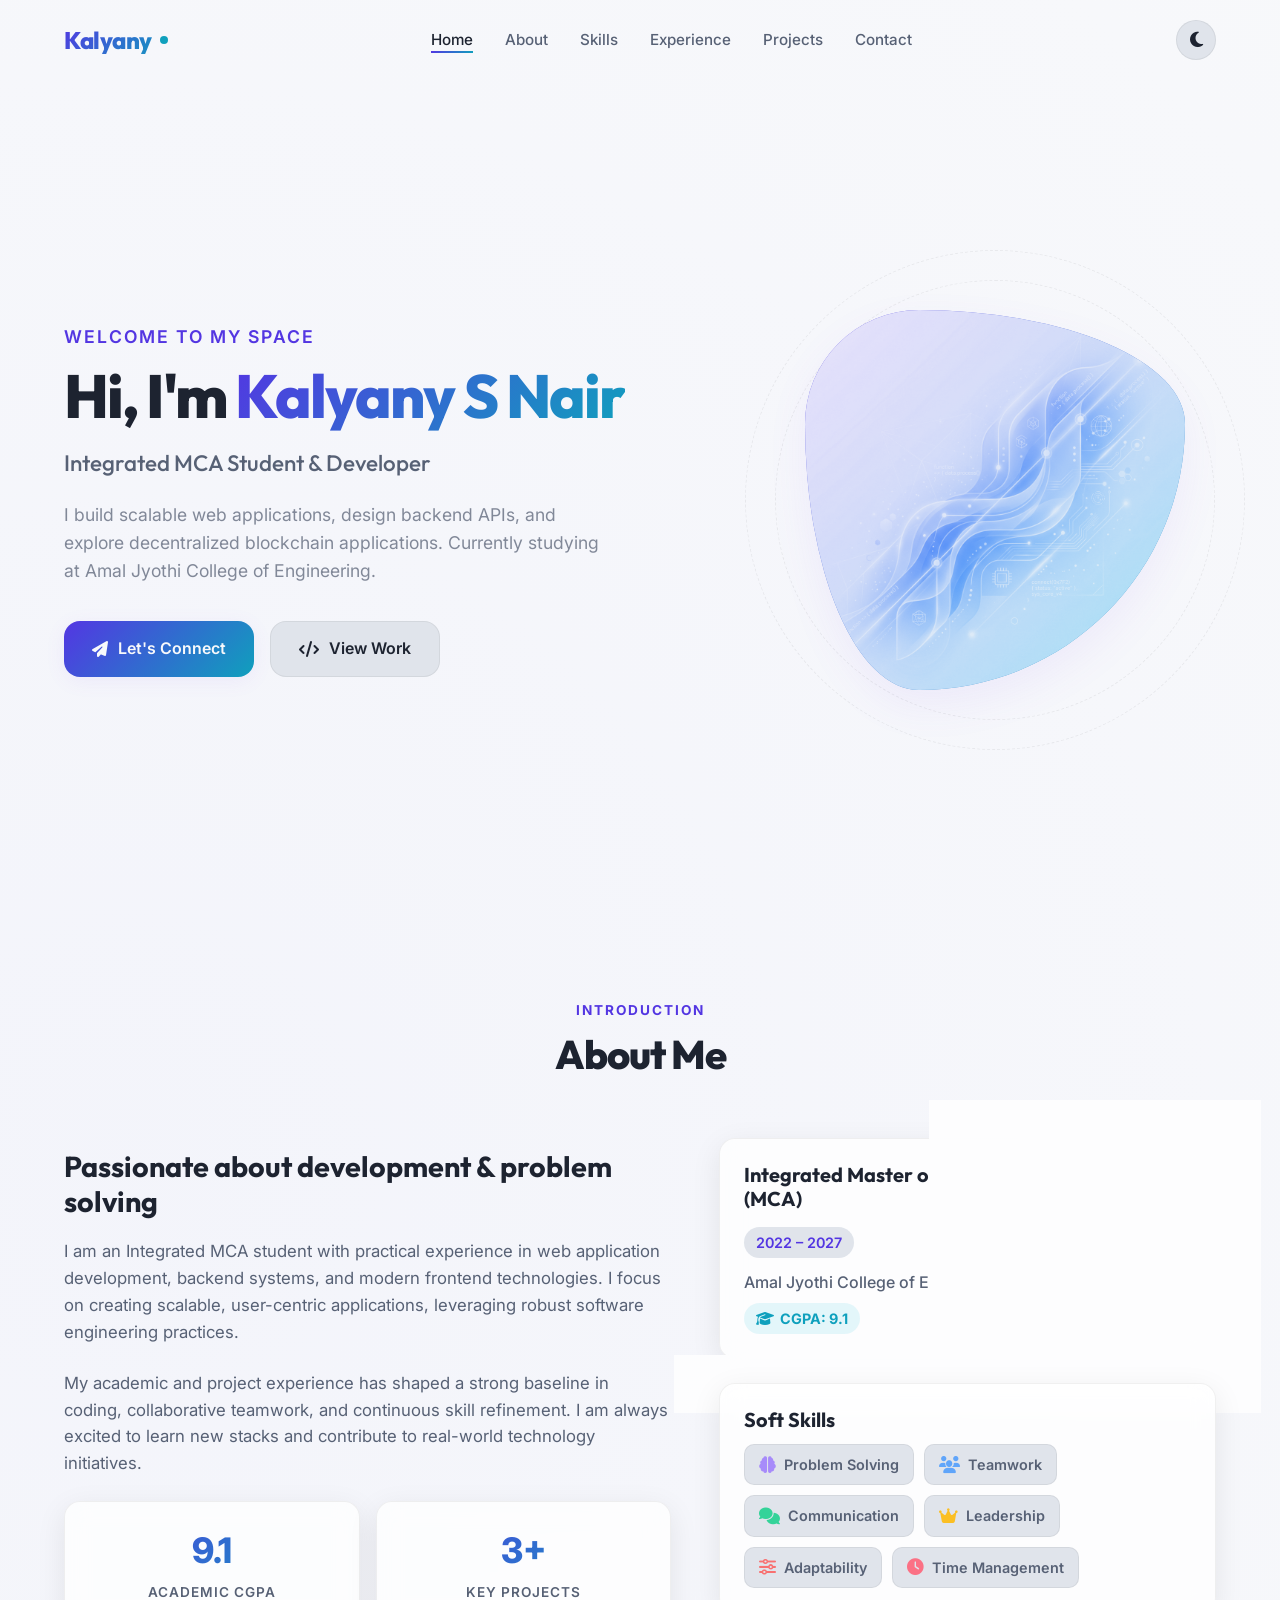
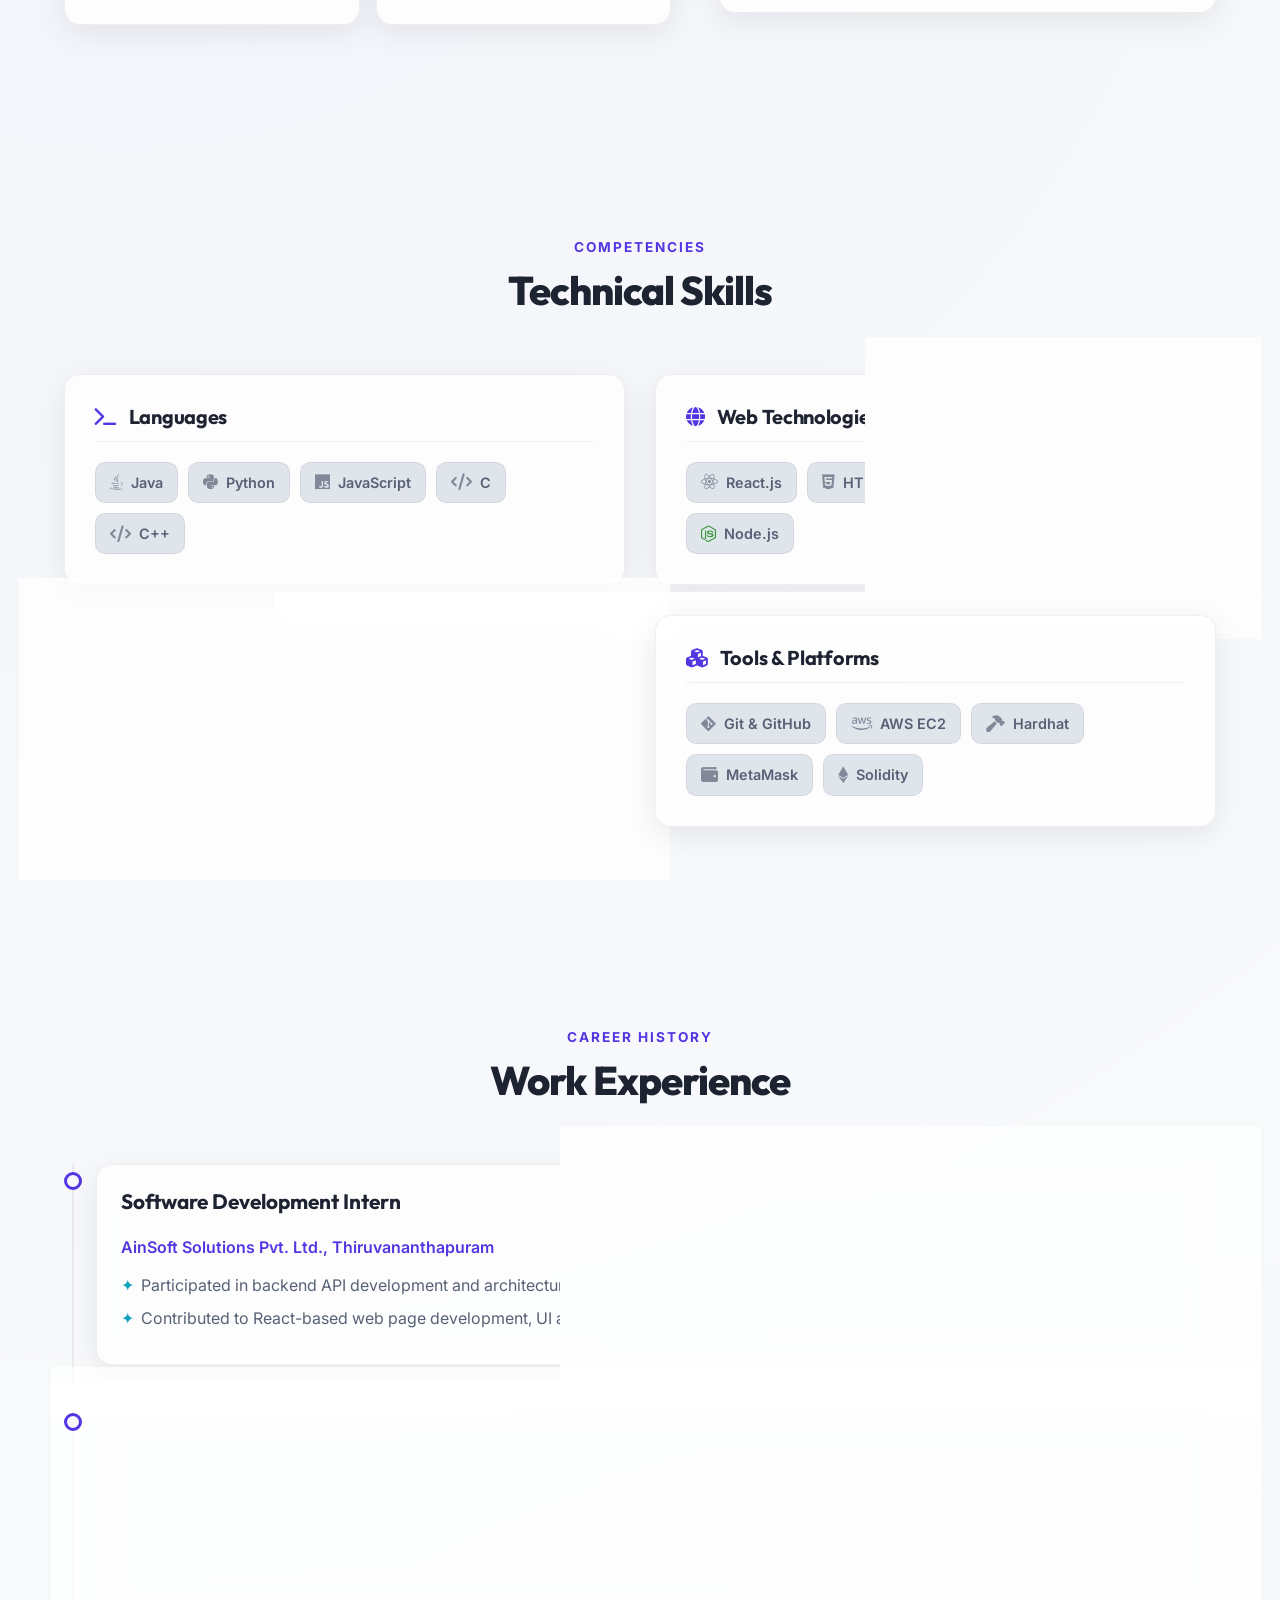
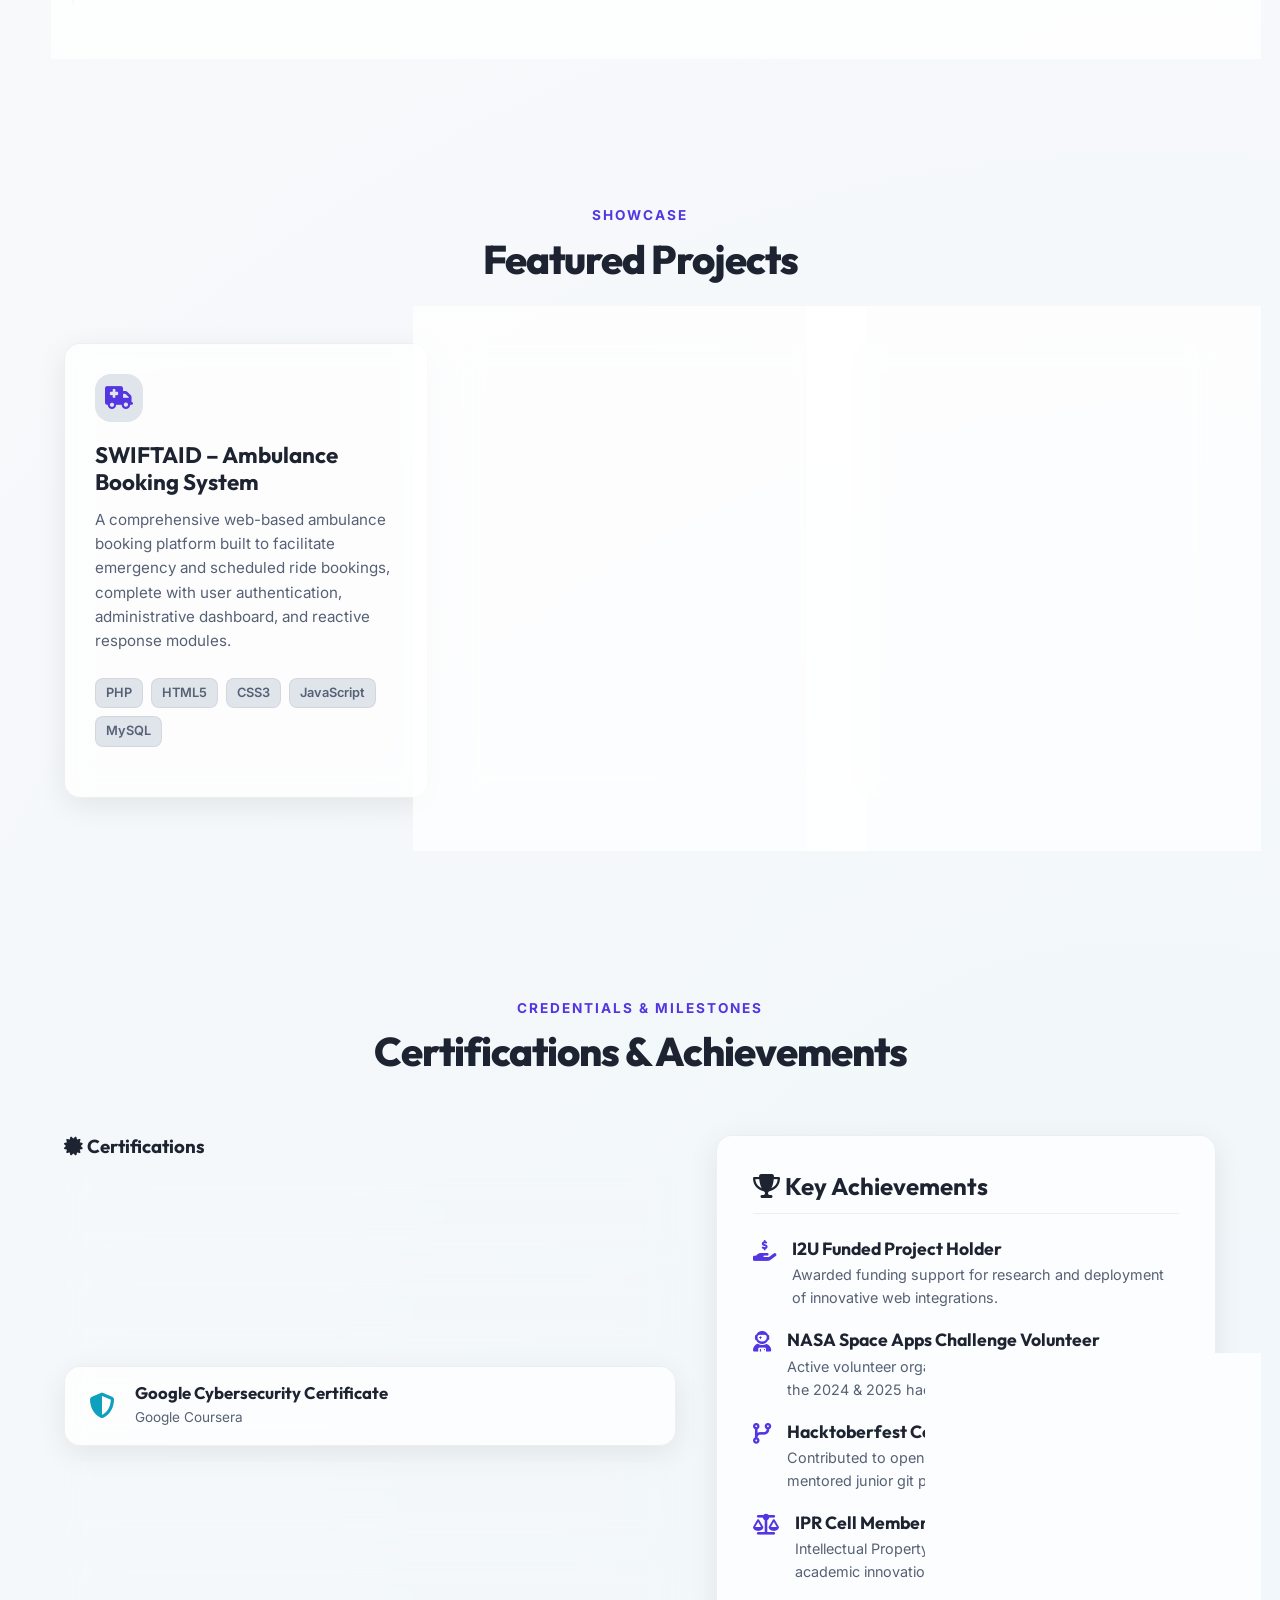
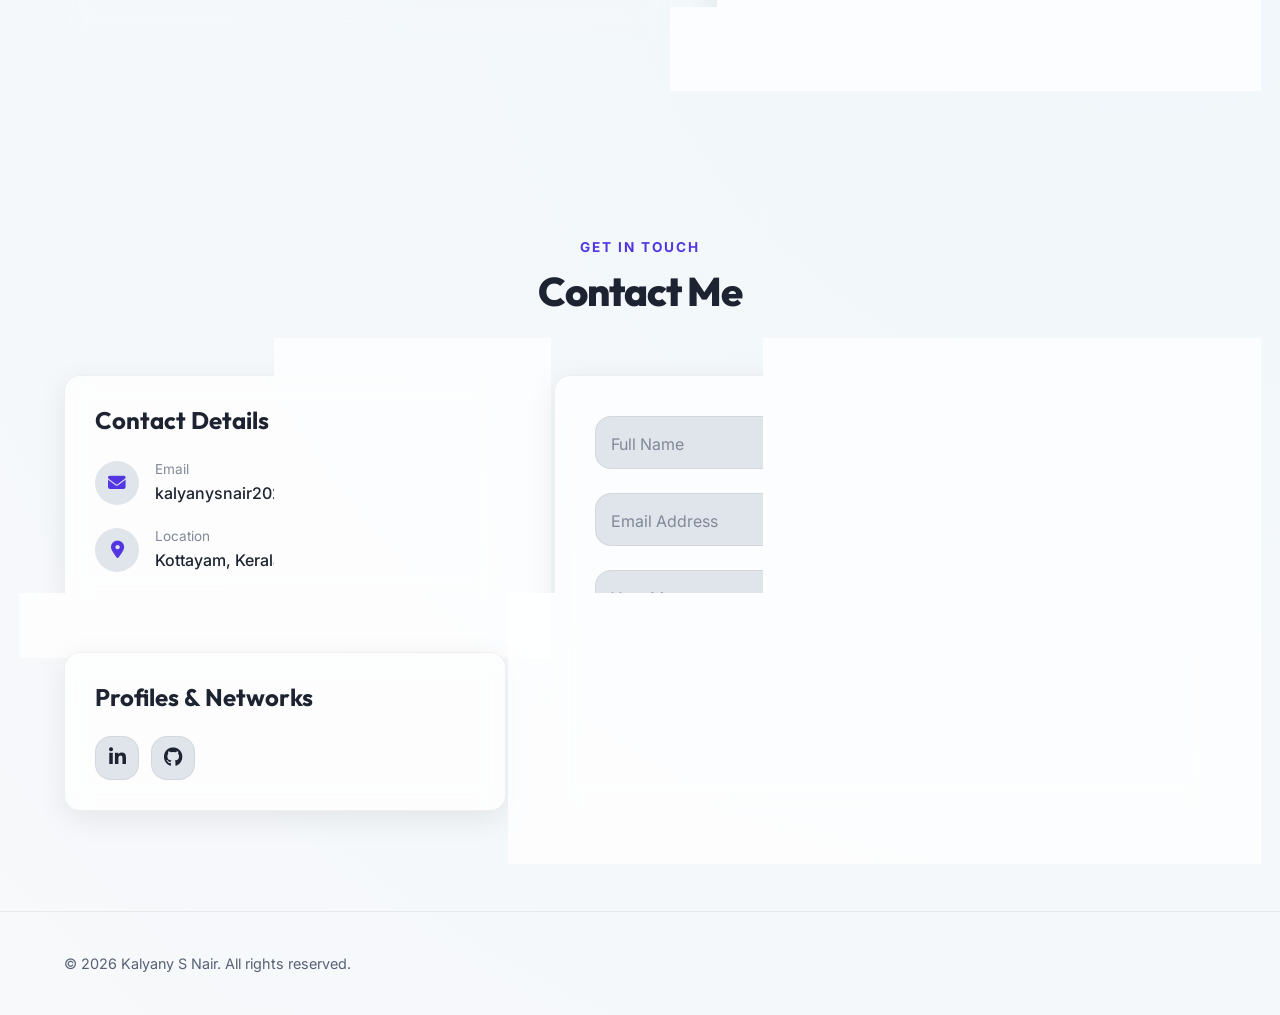
==== index.html @ a87de0ae "Remove Source Code github links from projects section" ====
<!DOCTYPE html>
<html lang="en" data-theme="light">
<head>
  <meta charset="UTF-8">
  <meta name="viewport" content="width=device-width, initial-scale=1.0">
  <title>Kalyany S Nair | Portfolio</title>
  <meta name="description" content="Professional portfolio of Kalyany S Nair, an Integrated MCA student specializing in full-stack web development and blockchain. Check out my projects, experience, and skills.">
  
  <!-- FontAwesome Icons -->
  <link rel="stylesheet" href="https://cdnjs.cloudflare.com/ajax/libs/font-awesome/6.4.0/css/all.min.css">
  
  <!-- Core Stylesheet -->
  <link rel="stylesheet" href="index.css">
</head>
<body>

  <!-- --- HEADER / NAVIGATION --- -->
  <header class="header" id="header">
    <div class="container nav-container">
      <a href="#home" class="logo">
        Kalyany<span class="logo-dot"></span>
      </a>
      
      <nav>
        <ul class="nav-links" id="nav-links">
          <li><a href="#home" class="active">Home</a></li>
          <li><a href="#about">About</a></li>
          <li><a href="#skills">Skills</a></li>
          <li><a href="#experience">Experience</a></li>
          <li><a href="#projects">Projects</a></li>
          <li><a href="#contact">Contact</a></li>
        </ul>
      </nav>
      
      <div class="nav-actions">
        <button class="theme-btn" id="theme-btn" aria-label="Toggle Theme">
          <i class="fa-solid fa-moon" id="theme-icon"></i>
        </button>
        <div class="menu-toggle" id="menu-toggle" aria-label="Toggle Menu">
          <i class="fa-solid fa-bars"></i>
        </div>
      </div>
    </div>
  </header>

  <!-- --- HERO SECTION --- -->
  <section class="hero" id="home">
    <div class="container hero-grid">
      <div class="hero-content">
        <span class="hero-greeting">Welcome to my space</span>
        <h1 class="hero-title">Hi, I'm <span>Kalyany S Nair</span></h1>
        <h2 class="hero-subtitle">Integrated MCA Student &amp; Developer</h2>
        <p class="hero-description">
          I build scalable web applications, design backend APIs, and explore decentralized blockchain applications. Currently studying at Amal Jyothi College of Engineering.
        </p>
        <div class="hero-buttons">
          <a href="#contact" class="btn btn-primary"><i class="fa-solid fa-paper-plane"></i> Let's Connect</a>
          <a href="#projects" class="btn btn-secondary"><i class="fa-solid fa-code"></i> View Work</a>
        </div>
      </div>
      
      <div class="hero-visual">
        <div class="visual-orbit orbit-1"></div>
        <div class="visual-orbit orbit-2"></div>
        <div class="visual-box">
          <img src="assets/hero-bg.png" alt="Futuristic Tech Background Design">
        </div>
      </div>
    </div>
  </section>

  <!-- --- ABOUT SECTION --- -->
  <section class="section" id="about">
    <div class="container">
      <div class="section-header">
        <span class="section-tag">Introduction</span>
        <h2 class="section-title">About Me</h2>
      </div>
      
      <div class="about-grid">
        <div class="about-info">
          <h3>Passionate about development &amp; problem solving</h3>
          <p>
            I am an Integrated MCA student with practical experience in web application development, backend systems, and modern frontend technologies. I focus on creating scalable, user-centric applications, leveraging robust software engineering practices.
          </p>
          <p>
            My academic and project experience has shaped a strong baseline in coding, collaborative teamwork, and continuous skill refinement. I am always excited to learn new stacks and contribute to real-world technology initiatives.
          </p>
          
          <div class="metrics-grid">
            <div class="metric-card glass-panel">
              <div class="metric-num">9.1</div>
              <div class="metric-label">Academic CGPA</div>
            </div>
            <div class="metric-card glass-panel">
              <div class="metric-num">3+</div>
              <div class="metric-label">Key Projects</div>
            </div>
          </div>
        </div>
        
        <div class="about-education">
          <div class="education-card glass-panel">
            <div class="edu-header">
              <h4 class="edu-title">Integrated Master of Computer Applications (MCA)</h4>
              <span class="edu-year">2022 – 2027</span>
            </div>
            <p class="edu-institution">Amal Jyothi College of Engineering (Autonomous)</p>
            <div class="edu-cgpa">
              <i class="fa-solid fa-graduation-cap"></i> CGPA: 9.1
            </div>
          </div>
          
          <div class="education-card glass-panel">
            <div class="edu-header">
              <h4 class="edu-title">Soft Skills</h4>
            </div>
            <div class="skills-list" style="margin-top: 10px;">
              <span class="skill-tag"><i class="fa-solid fa-brain" style="color: #a78bfa;"></i> Problem Solving</span>
              <span class="skill-tag"><i class="fa-solid fa-users" style="color: #60a5fa;"></i> Teamwork</span>
              <span class="skill-tag"><i class="fa-solid fa-comments" style="color: #34d399;"></i> Communication</span>
              <span class="skill-tag"><i class="fa-solid fa-crown" style="color: #fbbf24;"></i> Leadership</span>
              <span class="skill-tag"><i class="fa-solid fa-sliders" style="color: #f87171;"></i> Adaptability</span>
              <span class="skill-tag"><i class="fa-solid fa-clock" style="color: #fb7185;"></i> Time Management</span>
            </div>
          </div>
        </div>
      </div>
    </div>
  </section>

  <!-- --- SKILLS SECTION --- -->
  <section class="section" id="skills">
    <div class="container">
      <div class="section-header">
        <span class="section-tag">Competencies</span>
        <h2 class="section-title">Technical Skills</h2>
      </div>
      
      <div class="skills-grid">
        <!-- Category 1: Languages -->
        <div class="skills-category glass-panel">
          <h3><i class="fa-solid fa-terminal"></i> Languages</h3>
          <div class="skills-list">
            <span class="skill-tag"><i class="fa-brands fa-java"></i> Java</span>
            <span class="skill-tag"><i class="fa-brands fa-python"></i> Python</span>
            <span class="skill-tag"><i class="fa-brands fa-js"></i> JavaScript</span>
            <span class="skill-tag"><i class="fa-solid fa-code"></i> C</span>
            <span class="skill-tag"><i class="fa-solid fa-code"></i> C++</span>
          </div>
        </div>
        
        <!-- Category 2: Web Technologies -->
        <div class="skills-category glass-panel">
          <h3><i class="fa-solid fa-globe"></i> Web Technologies</h3>
          <div class="skills-list">
            <span class="skill-tag"><i class="fa-brands fa-react"></i> React.js</span>
            <span class="skill-tag"><i class="fa-brands fa-html5"></i> HTML5</span>
            <span class="skill-tag"><i class="fa-brands fa-css3-alt"></i> CSS3</span>
            <span class="skill-tag"><i class="fa-brands fa-php"></i> PHP</span>
            <span class="skill-tag"><i class="fa-brands fa-node-js" style="color: #339933;"></i> Node.js</span>
          </div>
        </div>
        
        <!-- Category 3: Databases -->
        <div class="skills-category glass-panel">
          <h3><i class="fa-solid fa-database"></i> Databases</h3>
          <div class="skills-list">
            <span class="skill-tag"><i class="fa-solid fa-database"></i> MySQL</span>
            <span class="skill-tag"><i class="fa-solid fa-server"></i> Database Mgmt</span>
          </div>
        </div>
        
        <!-- Category 4: Tools & Platforms -->
        <div class="skills-category glass-panel">
          <h3><i class="fa-solid fa-cubes"></i> Tools &amp; Platforms</h3>
          <div class="skills-list">
            <span class="skill-tag"><i class="fa-brands fa-git-alt"></i> Git &amp; GitHub</span>
            <span class="skill-tag"><i class="fa-brands fa-aws"></i> AWS EC2</span>
            <span class="skill-tag"><i class="fa-solid fa-hammer"></i> Hardhat</span>
            <span class="skill-tag"><i class="fa-solid fa-wallet"></i> MetaMask</span>
            <span class="skill-tag"><i class="fa-brands fa-ethereum"></i> Solidity</span>
          </div>
        </div>
      </div>
    </div>
  </section>

  <!-- --- EXPERIENCE SECTION --- -->
  <section class="section" id="experience">
    <div class="container">
      <div class="section-header">
        <span class="section-tag">Career History</span>
        <h2 class="section-title">Work Experience</h2>
      </div>
      
      <div class="exp-proj-layout">
        <div class="timeline">
          <!-- Timeline Item 1 -->
          <div class="timeline-item">
            <div class="timeline-dot"></div>
            <div class="timeline-content glass-panel">
              <div class="timeline-header">
                <h3 class="timeline-role">Software Development Intern</h3>
                <span class="timeline-duration">June 2026 – July 2026</span>
              </div>
              <div class="timeline-company">AinSoft Solutions Pvt. Ltd., Thiruvananthapuram</div>
              <ul class="timeline-details">
                <li>Participated in backend API development and architecture definition during a hybrid internship program.</li>
                <li>Contributed to React-based web page development, UI adjustments, and application integration tasks.</li>
              </ul>
            </div>
          </div>
          
          <!-- Timeline Item 2 -->
          <div class="timeline-item">
            <div class="timeline-dot"></div>
            <div class="timeline-content glass-panel">
              <div class="timeline-header">
                <h3 class="timeline-role">Intern Hub – Program &amp; Academic Support</h3>
                <span class="timeline-duration">Dec 2024 – Mar 2025</span>
              </div>
              <div class="timeline-company">Amal Jyothi College of Engineering</div>
              <ul class="timeline-details">
                <li>Assisted in academic coordination, resource mapping, and documentation activities.</li>
                <li>Supported faculty and organization teams in coordinating institutional programs and engineering symposia.</li>
              </ul>
            </div>
          </div>
        </div>
      </div>
    </div>
  </section>

  <!-- --- PROJECTS SECTION --- -->
  <section class="section" id="projects">
    <div class="container">
      <div class="section-header">
        <span class="section-tag">Showcase</span>
        <h2 class="section-title">Featured Projects</h2>
      </div>
      
      <div class="projects-grid">
        <!-- Project 1: SwiftAid -->
        <div class="project-card glass-panel">
          <div class="project-icon">
            <i class="fa-solid fa-truck-medical"></i>
          </div>
          <h3 class="project-title">SWIFTAID – Ambulance Booking System</h3>
          <p class="project-description">
            A comprehensive web-based ambulance booking platform built to facilitate emergency and scheduled ride bookings, complete with user authentication, administrative dashboard, and reactive response modules.
          </p>
          <div class="project-tech">
            <span class="project-tech-tag">PHP</span>
            <span class="project-tech-tag">HTML5</span>
            <span class="project-tech-tag">CSS3</span>
            <span class="project-tech-tag">JavaScript</span>
            <span class="project-tech-tag">MySQL</span>
          </div>

        </div>
        
        <!-- Project 2: PlayTown -->
        <div class="project-card glass-panel">
          <div class="project-icon">
            <i class="fa-solid fa-gamepad"></i>
          </div>
          <h3 class="project-title">PlayTown – Toy Store E-Commerce</h3>
          <p class="project-description">
            A secure e-commerce application containing a comprehensive product catalog, active shopping cart, user profile management, checkout flows, and database order logging.
          </p>
          <div class="project-tech">
            <span class="project-tech-tag">PHP</span>
            <span class="project-tech-tag">HTML5</span>
            <span class="project-tech-tag">CSS3</span>
            <span class="project-tech-tag">MySQL</span>
            <span class="project-tech-tag">AWS EC2</span>
          </div>

        </div>
        
        <!-- Project 3: EduFund -->
        <div class="project-card glass-panel">
          <div class="project-icon">
            <i class="fa-solid fa-graduation-cap"></i>
          </div>
          <h3 class="project-title">EDUFUND – Decentralized Scholarship</h3>
          <p class="project-description">
            A secure blockchain-powered scholarship ecosystem utilizing smart contracts for transparent and decentralized funding flows, integrated into a React web interface.
          </p>
          <div class="project-tech">
            <span class="project-tech-tag">Solidity</span>
            <span class="project-tech-tag">React.js</span>
            <span class="project-tech-tag">Hardhat</span>
            <span class="project-tech-tag">Node.js</span>
            <span class="project-tech-tag">MetaMask</span>
          </div>

        </div>
      </div>
    </div>
  </section>

  <!-- --- CERTIFICATIONS & ACHIEVEMENTS --- -->
  <section class="section" id="credentials">
    <div class="container">
      <div class="section-header">
        <span class="section-tag">Credentials &amp; Milestones</span>
        <h2 class="section-title">Certifications &amp; Achievements</h2>
      </div>
      
      <div class="certs-achieve-grid">
        <!-- Certifications -->
        <div class="certs-layout">
          <h3><i class="fa-solid fa-certificate"></i> Certifications</h3>
          
          <div class="cert-card glass-panel">
            <i class="fa-solid fa-cloud cert-icon"></i>
            <div class="cert-info">
              <h4>Oracle Cloud Infrastructure 2025 Certified AI Foundations</h4>
              <p class="cert-provider">Oracle University</p>
            </div>
          </div>
          
          <div class="cert-card glass-panel">
            <i class="fa-solid fa-people-group cert-icon"></i>
            <div class="cert-info">
              <h4>Professional Scrum Fundamentals (Agile &amp; Scrum)</h4>
              <p class="cert-provider">Scrum.org</p>
            </div>
          </div>
          
          <div class="cert-card glass-panel">
            <i class="fa-solid fa-shield-halved cert-icon"></i>
            <div class="cert-info">
              <h4>Google Cybersecurity Certificate</h4>
              <p class="cert-provider">Google Coursera</p>
            </div>
          </div>
          
          <div class="cert-card glass-panel">
            <i class="fa-brands fa-python cert-icon"></i>
            <div class="cert-info">
              <h4>Automate Cybersecurity Tasks with Python</h4>
              <p class="cert-provider">Google Professional Certificate Series</p>
            </div>
          </div>
          
          <div class="cert-card glass-panel">
            <i class="fa-solid fa-network-wired cert-icon"></i>
            <div class="cert-info">
              <h4>Cloud Computing Basics &amp; Career Acceleration</h4>
              <p class="cert-provider">Course completion</p>
            </div>
          </div>
        </div>
        
        <!-- Achievements -->
        <div class="achievements-box glass-panel">
          <h3><i class="fa-solid fa-trophy"></i> Key Achievements</h3>
          
          <div class="achieve-list">
            <div class="achieve-item">
              <i class="fa-solid fa-hand-holding-dollar achieve-badge"></i>
              <div class="achieve-text">
                <h4>I2U Funded Project Holder</h4>
                <p>Awarded funding support for research and deployment of innovative web integrations.</p>
              </div>
            </div>
            
            <div class="achieve-item">
              <i class="fa-solid fa-user-astronaut achieve-badge"></i>
              <div class="achieve-text">
                <h4>NASA Space Apps Challenge Volunteer</h4>
                <p>Active volunteer organizer and technical support lead for the 2024 &amp; 2025 hackathons.</p>
              </div>
            </div>
            
            <div class="achieve-item">
              <i class="fa-solid fa-code-branch achieve-badge"></i>
              <div class="achieve-text">
                <h4>Hacktoberfest Contributor</h4>
                <p>Contributed to open source software repositories and mentored junior git participants.</p>
              </div>
            </div>
            
            <div class="achieve-item">
              <i class="fa-solid fa-scale-balanced achieve-badge"></i>
              <div class="achieve-text">
                <h4>IPR Cell Member</h4>
                <p>Intellectual Property Rights cell member focusing on academic innovation protection.</p>
              </div>
            </div>
          </div>
        </div>
      </div>
    </div>
  </section>

  <!-- --- CONTACT SECTION --- -->
  <section class="section" id="contact">
    <div class="container">
      <div class="section-header">
        <span class="section-tag">Get in Touch</span>
        <h2 class="section-title">Contact Me</h2>
      </div>
      
      <div class="contact-grid">
        <div class="contact-info">
          <div class="contact-card glass-panel">
            <h3>Contact Details</h3>
            <div class="contact-methods">
              <div class="contact-method">
                <div class="contact-icon"><i class="fa-solid fa-envelope"></i></div>
                <div class="contact-details">
                  <span>Email</span>
                  <a href="mailto:kalyanysnair2027@mca.ajce.in">kalyanysnair2027@mca.ajce.in</a>
                </div>
              </div>

              <div class="contact-method">
                <div class="contact-icon"><i class="fa-solid fa-location-dot"></i></div>
                <div class="contact-details">
                  <span>Location</span>
                  <p>Kottayam, Kerala, India</p>
                </div>
              </div>
            </div>
          </div>
          
          <div class="contact-card glass-panel">
            <h3>Profiles &amp; Networks</h3>
            <div class="social-links">
              <a href="https://linkedin.com/in/kalyanysnair" target="_blank" rel="noopener noreferrer" class="social-icon" aria-label="LinkedIn Profile">
                <i class="fa-brands fa-linkedin-in"></i>
              </a>
              <a href="https://github.com/Kalyanysnair" target="_blank" rel="noopener noreferrer" class="social-icon" aria-label="GitHub Profile">
                <i class="fa-brands fa-github"></i>
              </a>
            </div>
          </div>
        </div>
        
        <div class="contact-form-panel glass-panel">
          <form id="contact-form" novalidate>
            <div class="form-group">
              <input type="text" id="name" placeholder=" " required class="form-input">
              <label for="name" class="form-label">Full Name</label>
            </div>
            
            <div class="form-group">
              <input type="email" id="email" placeholder=" " required class="form-input">
              <label for="email" class="form-label">Email Address</label>
            </div>
            
            <div class="form-group">
              <textarea id="message" placeholder=" " required class="form-input"></textarea>
              <label for="message" class="form-label">Your Message</label>
            </div>
            
            <button type="submit" class="btn btn-primary" style="width: 100%;">
              <i class="fa-solid fa-paper-plane"></i> Send Message
            </button>
            <div id="form-status" class="form-status"></div>
          </form>
        </div>
      </div>
    </div>
  </section>

  <!-- --- FOOTER --- -->
  <footer class="footer">
    <div class="container footer-content">
      <p>&copy; 2026 Kalyany S Nair. All rights reserved.</p>
    </div>
  </footer>

  <!-- --- BACK TO TOP --- -->
  <div class="back-to-top" id="back-to-top" aria-label="Scroll to Top">
    <i class="fa-solid fa-chevron-up"></i>
  </div>

  <!-- Javascript Logic -->
  <script src="index.js"></script>
</body>
</html>
---- index.css ----
@import url('https://fonts.googleapis.com/css2?family=Inter:wght@300;400;500;600;700&family=Outfit:wght@400;500;600;700;800&display=swap');

/* --- DESIGN SYSTEM & CSS VARIABLES --- */
:root {
  /* Font Families */
  --font-heading: 'Outfit', -apple-system, BlinkMacSystemFont, "Segoe UI", Roboto, sans-serif;
  --font-body: 'Inter', -apple-system, BlinkMacSystemFont, "Segoe UI", Roboto, sans-serif;

  /* Animation Timings */
  --transition-fast: 0.2s cubic-bezier(0.4, 0, 0.2, 1);
  --transition-normal: 0.4s cubic-bezier(0.4, 0, 0.2, 1);
  --transition-slow: 0.6s cubic-bezier(0.4, 0, 0.2, 1);

  /* Border Radii */
  --radius-sm: 8px;
  --radius-md: 16px;
  --radius-lg: 24px;
  --radius-full: 9999px;

  /* Box Shadows */
  --shadow-sm: 0 2px 8px rgba(0, 0, 0, 0.05);
  --shadow-md: 0 8px 30px rgba(0, 0, 0, 0.08);
  --shadow-lg: 0 16px 40px rgba(0, 0, 0, 0.12);
}

/* Dark Theme Variables (Default) */
[data-theme="dark"] {
  --bg-primary: hsl(230, 25%, 6%);
  --bg-secondary: hsl(230, 20%, 10%);
  --bg-tertiary: hsl(230, 20%, 14%);
  --bg-glass: rgba(13, 15, 23, 0.75);
  --bg-glass-hover: rgba(22, 25, 38, 0.85);
  
  --text-primary: hsl(220, 15%, 90%);
  --text-secondary: hsl(220, 10%, 65%);
  --text-muted: hsl(220, 10%, 45%);
  --text-inverse: hsl(230, 25%, 6%);

  --primary-color: hsl(250, 85%, 65%);
  --primary-light: hsl(250, 85%, 75%);
  --secondary-color: hsl(190, 90%, 50%);
  --accent-glow: rgba(138, 92, 246, 0.15);
  
  --border-color: rgba(255, 255, 255, 0.08);
  --border-hover: rgba(255, 255, 255, 0.15);
  
  --gradient-accent: linear-gradient(135deg, hsl(250, 85%, 65%) 0%, hsl(190, 90%, 50%) 100%);
  --gradient-bg: radial-gradient(circle at 10% 20%, rgba(99, 102, 241, 0.05) 0%, transparent 40%),
                 radial-gradient(circle at 90% 80%, rgba(6, 182, 212, 0.05) 0%, transparent 40%);
}

/* Light Theme Variables */
[data-theme="light"] {
  --bg-primary: hsl(220, 30%, 98%);
  --bg-secondary: hsl(220, 20%, 95%);
  --bg-tertiary: hsl(220, 20%, 90%);
  --bg-glass: rgba(255, 255, 255, 0.75);
  --bg-glass-hover: rgba(255, 255, 255, 0.9);
  
  --text-primary: hsl(220, 25%, 15%);
  --text-secondary: hsl(220, 15%, 40%);
  --text-muted: hsl(220, 10%, 55%);
  --text-inverse: hsl(220, 30%, 98%);

  --primary-color: hsl(250, 75%, 55%);
  --primary-light: hsl(250, 75%, 65%);
  --secondary-color: hsl(190, 85%, 40%);
  --accent-glow: rgba(138, 92, 246, 0.08);
  
  --border-color: rgba(0, 0, 0, 0.06);
  --border-hover: rgba(0, 0, 0, 0.12);
  
  --gradient-accent: linear-gradient(135deg, hsl(250, 75%, 55%) 0%, hsl(190, 85%, 40%) 100%);
  --gradient-bg: radial-gradient(circle at 10% 20%, rgba(99, 102, 241, 0.03) 0%, transparent 40%),
                 radial-gradient(circle at 90% 80%, rgba(6, 182, 212, 0.03) 0%, transparent 40%);
}

/* --- RESET & BASIC STYLES --- */
* {
  margin: 0;
  padding: 0;
  box-sizing: border-box;
  scroll-behavior: smooth;
}

body {
  font-family: var(--font-body);
  background-color: var(--bg-primary);
  background-image: var(--gradient-bg);
  color: var(--text-primary);
  line-height: 1.6;
  overflow-x: hidden;
  transition: background-color var(--transition-normal), color var(--transition-normal);
}

h1, h2, h3, h4, h5, h6 {
  font-family: var(--font-heading);
  font-weight: 700;
  line-height: 1.2;
  color: var(--text-primary);
}

a {
  color: inherit;
  text-decoration: none;
  transition: color var(--transition-fast);
}

img {
  max-width: 100%;
  height: auto;
  display: block;
}

ul {
  list-style: none;
}

button, input, textarea {
  font-family: inherit;
  outline: none;
  border: none;
}

/* --- SCROLLBAR --- */
::-webkit-scrollbar {
  width: 10px;
}
::-webkit-scrollbar-track {
  background: var(--bg-primary);
}
::-webkit-scrollbar-thumb {
  background: var(--bg-tertiary);
  border-radius: var(--radius-full);
  border: 2px solid var(--bg-primary);
}
::-webkit-scrollbar-thumb:hover {
  background: var(--text-muted);
}

/* --- GLASS CONTAINER LAYOUTS --- */
.glass-panel {
  background: var(--bg-glass);
  backdrop-filter: blur(12px);
  -webkit-backdrop-filter: blur(12px);
  border: 1px solid var(--border-color);
  border-radius: var(--radius-md);
  box-shadow: var(--shadow-md);
  transition: border-color var(--transition-normal), background-color var(--transition-normal), transform var(--transition-normal), box-shadow var(--transition-normal);
}

.glass-panel:hover {
  border-color: var(--border-hover);
  background-color: var(--bg-glass-hover);
  box-shadow: var(--shadow-lg);
}

/* --- CONTAINER --- */
.container {
  width: 100%;
  max-width: 1200px;
  margin: 0 auto;
  padding: 0 24px;
}

/* --- HEADER / NAVIGATION --- */
.header {
  position: fixed;
  top: 0;
  left: 0;
  width: 100%;
  z-index: 1000;
  padding: 20px 0;
  transition: padding var(--transition-normal), background-color var(--transition-normal), box-shadow var(--transition-normal);
}

.header.scrolled {
  padding: 12px 0;
  background: var(--bg-glass);
  backdrop-filter: blur(16px);
  -webkit-backdrop-filter: blur(16px);
  border-bottom: 1px solid var(--border-color);
  box-shadow: var(--shadow-sm);
}

.nav-container {
  display: flex;
  justify-content: space-between;
  align-items: center;
}

.logo {
  font-family: var(--font-heading);
  font-size: 1.5rem;
  font-weight: 800;
  letter-spacing: -0.5px;
  background: var(--gradient-accent);
  -webkit-background-clip: text;
  -webkit-text-fill-color: transparent;
  display: flex;
  align-items: center;
  gap: 8px;
}

.logo-dot {
  width: 8px;
  height: 8px;
  background-color: var(--secondary-color);
  border-radius: var(--radius-full);
}

.nav-links {
  display: flex;
  align-items: center;
  gap: 32px;
}

.nav-links a {
  font-weight: 500;
  font-size: 0.95rem;
  color: var(--text-secondary);
  position: relative;
  padding: 4px 0;
}

.nav-links a:hover,
.nav-links a.active {
  color: var(--text-primary);
}

.nav-links a::after {
  content: '';
  position: absolute;
  bottom: 0;
  left: 0;
  width: 0;
  height: 2px;
  background: var(--gradient-accent);
  transition: width var(--transition-fast);
}

.nav-links a:hover::after,
.nav-links a.active::after {
  width: 100%;
}

.nav-actions {
  display: flex;
  align-items: center;
  gap: 16px;
}

/* Theme Toggle Button */
.theme-btn {
  background: var(--bg-tertiary);
  border: 1px solid var(--border-color);
  width: 40px;
  height: 40px;
  border-radius: var(--radius-full);
  display: flex;
  align-items: center;
  justify-content: center;
  cursor: pointer;
  color: var(--text-primary);
  transition: transform var(--transition-fast), background-color var(--transition-fast);
}

.theme-btn:hover {
  transform: scale(1.05);
  background: var(--border-hover);
}

.theme-btn i {
  font-size: 1.1rem;
}

/* Hamburger menu for mobile */
.menu-toggle {
  display: none;
  font-size: 1.5rem;
  cursor: pointer;
  color: var(--text-primary);
}

/* --- HERO SECTION --- */
.hero {
  min-height: 100vh;
  display: flex;
  align-items: center;
  padding-top: 100px;
  position: relative;
}

.hero-grid {
  display: grid;
  grid-template-columns: 1.2fr 0.8fr;
  gap: 48px;
  align-items: center;
}

.hero-content {
  display: flex;
  align-items: flex-start;
  flex-direction: column;
}

.hero-greeting {
  font-size: 1.1rem;
  font-weight: 600;
  color: var(--primary-color);
  letter-spacing: 2px;
  text-transform: uppercase;
  margin-bottom: 12px;
}

.hero-title {
  font-size: 3.8rem;
  font-weight: 800;
  letter-spacing: -2px;
  line-height: 1.1;
  margin-bottom: 20px;
}

.hero-title span {
  background: var(--gradient-accent);
  -webkit-background-clip: text;
  -webkit-text-fill-color: transparent;
}

.hero-subtitle {
  font-size: 1.4rem;
  font-weight: 500;
  color: var(--text-secondary);
  margin-bottom: 24px;
}

.hero-description {
  font-size: 1.1rem;
  color: var(--text-muted);
  max-width: 540px;
  margin-bottom: 36px;
}

.hero-buttons {
  display: flex;
  gap: 16px;
  flex-wrap: wrap;
}

.btn {
  display: inline-flex;
  align-items: center;
  justify-content: center;
  gap: 10px;
  padding: 14px 28px;
  font-size: 1rem;
  font-weight: 600;
  border-radius: var(--radius-md);
  transition: transform var(--transition-fast), box-shadow var(--transition-fast), background-color var(--transition-fast);
  cursor: pointer;
}

.btn-primary {
  background: var(--gradient-accent);
  color: var(--text-inverse);
  box-shadow: 0 4px 20px var(--accent-glow);
}

.btn-primary:hover {
  transform: translateY(-2px);
  box-shadow: 0 8px 30px var(--primary-color);
}

.btn-secondary {
  background: var(--bg-tertiary);
  color: var(--text-primary);
  border: 1px solid var(--border-color);
}

.btn-secondary:hover {
  transform: translateY(-2px);
  background: var(--border-hover);
}

/* Hero Visual Canvas / Graphics */
.hero-visual {
  position: relative;
  display: flex;
  justify-content: center;
  align-items: center;
}

.visual-box {
  width: 380px;
  height: 380px;
  border-radius: 30% 70% 70% 30% / 30% 30% 70% 70%;
  background: var(--gradient-accent);
  background-size: cover;
  background-position: center;
  position: relative;
  animation: liquid-morph 8s ease-in-out infinite alternate;
  box-shadow: 0 16px 40px var(--accent-glow);
  overflow: hidden;
}

.visual-box img {
  width: 100%;
  height: 100%;
  object-fit: cover;
  mix-blend-mode: luminosity;
  opacity: 0.85;
}

.visual-orbit {
  position: absolute;
  border: 1px dashed var(--border-color);
  border-radius: var(--radius-full);
  animation: rotation 20s linear infinite;
}

.orbit-1 {
  width: 440px;
  height: 440px;
}

.orbit-2 {
  width: 500px;
  height: 500px;
  animation-duration: 35s;
  animation-direction: reverse;
}

@keyframes liquid-morph {
  0% { border-radius: 30% 70% 70% 30% / 30% 30% 70% 70%; }
  100% { border-radius: 70% 30% 30% 70% / 70% 70% 30% 30%; }
}

@keyframes rotation {
  from { transform: rotate(0deg); }
  to { transform: rotate(360deg); }
}

/* --- SECTION STYLINGS --- */
.section {
  padding: 100px 0;
  position: relative;
}

.section-header {
  margin-bottom: 60px;
  text-align: center;
}

.section-tag {
  font-size: 0.85rem;
  font-weight: 700;
  text-transform: uppercase;
  color: var(--primary-color);
  letter-spacing: 2px;
  margin-bottom: 8px;
  display: block;
}

.section-title {
  font-size: 2.5rem;
  font-weight: 800;
  letter-spacing: -1px;
}

/* --- ABOUT SECTION --- */
.about-grid {
  display: grid;
  grid-template-columns: 1.1fr 0.9fr;
  gap: 48px;
  align-items: center;
}

.about-info h3 {
  font-size: 1.8rem;
  margin-bottom: 20px;
}

.about-info p {
  color: var(--text-secondary);
  font-size: 1.05rem;
  margin-bottom: 24px;
}

.education-card {
  padding: 24px;
  border-radius: var(--radius-md);
  margin-bottom: 24px;
}

.edu-header {
  display: flex;
  justify-content: space-between;
  align-items: flex-start;
  margin-bottom: 12px;
  gap: 16px;
  flex-wrap: wrap;
}

.edu-title {
  font-size: 1.25rem;
  font-weight: 700;
}

.edu-year {
  font-size: 0.9rem;
  font-weight: 600;
  padding: 4px 12px;
  background: var(--bg-tertiary);
  border-radius: var(--radius-full);
  color: var(--primary-color);
}

.edu-institution {
  font-weight: 500;
  color: var(--text-secondary);
  margin-bottom: 8px;
}

.edu-cgpa {
  display: inline-flex;
  align-items: center;
  gap: 6px;
  font-weight: 700;
  color: var(--secondary-color);
  background: rgba(6, 182, 212, 0.1);
  padding: 4px 12px;
  border-radius: var(--radius-full);
  font-size: 0.9rem;
}

/* Quick Metrics Grid */
.metrics-grid {
  display: grid;
  grid-template-columns: repeat(2, 1fr);
  gap: 16px;
}

.metric-card {
  padding: 20px;
  text-align: center;
}

.metric-num {
  font-size: 2.2rem;
  font-weight: 800;
  background: var(--gradient-accent);
  -webkit-background-clip: text;
  -webkit-text-fill-color: transparent;
  margin-bottom: 4px;
}

.metric-label {
  font-size: 0.85rem;
  font-weight: 600;
  color: var(--text-secondary);
  text-transform: uppercase;
  letter-spacing: 1px;
}

/* --- SKILLS SECTION --- */
.skills-grid {
  display: grid;
  grid-template-columns: repeat(auto-fit, minmax(400px, 1fr));
  gap: 30px;
}

@media (max-width: 992px) {
  .skills-grid {
    grid-template-columns: 1fr;
  }
}

.skills-category {
  padding: 30px;
  display: flex;
  flex-direction: column;
  transition: transform var(--transition-normal), box-shadow var(--transition-normal), border-color var(--transition-normal);
}

.skills-category:hover {
  transform: translateY(-4px);
  border-color: var(--primary-color);
  box-shadow: 0 12px 30px rgba(99, 102, 241, 0.05);
}

.skills-category h3 {
  font-size: 1.25rem;
  font-weight: 700;
  margin-bottom: 20px;
  display: flex;
  align-items: center;
  gap: 12px;
  border-bottom: 1px solid var(--border-color);
  padding-bottom: 12px;
  letter-spacing: -0.3px;
  color: var(--text-primary);
}

.skills-category h3 i {
  font-size: 1.2rem;
  color: var(--primary-color);
}

.skills-list {
  display: flex;
  flex-wrap: wrap;
  gap: 10px;
}

.skill-tag {
  display: flex;
  align-items: center;
  gap: 8px;
  padding: 8px 14px;
  background: var(--bg-tertiary);
  border: 1px solid var(--border-color);
  border-radius: 10px;
  font-size: 0.9rem;
  font-weight: 600;
  color: var(--text-secondary);
  transition: all var(--transition-fast);
  cursor: default;
}

.skill-tag i {
  font-size: 1.05rem;
  color: var(--text-muted);
  transition: transform var(--transition-fast), color var(--transition-fast);
}

.skill-tag:hover {
  transform: translateY(-2px);
  border-color: var(--primary-color);
  background: var(--bg-glass-hover);
  color: var(--text-primary);
}

.skill-tag:hover i {
  transform: scale(1.1);
  color: var(--primary-color);
}

/* --- EXPERIENCE & PROJECTS SECTION --- */
.exp-proj-layout {
  display: grid;
  grid-template-columns: 1fr;
  gap: 60px;
}

/* Experience Timeline */
.timeline {
  position: relative;
  padding-left: 32px;
}

.timeline::before {
  content: '';
  position: absolute;
  left: 8px;
  top: 0;
  height: 100%;
  width: 2px;
  background: var(--border-color);
}

.timeline-item {
  position: relative;
  margin-bottom: 40px;
}

.timeline-item:last-child {
  margin-bottom: 0;
}

.timeline-dot {
  position: absolute;
  left: -32px;
  top: 8px;
  width: 18px;
  height: 18px;
  border-radius: var(--radius-full);
  background: var(--bg-primary);
  border: 3px solid var(--primary-color);
  z-index: 2;
  transition: background-color var(--transition-fast);
}

.timeline-item:hover .timeline-dot {
  background-color: var(--secondary-color);
}

.timeline-content {
  padding: 24px;
}

.timeline-header {
  display: flex;
  justify-content: space-between;
  align-items: flex-start;
  margin-bottom: 16px;
  gap: 12px;
  flex-wrap: wrap;
}

.timeline-role {
  font-size: 1.3rem;
  font-weight: 700;
}

.timeline-duration {
  font-size: 0.85rem;
  font-weight: 600;
  padding: 4px 12px;
  background: var(--bg-tertiary);
  border-radius: var(--radius-full);
  color: var(--secondary-color);
}

.timeline-company {
  font-weight: 600;
  color: var(--primary-color);
  margin-bottom: 12px;
}

.timeline-details {
  list-style: none;
}

.timeline-details li {
  position: relative;
  padding-left: 20px;
  color: var(--text-secondary);
  margin-bottom: 8px;
}

.timeline-details li::before {
  content: '✦';
  position: absolute;
  left: 0;
  color: var(--secondary-color);
}

/* Projects Grid */
.projects-grid {
  display: grid;
  grid-template-columns: repeat(auto-fit, minmax(320px, 1fr));
  gap: 30px;
}

.project-card {
  padding: 30px;
  display: flex;
  flex-direction: column;
  height: 100%;
}

.project-icon {
  width: 48px;
  height: 48px;
  border-radius: var(--radius-md);
  background: var(--bg-tertiary);
  display: flex;
  align-items: center;
  justify-content: center;
  font-size: 1.4rem;
  color: var(--primary-color);
  margin-bottom: 20px;
}

.project-title {
  font-size: 1.4rem;
  margin-bottom: 12px;
}

.project-description {
  color: var(--text-secondary);
  font-size: 0.95rem;
  margin-bottom: 24px;
  flex-grow: 1;
}

.project-tech {
  display: flex;
  flex-wrap: wrap;
  gap: 8px;
  margin-bottom: 20px;
}

.project-tech-tag {
  font-size: 0.8rem;
  font-weight: 600;
  background: var(--bg-tertiary);
  color: var(--text-secondary);
  padding: 4px 10px;
  border-radius: var(--radius-sm);
  border: 1px solid var(--border-color);
}

.project-links {
  display: flex;
  gap: 16px;
}

.project-link {
  font-size: 0.9rem;
  font-weight: 600;
  display: inline-flex;
  align-items: center;
  gap: 6px;
  color: var(--primary-color);
}

.project-link:hover {
  color: var(--secondary-color);
}

/* --- CERTIFICATIONS & ACHIEVEMENTS --- */
.certs-achieve-grid {
  display: grid;
  grid-template-columns: 1.1fr 0.9fr;
  gap: 40px;
}

.certs-layout {
  display: flex;
  flex-direction: column;
  gap: 16px;
}

.cert-card {
  padding: 16px 24px;
  display: flex;
  align-items: center;
  gap: 20px;
}

.cert-icon {
  font-size: 1.6rem;
  color: var(--secondary-color);
}

.cert-info h4 {
  font-size: 1.05rem;
  margin-bottom: 4px;
}

.cert-provider {
  font-size: 0.85rem;
  color: var(--text-secondary);
}

/* Achievements Box */
.achievements-box {
  padding: 36px;
}

.achievements-box h3 {
  font-size: 1.5rem;
  margin-bottom: 24px;
  border-bottom: 1px solid var(--border-color);
  padding-bottom: 12px;
}

.achieve-list {
  display: flex;
  flex-direction: column;
  gap: 20px;
}

.achieve-item {
  display: flex;
  gap: 16px;
  align-items: flex-start;
}

.achieve-badge {
  font-size: 1.3rem;
  color: var(--primary-color);
  margin-top: 2px;
}

.achieve-text h4 {
  font-size: 1.1rem;
  margin-bottom: 4px;
}

.achieve-text p {
  font-size: 0.9rem;
  color: var(--text-secondary);
}

/* --- CONTACT SECTION --- */
.contact-grid {
  display: grid;
  grid-template-columns: 0.8fr 1.2fr;
  gap: 48px;
}

.contact-info {
  display: flex;
  flex-direction: column;
  justify-content: space-between;
  gap: 32px;
}

.contact-card {
  padding: 30px;
}

.contact-card h3 {
  font-size: 1.5rem;
  margin-bottom: 24px;
}

.contact-methods {
  display: flex;
  flex-direction: column;
  gap: 20px;
}

.contact-method {
  display: flex;
  align-items: center;
  gap: 16px;
}

.contact-icon {
  width: 44px;
  height: 44px;
  border-radius: var(--radius-full);
  background: var(--bg-tertiary);
  display: flex;
  align-items: center;
  justify-content: center;
  font-size: 1.1rem;
  color: var(--primary-color);
}

.contact-details span {
  display: block;
  font-size: 0.85rem;
  color: var(--text-muted);
}

.contact-details a, .contact-details p {
  font-size: 1rem;
  font-weight: 500;
}

.social-links {
  display: flex;
  gap: 12px;
}

.social-icon {
  width: 44px;
  height: 44px;
  border-radius: var(--radius-md);
  background: var(--bg-tertiary);
  border: 1px solid var(--border-color);
  display: flex;
  align-items: center;
  justify-content: center;
  font-size: 1.2rem;
  transition: transform var(--transition-fast), border-color var(--transition-fast), background-color var(--transition-fast);
}

.social-icon:hover {
  transform: translateY(-2px);
  border-color: var(--primary-color);
  background: var(--bg-glass-hover);
  color: var(--primary-color);
}

/* Contact Form */
.contact-form-panel {
  padding: 40px;
}

.form-group {
  position: relative;
  margin-bottom: 24px;
}

.form-input {
  width: 100%;
  padding: 16px;
  border-radius: var(--radius-md);
  background: var(--bg-tertiary);
  border: 1px solid var(--border-color);
  color: var(--text-primary);
  font-size: 0.95rem;
  transition: border-color var(--transition-fast), background-color var(--transition-fast);
}

.form-input:focus {
  border-color: var(--primary-color);
  background: var(--bg-glass-hover);
}

textarea.form-input {
  resize: vertical;
  min-height: 120px;
}

.form-label {
  position: absolute;
  left: 16px;
  top: 16px;
  color: var(--text-muted);
  pointer-events: none;
  transition: transform var(--transition-fast), font-size var(--transition-fast), color var(--transition-fast);
  transform-origin: left center;
}

.form-input:focus ~ .form-label,
.form-input:not(:placeholder-shown) ~ .form-label {
  transform: translateY(-26px) scale(0.8);
  color: var(--primary-color);
}

/* Form success message */
.form-status {
  margin-top: 16px;
  font-size: 0.95rem;
  font-weight: 500;
  display: none;
}

.form-status.success {
  color: #10b981;
  display: block;
}

/* --- FOOTER --- */
.footer {
  padding: 40px 0;
  border-top: 1px solid var(--border-color);
  text-align: center;
}

.footer-content {
  display: flex;
  justify-content: space-between;
  align-items: center;
  flex-wrap: wrap;
  gap: 20px;
}

.footer p {
  font-size: 0.9rem;
  color: var(--text-secondary);
}

/* --- BACK TO TOP --- */
.back-to-top {
  position: fixed;
  bottom: 30px;
  right: 30px;
  width: 44px;
  height: 44px;
  border-radius: var(--radius-full);
  background: var(--gradient-accent);
  color: var(--text-inverse);
  display: flex;
  align-items: center;
  justify-content: center;
  cursor: pointer;
  z-index: 99;
  opacity: 0;
  visibility: hidden;
  transition: opacity var(--transition-normal), visibility var(--transition-normal), transform var(--transition-fast);
  box-shadow: var(--shadow-md);
}

.back-to-top.show {
  opacity: 1;
  visibility: visible;
}

.back-to-top:hover {
  transform: translateY(-3px);
}

/* --- RESPONSIVE DESIGN --- */
@media (max-width: 992px) {
  .hero-grid {
    grid-template-columns: 1fr;
    text-align: center;
    gap: 36px;
  }
  
  .hero-content {
    align-items: center;
  }
  
  .hero-description {
    margin-left: auto;
    margin-right: auto;
  }
  
  .hero-visual {
    order: -1;
  }
  
  .about-grid {
    grid-template-columns: 1fr;
  }
  
  .certs-achieve-grid {
    grid-template-columns: 1fr;
  }
  
  .contact-grid {
    grid-template-columns: 1fr;
  }
}

@media (max-width: 768px) {
  .menu-toggle {
    display: block;
  }
  
  .nav-links {
    position: fixed;
    top: 0;
    right: -100%;
    width: 280px;
    height: 100vh;
    background: var(--bg-glass);
    backdrop-filter: blur(24px);
    -webkit-backdrop-filter: blur(24px);
    border-left: 1px solid var(--border-color);
    flex-direction: column;
    justify-content: center;
    gap: 40px;
    transition: right var(--transition-normal);
  }
  
  .nav-links.active {
    right: 0;
  }
  
  .hero-title {
    font-size: 2.8rem;
  }
  
  .section {
    padding: 70px 0;
  }
  
  .visual-box {
    width: 280px;
    height: 280px;
  }
  
  .orbit-1 {
    width: 320px;
    height: 320px;
  }
  
  .orbit-2 {
    width: 360px;
    height: 360px;
  }
  
  .footer-content {
    flex-direction: column;
  }
}

/* --- SCROLL REVEAL STYLES --- */
.reveal {
  opacity: 0;
  transform: translateY(30px);
  transition: opacity var(--transition-slow), transform var(--transition-slow);
}

.reveal.active {
  opacity: 1;
  transform: translateY(0);
}
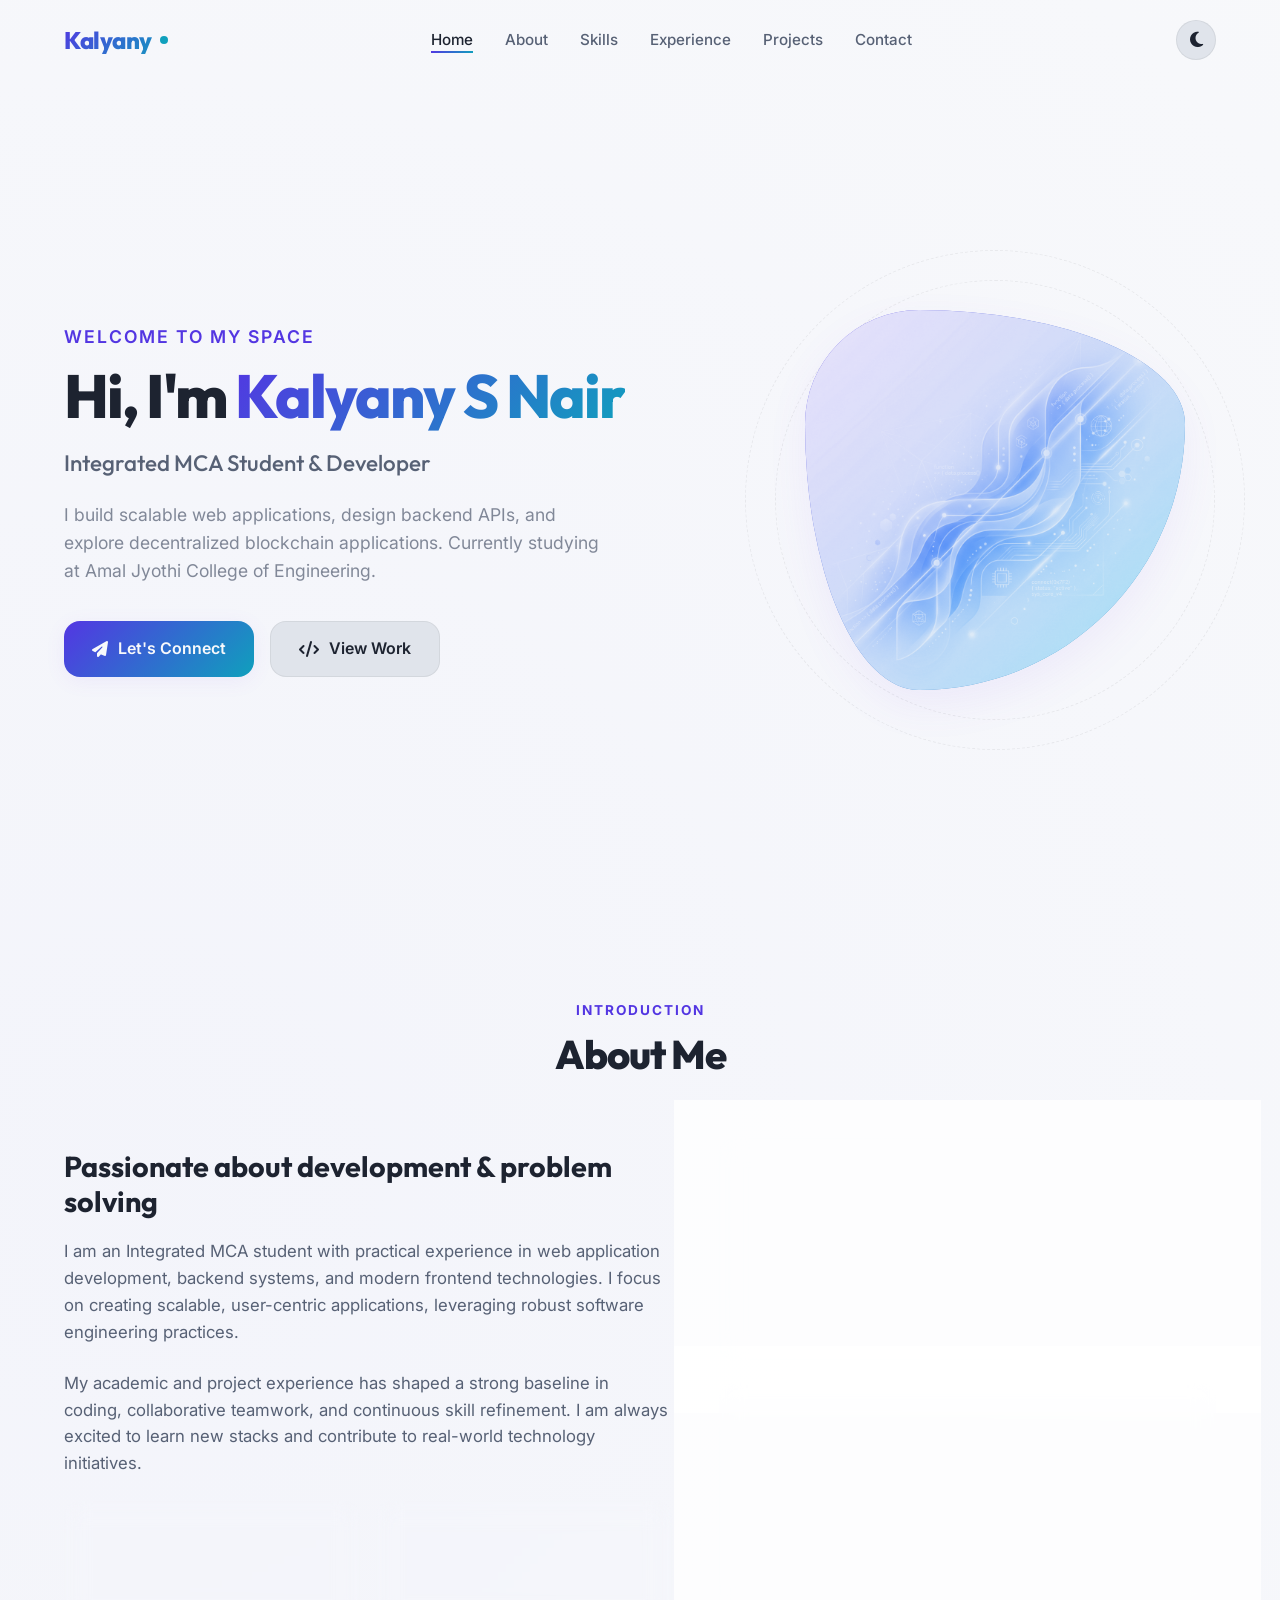
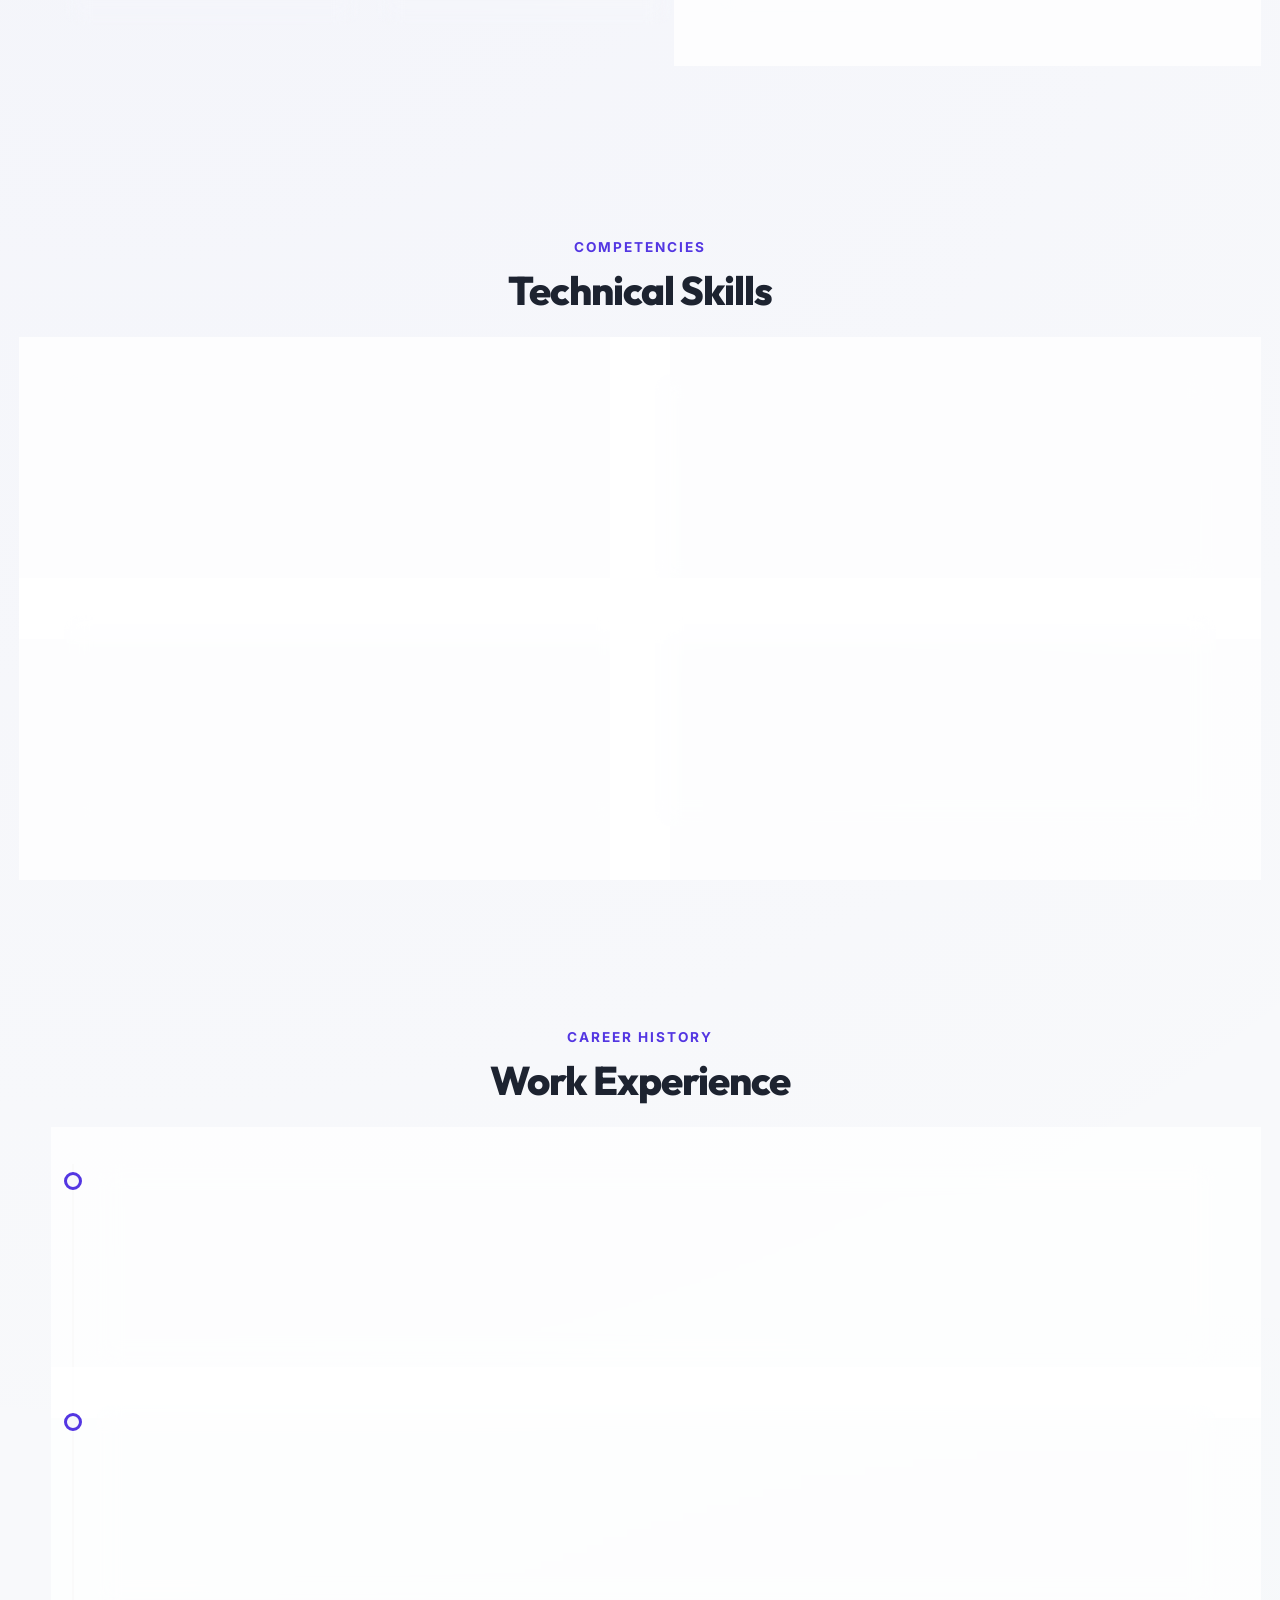
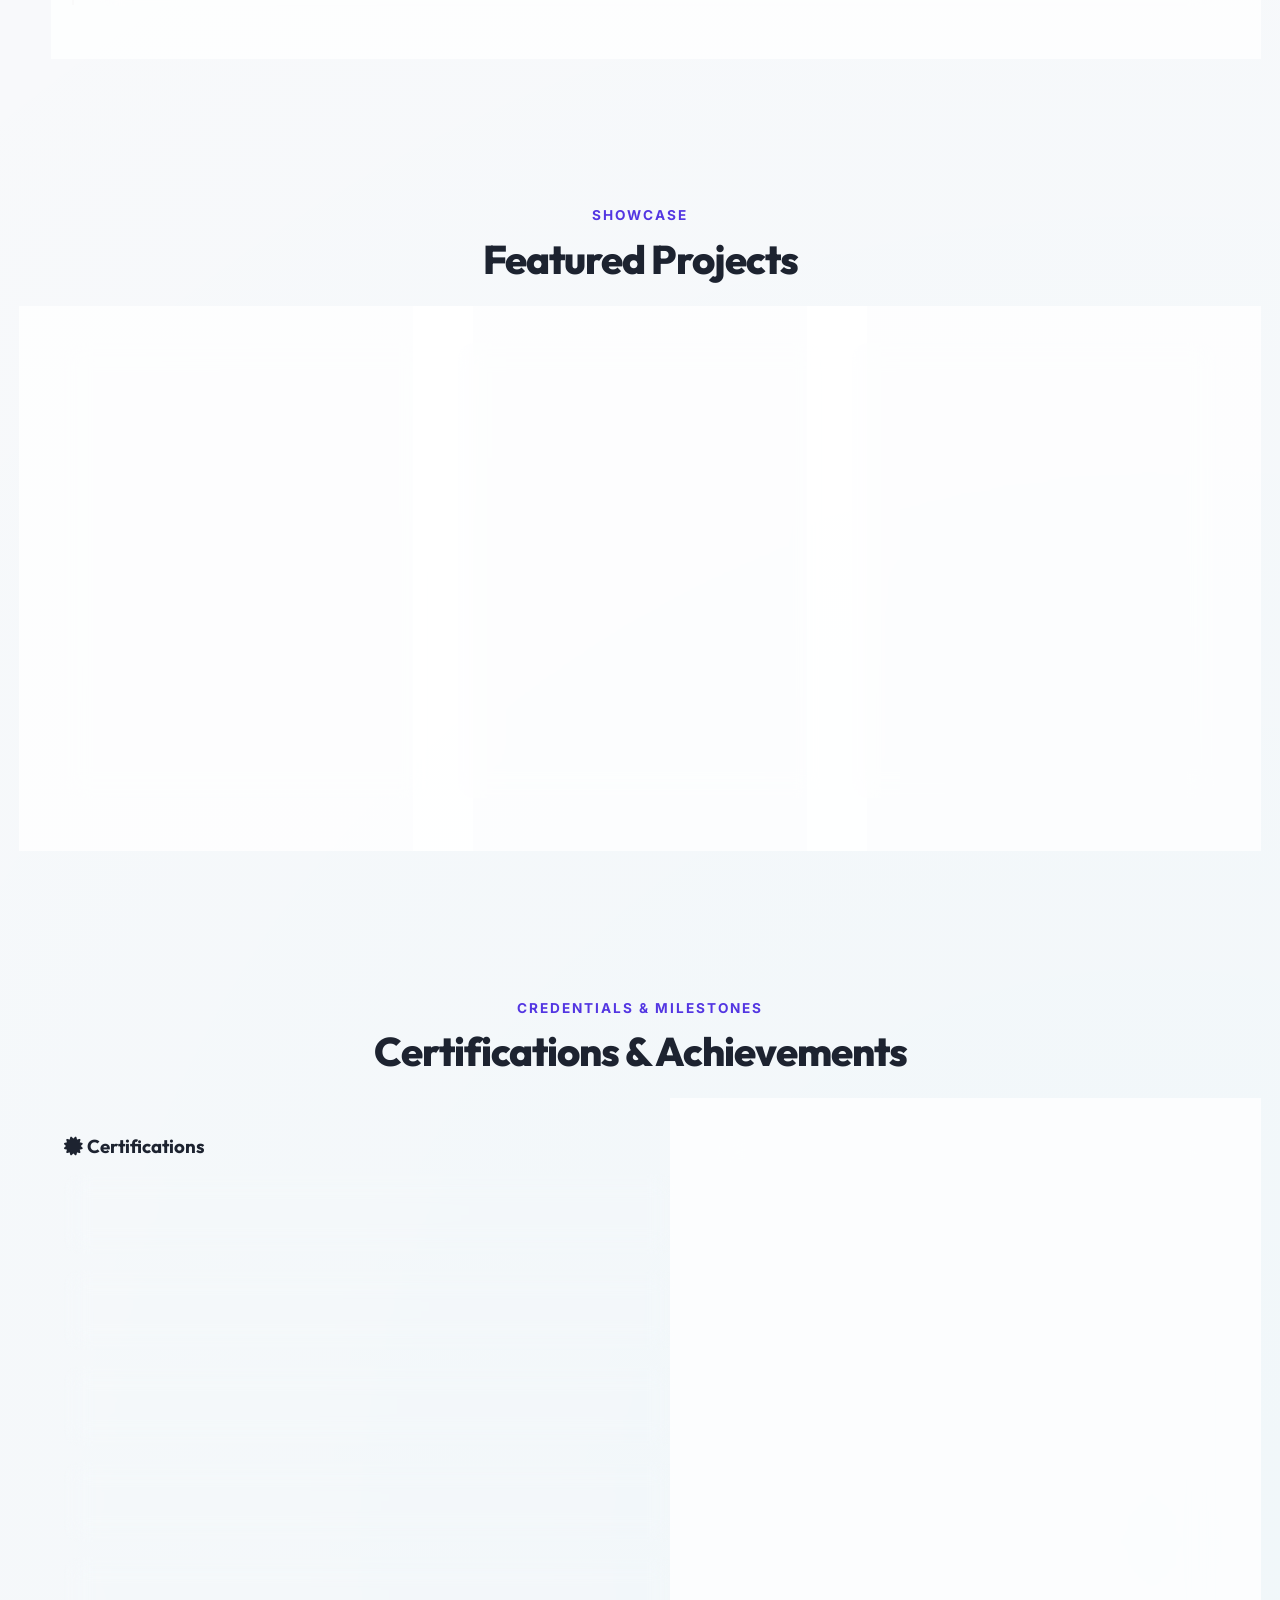
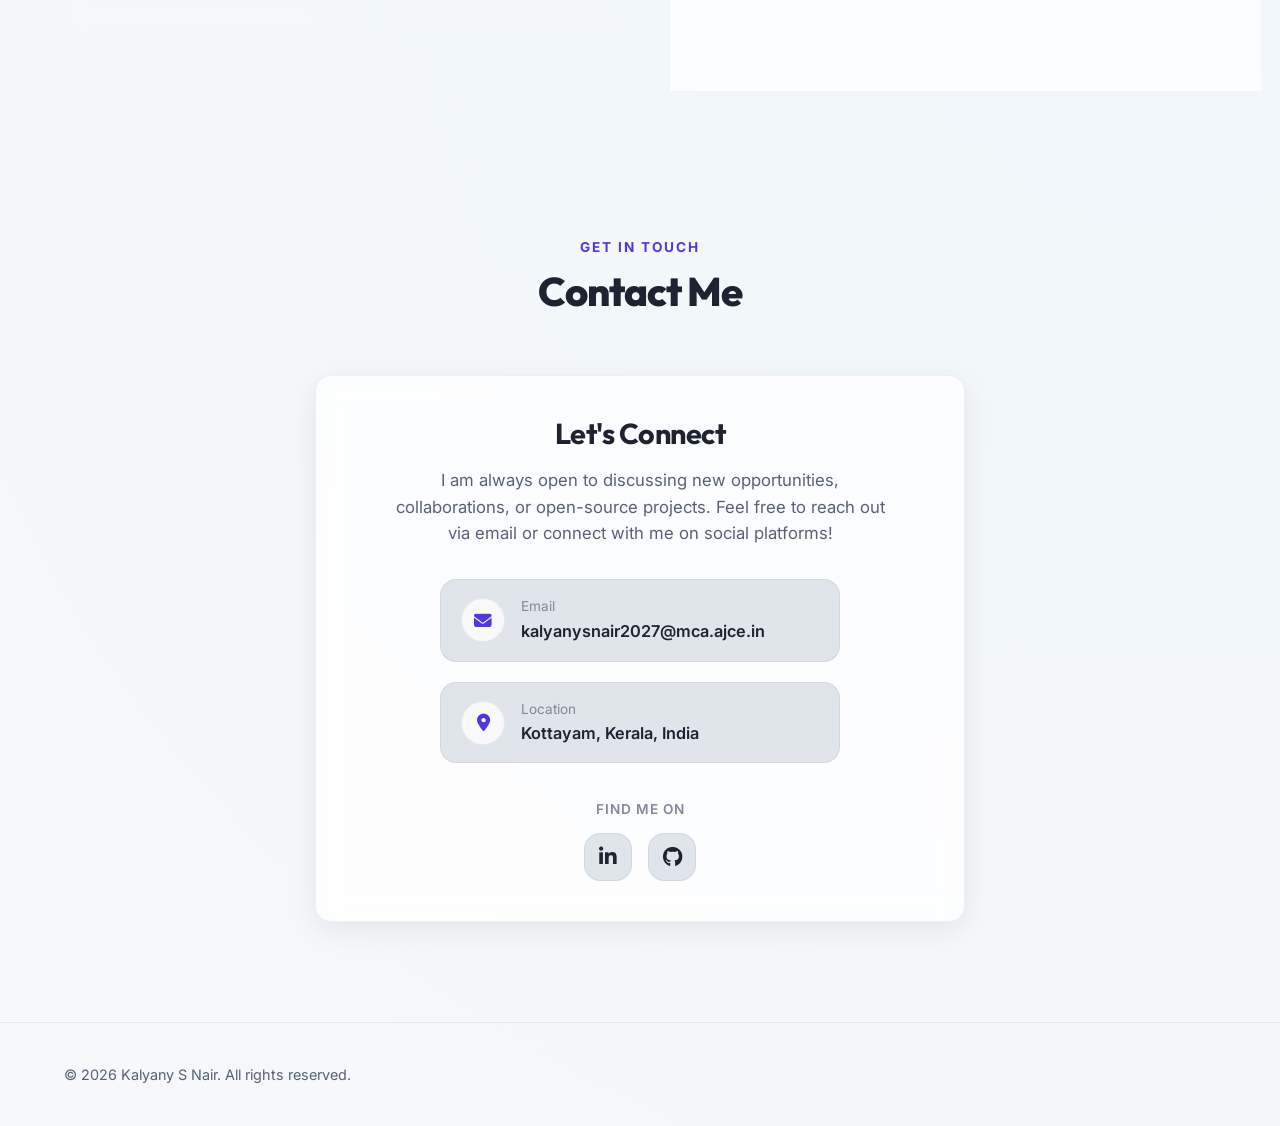
==== commit e07291a5: "Remove contact form and redesign contact section into a centered card" ====
--- a/index.html
+++ b/index.html
@@ -405,31 +405,33 @@
         <h2 class="section-title">Contact Me</h2>
       </div>
       
-      <div class="contact-grid">
-        <div class="contact-info">
-          <div class="contact-card glass-panel">
-            <h3>Contact Details</h3>
-            <div class="contact-methods">
-              <div class="contact-method">
-                <div class="contact-icon"><i class="fa-solid fa-envelope"></i></div>
-                <div class="contact-details">
-                  <span>Email</span>
-                  <a href="mailto:kalyanysnair2027@mca.ajce.in">kalyanysnair2027@mca.ajce.in</a>
-                </div>
-              </div>
-
-              <div class="contact-method">
-                <div class="contact-icon"><i class="fa-solid fa-location-dot"></i></div>
-                <div class="contact-details">
-                  <span>Location</span>
-                  <p>Kottayam, Kerala, India</p>
-                </div>
-              </div>
-            </div>
-          </div>
-          
-          <div class="contact-card glass-panel">
-            <h3>Profiles &amp; Networks</h3>
+      <div class="contact-container">
+        <div class="contact-card glass-panel">
+          <h3>Let's Connect</h3>
+          <p class="contact-intro">
+            I am always open to discussing new opportunities, collaborations, or open-source projects. Feel free to reach out via email or connect with me on social platforms!
+          </p>
+          
+          <div class="contact-methods">
+            <div class="contact-method">
+              <div class="contact-icon"><i class="fa-solid fa-envelope"></i></div>
+              <div class="contact-details">
+                <span>Email</span>
+                <a href="mailto:kalyanysnair2027@mca.ajce.in">kalyanysnair2027@mca.ajce.in</a>
+              </div>
+            </div>
+
+            <div class="contact-method">
+              <div class="contact-icon"><i class="fa-solid fa-location-dot"></i></div>
+              <div class="contact-details">
+                <span>Location</span>
+                <p>Kottayam, Kerala, India</p>
+              </div>
+            </div>
+          </div>
+          
+          <div class="contact-social">
+            <span>Find me on</span>
             <div class="social-links">
               <a href="https://linkedin.com/in/kalyanysnair" target="_blank" rel="noopener noreferrer" class="social-icon" aria-label="LinkedIn Profile">
                 <i class="fa-brands fa-linkedin-in"></i>
@@ -440,30 +442,6 @@
             </div>
           </div>
         </div>
-        
-        <div class="contact-form-panel glass-panel">
-          <form id="contact-form" novalidate>
-            <div class="form-group">
-              <input type="text" id="name" placeholder=" " required class="form-input">
-              <label for="name" class="form-label">Full Name</label>
-            </div>
-            
-            <div class="form-group">
-              <input type="email" id="email" placeholder=" " required class="form-input">
-              <label for="email" class="form-label">Email Address</label>
-            </div>
-            
-            <div class="form-group">
-              <textarea id="message" placeholder=" " required class="form-input"></textarea>
-              <label for="message" class="form-label">Your Message</label>
-            </div>
-            
-            <button type="submit" class="btn btn-primary" style="width: 100%;">
-              <i class="fa-solid fa-paper-plane"></i> Send Message
-            </button>
-            <div id="form-status" class="form-status"></div>
-          </form>
-        </div>
       </div>
     </div>
   </section>
--- a/index.css
+++ b/index.css
@@ -895,50 +895,72 @@
 }
 
 /* --- CONTACT SECTION --- */
-.contact-grid {
-  display: grid;
-  grid-template-columns: 0.8fr 1.2fr;
-  gap: 48px;
-}
-
-.contact-info {
+.contact-container {
+  max-width: 650px;
+  margin: 0 auto;
+}
+
+.contact-card {
+  padding: 40px;
+  text-align: center;
   display: flex;
   flex-direction: column;
-  justify-content: space-between;
-  gap: 32px;
-}
-
-.contact-card {
-  padding: 30px;
+  align-items: center;
 }
 
 .contact-card h3 {
-  font-size: 1.5rem;
-  margin-bottom: 24px;
+  font-size: 1.8rem;
+  font-weight: 700;
+  margin-bottom: 16px;
+  letter-spacing: -0.5px;
+}
+
+.contact-intro {
+  color: var(--text-secondary);
+  font-size: 1.05rem;
+  line-height: 1.6;
+  margin-bottom: 32px;
+  max-width: 500px;
 }
 
 .contact-methods {
   display: flex;
   flex-direction: column;
   gap: 20px;
+  width: 100%;
+  max-width: 400px;
+  margin-bottom: 36px;
 }
 
 .contact-method {
   display: flex;
   align-items: center;
   gap: 16px;
+  background: var(--bg-tertiary);
+  border: 1px solid var(--border-color);
+  padding: 16px 20px;
+  border-radius: var(--radius-md);
+  text-align: left;
+  transition: border-color var(--transition-fast), transform var(--transition-fast);
+}
+
+.contact-method:hover {
+  border-color: var(--primary-color);
+  transform: translateY(-2px);
 }
 
 .contact-icon {
   width: 44px;
   height: 44px;
   border-radius: var(--radius-full);
-  background: var(--bg-tertiary);
+  background: var(--bg-primary);
+  border: 1px solid var(--border-color);
   display: flex;
   align-items: center;
   justify-content: center;
   font-size: 1.1rem;
   color: var(--primary-color);
+  flex-shrink: 0;
 }
 
 .contact-details span {
@@ -948,93 +970,49 @@
 }
 
 .contact-details a, .contact-details p {
-  font-size: 1rem;
-  font-weight: 500;
+  font-size: 1.02rem;
+  font-weight: 600;
+  color: var(--text-primary);
+}
+
+.contact-social {
+  display: flex;
+  flex-direction: column;
+  align-items: center;
+  gap: 12px;
+}
+
+.contact-social > span {
+  font-size: 0.85rem;
+  font-weight: 600;
+  color: var(--text-muted);
+  text-transform: uppercase;
+  letter-spacing: 1px;
 }
 
 .social-links {
   display: flex;
-  gap: 12px;
+  gap: 16px;
 }
 
 .social-icon {
-  width: 44px;
-  height: 44px;
+  width: 48px;
+  height: 48px;
   border-radius: var(--radius-md);
   background: var(--bg-tertiary);
   border: 1px solid var(--border-color);
   display: flex;
   align-items: center;
   justify-content: center;
-  font-size: 1.2rem;
-  transition: transform var(--transition-fast), border-color var(--transition-fast), background-color var(--transition-fast);
+  font-size: 1.25rem;
+  transition: transform var(--transition-fast), border-color var(--transition-fast), background-color var(--transition-fast), color var(--transition-fast);
 }
 
 .social-icon:hover {
-  transform: translateY(-2px);
+  transform: translateY(-3px);
   border-color: var(--primary-color);
   background: var(--bg-glass-hover);
   color: var(--primary-color);
-}
-
-/* Contact Form */
-.contact-form-panel {
-  padding: 40px;
-}
-
-.form-group {
-  position: relative;
-  margin-bottom: 24px;
-}
-
-.form-input {
-  width: 100%;
-  padding: 16px;
-  border-radius: var(--radius-md);
-  background: var(--bg-tertiary);
-  border: 1px solid var(--border-color);
-  color: var(--text-primary);
-  font-size: 0.95rem;
-  transition: border-color var(--transition-fast), background-color var(--transition-fast);
-}
-
-.form-input:focus {
-  border-color: var(--primary-color);
-  background: var(--bg-glass-hover);
-}
-
-textarea.form-input {
-  resize: vertical;
-  min-height: 120px;
-}
-
-.form-label {
-  position: absolute;
-  left: 16px;
-  top: 16px;
-  color: var(--text-muted);
-  pointer-events: none;
-  transition: transform var(--transition-fast), font-size var(--transition-fast), color var(--transition-fast);
-  transform-origin: left center;
-}
-
-.form-input:focus ~ .form-label,
-.form-input:not(:placeholder-shown) ~ .form-label {
-  transform: translateY(-26px) scale(0.8);
-  color: var(--primary-color);
-}
-
-/* Form success message */
-.form-status {
-  margin-top: 16px;
-  font-size: 0.95rem;
-  font-weight: 500;
-  display: none;
-}
-
-.form-status.success {
-  color: #10b981;
-  display: block;
 }
 
 /* --- FOOTER --- */
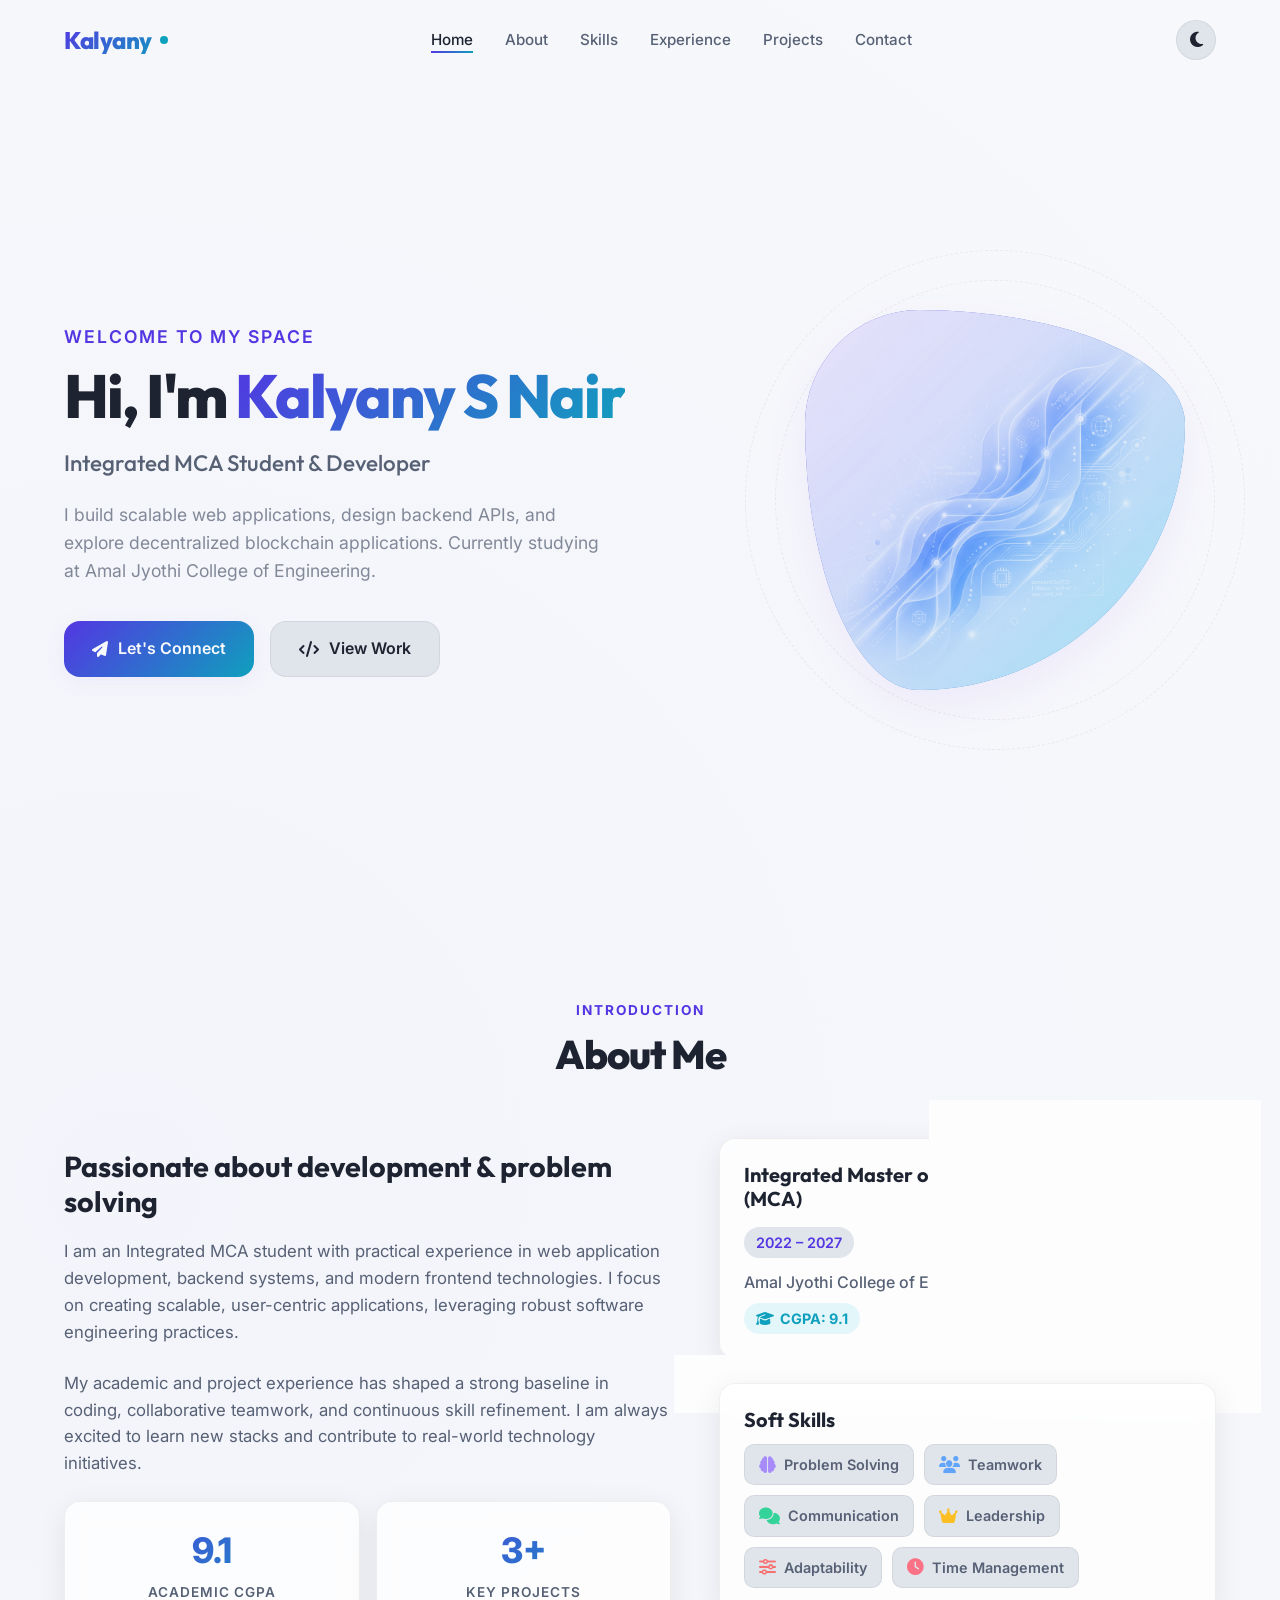
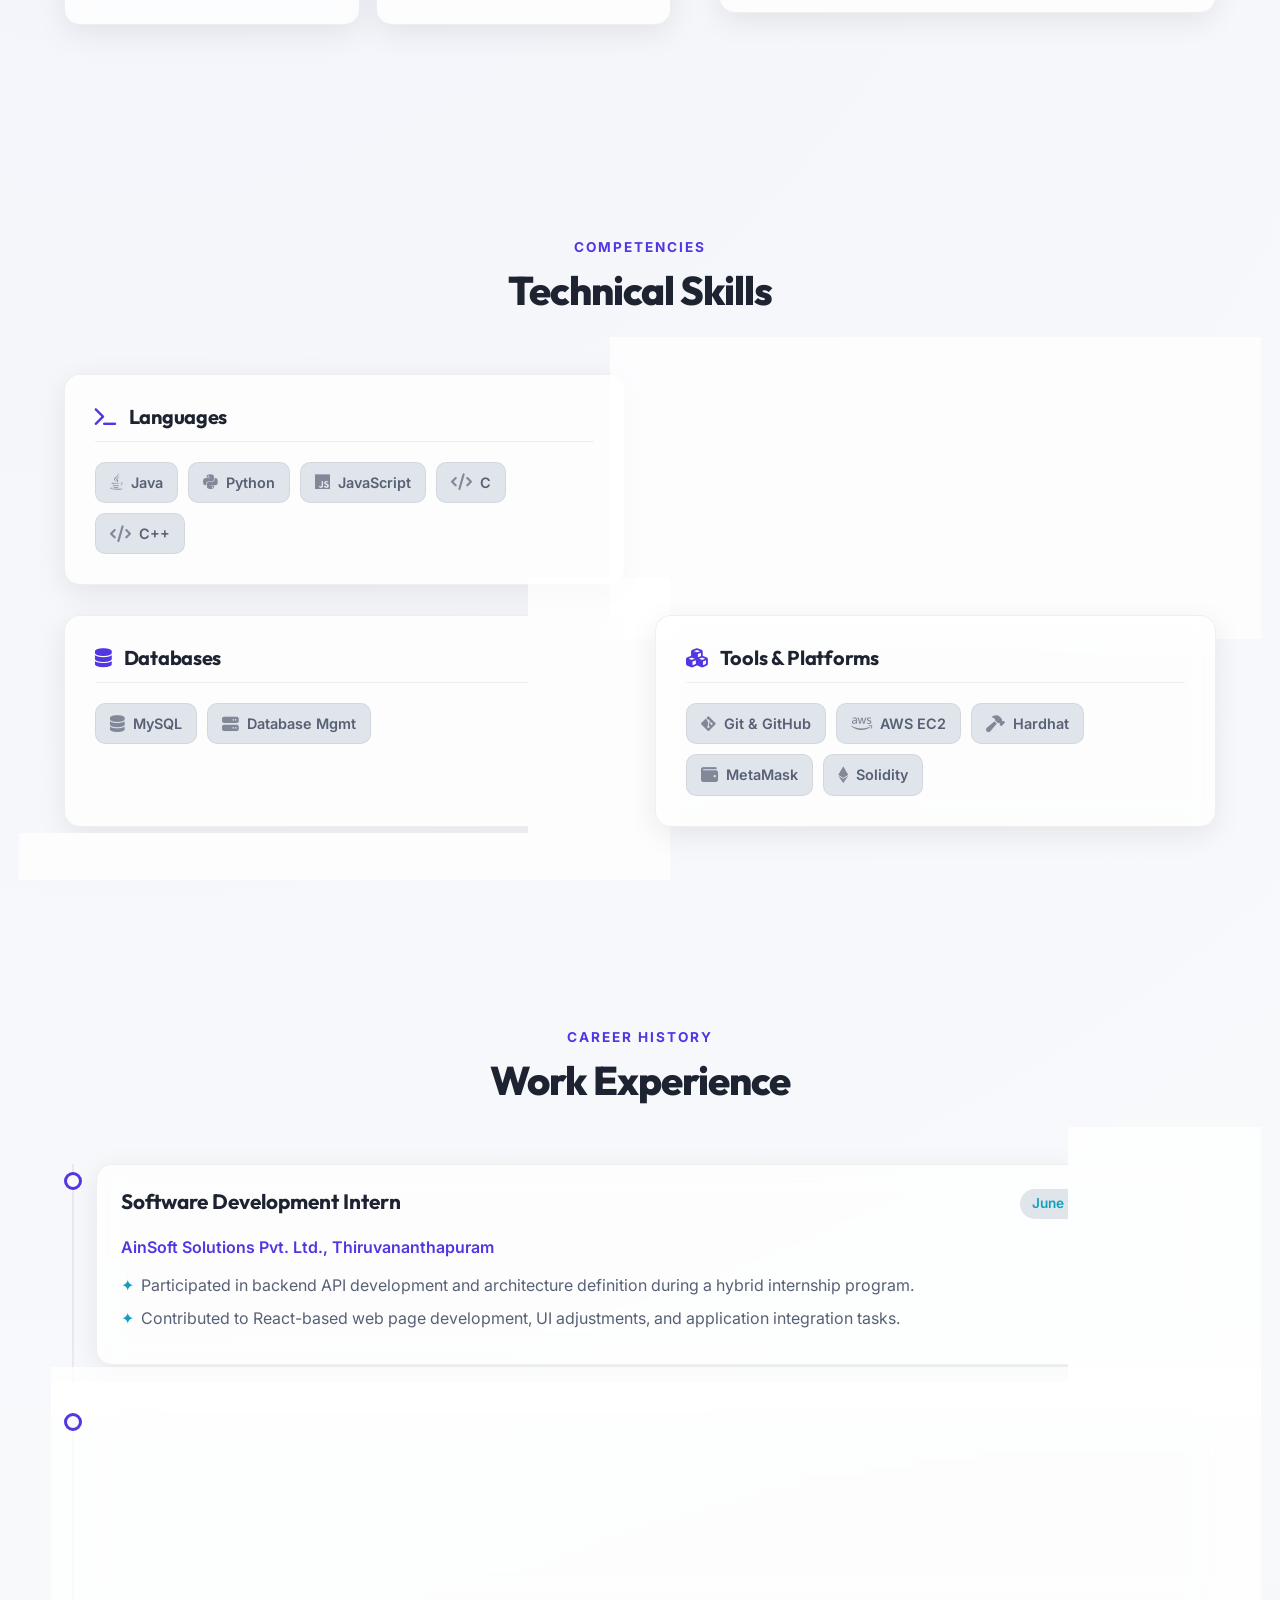
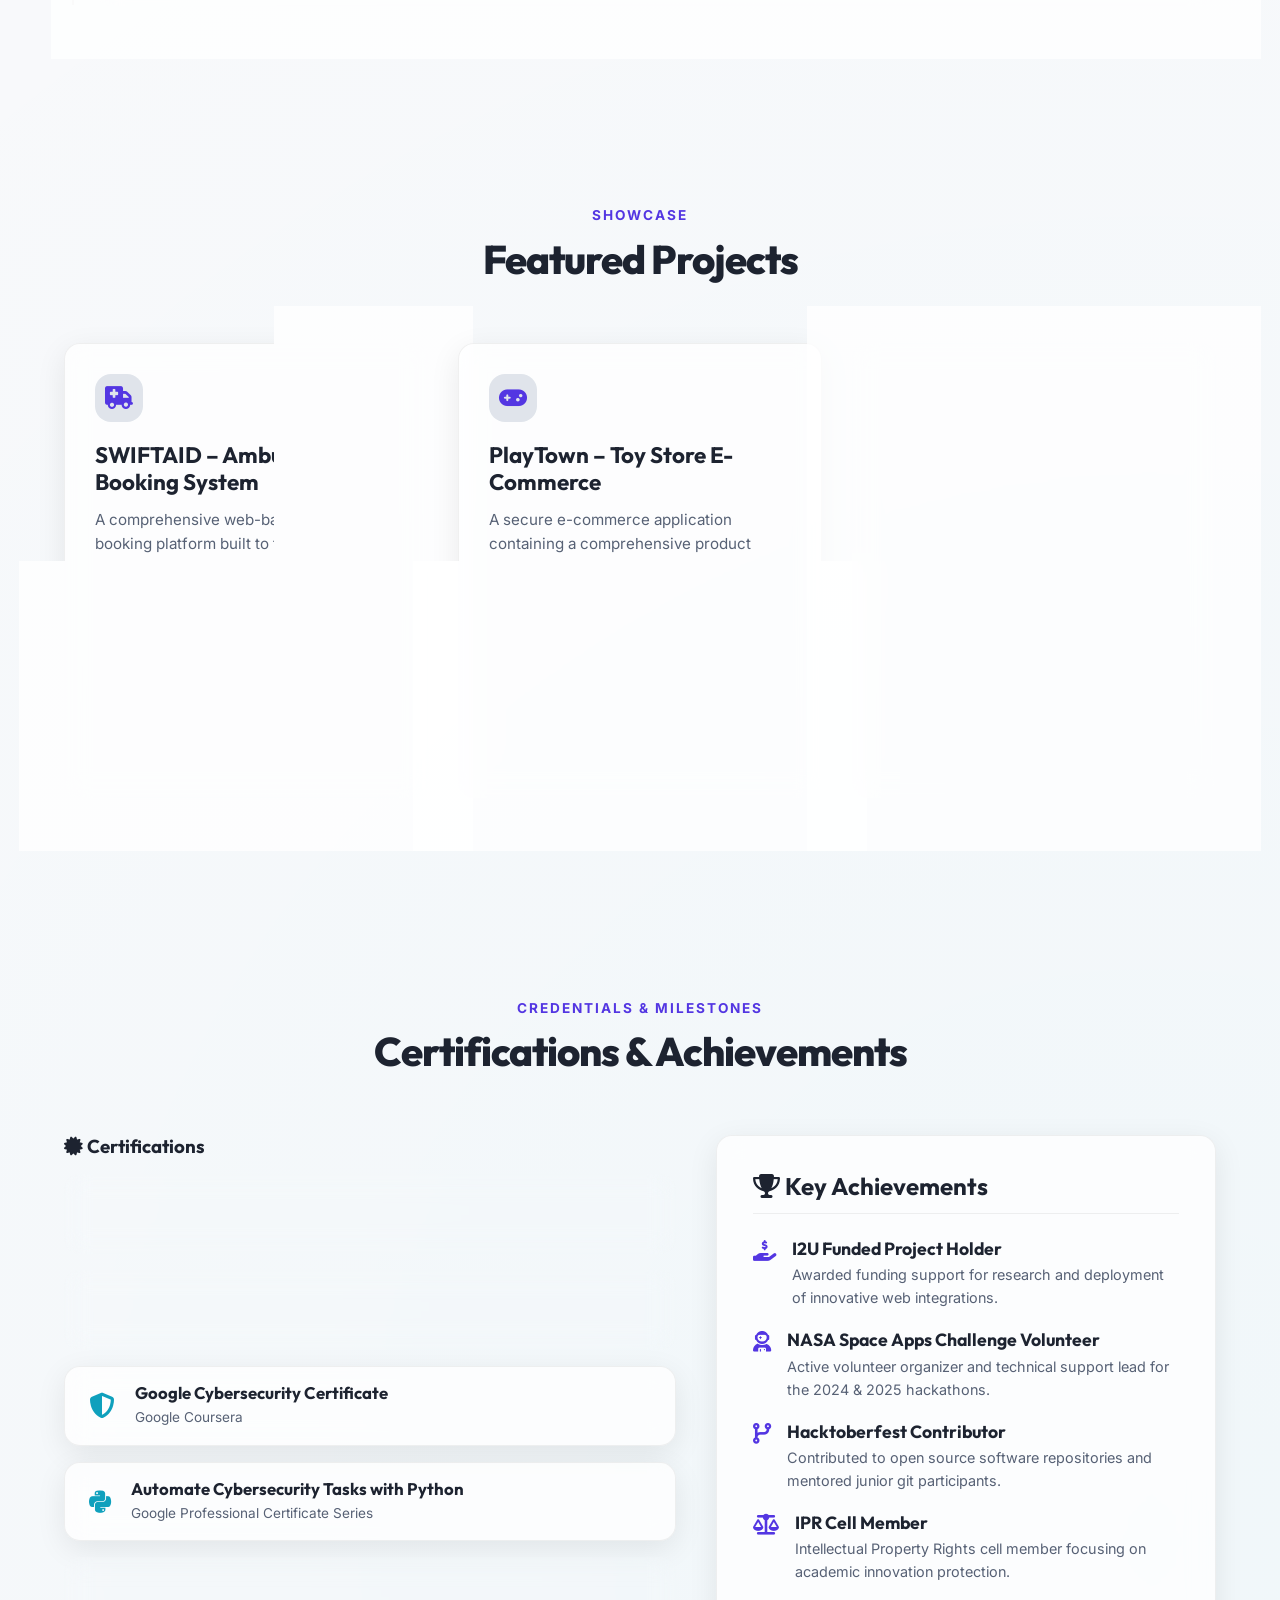
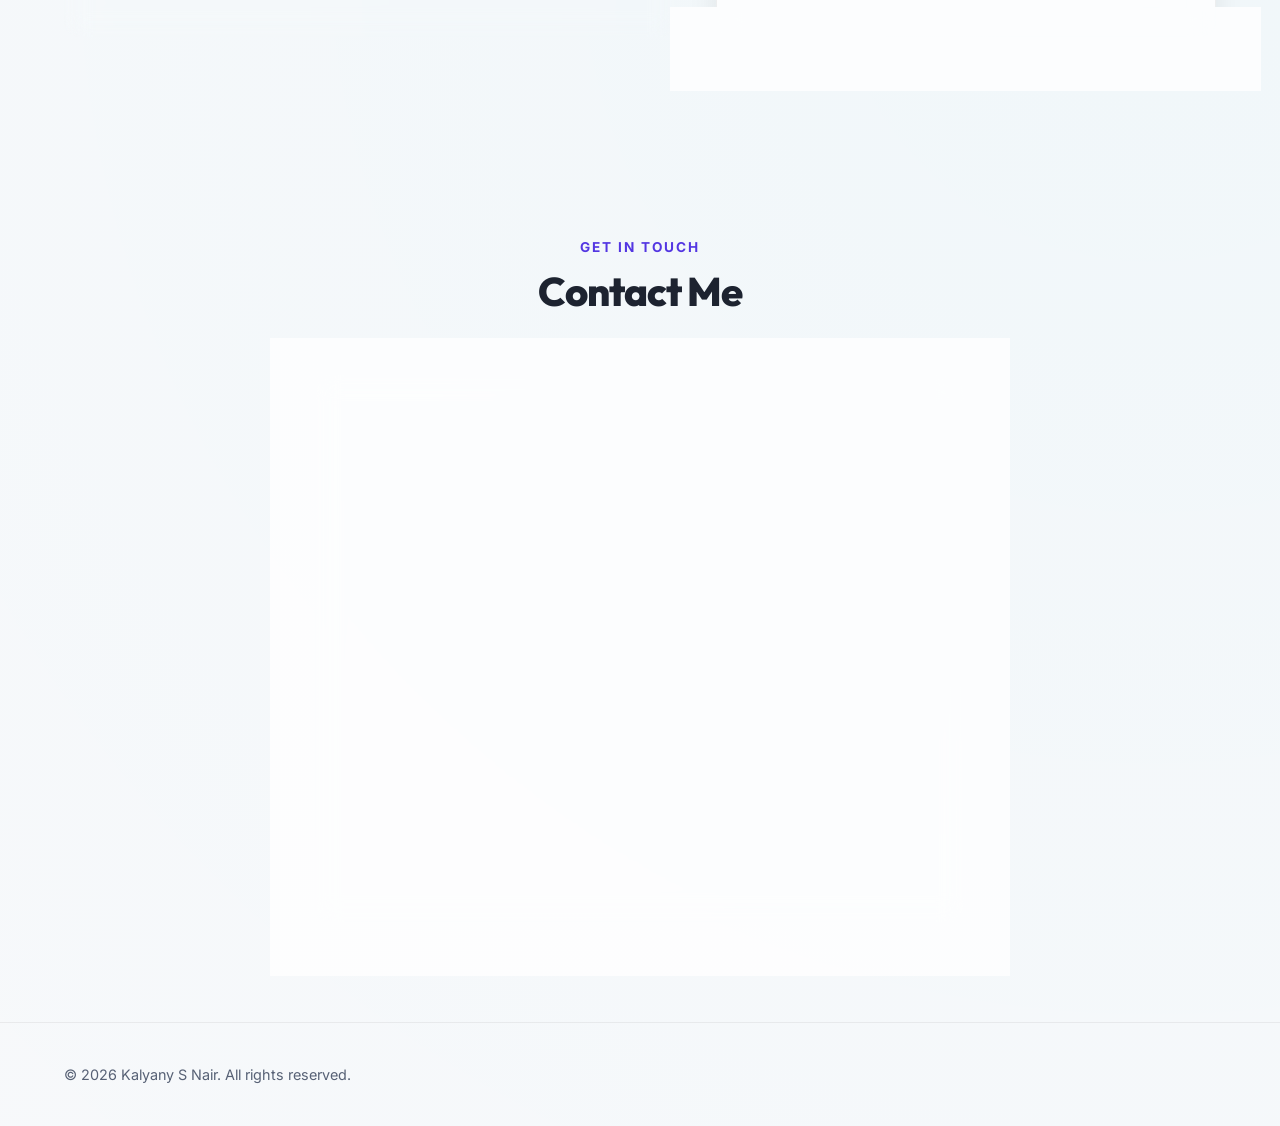
==== commit 36850157: "Fix contact section styles and JavaScript listener issues with cache busting version" ====
--- a/index.html
+++ b/index.html
@@ -10,7 +10,7 @@
   <link rel="stylesheet" href="https://cdnjs.cloudflare.com/ajax/libs/font-awesome/6.4.0/css/all.min.css">
   
   <!-- Core Stylesheet -->
-  <link rel="stylesheet" href="index.css">
+  <link rel="stylesheet" href="index.css?v=1.3">
 </head>
 <body>
 
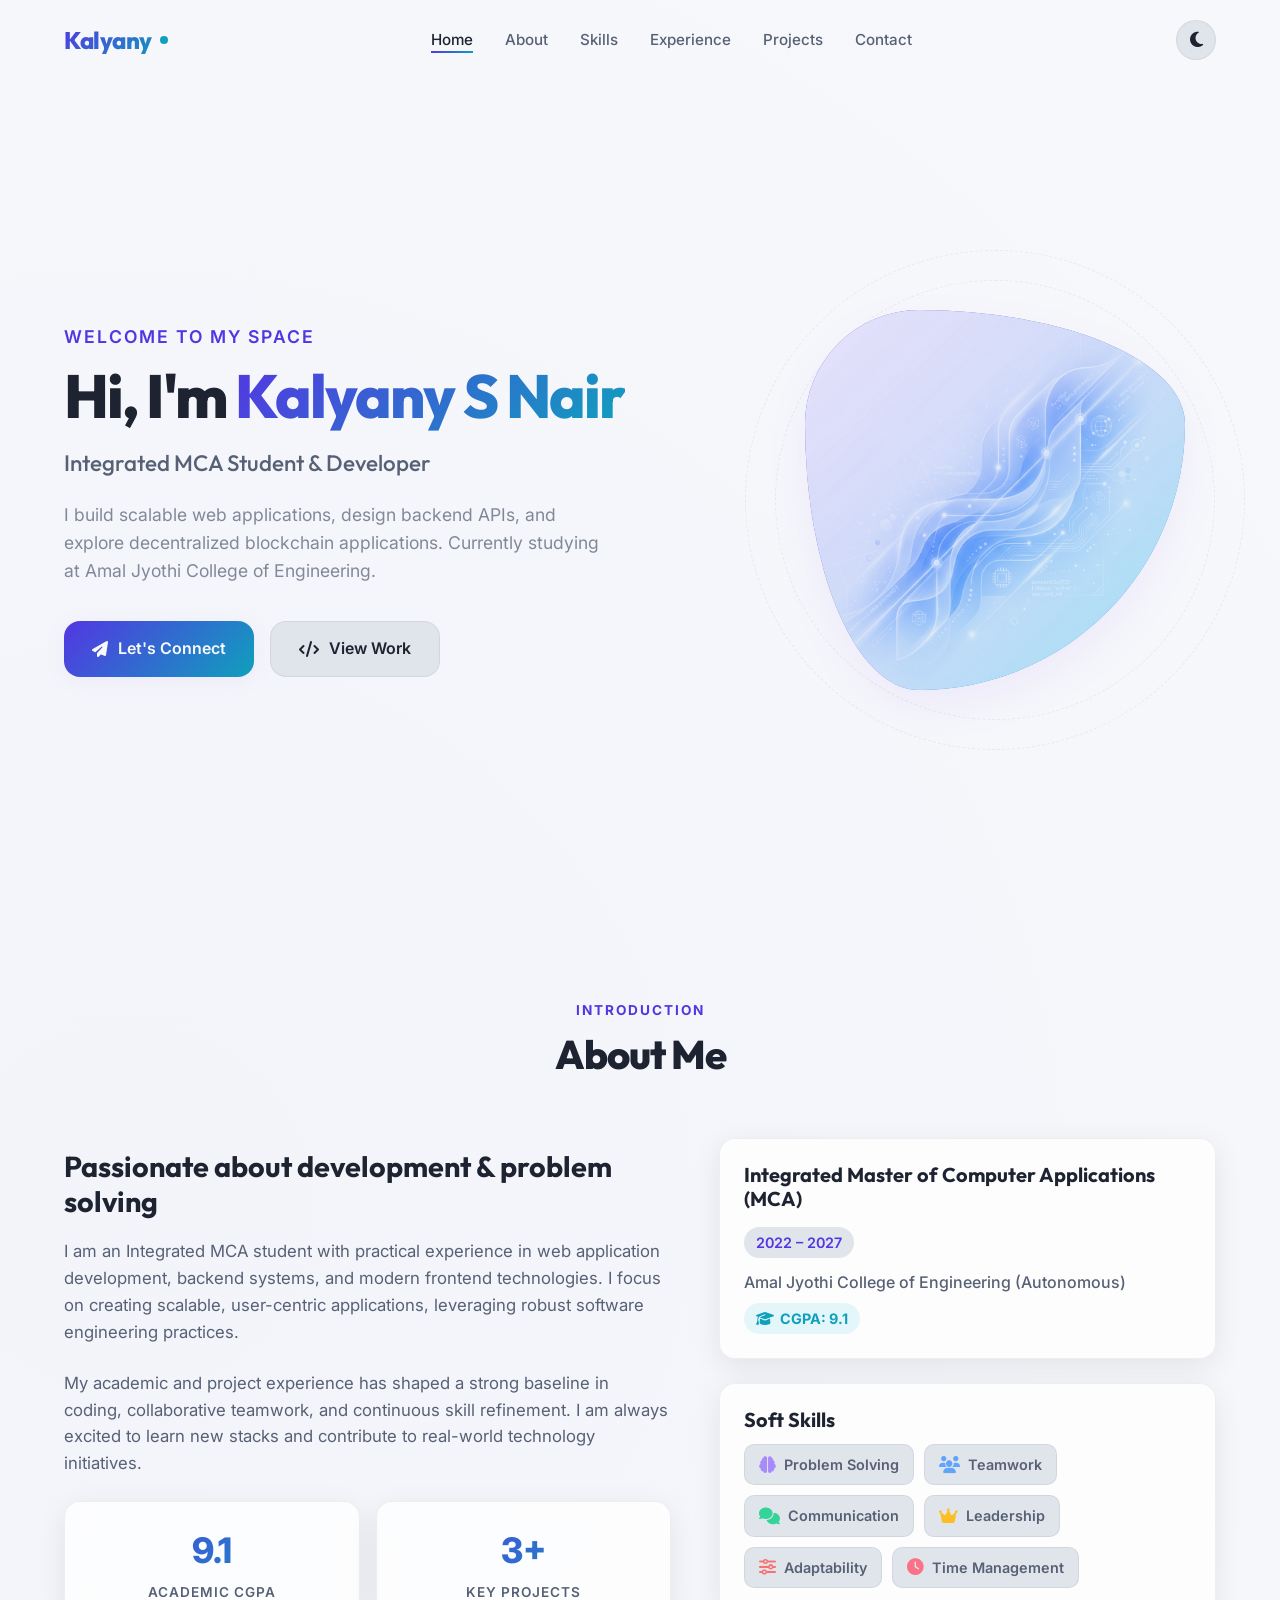
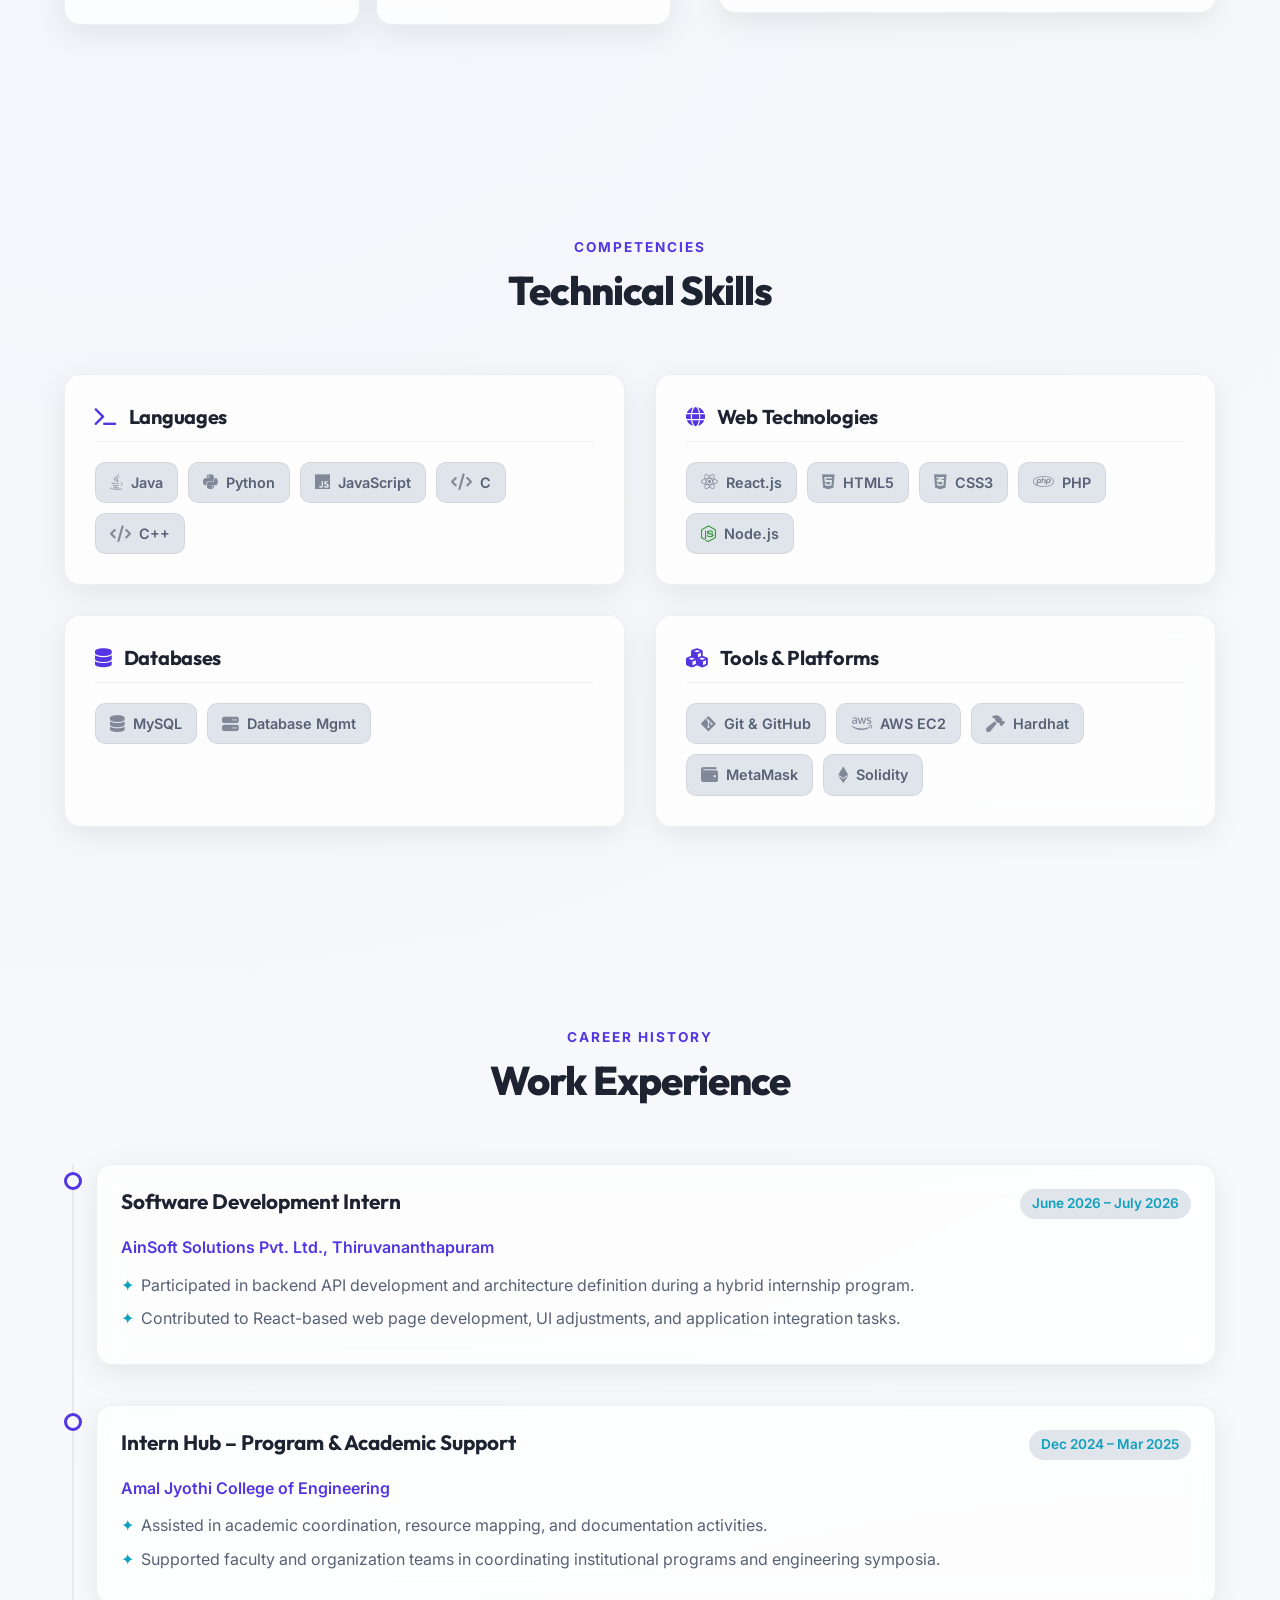
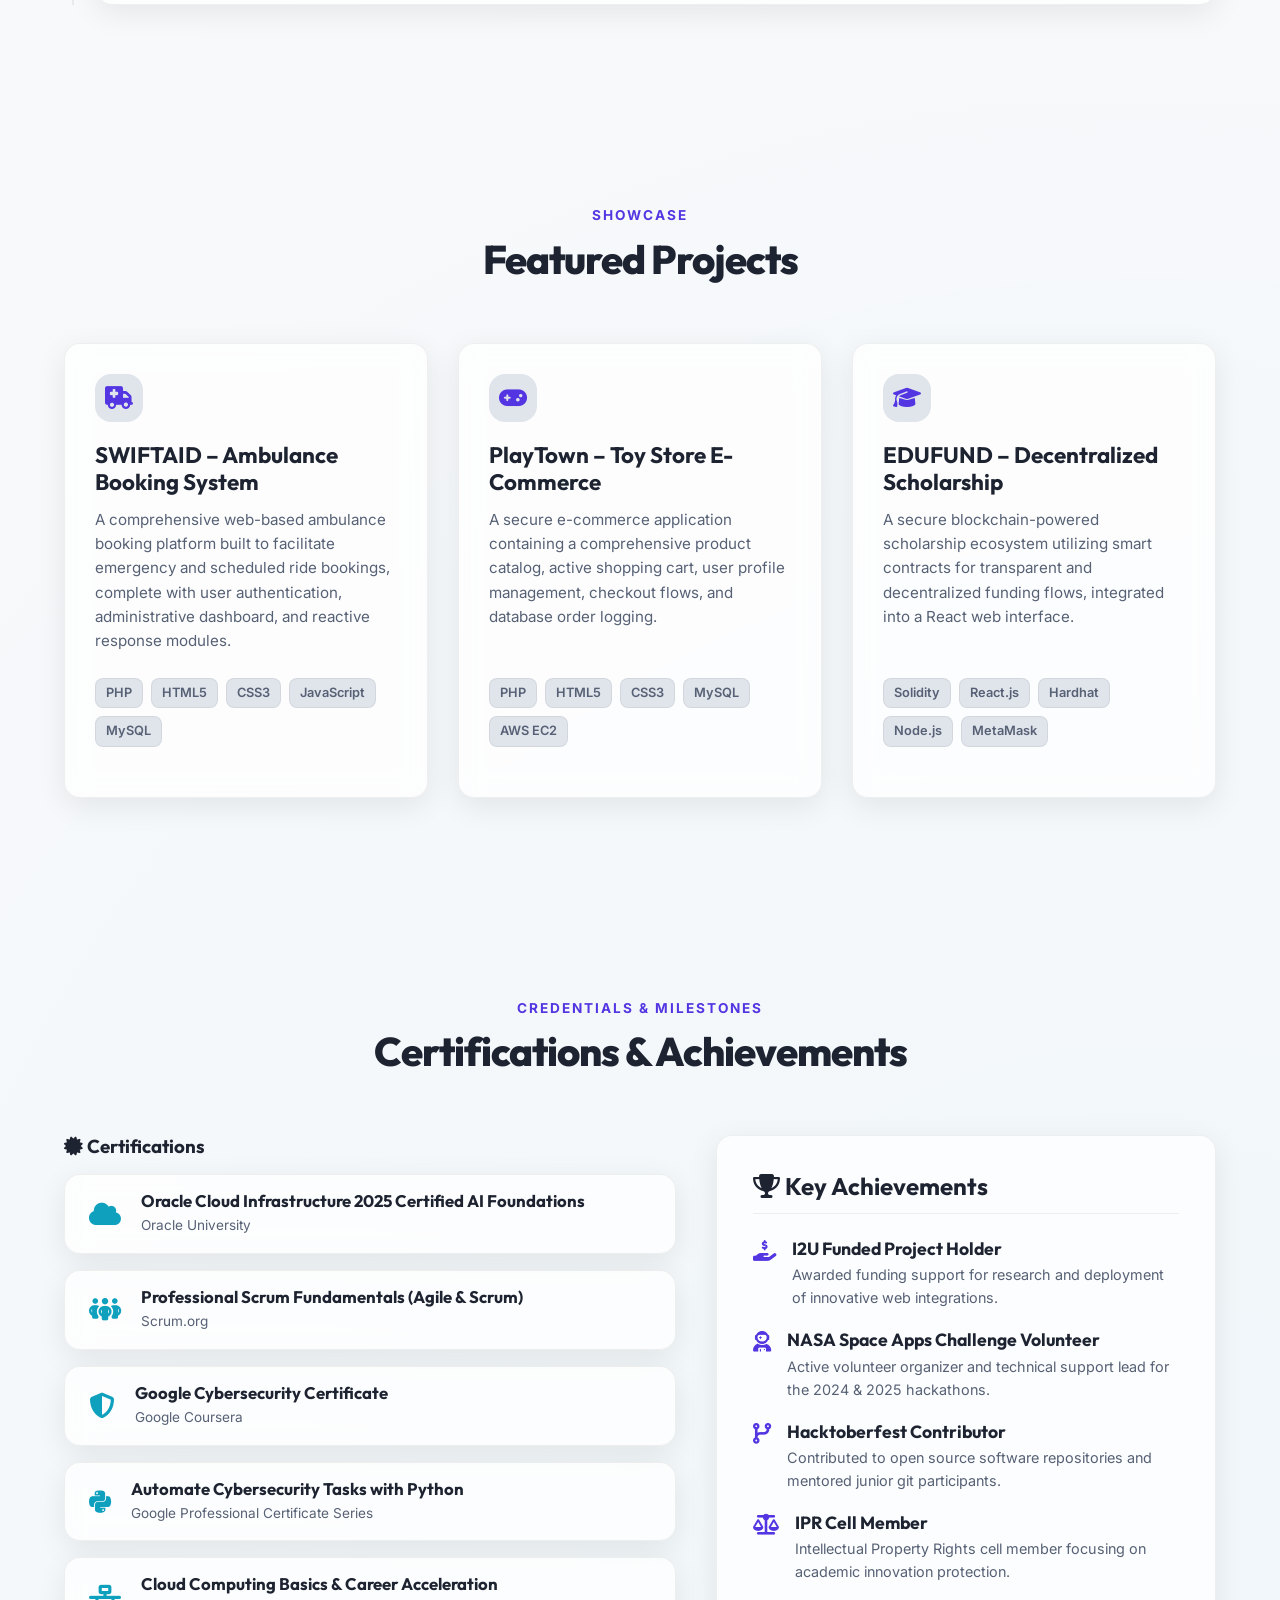
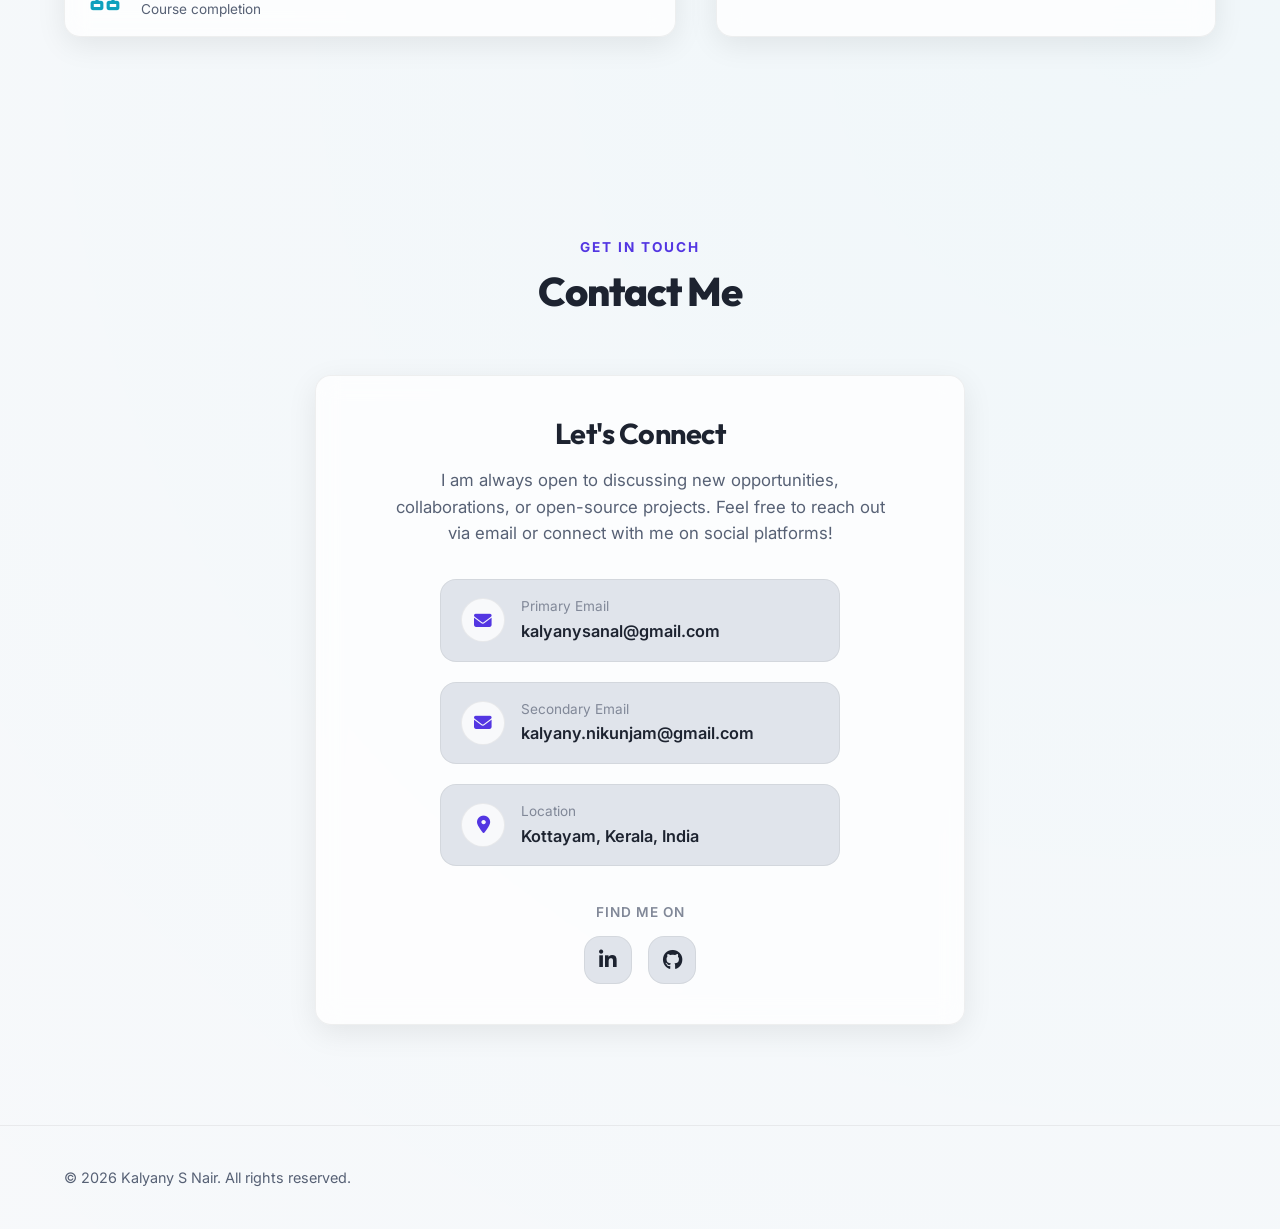
==== commit 18c41aa2: "Update contact email addresses to kalyanysanal@gmail.com and kalyany.nikunjam@gmail.com" ====
--- a/index.html
+++ b/index.html
@@ -416,8 +416,16 @@
             <div class="contact-method">
               <div class="contact-icon"><i class="fa-solid fa-envelope"></i></div>
               <div class="contact-details">
-                <span>Email</span>
-                <a href="mailto:kalyanysnair2027@mca.ajce.in">kalyanysnair2027@mca.ajce.in</a>
+                <span>Primary Email</span>
+                <a href="mailto:kalyanysanal@gmail.com">kalyanysanal@gmail.com</a>
+              </div>
+            </div>
+
+            <div class="contact-method">
+              <div class="contact-icon"><i class="fa-solid fa-envelope"></i></div>
+              <div class="contact-details">
+                <span>Secondary Email</span>
+                <a href="mailto:kalyany.nikunjam@gmail.com">kalyany.nikunjam@gmail.com</a>
               </div>
             </div>
 
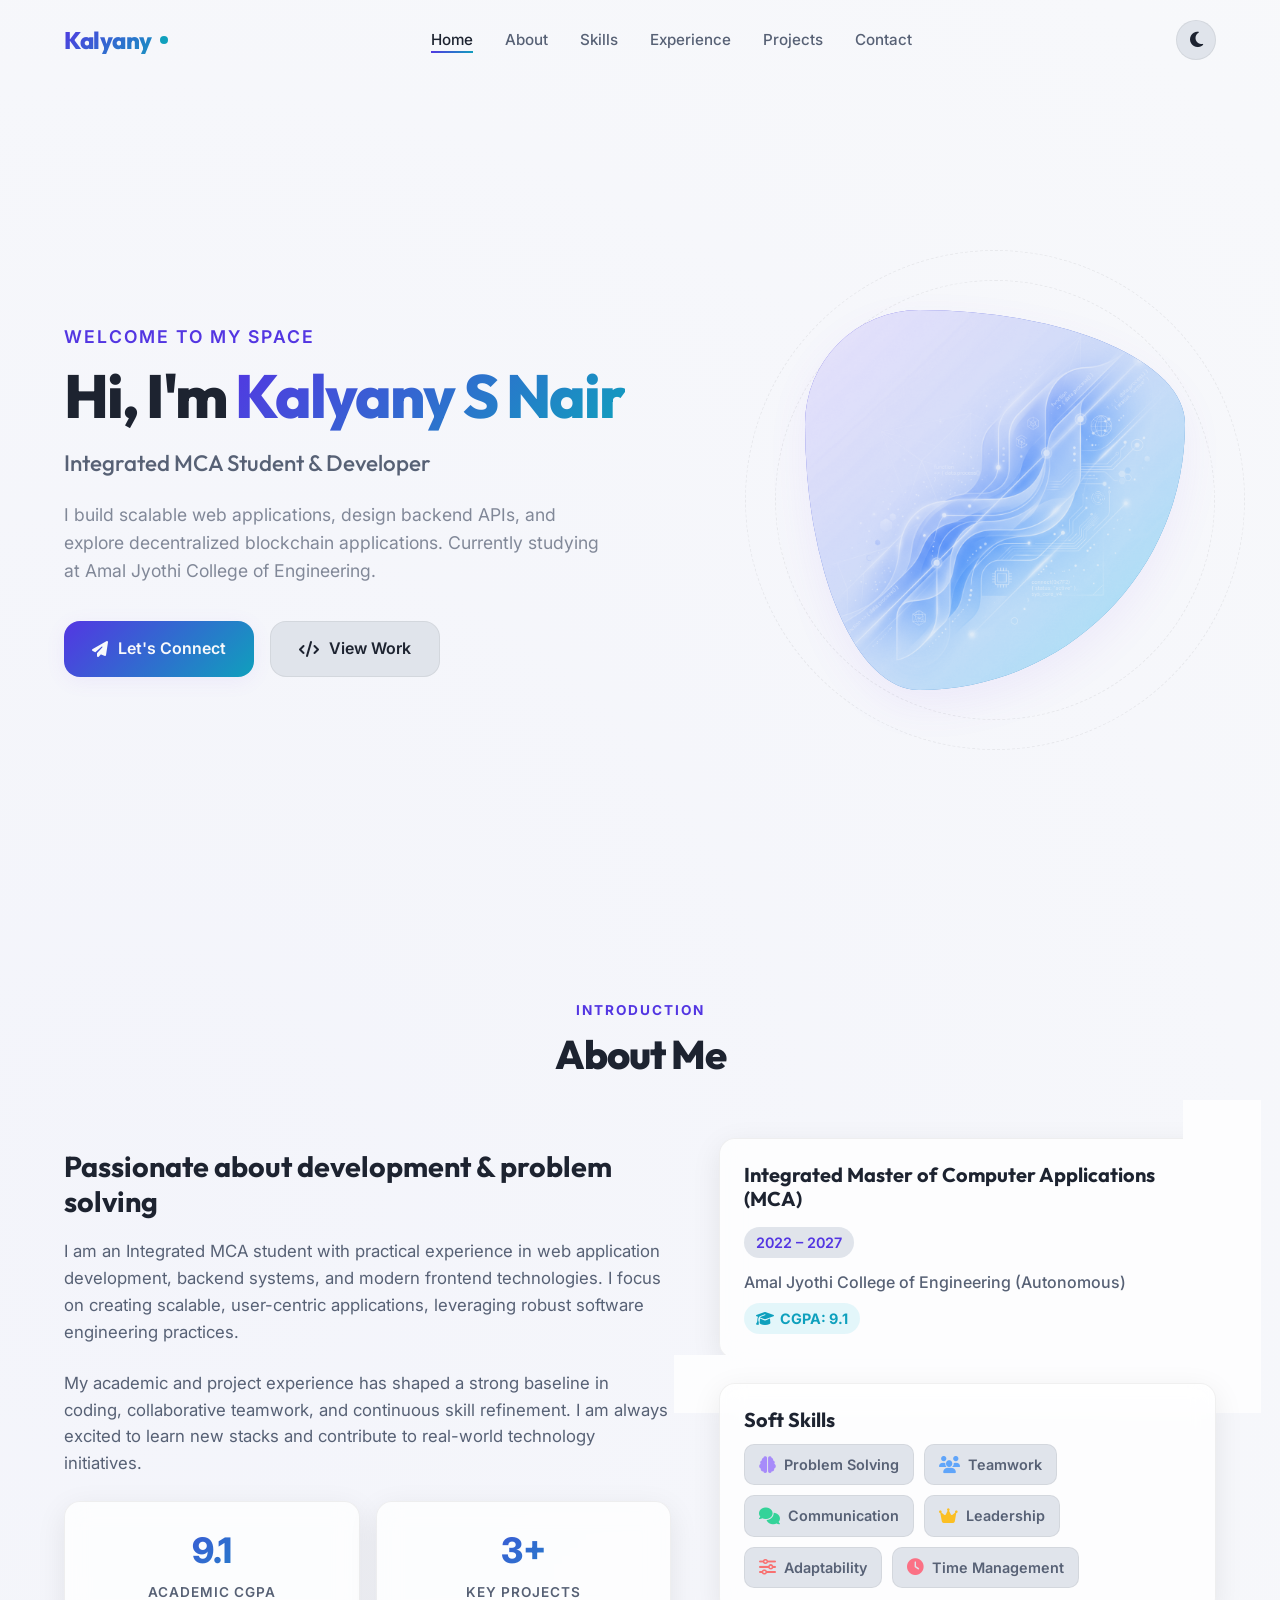
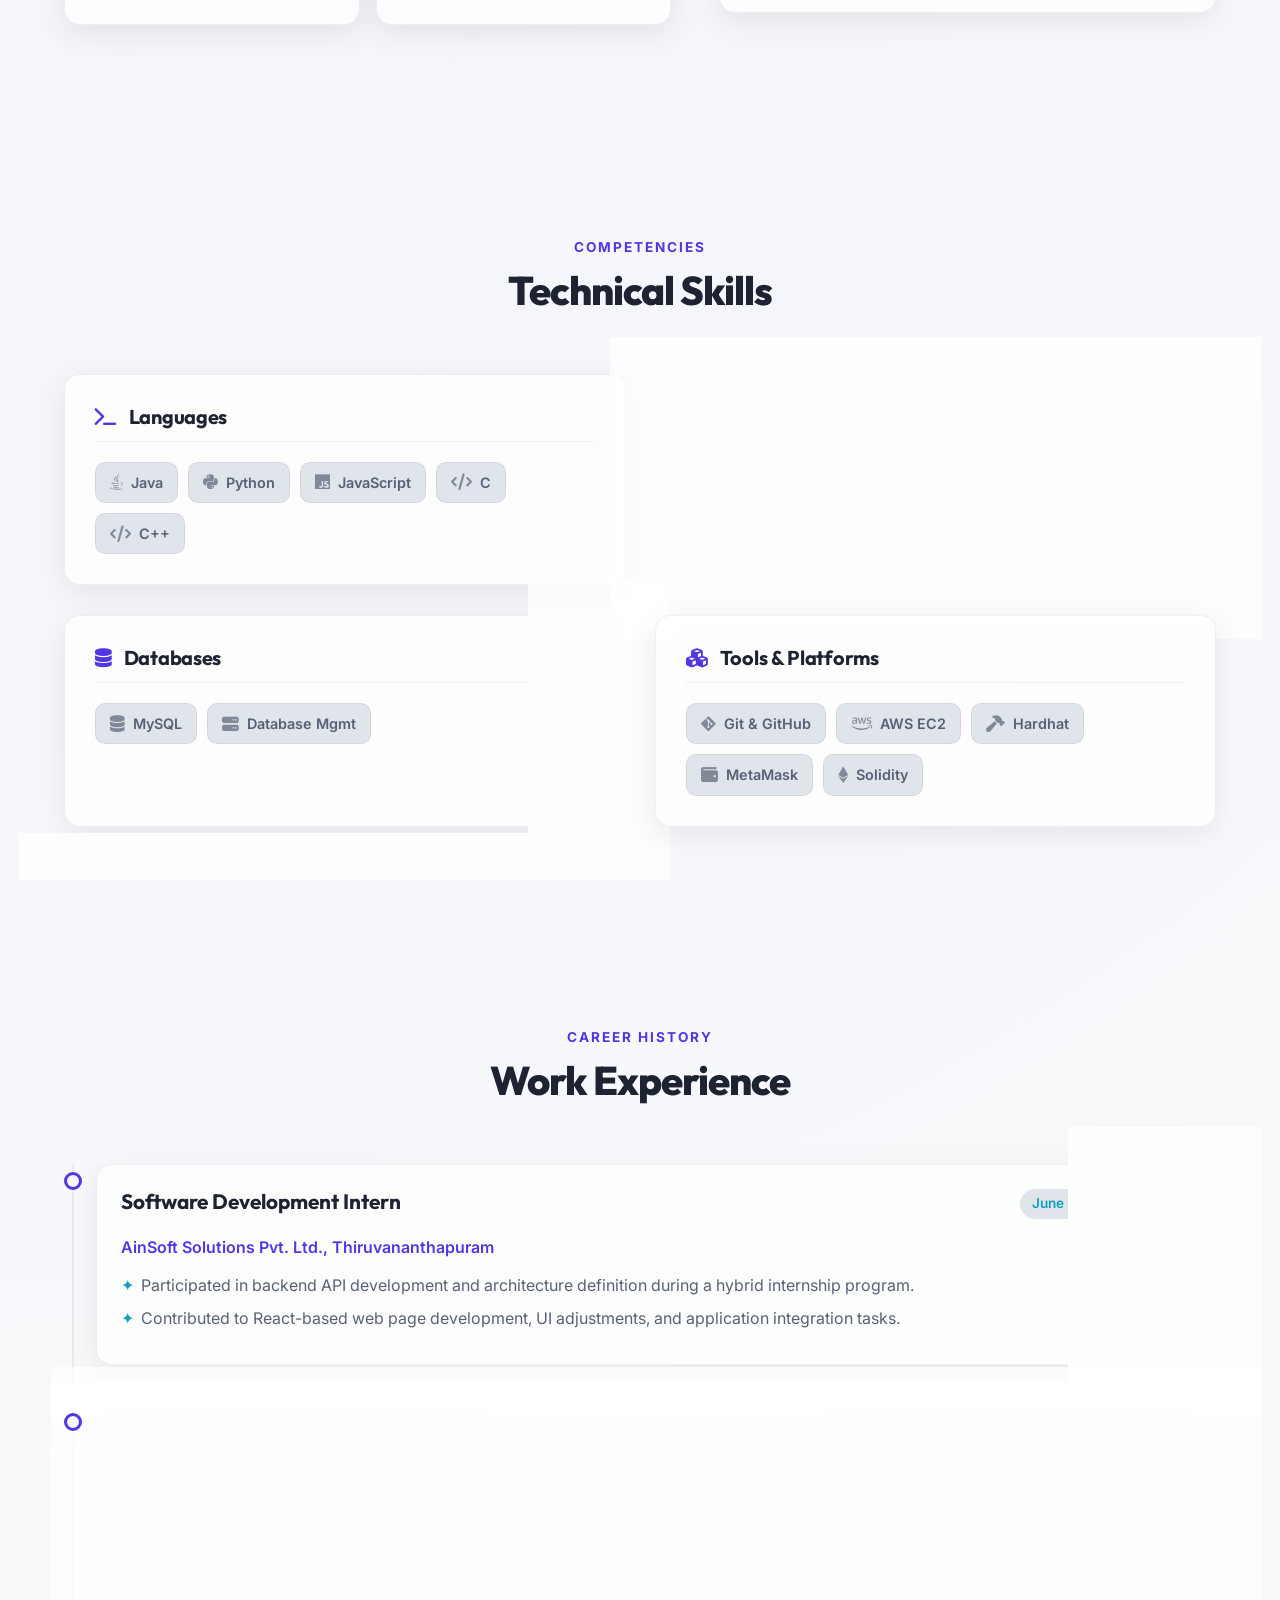
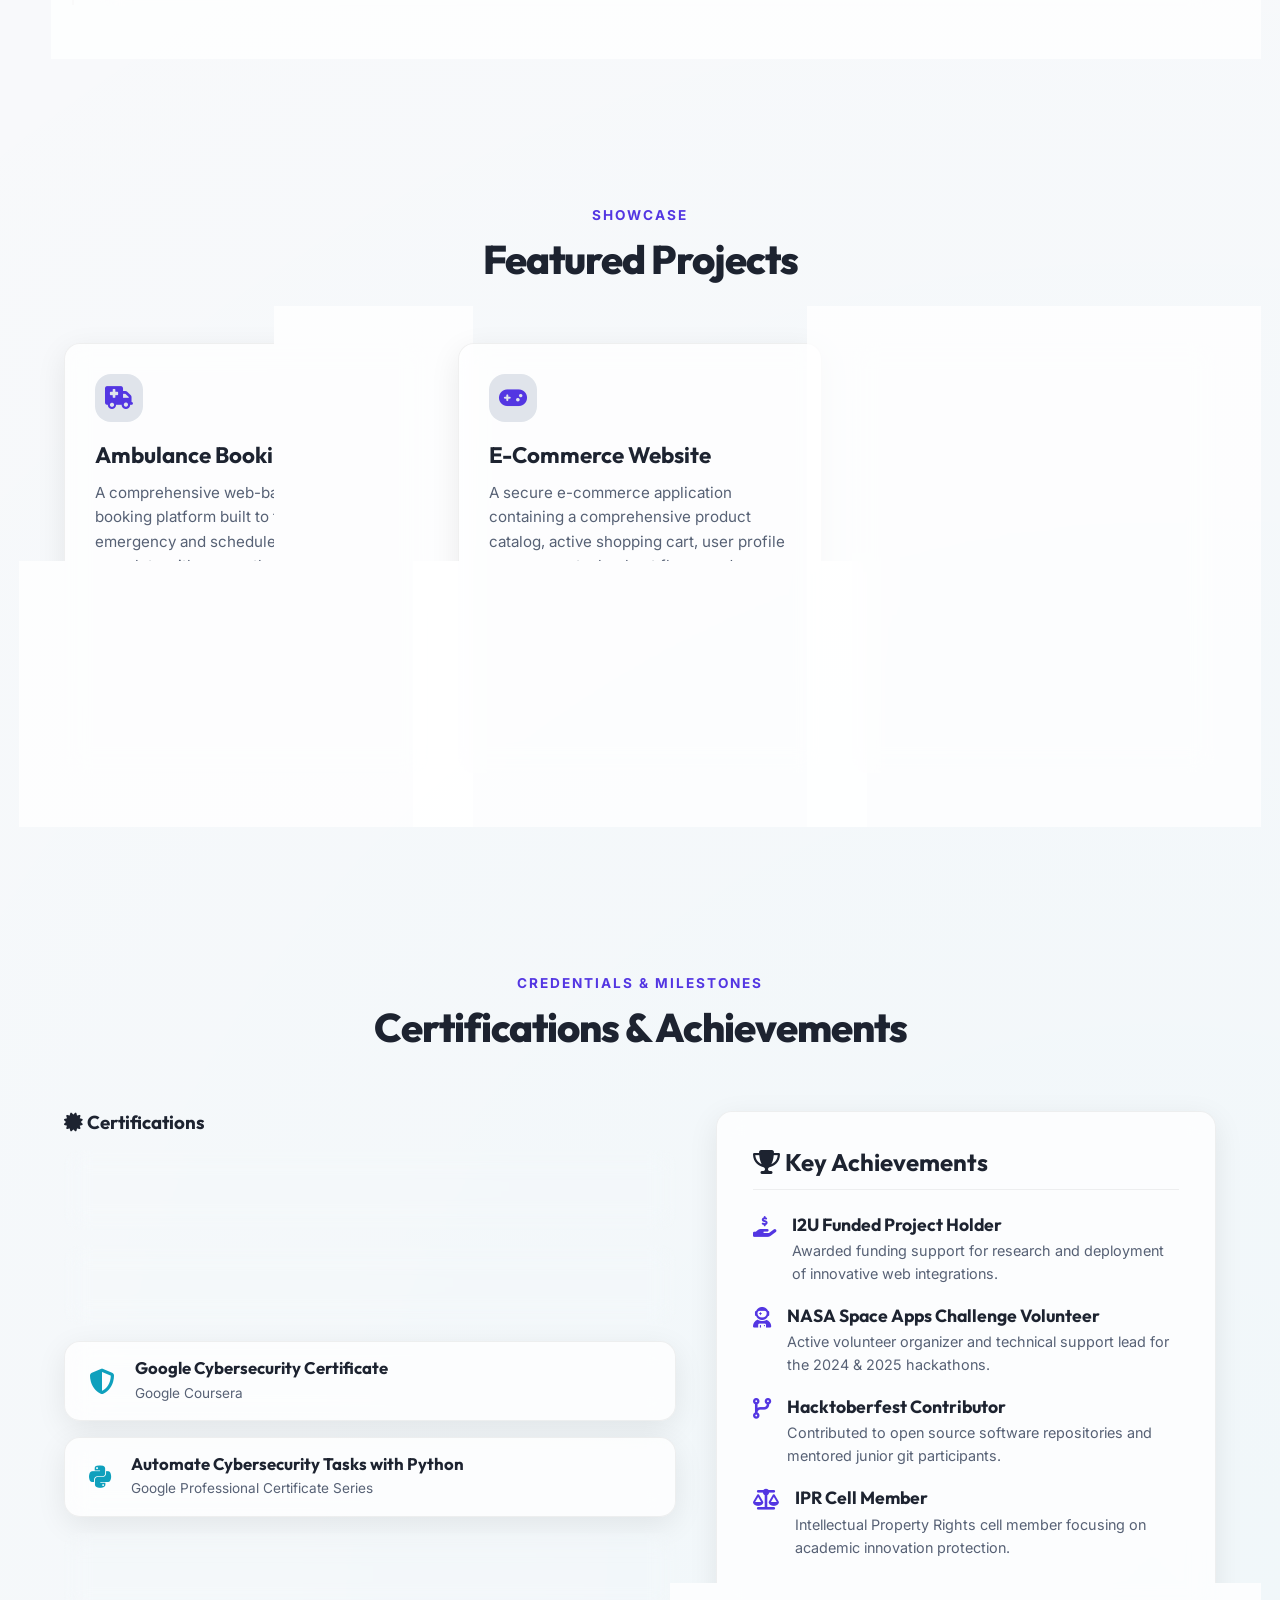
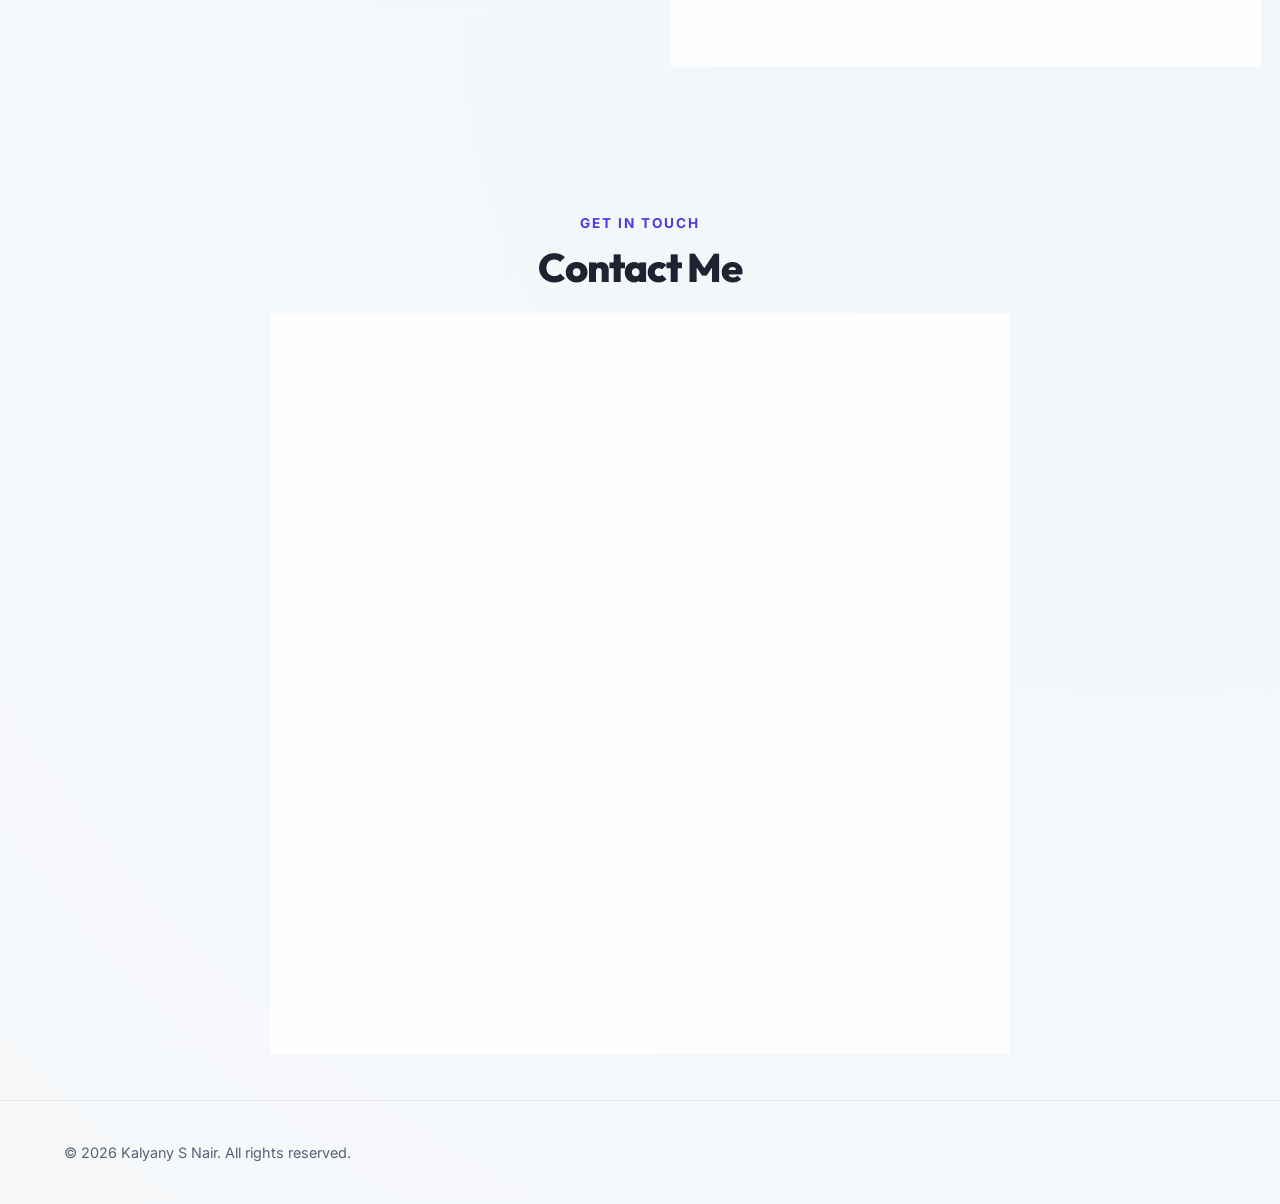
==== commit 8eb960a2: "Rename project titles to generic and professional terms" ====
--- a/index.html
+++ b/index.html
@@ -246,7 +246,7 @@
           <div class="project-icon">
             <i class="fa-solid fa-truck-medical"></i>
           </div>
-          <h3 class="project-title">SWIFTAID – Ambulance Booking System</h3>
+          <h3 class="project-title">Ambulance Booking System</h3>
           <p class="project-description">
             A comprehensive web-based ambulance booking platform built to facilitate emergency and scheduled ride bookings, complete with user authentication, administrative dashboard, and reactive response modules.
           </p>
@@ -257,7 +257,6 @@
             <span class="project-tech-tag">JavaScript</span>
             <span class="project-tech-tag">MySQL</span>
           </div>
-
         </div>
         
         <!-- Project 2: PlayTown -->
@@ -265,7 +264,7 @@
           <div class="project-icon">
             <i class="fa-solid fa-gamepad"></i>
           </div>
-          <h3 class="project-title">PlayTown – Toy Store E-Commerce</h3>
+          <h3 class="project-title">E-Commerce Website</h3>
           <p class="project-description">
             A secure e-commerce application containing a comprehensive product catalog, active shopping cart, user profile management, checkout flows, and database order logging.
           </p>
@@ -276,7 +275,6 @@
             <span class="project-tech-tag">MySQL</span>
             <span class="project-tech-tag">AWS EC2</span>
           </div>
-
         </div>
         
         <!-- Project 3: EduFund -->
@@ -284,7 +282,7 @@
           <div class="project-icon">
             <i class="fa-solid fa-graduation-cap"></i>
           </div>
-          <h3 class="project-title">EDUFUND – Decentralized Scholarship</h3>
+          <h3 class="project-title">Decentralized Scholarship Platform</h3>
           <p class="project-description">
             A secure blockchain-powered scholarship ecosystem utilizing smart contracts for transparent and decentralized funding flows, integrated into a React web interface.
           </p>
@@ -295,7 +293,6 @@
             <span class="project-tech-tag">Node.js</span>
             <span class="project-tech-tag">MetaMask</span>
           </div>
-
         </div>
       </div>
     </div>
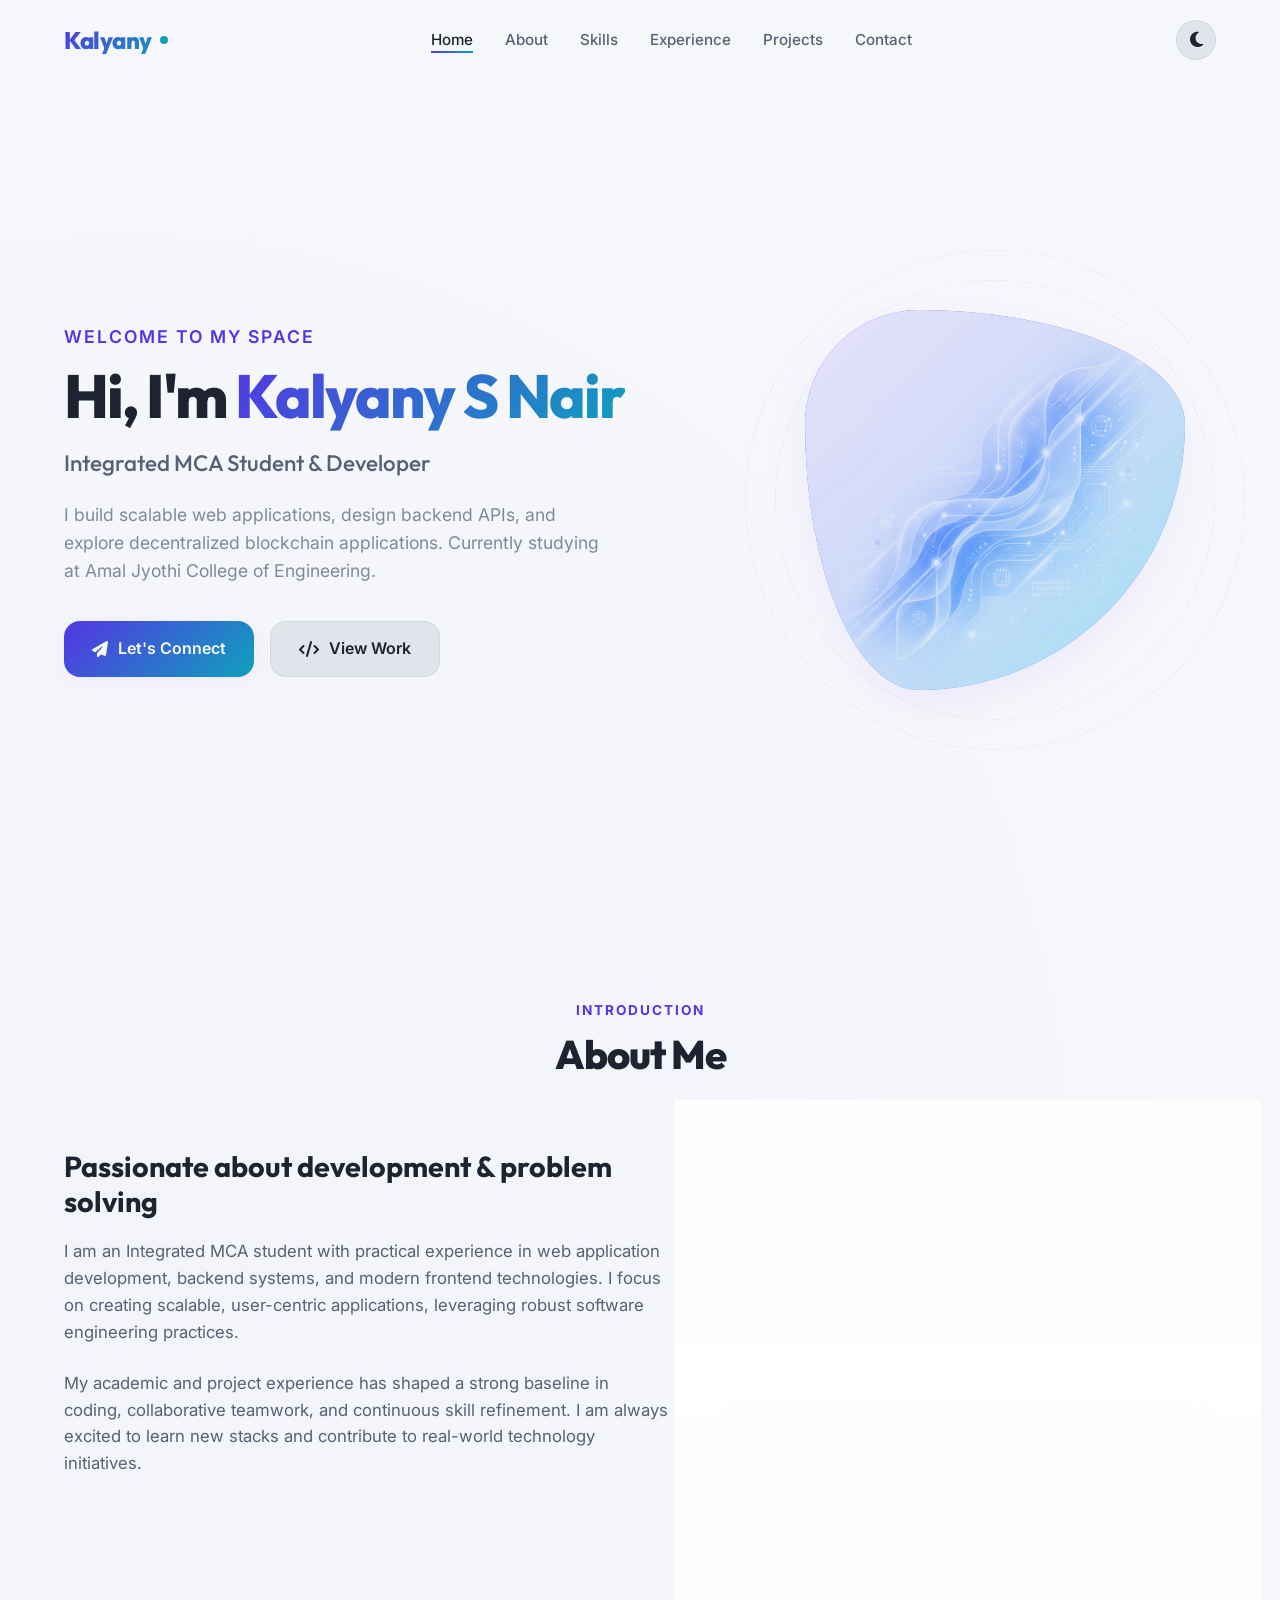
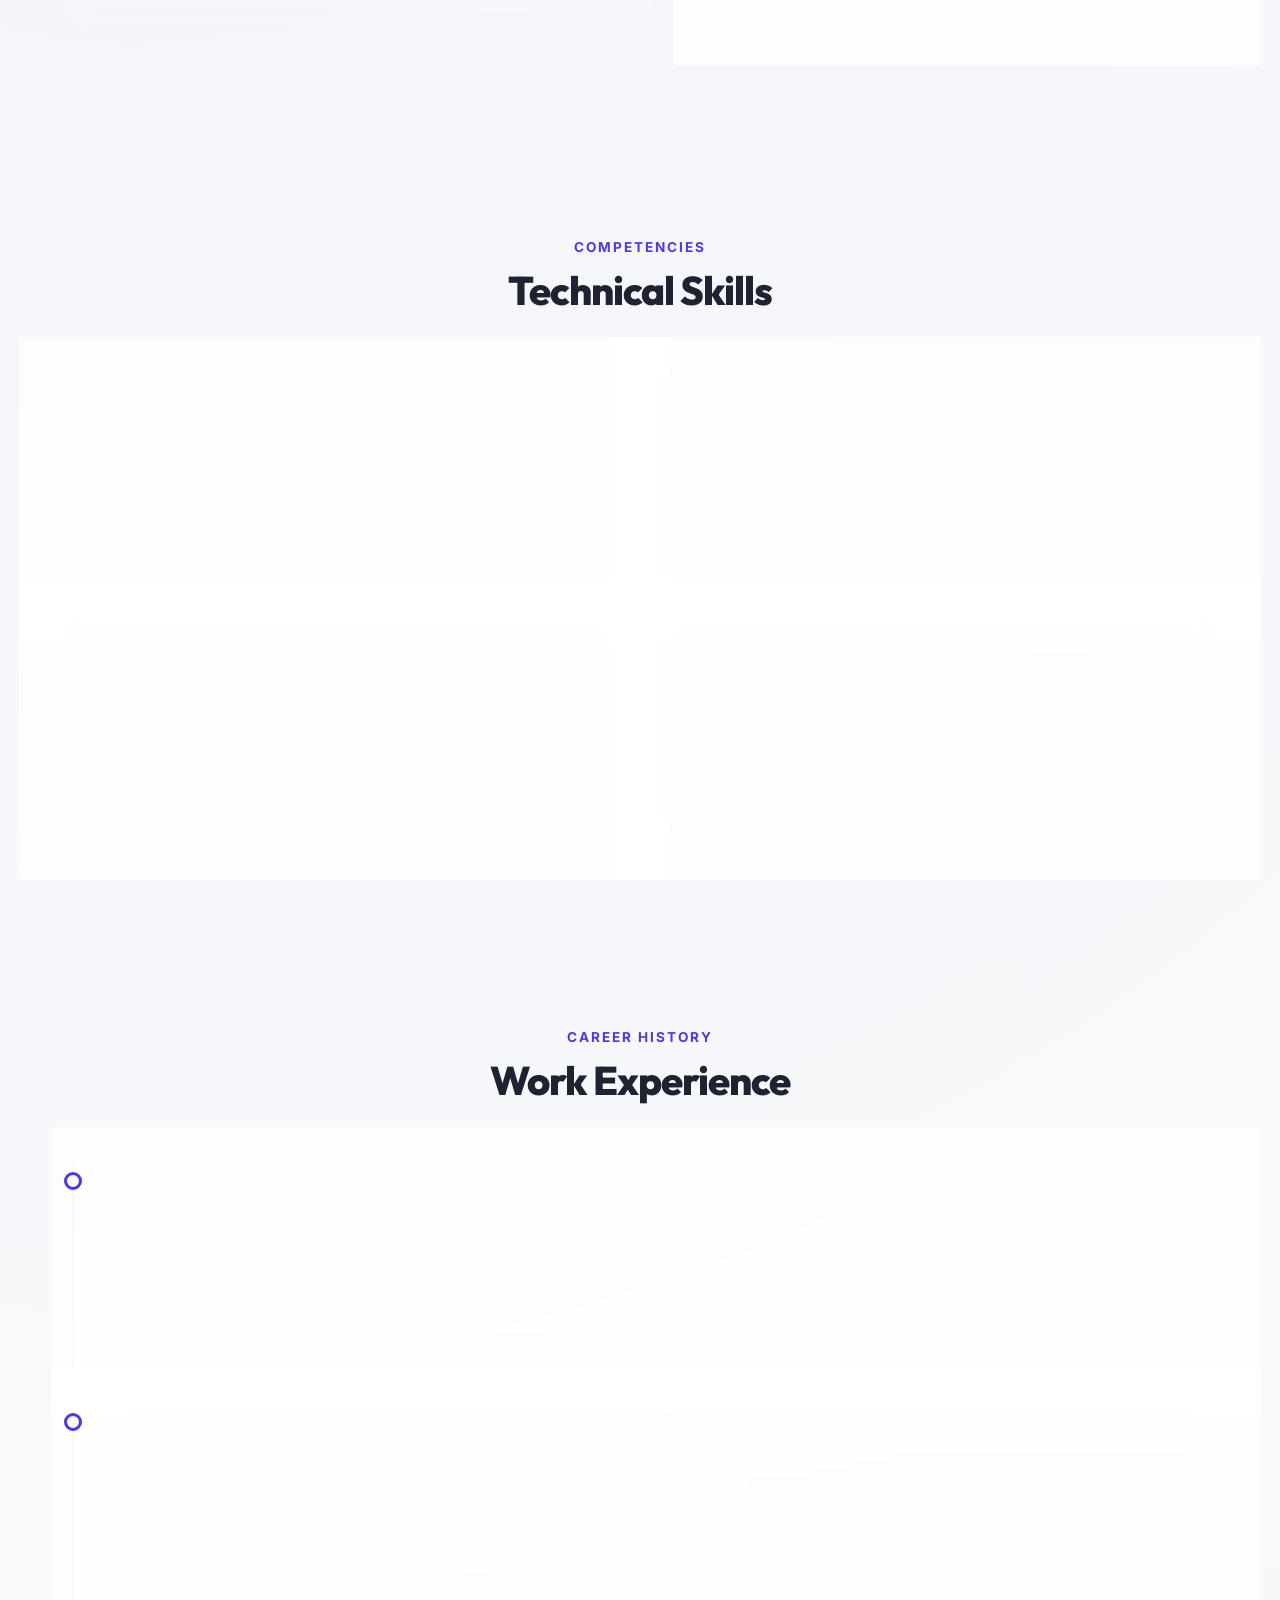
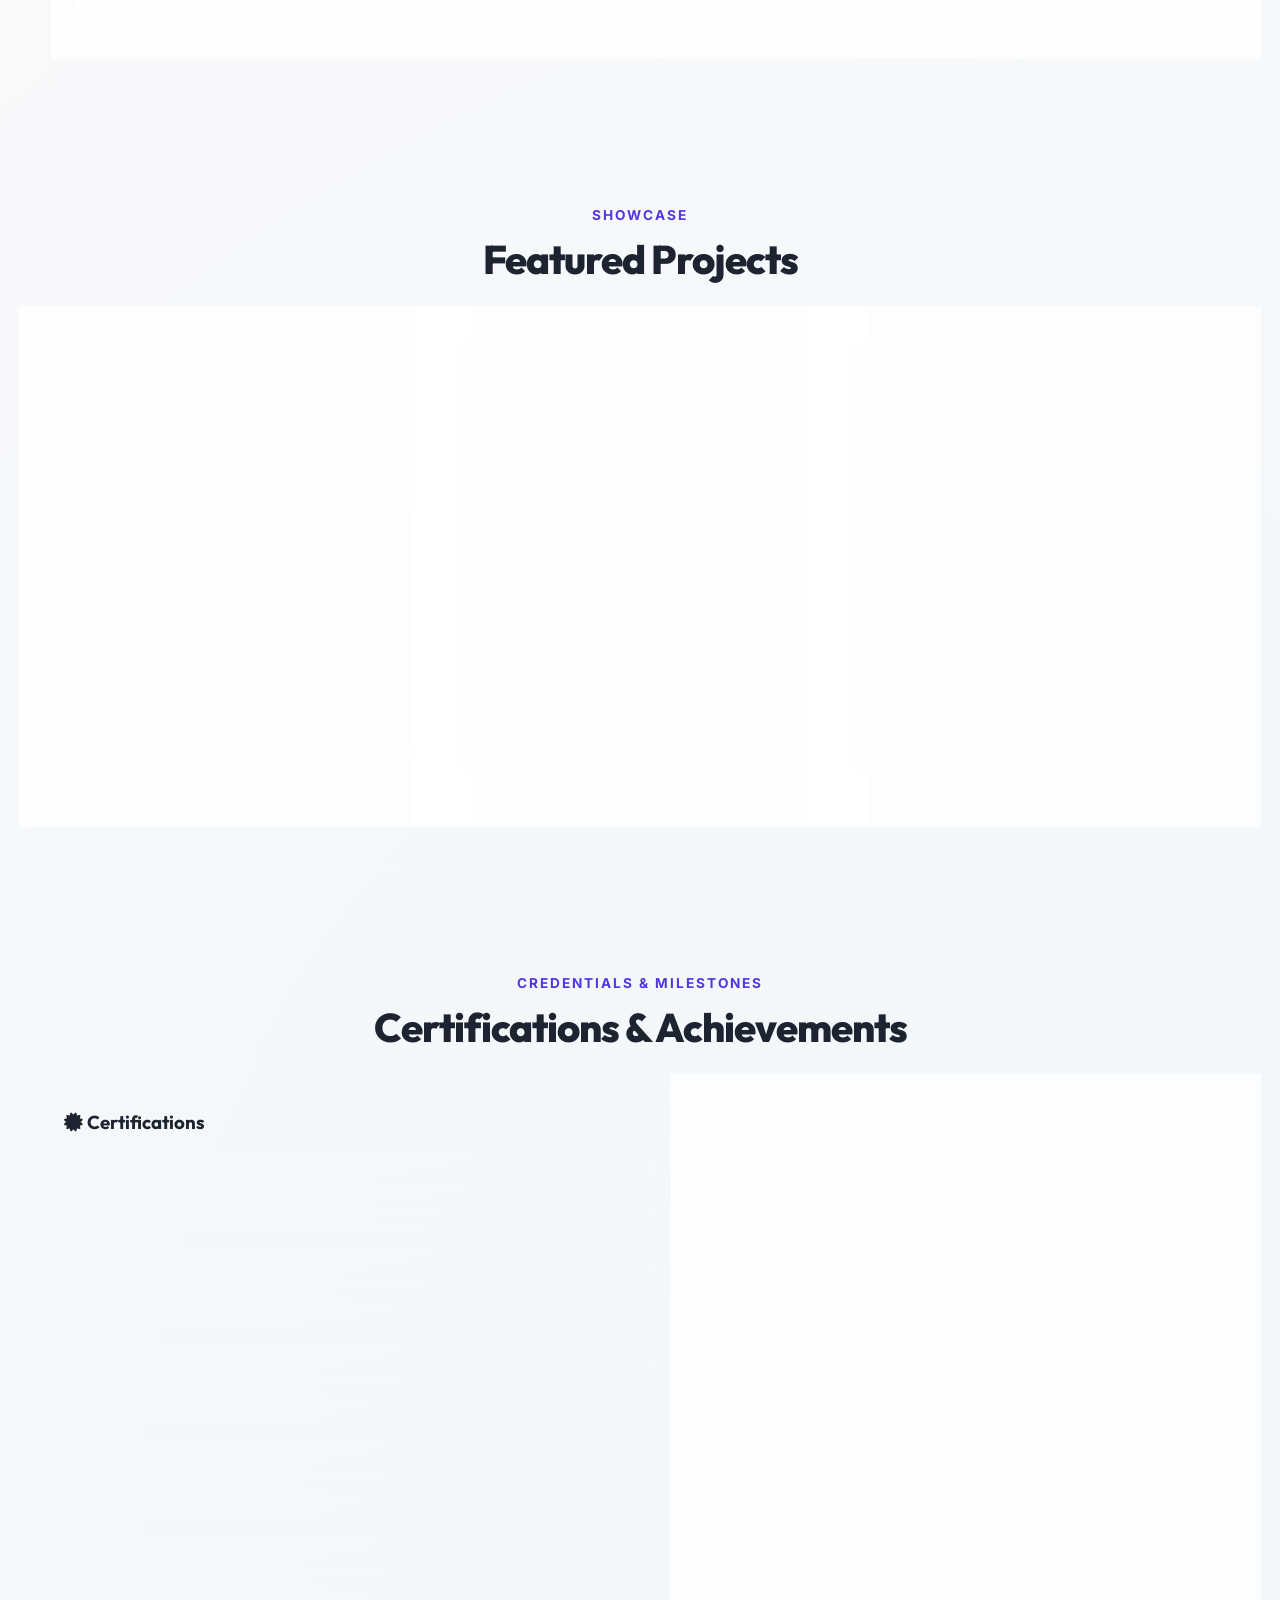
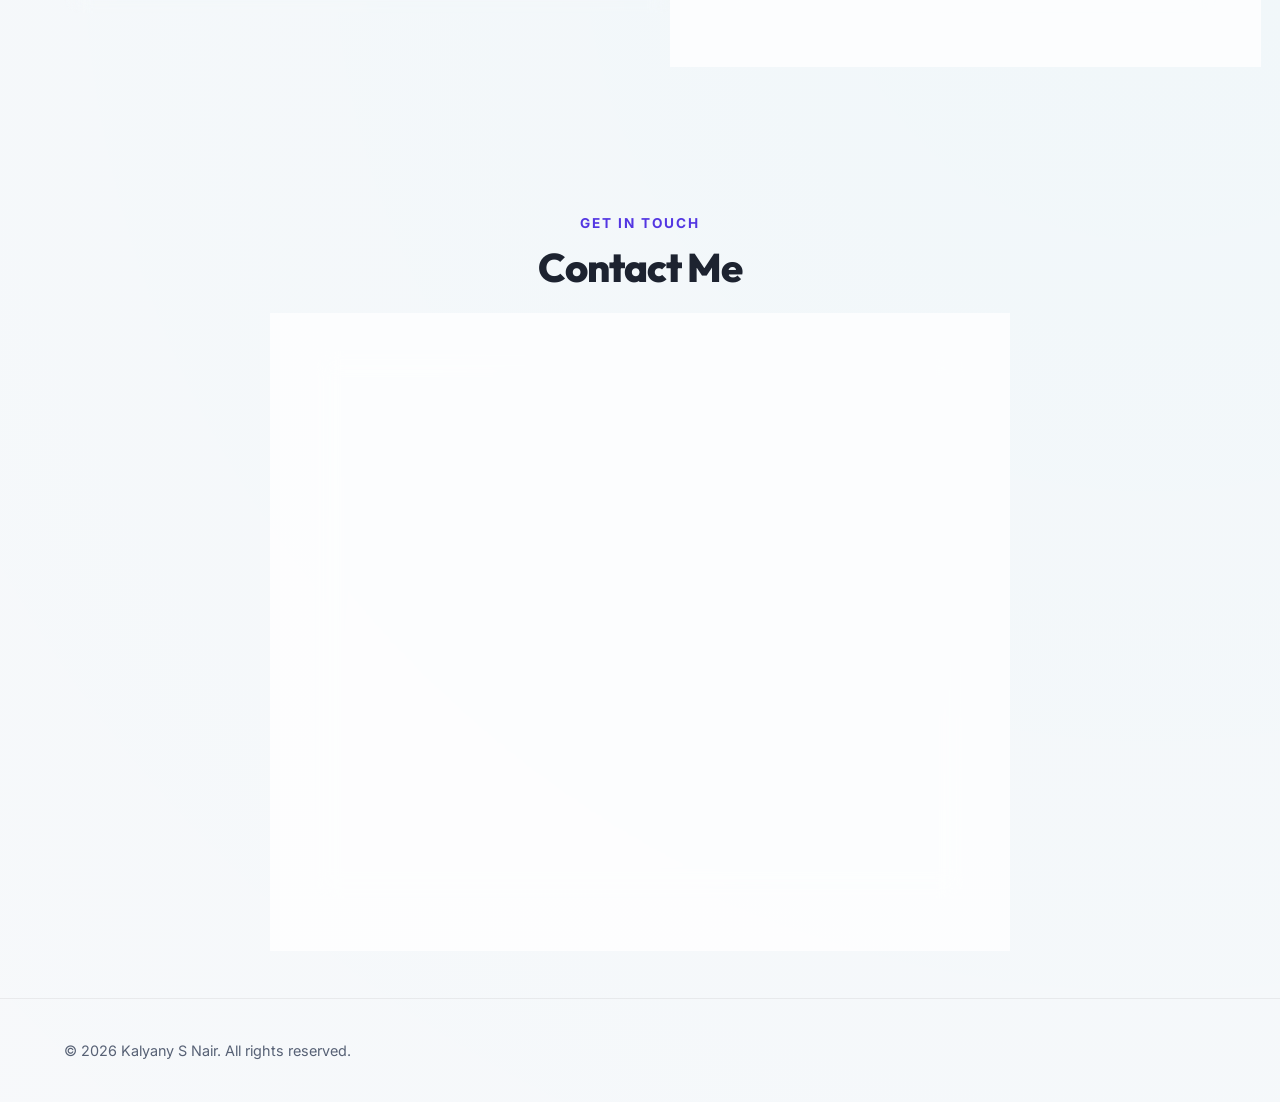
==== commit c185fba3: "Set email to kalyanysanalnair@gmail.com and remove secondary email" ====
--- a/index.html
+++ b/index.html
@@ -413,16 +413,8 @@
             <div class="contact-method">
               <div class="contact-icon"><i class="fa-solid fa-envelope"></i></div>
               <div class="contact-details">
-                <span>Primary Email</span>
-                <a href="mailto:kalyanysanal@gmail.com">kalyanysanal@gmail.com</a>
-              </div>
-            </div>
-
-            <div class="contact-method">
-              <div class="contact-icon"><i class="fa-solid fa-envelope"></i></div>
-              <div class="contact-details">
-                <span>Secondary Email</span>
-                <a href="mailto:kalyany.nikunjam@gmail.com">kalyany.nikunjam@gmail.com</a>
+                <span>Email</span>
+                <a href="mailto:kalyanysanalnair@gmail.com">kalyanysanalnair@gmail.com</a>
               </div>
             </div>
 
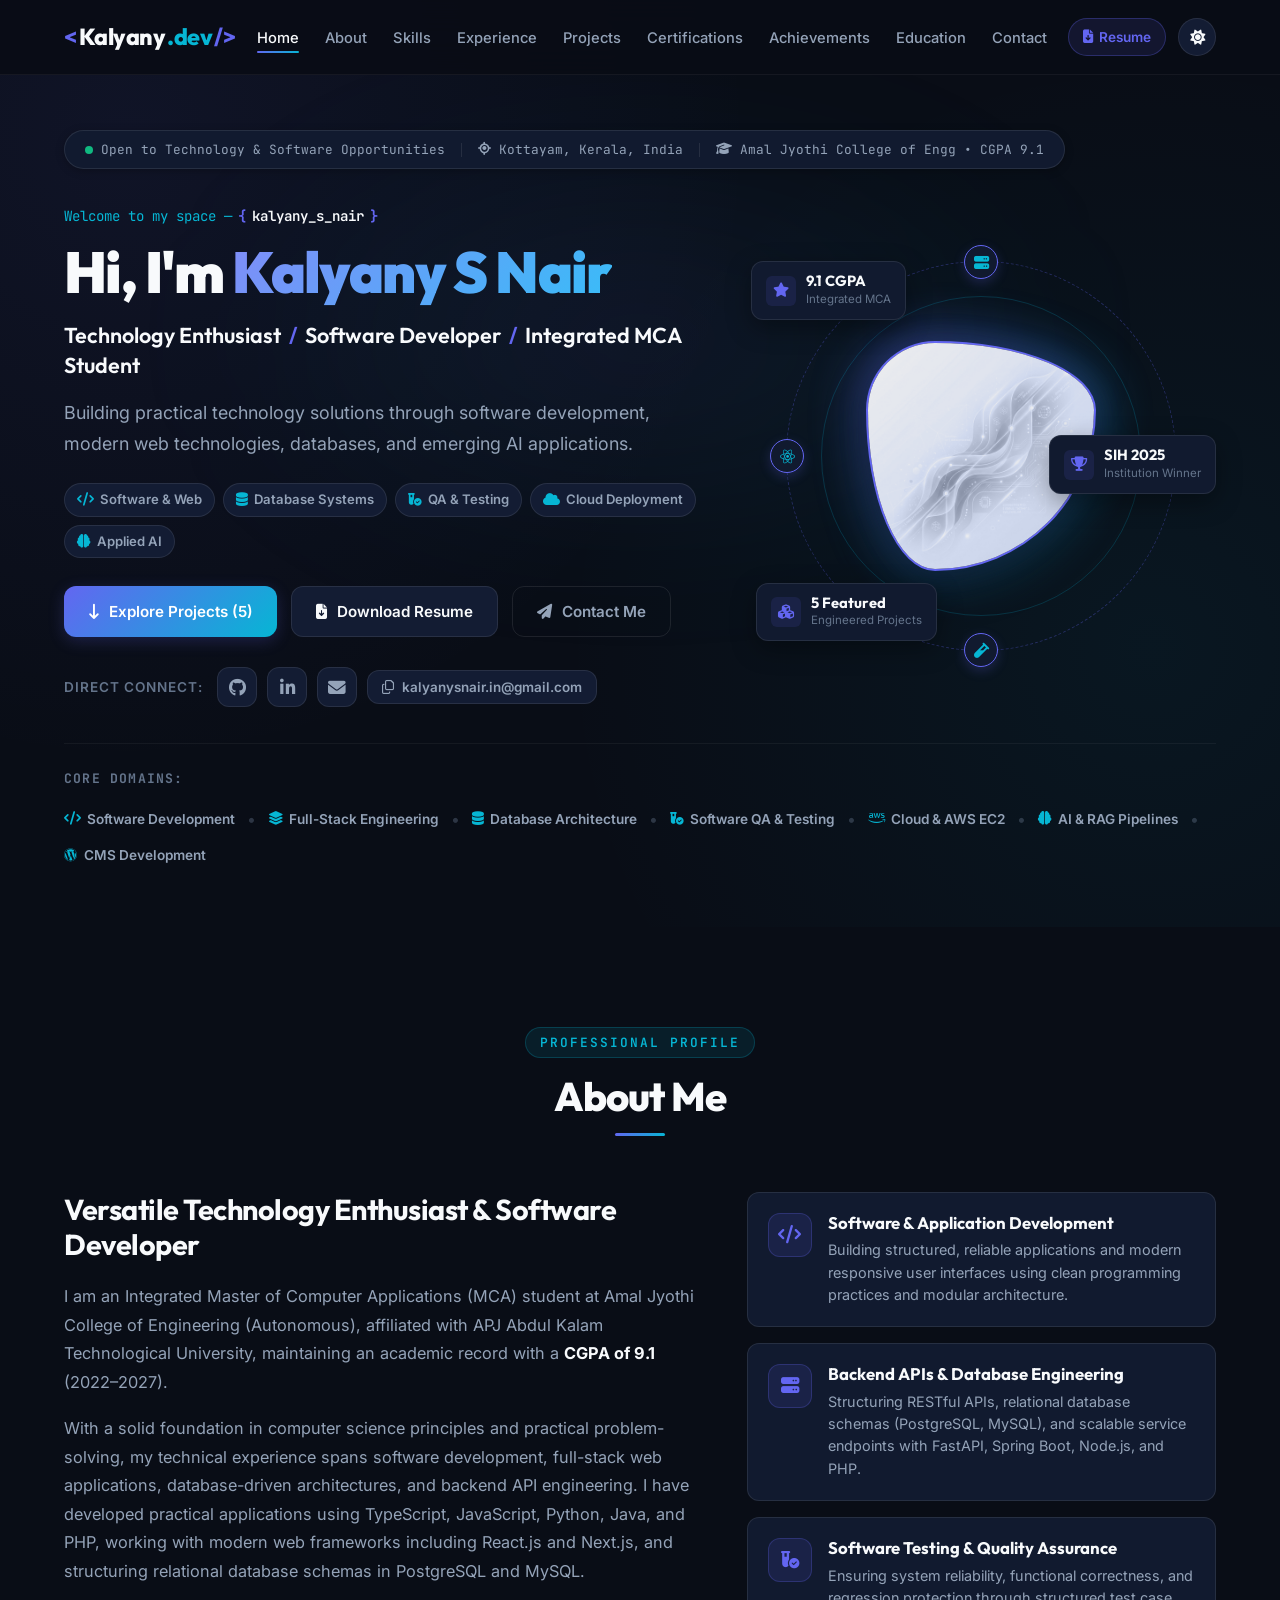
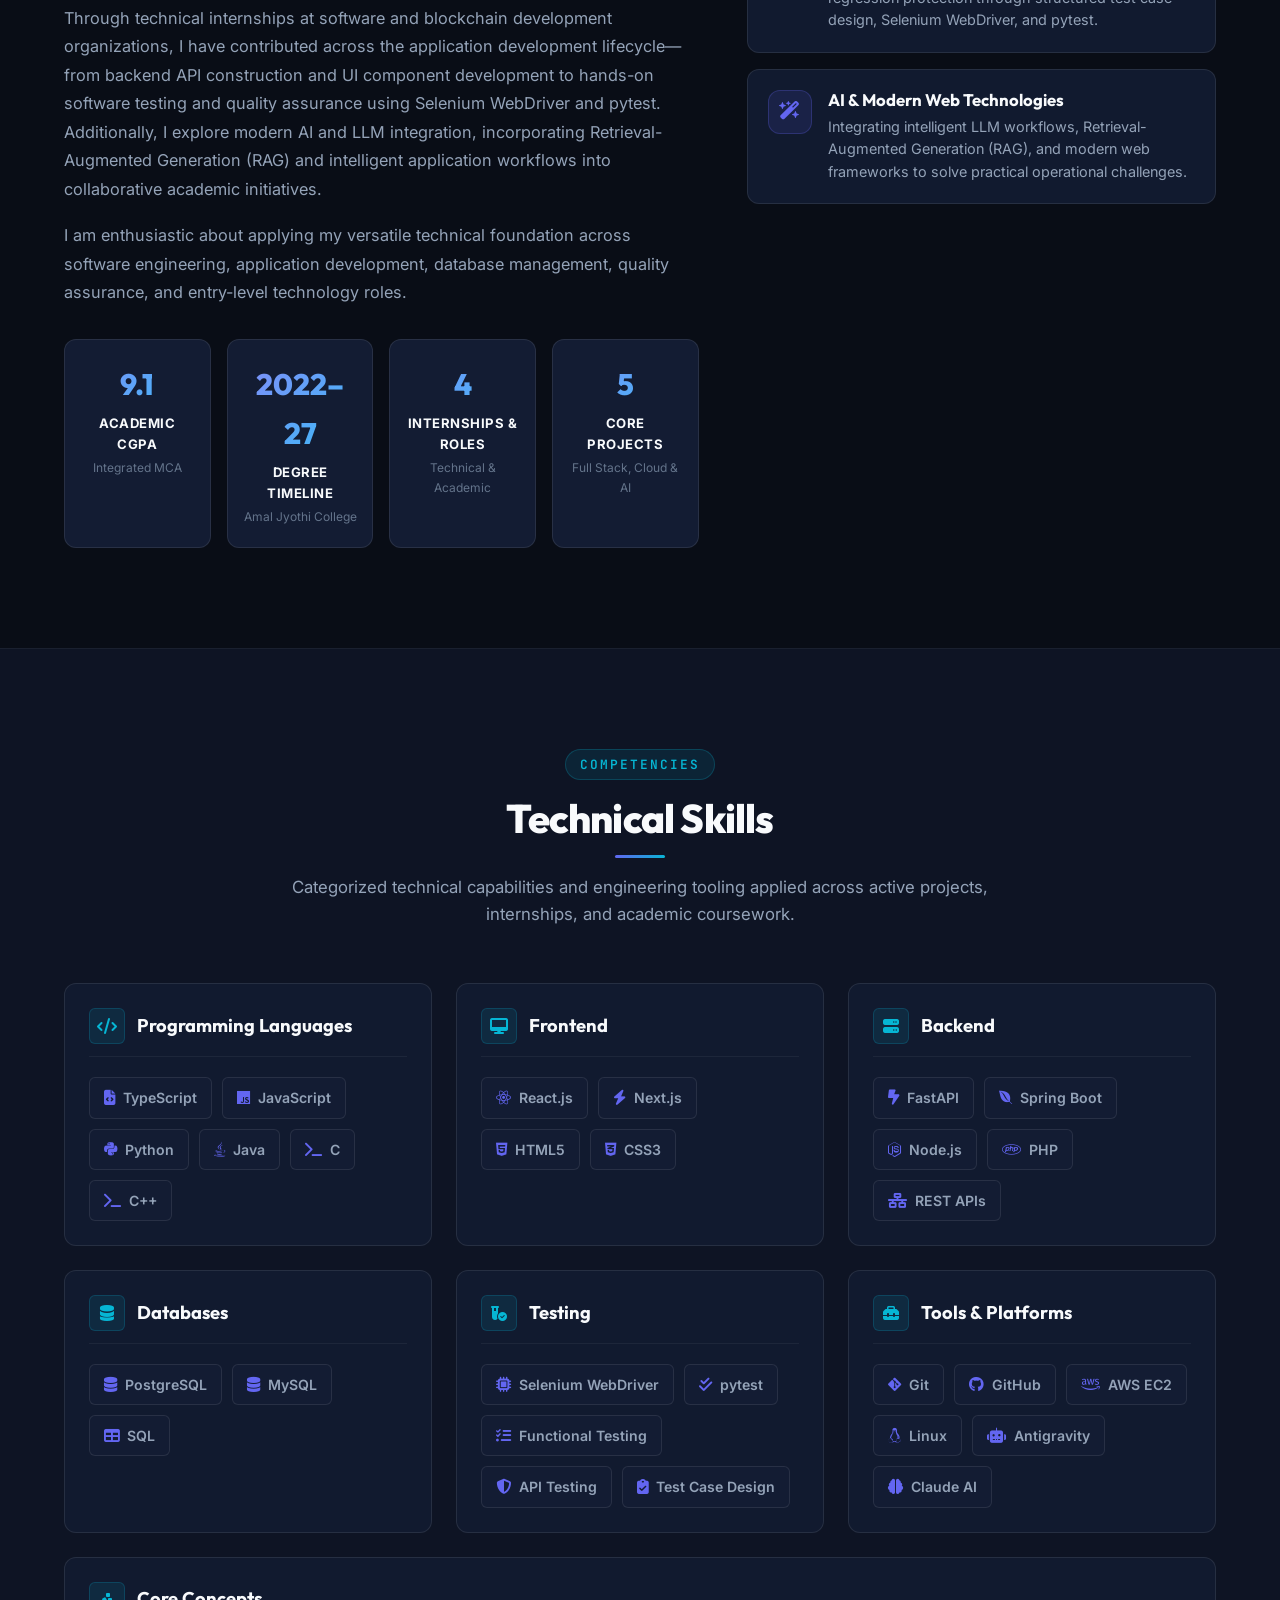
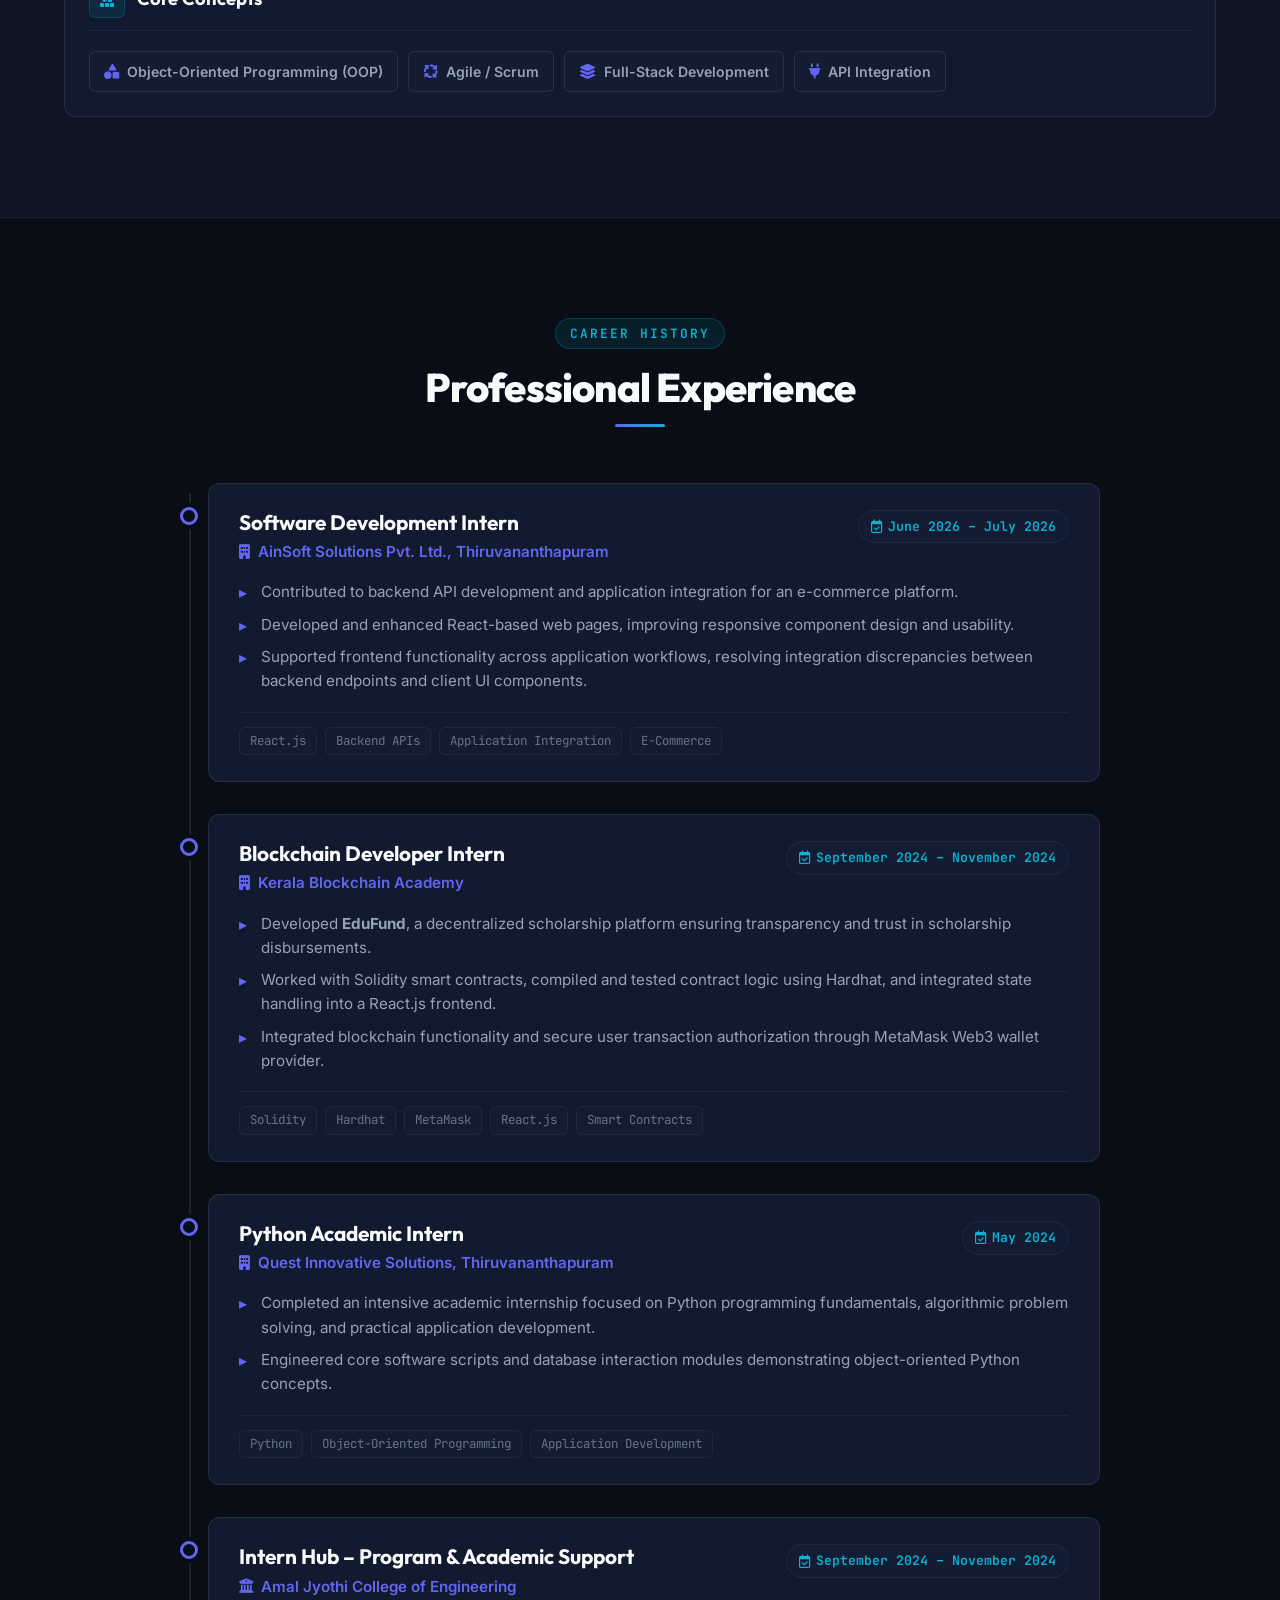
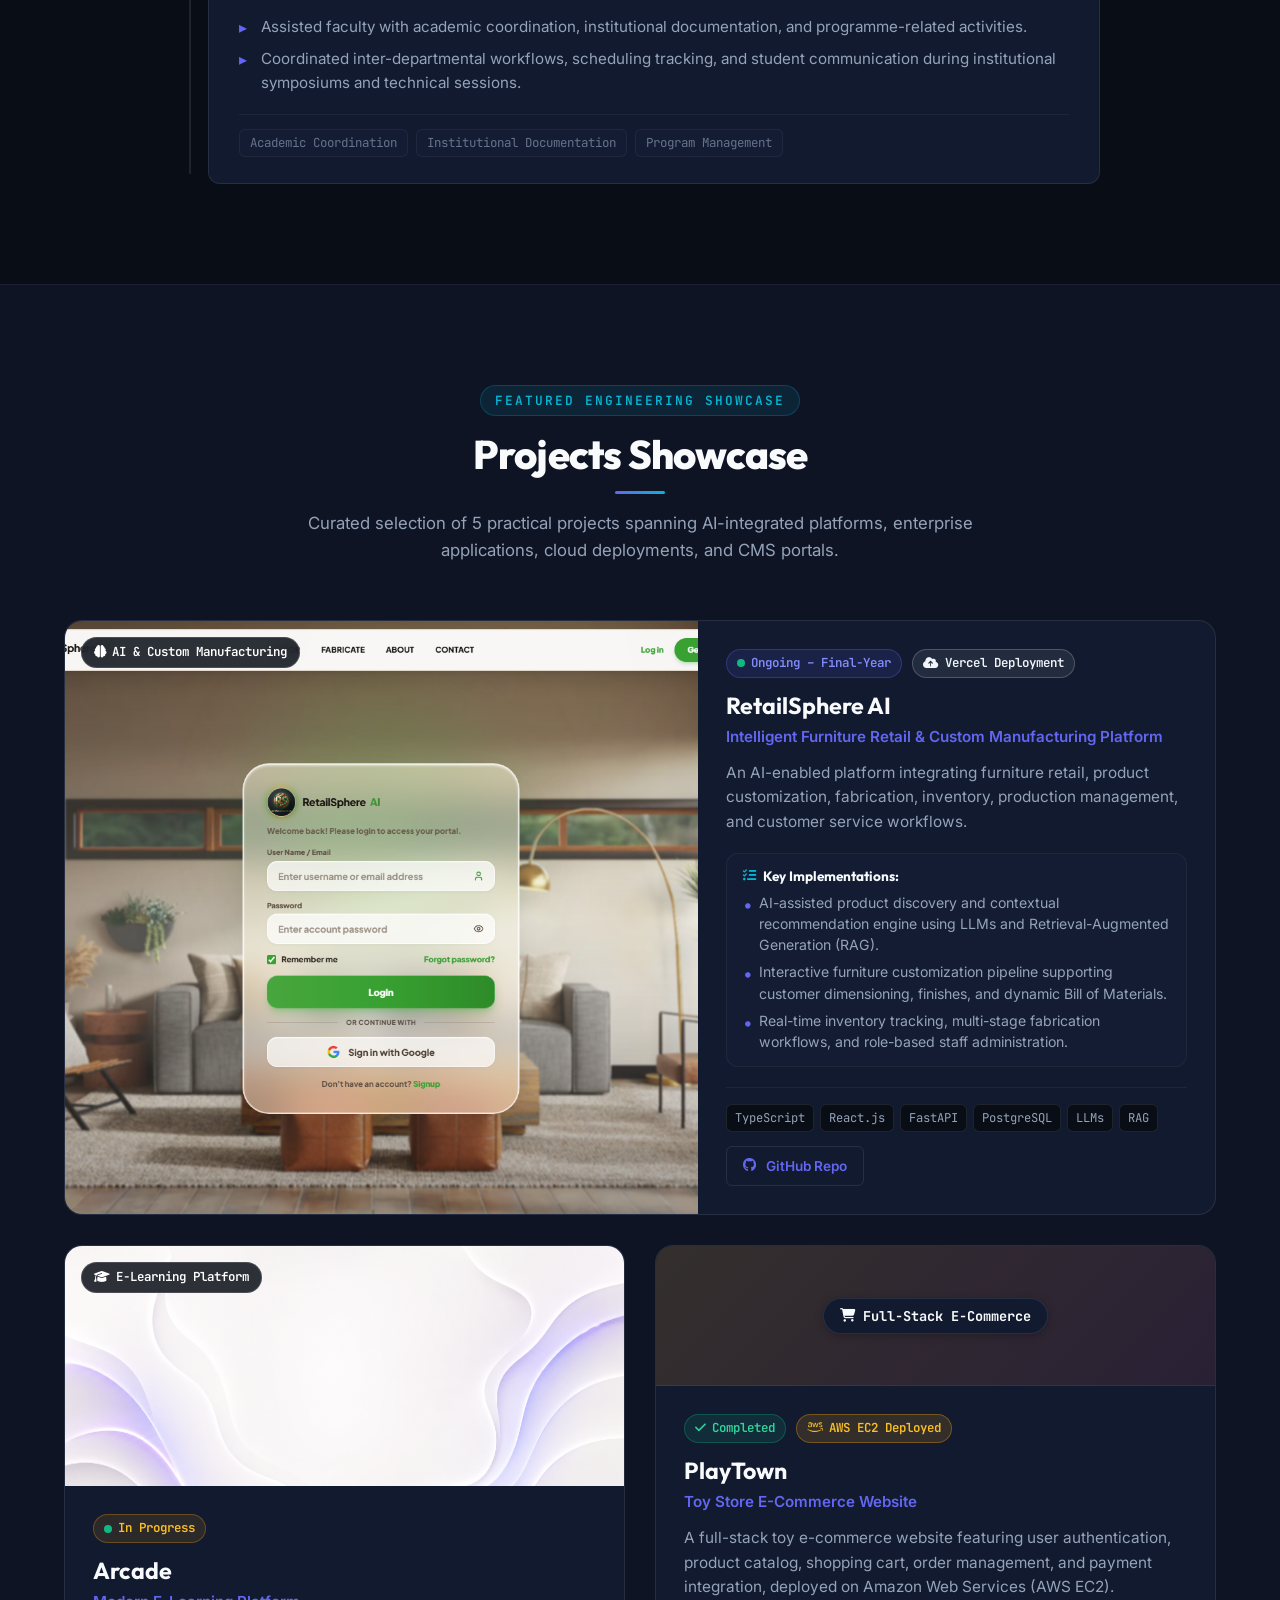
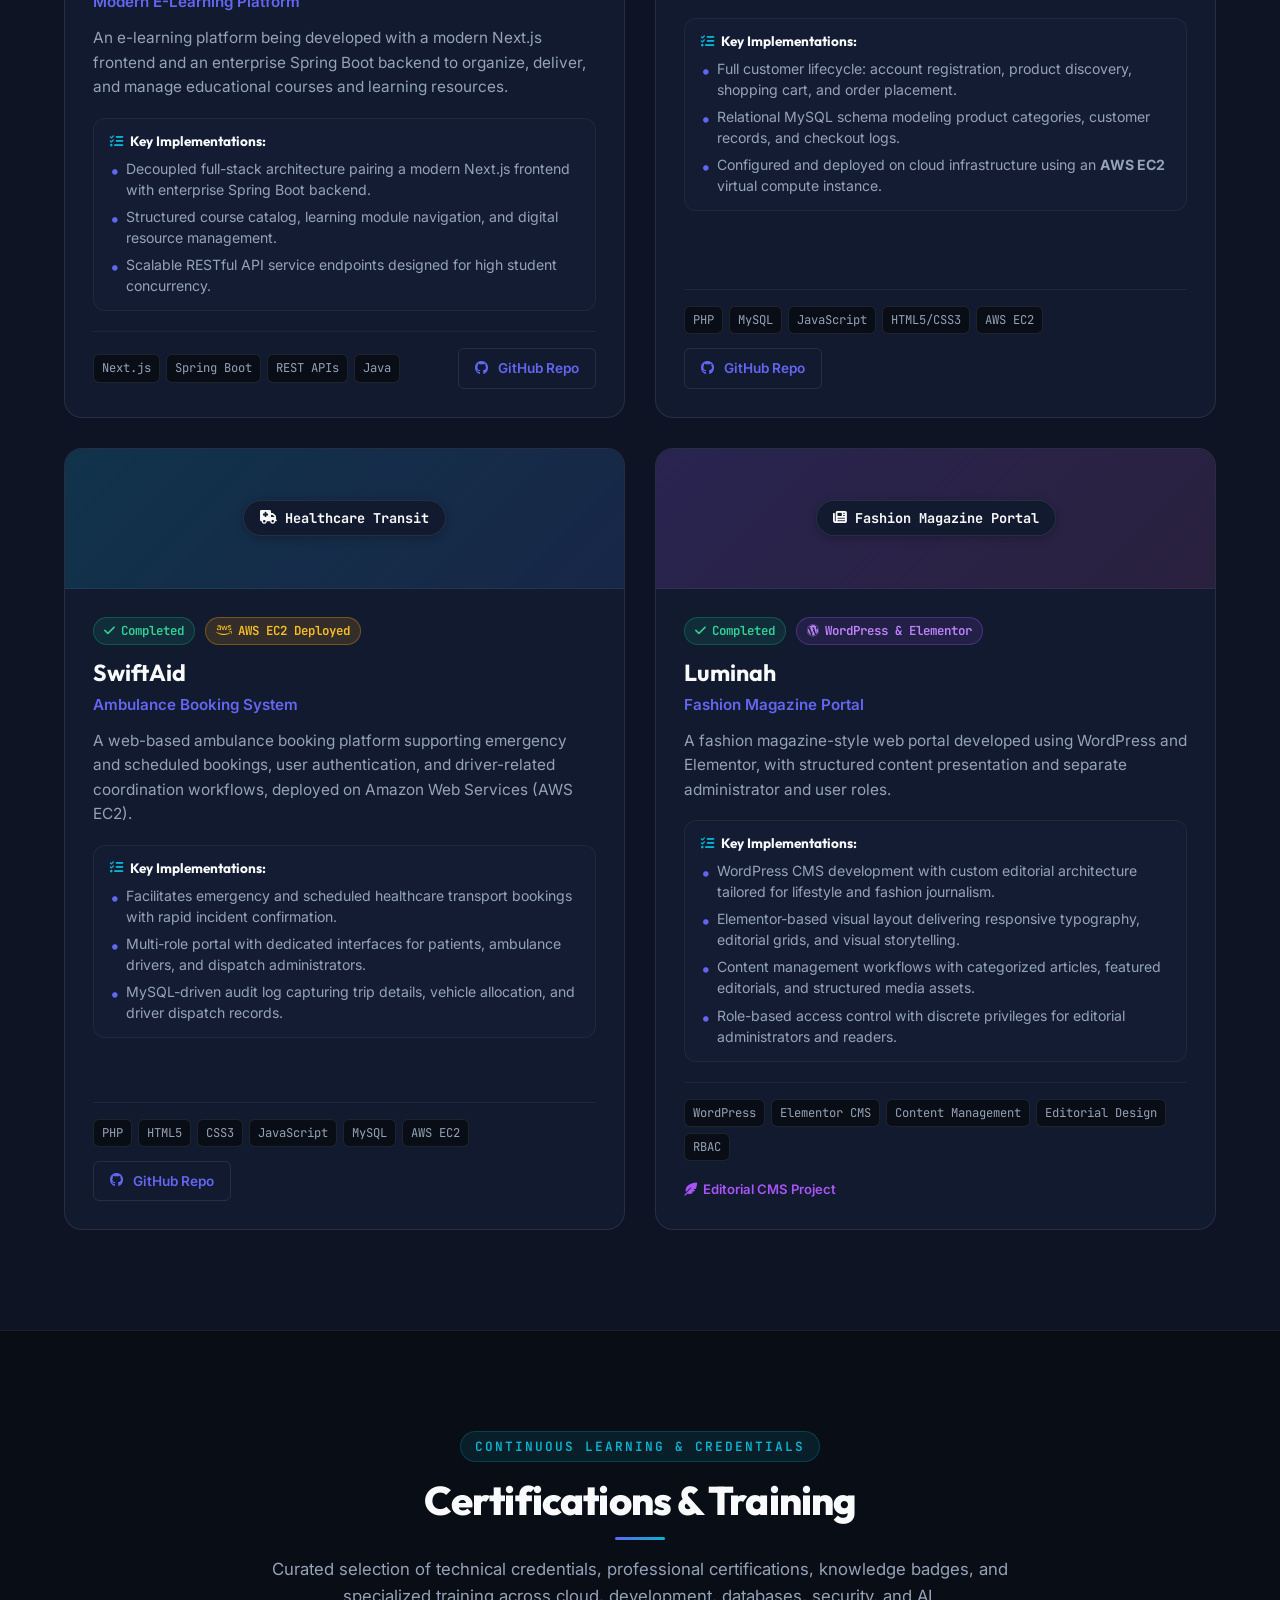
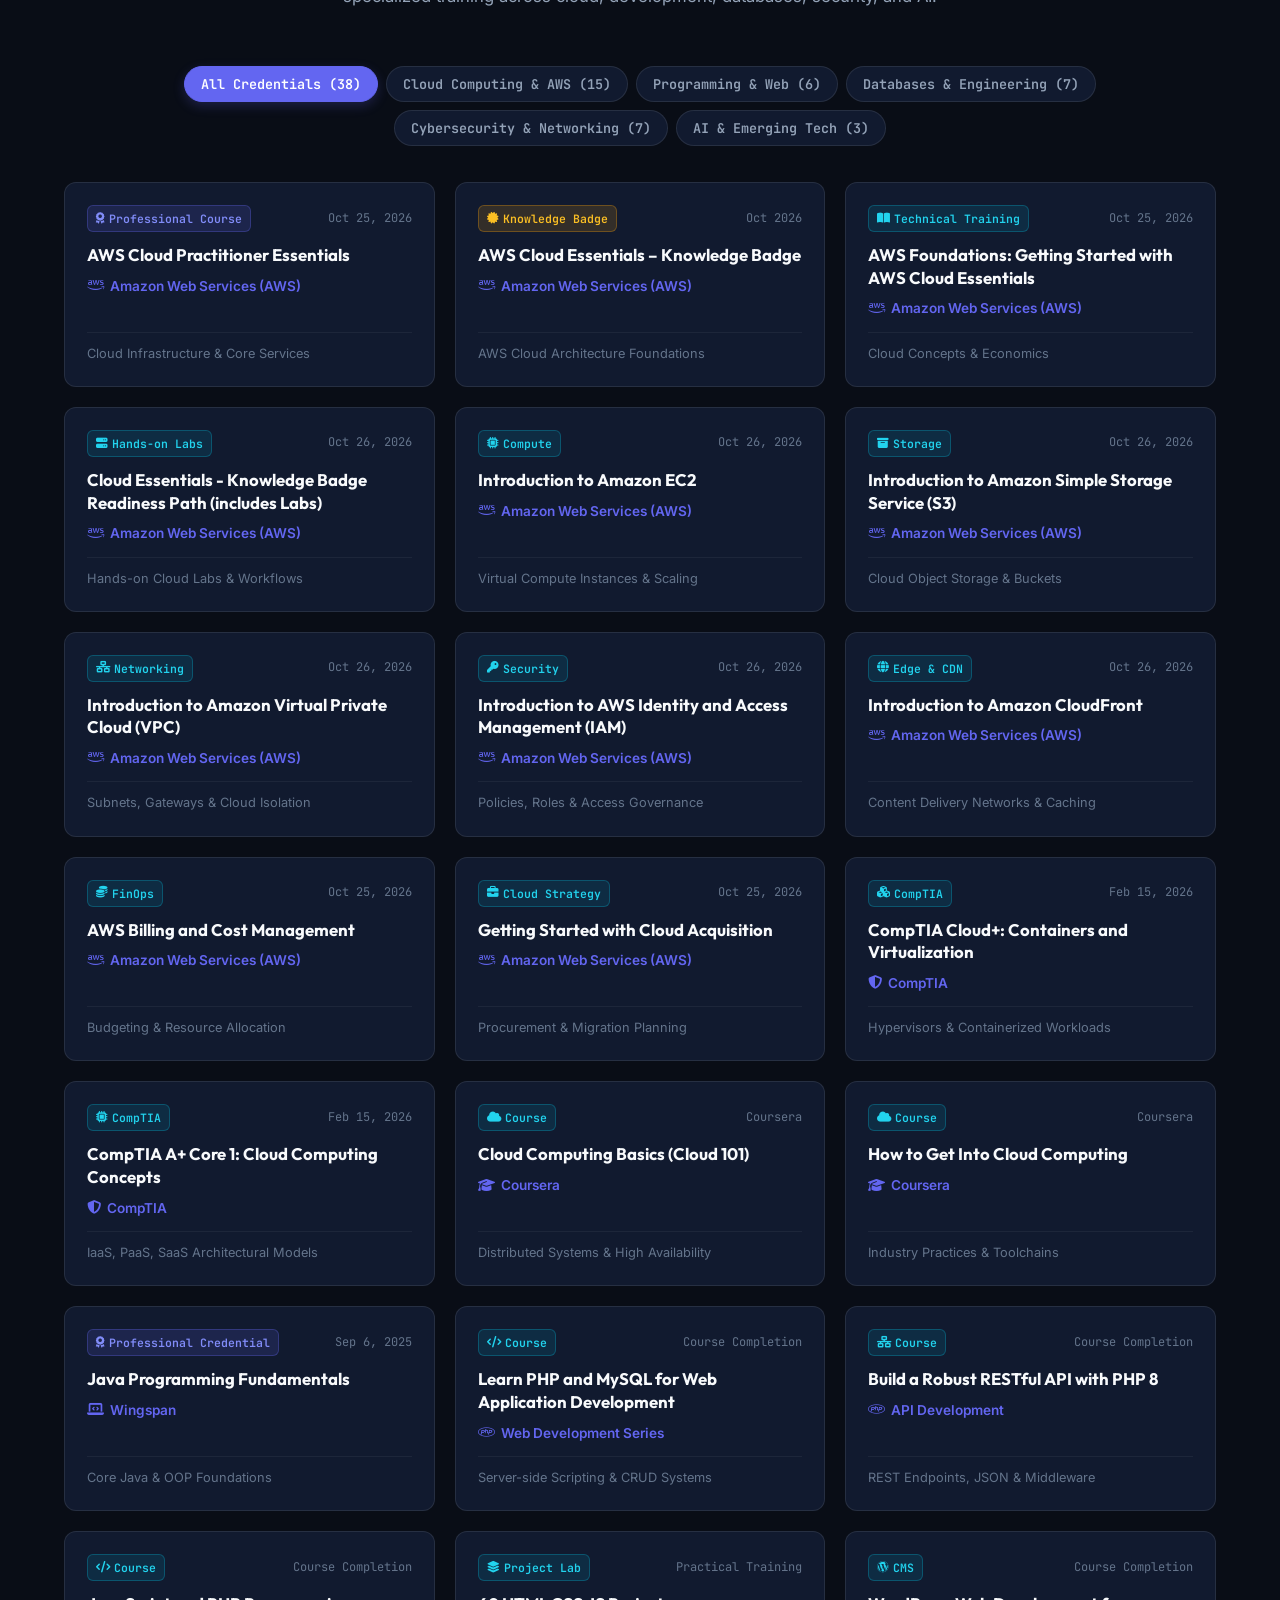
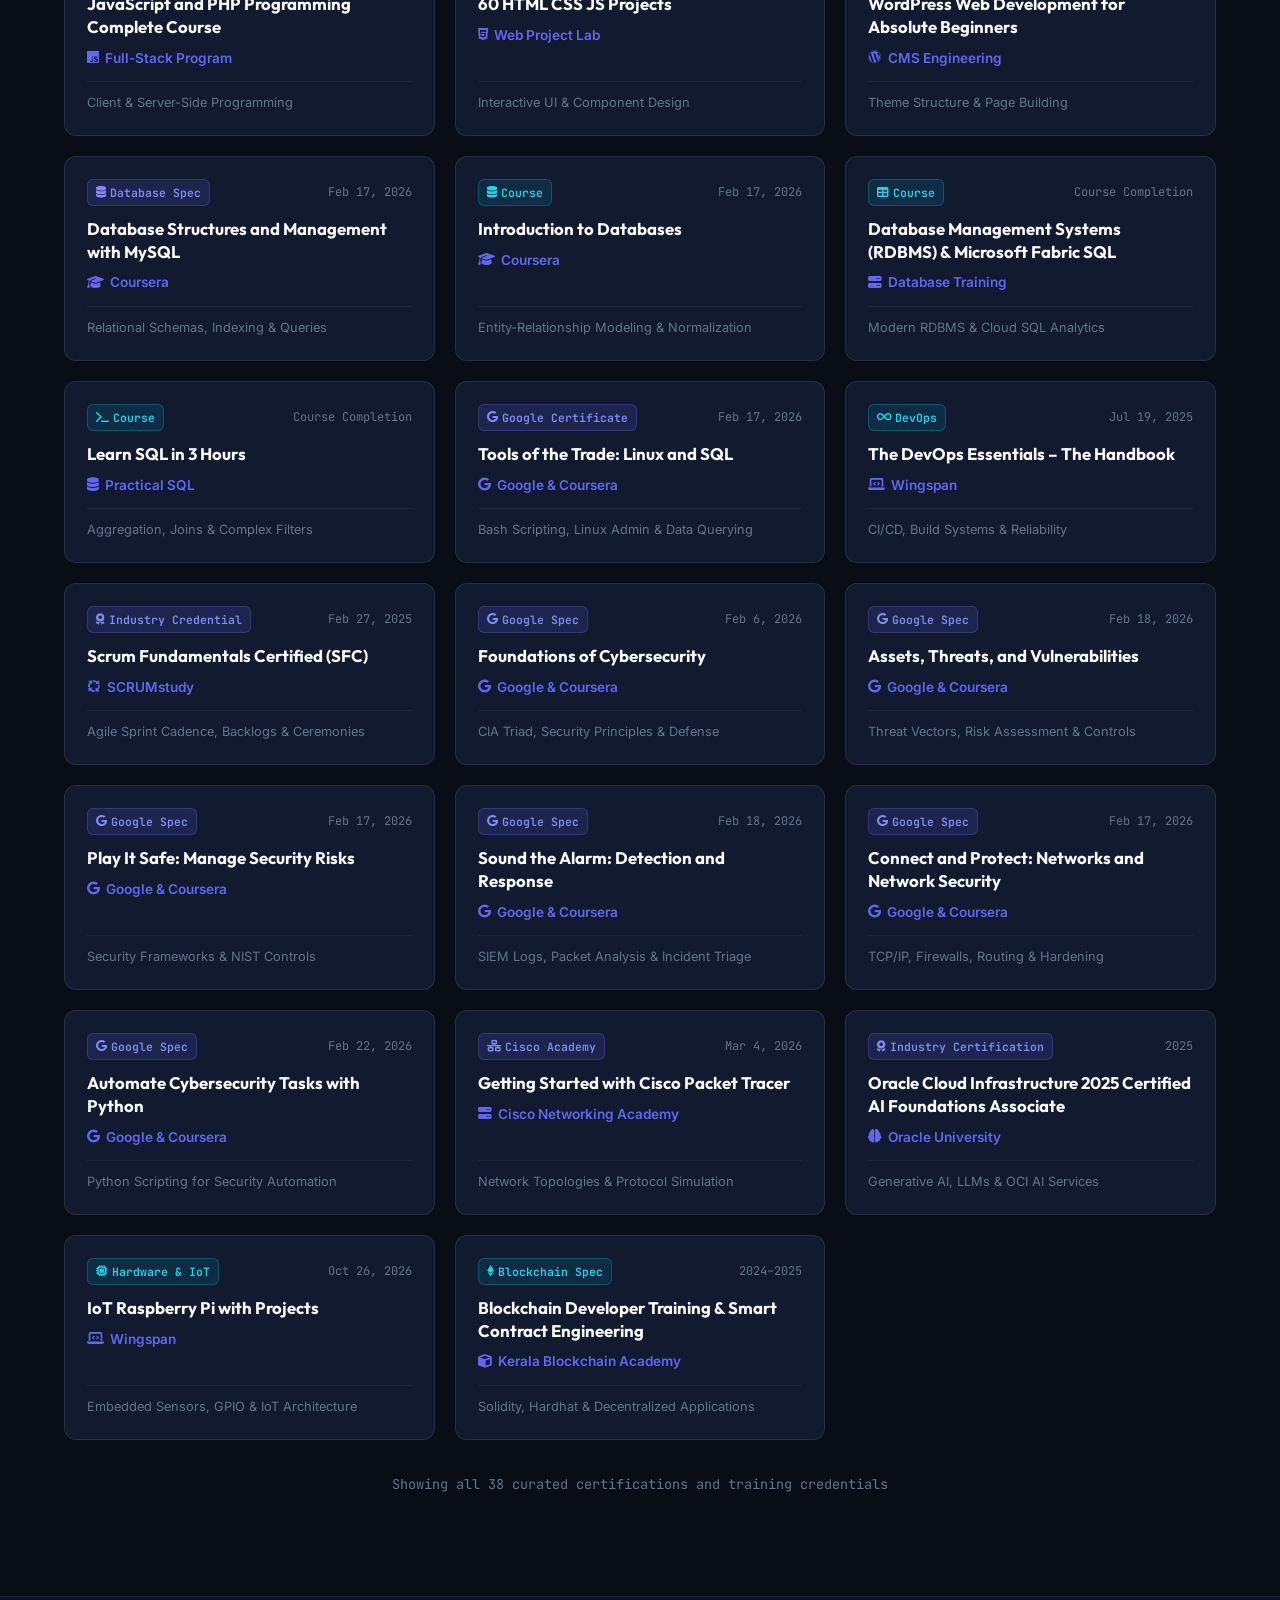
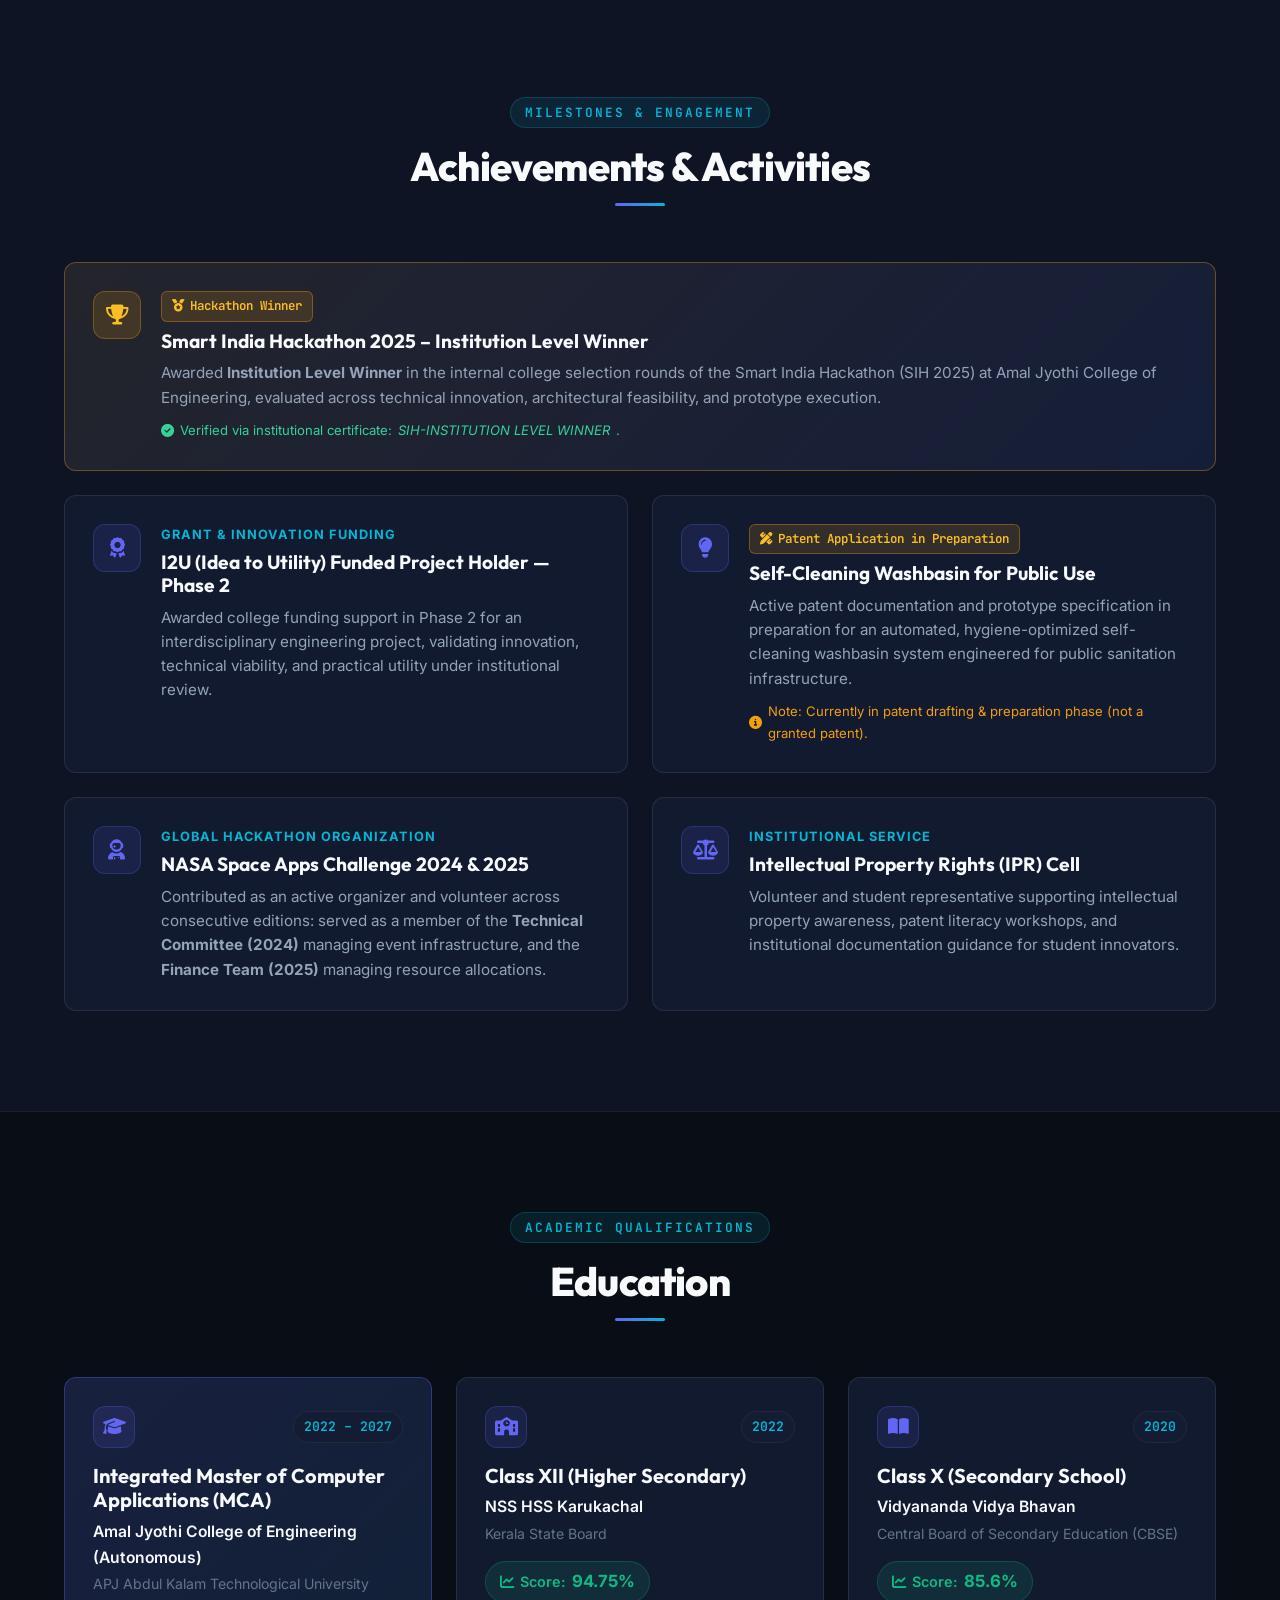
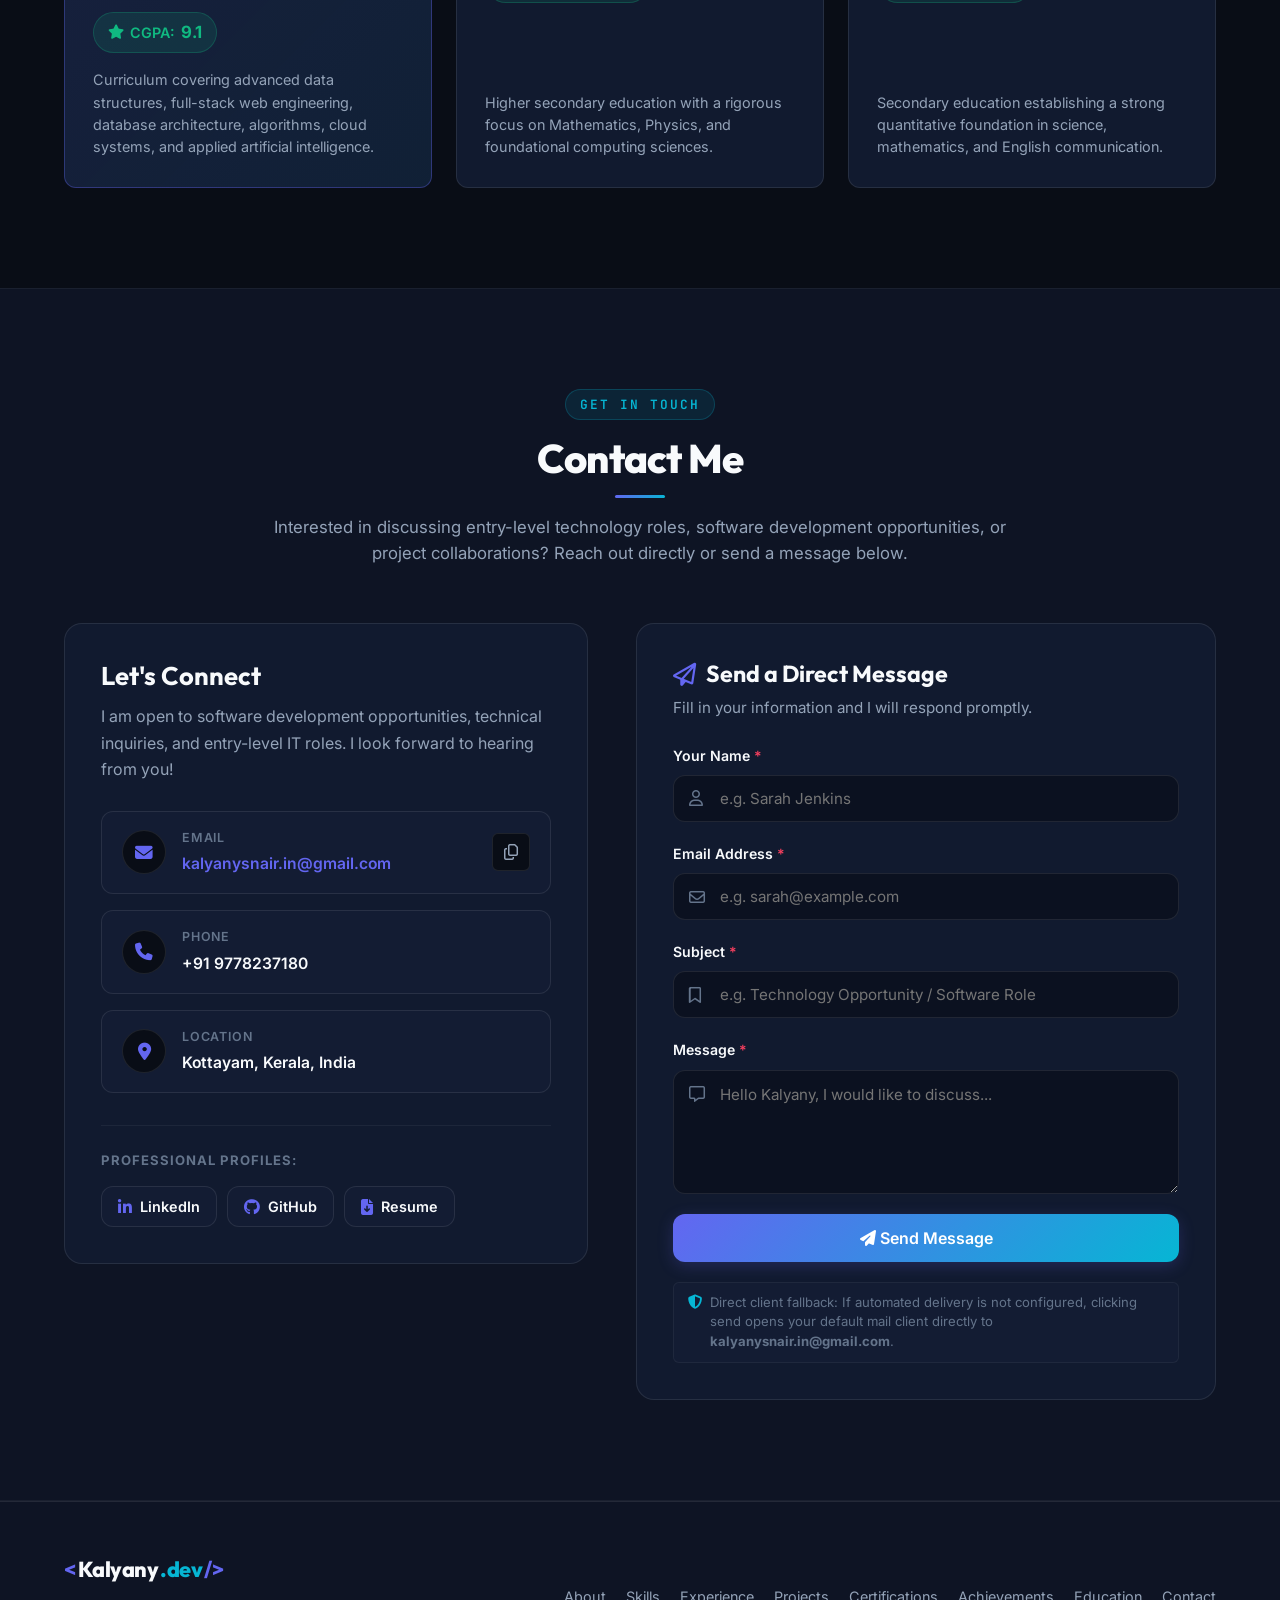
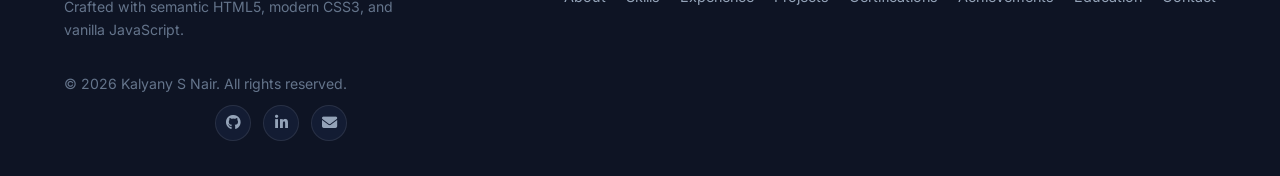
==== commit 26ca7f98: "Refine portfolio design and update projects and achievements" ====
--- a/index.html
+++ b/index.html
@@ -1,461 +1,1705 @@
 <!DOCTYPE html>
-<html lang="en" data-theme="light">
+<html lang="en" data-theme="dark">
+
 <head>
   <meta charset="UTF-8">
   <meta name="viewport" content="width=device-width, initial-scale=1.0">
-  <title>Kalyany S Nair | Portfolio</title>
-  <meta name="description" content="Professional portfolio of Kalyany S Nair, an Integrated MCA student specializing in full-stack web development and blockchain. Check out my projects, experience, and skills.">
-  
+  <title>Kalyany S Nair | Technology Enthusiast, Software Developer &amp; Integrated MCA Student</title>
+  <meta name="description"
+    content="Official portfolio of Kalyany S Nair, Integrated MCA student (CGPA: 9.1), software developer, and technology enthusiast. Building practical technology solutions through software development, modern web technologies, databases, and emerging AI applications.">
+  <meta name="keywords"
+    content="Kalyany S Nair, Technology Enthusiast, Software Developer, Full Stack Developer, Integrated MCA, Amal Jyothi College of Engineering, React, FastAPI, Next.js, Spring Boot, PostgreSQL, MySQL, AWS EC2, Vercel, WordPress, Software Testing, Selenium, Python, Java">
+  <meta name="author" content="Kalyany S Nair">
+
+  <!-- Open Graph / Social Sharing Meta -->
+  <meta property="og:type" content="website">
+  <meta property="og:title" content="Kalyany S Nair | Technology Enthusiast &amp; Software Developer">
+  <meta property="og:description"
+    content="Building practical technology solutions through software development, modern web technologies, databases, and emerging AI applications.">
+  <meta property="og:url" content="https://kalyanysnair.github.io/Portfolio/">
+  <meta name="twitter:card" content="summary_large_image">
+  <meta name="twitter:title" content="Kalyany S Nair | Technology Enthusiast &amp; Software Developer">
+  <meta name="twitter:description"
+    content="Building practical technology solutions through software development, modern web technologies, databases, and emerging AI applications.">
+  <meta name="theme-color" content="#090d16">
+
+  <!-- Favicon (Crisp SVG Terminal Icon) -->
+  <link rel="icon" type="image/svg+xml"
+    href="data:image/svg+xml,<svg xmlns='http://www.w3.org/2000/svg' viewBox='0 0 32 32'><rect width='32' height='32' rx='7' fill='%236366f1'/><path d='M8 11l5 5-5 5M15 21h9' stroke='%23ffffff' stroke-width='2.5' stroke-linecap='round' stroke-linejoin='round'/></svg>">
+
+  <!-- Google Fonts: Outfit, Inter & JetBrains Mono -->
+  <link rel="preconnect" href="https://fonts.googleapis.com">
+  <link rel="preconnect" href="https://fonts.gstatic.com" crossorigin>
+  <link
+    href="https://fonts.googleapis.com/css2?family=Inter:wght@300;400;500;600;700&family=JetBrains+Mono:wght@400;500;600&family=Outfit:wght@400;500;600;700;800;900&display=swap"
+    rel="stylesheet">
+
   <!-- FontAwesome Icons -->
-  <link rel="stylesheet" href="https://cdnjs.cloudflare.com/ajax/libs/font-awesome/6.4.0/css/all.min.css">
-  
+  <link rel="stylesheet" href="https://cdnjs.cloudflare.com/ajax/libs/font-awesome/6.5.1/css/all.min.css">
+
   <!-- Core Stylesheet -->
-  <link rel="stylesheet" href="index.css?v=1.3">
+  <link rel="stylesheet" href="index.css?v=3.0">
 </head>
+
 <body>
 
-  <!-- --- HEADER / NAVIGATION --- -->
+  <!-- ================= HEADER & NAVIGATION ================= -->
   <header class="header" id="header">
     <div class="container nav-container">
-      <a href="#home" class="logo">
-        Kalyany<span class="logo-dot"></span>
+      <a href="#home" class="logo" aria-label="Kalyany S Nair Homepage">
+        <span class="logo-symbol">&lt;</span>Kalyany<span class="logo-accent">.dev</span><span class="logo-symbol"> /&gt;</span>
       </a>
-      
-      <nav>
+
+      <nav class="nav-menu" id="nav-menu">
         <ul class="nav-links" id="nav-links">
-          <li><a href="#home" class="active">Home</a></li>
-          <li><a href="#about">About</a></li>
-          <li><a href="#skills">Skills</a></li>
-          <li><a href="#experience">Experience</a></li>
-          <li><a href="#projects">Projects</a></li>
-          <li><a href="#contact">Contact</a></li>
+          <li><a href="#home" class="nav-link active">Home</a></li>
+          <li><a href="#about" class="nav-link">About</a></li>
+          <li><a href="#skills" class="nav-link">Skills</a></li>
+          <li><a href="#experience" class="nav-link">Experience</a></li>
+          <li><a href="#projects" class="nav-link">Projects</a></li>
+          <li><a href="#certifications" class="nav-link">Certifications</a></li>
+          <li><a href="#achievements" class="nav-link">Achievements</a></li>
+          <li><a href="#education" class="nav-link">Education</a></li>
+          <li><a href="#contact" class="nav-link">Contact</a></li>
         </ul>
       </nav>
-      
+
       <div class="nav-actions">
-        <button class="theme-btn" id="theme-btn" aria-label="Toggle Theme">
-          <i class="fa-solid fa-moon" id="theme-icon"></i>
+        <!-- Direct Resume Download in Header -->
+        <a href="assets/resume/Kalyany_S_Nair_Resume.pdf" class="btn btn-nav-resume"
+          download="Kalyany_S_Nair_Resume.pdf" target="_blank" rel="noopener noreferrer">
+          <i class="fa-solid fa-file-arrow-down"></i>
+          <span>Resume</span>
+        </a>
+
+        <!-- Dark/Light Mode Switcher -->
+        <button class="theme-btn" id="theme-btn" aria-label="Switch between dark and light themes" title="Toggle Theme">
+          <i class="fa-solid fa-sun" id="theme-icon"></i>
         </button>
-        <div class="menu-toggle" id="menu-toggle" aria-label="Toggle Menu">
+
+        <!-- Mobile Menu Toggle Button -->
+        <button class="menu-toggle" id="menu-toggle" aria-label="Toggle navigation menu" aria-expanded="false">
           <i class="fa-solid fa-bars"></i>
-        </div>
+        </button>
       </div>
     </div>
   </header>
 
-  <!-- --- HERO SECTION --- -->
-  <section class="hero" id="home">
-    <div class="container hero-grid">
-      <div class="hero-content">
-        <span class="hero-greeting">Welcome to my space</span>
-        <h1 class="hero-title">Hi, I'm <span>Kalyany S Nair</span></h1>
-        <h2 class="hero-subtitle">Integrated MCA Student &amp; Developer</h2>
-        <p class="hero-description">
-          I build scalable web applications, design backend APIs, and explore decentralized blockchain applications. Currently studying at Amal Jyothi College of Engineering.
+  <main>
+    <!-- ================= REDESIGNED HERO LANDING PAGE ================= -->
+    <section class="hero" id="home">
+      <div class="hero-ambient-glow"></div>
+      <div class="container hero-composition">
+        
+        <!-- Top Telemetry & Location Ribbon -->
+        <div class="hero-telemetry-bar">
+          <div class="telemetry-item">
+            <span class="pulse-dot"></span>
+            <span class="telemetry-text">Open to Technology &amp; Software Opportunities</span>
+          </div>
+          <div class="telemetry-divider"></div>
+          <div class="telemetry-item location-item">
+            <i class="fa-solid fa-location-crosshairs"></i>
+            <span>Kottayam, Kerala, India</span>
+          </div>
+          <div class="telemetry-divider"></div>
+          <div class="telemetry-item edu-item">
+            <i class="fa-solid fa-graduation-cap"></i>
+            <span>Amal Jyothi College of Engg • CGPA 9.1</span>
+          </div>
+        </div>
+
+        <!-- Main Hero Composition: Asymmetric Architectural Layout -->
+        <div class="hero-layout">
+          
+          <!-- Left Column: Core Identity, Typography, and Action Clustered -->
+          <div class="hero-typography-block">
+            <div class="hero-intro-lead">
+              <span class="intro-greeting">Welcome to my space —</span>
+              <span class="intro-bracket">{</span>
+              <span class="intro-id">kalyany_s_nair</span>
+              <span class="intro-bracket">}</span>
+            </div>
+
+            <h1 class="hero-title">
+              Hi, I'm <span class="gradient-text">Kalyany S Nair</span>
+            </h1>
+
+            <!-- Exact Requested Main Headline -->
+            <h2 class="hero-headline">
+              Technology Enthusiast <span class="headline-sep">/</span> Software Developer <span class="headline-sep">/</span> Integrated MCA Student
+            </h2>
+
+            <!-- Exact Requested Alternative Supporting Statement -->
+            <p class="hero-statement">
+              Building practical technology solutions through software development, modern web technologies, databases, and emerging AI applications.
+            </p>
+
+            <!-- Key Quick Badges -->
+            <div class="hero-quick-badges">
+              <span class="badge-chip"><i class="fa-solid fa-code"></i> Software &amp; Web</span>
+              <span class="badge-chip"><i class="fa-solid fa-database"></i> Database Systems</span>
+              <span class="badge-chip"><i class="fa-solid fa-vial-circle-check"></i> QA &amp; Testing</span>
+              <span class="badge-chip"><i class="fa-solid fa-cloud"></i> Cloud Deployment</span>
+              <span class="badge-chip"><i class="fa-solid fa-brain"></i> Applied AI</span>
+            </div>
+
+            <!-- Action Buttons Cluster -->
+            <div class="hero-actions">
+              <a href="#projects" class="btn btn-primary">
+                <i class="fa-solid fa-arrow-down-long"></i>
+                <span>Explore Projects (5)</span>
+              </a>
+              <a href="assets/resume/Kalyany_S_Nair_Resume.pdf" class="btn btn-secondary"
+                download="Kalyany_S_Nair_Resume.pdf" target="_blank" rel="noopener noreferrer">
+                <i class="fa-solid fa-file-arrow-down"></i>
+                <span>Download Resume</span>
+              </a>
+              <a href="#contact" class="btn btn-ghost">
+                <i class="fa-solid fa-paper-plane"></i>
+                <span>Contact Me</span>
+              </a>
+            </div>
+
+            <!-- Social and Quick Copy Email Bar -->
+            <div class="hero-connect-bar">
+              <span class="connect-label">Direct Connect:</span>
+              <div class="connect-links">
+                <a href="https://github.com/Kalyanysnair" target="_blank" rel="noopener noreferrer"
+                  class="connect-icon-btn" aria-label="GitHub Profile" title="GitHub - Kalyanysnair">
+                  <i class="fa-brands fa-github"></i>
+                </a>
+                <a href="https://linkedin.com/in/kalyanysnair" target="_blank" rel="noopener noreferrer"
+                  class="connect-icon-btn" aria-label="LinkedIn Profile" title="LinkedIn - kalyanysnair">
+                  <i class="fa-brands fa-linkedin-in"></i>
+                </a>
+                <a href="mailto:kalyanysnair.in@gmail.com" class="connect-icon-btn" aria-label="Email"
+                  title="Direct Email - kalyanysnair.in@gmail.com">
+                  <i class="fa-solid fa-envelope"></i>
+                </a>
+                <button class="hero-copy-pill" id="hero-copy-email-btn" type="button" title="Copy email address">
+                  <i class="fa-regular fa-copy"></i>
+                  <span class="copy-email-text">kalyanysnair.in@gmail.com</span>
+                  <span class="hero-copy-tooltip" id="hero-copy-tooltip">Copied!</span>
+                </button>
+              </div>
+            </div>
+          </div>
+
+          <!-- Right Column: Reimagined Celestial Technical Orbital Core -->
+          <!-- (Elevated from the original portfolio's iconic planetary visual & hero-bg.png) -->
+          <div class="hero-orbital-stage">
+            <div class="orbital-system-container">
+              
+              <!-- Outer Orbital Ring with Rotating Tech Nodes -->
+              <div class="orbital-ring orbital-ring-outer">
+                <div class="orbital-node node-n" title="FastAPI &amp; Spring Boot"><i class="fa-solid fa-server"></i></div>
+                <div class="orbital-node node-e" title="PostgreSQL &amp; MySQL"><i class="fa-solid fa-database"></i></div>
+                <div class="orbital-node node-s" title="Selenium &amp; pytest"><i class="fa-solid fa-vial"></i></div>
+                <div class="orbital-node node-w" title="TypeScript &amp; React"><i class="fa-brands fa-react"></i></div>
+              </div>
+
+              <!-- Middle Coordinate Ring with Degree Ticks -->
+              <div class="orbital-ring orbital-ring-mid"></div>
+
+              <!-- Inner Morphing Visual Aperture (Features original assets/hero-bg.png) -->
+              <div class="orbital-core-aperture">
+                <div class="orbital-core-glow"></div>
+                <div class="aperture-visual">
+                  <img src="assets/hero-bg.png" alt="Kalyany S Nair - Technical Graphic Design" class="aperture-img">
+                </div>
+              </div>
+
+              <!-- Floating Anchored Metric Telemetries -->
+              <div class="telemetry-card card-academic">
+                <div class="telemetry-card-icon"><i class="fa-solid fa-star"></i></div>
+                <div class="telemetry-card-info">
+                  <span class="telemetry-val">9.1 CGPA</span>
+                  <span class="telemetry-lbl">Integrated MCA</span>
+                </div>
+              </div>
+
+              <div class="telemetry-card card-projects">
+                <div class="telemetry-card-icon"><i class="fa-solid fa-cubes"></i></div>
+                <div class="telemetry-card-info">
+                  <span class="telemetry-val">5 Featured</span>
+                  <span class="telemetry-lbl">Engineered Projects</span>
+                </div>
+              </div>
+
+              <div class="telemetry-card card-hackathon">
+                <div class="telemetry-card-icon"><i class="fa-solid fa-trophy"></i></div>
+                <div class="telemetry-card-info">
+                  <span class="telemetry-val">SIH 2025</span>
+                  <span class="telemetry-lbl">Institution Winner</span>
+                </div>
+              </div>
+            </div>
+          </div>
+        </div>
+
+        <!-- Bottom Competency Marquee Strip -->
+        <div class="hero-competency-strip">
+          <div class="strip-label">Core Domains:</div>
+          <div class="strip-items">
+            <span class="strip-pill"><i class="fa-solid fa-code"></i> Software Development</span>
+            <span class="strip-dot">•</span>
+            <span class="strip-pill"><i class="fa-solid fa-layer-group"></i> Full-Stack Engineering</span>
+            <span class="strip-dot">•</span>
+            <span class="strip-pill"><i class="fa-solid fa-database"></i> Database Architecture</span>
+            <span class="strip-dot">•</span>
+            <span class="strip-pill"><i class="fa-solid fa-vial-circle-check"></i> Software QA &amp; Testing</span>
+            <span class="strip-dot">•</span>
+            <span class="strip-pill"><i class="fa-brands fa-aws"></i> Cloud &amp; AWS EC2</span>
+            <span class="strip-dot">•</span>
+            <span class="strip-pill"><i class="fa-solid fa-brain"></i> AI &amp; RAG Pipelines</span>
+            <span class="strip-dot">•</span>
+            <span class="strip-pill"><i class="fa-brands fa-wordpress"></i> CMS Development</span>
+          </div>
+        </div>
+      </div>
+    </section>
+
+    <!-- ================= ABOUT ME SECTION ================= -->
+    <section class="section" id="about">
+      <div class="container">
+        <div class="section-header">
+          <span class="section-tag">Professional Profile</span>
+          <h2 class="section-title">About Me</h2>
+          <div class="section-title-bar"></div>
+        </div>
+
+        <div class="about-grid">
+          <div class="about-info-col">
+            <h3 class="about-heading">
+              Versatile Technology Enthusiast &amp; Software Developer
+            </h3>
+            <p class="about-text">
+              I am an Integrated Master of Computer Applications (MCA) student at Amal Jyothi College of Engineering (Autonomous), affiliated with APJ Abdul Kalam Technological University, maintaining an academic record with a <strong>CGPA of 9.1</strong> (2022–2027).
+            </p>
+            <p class="about-text">
+              With a solid foundation in computer science principles and practical problem-solving, my technical experience spans software development, full-stack web applications, database-driven architectures, and backend API engineering. I have developed practical applications using TypeScript, JavaScript, Python, Java, and PHP, working with modern web frameworks including React.js and Next.js, and structuring relational database schemas in PostgreSQL and MySQL.
+            </p>
+            <p class="about-text">
+              Through technical internships at software and blockchain development organizations, I have contributed across the application development lifecycle—from backend API construction and UI component development to hands-on software testing and quality assurance using Selenium WebDriver and pytest. Additionally, I explore modern AI and LLM integration, incorporating Retrieval-Augmented Generation (RAG) and intelligent application workflows into collaborative academic initiatives.
+            </p>
+            <p class="about-text">
+              I am enthusiastic about applying my versatile technical foundation across software engineering, application development, database management, quality assurance, and entry-level technology roles.
+            </p>
+
+            <!-- Key Metric Counters -->
+            <div class="metrics-grid">
+              <div class="metric-card">
+                <div class="metric-num">9.1</div>
+                <div class="metric-label">Academic CGPA</div>
+                <div class="metric-sub">Integrated MCA</div>
+              </div>
+              <div class="metric-card">
+                <div class="metric-num">2022–27</div>
+                <div class="metric-label">Degree Timeline</div>
+                <div class="metric-sub">Amal Jyothi College</div>
+              </div>
+              <div class="metric-card">
+                <div class="metric-num">4</div>
+                <div class="metric-label">Internships &amp; Roles</div>
+                <div class="metric-sub">Technical &amp; Academic</div>
+              </div>
+              <div class="metric-card">
+                <div class="metric-num">5</div>
+                <div class="metric-label">Core Projects</div>
+                <div class="metric-sub">Full Stack, Cloud &amp; AI</div>
+              </div>
+            </div>
+          </div>
+
+          <!-- Value Proposition / Architectural Pillars -->
+          <div class="about-pillars-col">
+            <div class="pillar-card">
+              <div class="pillar-icon">
+                <i class="fa-solid fa-code"></i>
+              </div>
+              <div class="pillar-content">
+                <h4>Software &amp; Application Development</h4>
+                <p>Building structured, reliable applications and modern responsive user interfaces using clean programming practices and modular architecture.</p>
+              </div>
+            </div>
+
+            <div class="pillar-card">
+              <div class="pillar-icon">
+                <i class="fa-solid fa-server"></i>
+              </div>
+              <div class="pillar-content">
+                <h4>Backend APIs &amp; Database Engineering</h4>
+                <p>Structuring RESTful APIs, relational database schemas (PostgreSQL, MySQL), and scalable service endpoints with FastAPI, Spring Boot, Node.js, and PHP.</p>
+              </div>
+            </div>
+
+            <div class="pillar-card">
+              <div class="pillar-icon">
+                <i class="fa-solid fa-vial-circle-check"></i>
+              </div>
+              <div class="pillar-content">
+                <h4>Software Testing &amp; Quality Assurance</h4>
+                <p>Ensuring system reliability, functional correctness, and regression protection through structured test case design, Selenium WebDriver, and pytest.</p>
+              </div>
+            </div>
+
+            <div class="pillar-card">
+              <div class="pillar-icon">
+                <i class="fa-solid fa-wand-magic-sparkles"></i>
+              </div>
+              <div class="pillar-content">
+                <h4>AI &amp; Modern Web Technologies</h4>
+                <p>Integrating intelligent LLM workflows, Retrieval-Augmented Generation (RAG), and modern web frameworks to solve practical operational challenges.</p>
+              </div>
+            </div>
+          </div>
+        </div>
+      </div>
+    </section>
+
+    <!-- ================= TECHNICAL SKILLS SECTION ================= -->
+    <section class="section section-alt" id="skills">
+      <div class="container">
+        <div class="section-header">
+          <span class="section-tag">Competencies</span>
+          <h2 class="section-title">Technical Skills</h2>
+          <div class="section-title-bar"></div>
+          <p class="section-subtitle">
+            Categorized technical capabilities and engineering tooling applied across active projects, internships, and academic coursework.
+          </p>
+        </div>
+
+        <div class="skills-grid">
+          <!-- Category 1: Programming Languages -->
+          <div class="skill-category-card">
+            <div class="category-header">
+              <div class="category-icon-box">
+                <i class="fa-solid fa-code"></i>
+              </div>
+              <h3 class="category-title">Programming Languages</h3>
+            </div>
+            <div class="skills-tag-list">
+              <span class="skill-badge"><i class="fa-solid fa-file-code"></i> TypeScript</span>
+              <span class="skill-badge"><i class="fa-brands fa-js"></i> JavaScript</span>
+              <span class="skill-badge"><i class="fa-brands fa-python"></i> Python</span>
+              <span class="skill-badge"><i class="fa-brands fa-java"></i> Java</span>
+              <span class="skill-badge"><i class="fa-solid fa-terminal"></i> C</span>
+              <span class="skill-badge"><i class="fa-solid fa-terminal"></i> C++</span>
+            </div>
+          </div>
+
+          <!-- Category 2: Frontend -->
+          <div class="skill-category-card">
+            <div class="category-header">
+              <div class="category-icon-box">
+                <i class="fa-solid fa-desktop"></i>
+              </div>
+              <h3 class="category-title">Frontend</h3>
+            </div>
+            <div class="skills-tag-list">
+              <span class="skill-badge"><i class="fa-brands fa-react"></i> React.js</span>
+              <span class="skill-badge"><i class="fa-solid fa-bolt"></i> Next.js</span>
+              <span class="skill-badge"><i class="fa-brands fa-html5"></i> HTML5</span>
+              <span class="skill-badge"><i class="fa-brands fa-css3-alt"></i> CSS3</span>
+            </div>
+          </div>
+
+          <!-- Category 3: Backend -->
+          <div class="skill-category-card">
+            <div class="category-header">
+              <div class="category-icon-box">
+                <i class="fa-solid fa-server"></i>
+              </div>
+              <h3 class="category-title">Backend</h3>
+            </div>
+            <div class="skills-tag-list">
+              <span class="skill-badge"><i class="fa-solid fa-bolt-lightning"></i> FastAPI</span>
+              <span class="skill-badge"><i class="fa-brands fa-envira"></i> Spring Boot</span>
+              <span class="skill-badge"><i class="fa-brands fa-node-js"></i> Node.js</span>
+              <span class="skill-badge"><i class="fa-brands fa-php"></i> PHP</span>
+              <span class="skill-badge"><i class="fa-solid fa-network-wired"></i> REST APIs</span>
+            </div>
+          </div>
+
+          <!-- Category 4: Databases -->
+          <div class="skill-category-card">
+            <div class="category-header">
+              <div class="category-icon-box">
+                <i class="fa-solid fa-database"></i>
+              </div>
+              <h3 class="category-title">Databases</h3>
+            </div>
+            <div class="skills-tag-list">
+              <span class="skill-badge"><i class="fa-solid fa-database"></i> PostgreSQL</span>
+              <span class="skill-badge"><i class="fa-solid fa-database"></i> MySQL</span>
+              <span class="skill-badge"><i class="fa-solid fa-table"></i> SQL</span>
+            </div>
+          </div>
+
+          <!-- Category 5: Testing -->
+          <div class="skill-category-card">
+            <div class="category-header">
+              <div class="category-icon-box">
+                <i class="fa-solid fa-vial-circle-check"></i>
+              </div>
+              <h3 class="category-title">Testing</h3>
+            </div>
+            <div class="skills-tag-list">
+              <span class="skill-badge"><i class="fa-solid fa-microchip"></i> Selenium WebDriver</span>
+              <span class="skill-badge"><i class="fa-solid fa-check-double"></i> pytest</span>
+              <span class="skill-badge"><i class="fa-solid fa-list-check"></i> Functional Testing</span>
+              <span class="skill-badge"><i class="fa-solid fa-shield-halved"></i> API Testing</span>
+              <span class="skill-badge"><i class="fa-solid fa-clipboard-check"></i> Test Case Design</span>
+            </div>
+          </div>
+
+          <!-- Category 6: Tools & Platforms -->
+          <div class="skill-category-card">
+            <div class="category-header">
+              <div class="category-icon-box">
+                <i class="fa-solid fa-toolbox"></i>
+              </div>
+              <h3 class="category-title">Tools &amp; Platforms</h3>
+            </div>
+            <div class="skills-tag-list">
+              <span class="skill-badge"><i class="fa-brands fa-git-alt"></i> Git</span>
+              <span class="skill-badge"><i class="fa-brands fa-github"></i> GitHub</span>
+              <span class="skill-badge"><i class="fa-brands fa-aws"></i> AWS EC2</span>
+              <span class="skill-badge"><i class="fa-brands fa-linux"></i> Linux</span>
+              <span class="skill-badge"><i class="fa-solid fa-robot"></i> Antigravity</span>
+              <span class="skill-badge"><i class="fa-solid fa-brain"></i> Claude AI</span>
+            </div>
+          </div>
+
+          <!-- Category 7: Concepts (Spans across bottom) -->
+          <div class="skill-category-card skill-category-concepts">
+            <div class="category-header">
+              <div class="category-icon-box">
+                <i class="fa-solid fa-cubes-stacked"></i>
+              </div>
+              <h3 class="category-title">Core Concepts</h3>
+            </div>
+            <div class="skills-tag-list">
+              <span class="skill-badge"><i class="fa-solid fa-shapes"></i> Object-Oriented Programming (OOP)</span>
+              <span class="skill-badge"><i class="fa-solid fa-arrows-spin"></i> Agile / Scrum</span>
+              <span class="skill-badge"><i class="fa-solid fa-layer-group"></i> Full-Stack Development</span>
+              <span class="skill-badge"><i class="fa-solid fa-plug"></i> API Integration</span>
+            </div>
+          </div>
+        </div>
+      </div>
+    </section>
+
+    <!-- ================= PROFESSIONAL EXPERIENCE SECTION ================= -->
+    <section class="section" id="experience">
+      <div class="container">
+        <div class="section-header">
+          <span class="section-tag">Career History</span>
+          <h2 class="section-title">Professional Experience</h2>
+          <div class="section-title-bar"></div>
+        </div>
+
+        <div class="timeline-container">
+          <!-- Experience 1 -->
+          <div class="timeline-card">
+            <div class="timeline-indicator">
+              <div class="timeline-bullet"></div>
+            </div>
+            <div class="timeline-content">
+              <div class="timeline-top">
+                <div class="timeline-heading-group">
+                  <h3 class="timeline-role">Software Development Intern</h3>
+                  <div class="timeline-org">
+                    <i class="fa-solid fa-building"></i>
+                    <span>AinSoft Solutions Pvt. Ltd., Thiruvananthapuram</span>
+                  </div>
+                </div>
+                <div class="timeline-period-badge">
+                  <i class="fa-regular fa-calendar-check"></i>
+                  <span>June 2026 – July 2026</span>
+                </div>
+              </div>
+              <ul class="timeline-bullet-list">
+                <li>Contributed to backend API development and application integration for an e-commerce platform.</li>
+                <li>Developed and enhanced React-based web pages, improving responsive component design and usability.</li>
+                <li>Supported frontend functionality across application workflows, resolving integration discrepancies between backend endpoints and client UI components.</li>
+              </ul>
+              <div class="timeline-tech-tags">
+                <span class="tag">React.js</span>
+                <span class="tag">Backend APIs</span>
+                <span class="tag">Application Integration</span>
+                <span class="tag">E-Commerce</span>
+              </div>
+            </div>
+          </div>
+
+          <!-- Experience 2 -->
+          <div class="timeline-card">
+            <div class="timeline-indicator">
+              <div class="timeline-bullet"></div>
+            </div>
+            <div class="timeline-content">
+              <div class="timeline-top">
+                <div class="timeline-heading-group">
+                  <h3 class="timeline-role">Blockchain Developer Intern</h3>
+                  <div class="timeline-org">
+                    <i class="fa-solid fa-building"></i>
+                    <span>Kerala Blockchain Academy</span>
+                  </div>
+                </div>
+                <div class="timeline-period-badge">
+                  <i class="fa-regular fa-calendar-check"></i>
+                  <span>September 2024 – November 2024</span>
+                </div>
+              </div>
+              <ul class="timeline-bullet-list">
+                <li>Developed <strong>EduFund</strong>, a decentralized scholarship platform ensuring transparency and trust in scholarship disbursements.</li>
+                <li>Worked with Solidity smart contracts, compiled and tested contract logic using Hardhat, and integrated state handling into a React.js frontend.</li>
+                <li>Integrated blockchain functionality and secure user transaction authorization through MetaMask Web3 wallet provider.</li>
+              </ul>
+              <div class="timeline-tech-tags">
+                <span class="tag">Solidity</span>
+                <span class="tag">Hardhat</span>
+                <span class="tag">MetaMask</span>
+                <span class="tag">React.js</span>
+                <span class="tag">Smart Contracts</span>
+              </div>
+            </div>
+          </div>
+
+          <!-- Experience 3 -->
+          <div class="timeline-card">
+            <div class="timeline-indicator">
+              <div class="timeline-bullet"></div>
+            </div>
+            <div class="timeline-content">
+              <div class="timeline-top">
+                <div class="timeline-heading-group">
+                  <h3 class="timeline-role">Python Academic Intern</h3>
+                  <div class="timeline-org">
+                    <i class="fa-solid fa-building"></i>
+                    <span>Quest Innovative Solutions, Thiruvananthapuram</span>
+                  </div>
+                </div>
+                <div class="timeline-period-badge">
+                  <i class="fa-regular fa-calendar-check"></i>
+                  <span>May 2024</span>
+                </div>
+              </div>
+              <ul class="timeline-bullet-list">
+                <li>Completed an intensive academic internship focused on Python programming fundamentals, algorithmic problem solving, and practical application development.</li>
+                <li>Engineered core software scripts and database interaction modules demonstrating object-oriented Python concepts.</li>
+              </ul>
+              <div class="timeline-tech-tags">
+                <span class="tag">Python</span>
+                <span class="tag">Object-Oriented Programming</span>
+                <span class="tag">Application Development</span>
+              </div>
+            </div>
+          </div>
+
+          <!-- Experience 4 -->
+          <div class="timeline-card">
+            <div class="timeline-indicator">
+              <div class="timeline-bullet"></div>
+            </div>
+            <div class="timeline-content">
+              <div class="timeline-top">
+                <div class="timeline-heading-group">
+                  <h3 class="timeline-role">Intern Hub – Program &amp; Academic Support</h3>
+                  <div class="timeline-org">
+                    <i class="fa-solid fa-building-columns"></i>
+                    <span>Amal Jyothi College of Engineering</span>
+                  </div>
+                </div>
+                <div class="timeline-period-badge">
+                  <i class="fa-regular fa-calendar-check"></i>
+                  <span>September 2024 – November 2024</span>
+                </div>
+              </div>
+              <ul class="timeline-bullet-list">
+                <li>Assisted faculty with academic coordination, institutional documentation, and programme-related activities.</li>
+                <li>Coordinated inter-departmental workflows, scheduling tracking, and student communication during institutional symposiums and technical sessions.</li>
+              </ul>
+              <div class="timeline-tech-tags">
+                <span class="tag">Academic Coordination</span>
+                <span class="tag">Institutional Documentation</span>
+                <span class="tag">Program Management</span>
+              </div>
+            </div>
+          </div>
+        </div>
+      </div>
+    </section>
+
+    <!-- ================= FEATURED PROJECTS SECTION (5 PROJECTS) ================= -->
+    <section class="section section-alt" id="projects">
+      <div class="container">
+        <div class="section-header">
+          <span class="section-tag">Featured Engineering Showcase</span>
+          <h2 class="section-title">Projects Showcase</h2>
+          <div class="section-title-bar"></div>
+          <p class="section-subtitle">
+            Curated selection of 5 practical projects spanning AI-integrated platforms, enterprise applications, cloud deployments, and CMS portals.
+          </p>
+        </div>
+
+        <!-- 5-Project Varied Editorial Grid -->
+        <div class="projects-editorial-grid">
+          
+          <!-- Project 1: RetailSphere AI (Featured Platform Showcase with Real Screenshot) -->
+          <article class="project-card-editorial project-card-featured">
+            <div class="project-media-wrapper">
+              <img src="assets/projects/retailsphere.png" alt="RetailSphere AI Platform Screenshot" class="project-media-img" loading="lazy">
+              <div class="project-media-overlay">
+                <span class="project-overlay-badge"><i class="fa-solid fa-brain"></i> AI &amp; Custom Manufacturing</span>
+              </div>
+            </div>
+
+            <div class="project-details-wrapper">
+              <div class="project-meta-top">
+                <span class="status-pill status-ongoing">
+                  <span class="pulse-dot"></span> Ongoing – Final-Year
+                </span>
+                <span class="deployment-pill status-vercel" title="Configured for Vercel deployment">
+                  <i class="fa-solid fa-cloud-arrow-up"></i> Vercel Deployment
+                </span>
+              </div>
+
+              <h3 class="project-headline">RetailSphere AI</h3>
+              <div class="project-subhead">Intelligent Furniture Retail &amp; Custom Manufacturing Platform</div>
+              
+              <p class="project-summary">
+                An AI-enabled platform integrating furniture retail, product customization, fabrication, inventory, production management, and customer service workflows.
+              </p>
+
+              <div class="project-highlights">
+                <h4 class="highlights-title"><i class="fa-solid fa-list-check"></i> Key Implementations:</h4>
+                <ul class="highlights-list">
+                  <li>AI-assisted product discovery and contextual recommendation engine using LLMs and Retrieval-Augmented Generation (RAG).</li>
+                  <li>Interactive furniture customization pipeline supporting customer dimensioning, finishes, and dynamic Bill of Materials.</li>
+                  <li>Real-time inventory tracking, multi-stage fabrication workflows, and role-based staff administration.</li>
+                </ul>
+              </div>
+
+              <div class="project-footer">
+                <div class="project-tech-pills">
+                  <span class="tech-tag">TypeScript</span>
+                  <span class="tech-tag">React.js</span>
+                  <span class="tech-tag">FastAPI</span>
+                  <span class="tech-tag">PostgreSQL</span>
+                  <span class="tech-tag">LLMs</span>
+                  <span class="tech-tag">RAG</span>
+                </div>
+                <div class="project-links">
+                  <a href="https://github.com/Kalyanysnair/RetailSphereAI" target="_blank" rel="noopener noreferrer"
+                    class="btn btn-sm btn-outline">
+                    <i class="fa-brands fa-github"></i> GitHub Repo
+                  </a>
+                </div>
+              </div>
+            </div>
+          </article>
+
+          <!-- Project 2: Arcade (Enterprise E-Learning with Real Banner) -->
+          <article class="project-card-editorial">
+            <div class="project-media-wrapper">
+              <img src="assets/projects/arcade.png" alt="Arcade E-Learning Platform Artwork" class="project-media-img" loading="lazy">
+              <div class="project-media-overlay">
+                <span class="project-overlay-badge"><i class="fa-solid fa-graduation-cap"></i> E-Learning Platform</span>
+              </div>
+            </div>
+
+            <div class="project-details-wrapper">
+              <div class="project-meta-top">
+                <span class="status-pill status-in-progress">
+                  <span class="pulse-dot"></span> In Progress
+                </span>
+              </div>
+
+              <h3 class="project-headline">Arcade</h3>
+              <div class="project-subhead">Modern E-Learning Platform</div>
+              
+              <p class="project-summary">
+                An e-learning platform being developed with a modern Next.js frontend and an enterprise Spring Boot backend to organize, deliver, and manage educational courses and learning resources.
+              </p>
+
+              <div class="project-highlights">
+                <h4 class="highlights-title"><i class="fa-solid fa-list-check"></i> Key Implementations:</h4>
+                <ul class="highlights-list">
+                  <li>Decoupled full-stack architecture pairing a modern Next.js frontend with enterprise Spring Boot backend.</li>
+                  <li>Structured course catalog, learning module navigation, and digital resource management.</li>
+                  <li>Scalable RESTful API service endpoints designed for high student concurrency.</li>
+                </ul>
+              </div>
+
+              <div class="project-footer">
+                <div class="project-tech-pills">
+                  <span class="tech-tag">Next.js</span>
+                  <span class="tech-tag">Spring Boot</span>
+                  <span class="tech-tag">REST APIs</span>
+                  <span class="tech-tag">Java</span>
+                </div>
+                <div class="project-links">
+                  <a href="https://github.com/Kalyanysnair/Arcade" target="_blank" rel="noopener noreferrer"
+                    class="btn btn-sm btn-outline">
+                    <i class="fa-brands fa-github"></i> GitHub Repo
+                  </a>
+                </div>
+              </div>
+            </div>
+          </article>
+
+          <!-- Project 3: PlayTown (E-Commerce with AWS EC2 Deployment) -->
+          <article class="project-card-editorial">
+            <div class="project-header-graphic graphic-playtown">
+              <div class="graphic-badge"><i class="fa-solid fa-cart-shopping"></i> Full-Stack E-Commerce</div>
+            </div>
+
+            <div class="project-details-wrapper">
+              <div class="project-meta-top">
+                <span class="status-pill status-completed">
+                  <i class="fa-solid fa-check"></i> Completed
+                </span>
+                <span class="deployment-pill status-aws" title="Deployed on AWS EC2 Cloud">
+                  <i class="fa-brands fa-aws"></i> AWS EC2 Deployed
+                </span>
+              </div>
+
+              <h3 class="project-headline">PlayTown</h3>
+              <div class="project-subhead">Toy Store E-Commerce Website</div>
+              
+              <p class="project-summary">
+                A full-stack toy e-commerce website featuring user authentication, product catalog, shopping cart, order management, and payment integration, deployed on Amazon Web Services (AWS EC2).
+              </p>
+
+              <div class="project-highlights">
+                <h4 class="highlights-title"><i class="fa-solid fa-list-check"></i> Key Implementations:</h4>
+                <ul class="highlights-list">
+                  <li>Full customer lifecycle: account registration, product discovery, shopping cart, and order placement.</li>
+                  <li>Relational MySQL schema modeling product categories, customer records, and checkout logs.</li>
+                  <li>Configured and deployed on cloud infrastructure using an <strong>AWS EC2</strong> virtual compute instance.</li>
+                </ul>
+              </div>
+
+              <div class="project-footer">
+                <div class="project-tech-pills">
+                  <span class="tech-tag">PHP</span>
+                  <span class="tech-tag">MySQL</span>
+                  <span class="tech-tag">JavaScript</span>
+                  <span class="tech-tag">HTML5/CSS3</span>
+                  <span class="tech-tag">AWS EC2</span>
+                </div>
+                <div class="project-links">
+                  <a href="https://github.com/Kalyanysnair/Playtown" target="_blank" rel="noopener noreferrer"
+                    class="btn btn-sm btn-outline">
+                    <i class="fa-brands fa-github"></i> GitHub Repo
+                  </a>
+                </div>
+              </div>
+            </div>
+          </article>
+
+          <!-- Project 4: SwiftAid (Healthcare Ambulance Booking with AWS EC2 Deployment) -->
+          <article class="project-card-editorial">
+            <div class="project-header-graphic graphic-swiftaid">
+              <div class="graphic-badge"><i class="fa-solid fa-truck-medical"></i> Healthcare Transit</div>
+            </div>
+
+            <div class="project-details-wrapper">
+              <div class="project-meta-top">
+                <span class="status-pill status-completed">
+                  <i class="fa-solid fa-check"></i> Completed
+                </span>
+                <span class="deployment-pill status-aws" title="Deployed on AWS EC2 Cloud">
+                  <i class="fa-brands fa-aws"></i> AWS EC2 Deployed
+                </span>
+              </div>
+
+              <h3 class="project-headline">SwiftAid</h3>
+              <div class="project-subhead">Ambulance Booking System</div>
+              
+              <p class="project-summary">
+                A web-based ambulance booking platform supporting emergency and scheduled bookings, user authentication, and driver-related coordination workflows, deployed on Amazon Web Services (AWS EC2).
+              </p>
+
+              <div class="project-highlights">
+                <h4 class="highlights-title"><i class="fa-solid fa-list-check"></i> Key Implementations:</h4>
+                <ul class="highlights-list">
+                  <li>Facilitates emergency and scheduled healthcare transport bookings with rapid incident confirmation.</li>
+                  <li>Multi-role portal with dedicated interfaces for patients, ambulance drivers, and dispatch administrators.</li>
+                  <li>MySQL-driven audit log capturing trip details, vehicle allocation, and driver dispatch records.</li>
+                </ul>
+              </div>
+
+              <div class="project-footer">
+                <div class="project-tech-pills">
+                  <span class="tech-tag">PHP</span>
+                  <span class="tech-tag">HTML5</span>
+                  <span class="tech-tag">CSS3</span>
+                  <span class="tech-tag">JavaScript</span>
+                  <span class="tech-tag">MySQL</span>
+                  <span class="tech-tag">AWS EC2</span>
+                </div>
+                <div class="project-links">
+                  <a href="https://github.com/Kalyanysnair/SwiftAid_Project" target="_blank" rel="noopener noreferrer"
+                    class="btn btn-sm btn-outline">
+                    <i class="fa-brands fa-github"></i> GitHub Repo
+                  </a>
+                </div>
+              </div>
+            </div>
+          </article>
+
+          <!-- Project 5: Luminah (Fashion Magazine Portal - WordPress CMS & Elementor) -->
+          <article class="project-card-editorial project-card-cms">
+            <div class="project-header-graphic graphic-luminah">
+              <div class="graphic-badge"><i class="fa-solid fa-newspaper"></i> Fashion Magazine Portal</div>
+            </div>
+
+            <div class="project-details-wrapper">
+              <div class="project-meta-top">
+                <span class="status-pill status-completed">
+                  <i class="fa-solid fa-check"></i> Completed
+                </span>
+                <span class="deployment-pill status-cms" title="CMS Portal Architecture">
+                  <i class="fa-brands fa-wordpress"></i> WordPress &amp; Elementor
+                </span>
+              </div>
+
+              <h3 class="project-headline">Luminah</h3>
+              <div class="project-subhead">Fashion Magazine Portal</div>
+              
+              <p class="project-summary">
+                A fashion magazine-style web portal developed using WordPress and Elementor, with structured content presentation and separate administrator and user roles.
+              </p>
+
+              <div class="project-highlights">
+                <h4 class="highlights-title"><i class="fa-solid fa-list-check"></i> Key Implementations:</h4>
+                <ul class="highlights-list">
+                  <li>WordPress CMS development with custom editorial architecture tailored for lifestyle and fashion journalism.</li>
+                  <li>Elementor-based visual layout delivering responsive typography, editorial grids, and visual storytelling.</li>
+                  <li>Content management workflows with categorized articles, featured editorials, and structured media assets.</li>
+                  <li>Role-based access control with discrete privileges for editorial administrators and readers.</li>
+                </ul>
+              </div>
+
+              <div class="project-footer">
+                <div class="project-tech-pills">
+                  <span class="tech-tag">WordPress</span>
+                  <span class="tech-tag">Elementor CMS</span>
+                  <span class="tech-tag">Content Management</span>
+                  <span class="tech-tag">Editorial Design</span>
+                  <span class="tech-tag">RBAC</span>
+                </div>
+                <div class="project-links">
+                  <span class="project-cms-badge"><i class="fa-solid fa-feather-pointed"></i> Editorial CMS Project</span>
+                </div>
+              </div>
+            </div>
+          </article>
+
+        </div>
+      </div>
+    </section>
+
+    <!-- ================= CERTIFICATIONS SECTION (EXPANDED & CURATED) ================= -->
+    <section class="section" id="certifications">
+      <div class="container">
+        <div class="section-header">
+          <span class="section-tag">Continuous Learning &amp; Credentials</span>
+          <h2 class="section-title">Certifications &amp; Training</h2>
+          <div class="section-title-bar"></div>
+          <p class="section-subtitle">
+            Curated selection of technical credentials, professional certifications, knowledge badges, and specialized training across cloud, development, databases, security, and AI.
+          </p>
+        </div>
+
+        <!-- Category Filter Tabs -->
+        <div class="cert-filter-nav">
+          <button class="cert-tab-btn active" data-filter="all">All Credentials (38)</button>
+          <button class="cert-tab-btn" data-filter="cloud">Cloud Computing &amp; AWS (15)</button>
+          <button class="cert-tab-btn" data-filter="programming">Programming &amp; Web (6)</button>
+          <button class="cert-tab-btn" data-filter="database">Databases &amp; Engineering (7)</button>
+          <button class="cert-tab-btn" data-filter="security">Cybersecurity &amp; Networking (7)</button>
+          <button class="cert-tab-btn" data-filter="ai">AI &amp; Emerging Tech (3)</button>
+        </div>
+
+        <!-- Curated Certifications Grid -->
+        <div class="certifications-curated-grid" id="cert-grid">
+          
+          <!-- === A. CLOUD COMPUTING & AWS === -->
+          <div class="cert-item-card" data-category="cloud">
+            <div class="cert-card-header">
+              <span class="cert-type-pill type-prof"><i class="fa-solid fa-award"></i> Professional Course</span>
+              <span class="cert-date-tag">Oct 25, 2026</span>
+            </div>
+            <h4 class="cert-title">AWS Cloud Practitioner Essentials</h4>
+            <div class="cert-org"><i class="fa-brands fa-aws"></i> Amazon Web Services (AWS)</div>
+            <div class="cert-meta-tag">Cloud Infrastructure &amp; Core Services</div>
+          </div>
+
+          <div class="cert-item-card" data-category="cloud">
+            <div class="cert-card-header">
+              <span class="cert-type-pill type-badge"><i class="fa-solid fa-certificate"></i> Knowledge Badge</span>
+              <span class="cert-date-tag">Oct 2026</span>
+            </div>
+            <h4 class="cert-title">AWS Cloud Essentials – Knowledge Badge</h4>
+            <div class="cert-org"><i class="fa-brands fa-aws"></i> Amazon Web Services (AWS)</div>
+            <div class="cert-meta-tag">AWS Cloud Architecture Foundations</div>
+          </div>
+
+          <div class="cert-item-card" data-category="cloud">
+            <div class="cert-card-header">
+              <span class="cert-type-pill type-course"><i class="fa-solid fa-book-open"></i> Technical Training</span>
+              <span class="cert-date-tag">Oct 25, 2026</span>
+            </div>
+            <h4 class="cert-title">AWS Foundations: Getting Started with AWS Cloud Essentials</h4>
+            <div class="cert-org"><i class="fa-brands fa-aws"></i> Amazon Web Services (AWS)</div>
+            <div class="cert-meta-tag">Cloud Concepts &amp; Economics</div>
+          </div>
+
+          <div class="cert-item-card" data-category="cloud">
+            <div class="cert-card-header">
+              <span class="cert-type-pill type-course"><i class="fa-solid fa-server"></i> Hands-on Labs</span>
+              <span class="cert-date-tag">Oct 26, 2026</span>
+            </div>
+            <h4 class="cert-title">Cloud Essentials - Knowledge Badge Readiness Path (includes Labs)</h4>
+            <div class="cert-org"><i class="fa-brands fa-aws"></i> Amazon Web Services (AWS)</div>
+            <div class="cert-meta-tag">Hands-on Cloud Labs &amp; Workflows</div>
+          </div>
+
+          <div class="cert-item-card" data-category="cloud">
+            <div class="cert-card-header">
+              <span class="cert-type-pill type-course"><i class="fa-solid fa-microchip"></i> Compute</span>
+              <span class="cert-date-tag">Oct 26, 2026</span>
+            </div>
+            <h4 class="cert-title">Introduction to Amazon EC2</h4>
+            <div class="cert-org"><i class="fa-brands fa-aws"></i> Amazon Web Services (AWS)</div>
+            <div class="cert-meta-tag">Virtual Compute Instances &amp; Scaling</div>
+          </div>
+
+          <div class="cert-item-card" data-category="cloud">
+            <div class="cert-card-header">
+              <span class="cert-type-pill type-course"><i class="fa-solid fa-box-archive"></i> Storage</span>
+              <span class="cert-date-tag">Oct 26, 2026</span>
+            </div>
+            <h4 class="cert-title">Introduction to Amazon Simple Storage Service (S3)</h4>
+            <div class="cert-org"><i class="fa-brands fa-aws"></i> Amazon Web Services (AWS)</div>
+            <div class="cert-meta-tag">Cloud Object Storage &amp; Buckets</div>
+          </div>
+
+          <div class="cert-item-card" data-category="cloud">
+            <div class="cert-card-header">
+              <span class="cert-type-pill type-course"><i class="fa-solid fa-network-wired"></i> Networking</span>
+              <span class="cert-date-tag">Oct 26, 2026</span>
+            </div>
+            <h4 class="cert-title">Introduction to Amazon Virtual Private Cloud (VPC)</h4>
+            <div class="cert-org"><i class="fa-brands fa-aws"></i> Amazon Web Services (AWS)</div>
+            <div class="cert-meta-tag">Subnets, Gateways &amp; Cloud Isolation</div>
+          </div>
+
+          <div class="cert-item-card" data-category="cloud">
+            <div class="cert-card-header">
+              <span class="cert-type-pill type-course"><i class="fa-solid fa-key"></i> Security</span>
+              <span class="cert-date-tag">Oct 26, 2026</span>
+            </div>
+            <h4 class="cert-title">Introduction to AWS Identity and Access Management (IAM)</h4>
+            <div class="cert-org"><i class="fa-brands fa-aws"></i> Amazon Web Services (AWS)</div>
+            <div class="cert-meta-tag">Policies, Roles &amp; Access Governance</div>
+          </div>
+
+          <div class="cert-item-card" data-category="cloud">
+            <div class="cert-card-header">
+              <span class="cert-type-pill type-course"><i class="fa-solid fa-globe"></i> Edge &amp; CDN</span>
+              <span class="cert-date-tag">Oct 26, 2026</span>
+            </div>
+            <h4 class="cert-title">Introduction to Amazon CloudFront</h4>
+            <div class="cert-org"><i class="fa-brands fa-aws"></i> Amazon Web Services (AWS)</div>
+            <div class="cert-meta-tag">Content Delivery Networks &amp; Caching</div>
+          </div>
+
+          <div class="cert-item-card" data-category="cloud">
+            <div class="cert-card-header">
+              <span class="cert-type-pill type-course"><i class="fa-solid fa-coins"></i> FinOps</span>
+              <span class="cert-date-tag">Oct 25, 2026</span>
+            </div>
+            <h4 class="cert-title">AWS Billing and Cost Management</h4>
+            <div class="cert-org"><i class="fa-brands fa-aws"></i> Amazon Web Services (AWS)</div>
+            <div class="cert-meta-tag">Budgeting &amp; Resource Allocation</div>
+          </div>
+
+          <div class="cert-item-card" data-category="cloud">
+            <div class="cert-card-header">
+              <span class="cert-type-pill type-course"><i class="fa-solid fa-briefcase"></i> Cloud Strategy</span>
+              <span class="cert-date-tag">Oct 25, 2026</span>
+            </div>
+            <h4 class="cert-title">Getting Started with Cloud Acquisition</h4>
+            <div class="cert-org"><i class="fa-brands fa-aws"></i> Amazon Web Services (AWS)</div>
+            <div class="cert-meta-tag">Procurement &amp; Migration Planning</div>
+          </div>
+
+          <div class="cert-item-card" data-category="cloud">
+            <div class="cert-card-header">
+              <span class="cert-type-pill type-course"><i class="fa-solid fa-cubes"></i> CompTIA</span>
+              <span class="cert-date-tag">Feb 15, 2026</span>
+            </div>
+            <h4 class="cert-title">CompTIA Cloud+: Containers and Virtualization</h4>
+            <div class="cert-org"><i class="fa-solid fa-shield-halved"></i> CompTIA</div>
+            <div class="cert-meta-tag">Hypervisors &amp; Containerized Workloads</div>
+          </div>
+
+          <div class="cert-item-card" data-category="cloud">
+            <div class="cert-card-header">
+              <span class="cert-type-pill type-course"><i class="fa-solid fa-microchip"></i> CompTIA</span>
+              <span class="cert-date-tag">Feb 15, 2026</span>
+            </div>
+            <h4 class="cert-title">CompTIA A+ Core 1: Cloud Computing Concepts</h4>
+            <div class="cert-org"><i class="fa-solid fa-shield-halved"></i> CompTIA</div>
+            <div class="cert-meta-tag">IaaS, PaaS, SaaS Architectural Models</div>
+          </div>
+
+          <div class="cert-item-card" data-category="cloud">
+            <div class="cert-card-header">
+              <span class="cert-type-pill type-course"><i class="fa-solid fa-cloud"></i> Course</span>
+              <span class="cert-date-tag">Coursera</span>
+            </div>
+            <h4 class="cert-title">Cloud Computing Basics (Cloud 101)</h4>
+            <div class="cert-org"><i class="fa-solid fa-graduation-cap"></i> Coursera</div>
+            <div class="cert-meta-tag">Distributed Systems &amp; High Availability</div>
+          </div>
+
+          <div class="cert-item-card" data-category="cloud">
+            <div class="cert-card-header">
+              <span class="cert-type-pill type-course"><i class="fa-solid fa-cloud"></i> Course</span>
+              <span class="cert-date-tag">Coursera</span>
+            </div>
+            <h4 class="cert-title">How to Get Into Cloud Computing</h4>
+            <div class="cert-org"><i class="fa-solid fa-graduation-cap"></i> Coursera</div>
+            <div class="cert-meta-tag">Industry Practices &amp; Toolchains</div>
+          </div>
+
+          <!-- === B. PROGRAMMING & WEB DEVELOPMENT === -->
+          <div class="cert-item-card" data-category="programming">
+            <div class="cert-card-header">
+              <span class="cert-type-pill type-prof"><i class="fa-solid fa-award"></i> Professional Credential</span>
+              <span class="cert-date-tag">Sep 6, 2025</span>
+            </div>
+            <h4 class="cert-title">Java Programming Fundamentals</h4>
+            <div class="cert-org"><i class="fa-solid fa-laptop-code"></i> Wingspan</div>
+            <div class="cert-meta-tag">Core Java &amp; OOP Foundations</div>
+          </div>
+
+          <div class="cert-item-card" data-category="programming">
+            <div class="cert-card-header">
+              <span class="cert-type-pill type-course"><i class="fa-solid fa-code"></i> Course</span>
+              <span class="cert-date-tag">Course Completion</span>
+            </div>
+            <h4 class="cert-title">Learn PHP and MySQL for Web Application Development</h4>
+            <div class="cert-org"><i class="fa-brands fa-php"></i> Web Development Series</div>
+            <div class="cert-meta-tag">Server-side Scripting &amp; CRUD Systems</div>
+          </div>
+
+          <div class="cert-item-card" data-category="programming">
+            <div class="cert-card-header">
+              <span class="cert-type-pill type-course"><i class="fa-solid fa-network-wired"></i> Course</span>
+              <span class="cert-date-tag">Course Completion</span>
+            </div>
+            <h4 class="cert-title">Build a Robust RESTful API with PHP 8</h4>
+            <div class="cert-org"><i class="fa-brands fa-php"></i> API Development</div>
+            <div class="cert-meta-tag">REST Endpoints, JSON &amp; Middleware</div>
+          </div>
+
+          <div class="cert-item-card" data-category="programming">
+            <div class="cert-card-header">
+              <span class="cert-type-pill type-course"><i class="fa-solid fa-code"></i> Course</span>
+              <span class="cert-date-tag">Course Completion</span>
+            </div>
+            <h4 class="cert-title">JavaScript and PHP Programming Complete Course</h4>
+            <div class="cert-org"><i class="fa-brands fa-js"></i> Full-Stack Program</div>
+            <div class="cert-meta-tag">Client &amp; Server-Side Programming</div>
+          </div>
+
+          <div class="cert-item-card" data-category="programming">
+            <div class="cert-card-header">
+              <span class="cert-type-pill type-course"><i class="fa-solid fa-layer-group"></i> Project Lab</span>
+              <span class="cert-date-tag">Practical Training</span>
+            </div>
+            <h4 class="cert-title">60 HTML CSS JS Projects</h4>
+            <div class="cert-org"><i class="fa-brands fa-html5"></i> Web Project Lab</div>
+            <div class="cert-meta-tag">Interactive UI &amp; Component Design</div>
+          </div>
+
+          <div class="cert-item-card" data-category="programming">
+            <div class="cert-card-header">
+              <span class="cert-type-pill type-course"><i class="fa-brands fa-wordpress"></i> CMS</span>
+              <span class="cert-date-tag">Course Completion</span>
+            </div>
+            <h4 class="cert-title">WordPress Web Development for Absolute Beginners</h4>
+            <div class="cert-org"><i class="fa-brands fa-wordpress"></i> CMS Engineering</div>
+            <div class="cert-meta-tag">Theme Structure &amp; Page Building</div>
+          </div>
+
+          <!-- === C. DATABASE & SOFTWARE DEVELOPMENT === -->
+          <div class="cert-item-card" data-category="database">
+            <div class="cert-card-header">
+              <span class="cert-type-pill type-prof"><i class="fa-solid fa-database"></i> Database Spec</span>
+              <span class="cert-date-tag">Feb 17, 2026</span>
+            </div>
+            <h4 class="cert-title">Database Structures and Management with MySQL</h4>
+            <div class="cert-org"><i class="fa-solid fa-graduation-cap"></i> Coursera</div>
+            <div class="cert-meta-tag">Relational Schemas, Indexing &amp; Queries</div>
+          </div>
+
+          <div class="cert-item-card" data-category="database">
+            <div class="cert-card-header">
+              <span class="cert-type-pill type-course"><i class="fa-solid fa-database"></i> Course</span>
+              <span class="cert-date-tag">Feb 17, 2026</span>
+            </div>
+            <h4 class="cert-title">Introduction to Databases</h4>
+            <div class="cert-org"><i class="fa-solid fa-graduation-cap"></i> Coursera</div>
+            <div class="cert-meta-tag">Entity-Relationship Modeling &amp; Normalization</div>
+          </div>
+
+          <div class="cert-item-card" data-category="database">
+            <div class="cert-card-header">
+              <span class="cert-type-pill type-course"><i class="fa-solid fa-table"></i> Course</span>
+              <span class="cert-date-tag">Course Completion</span>
+            </div>
+            <h4 class="cert-title">Database Management Systems (RDBMS) &amp; Microsoft Fabric SQL</h4>
+            <div class="cert-org"><i class="fa-solid fa-server"></i> Database Training</div>
+            <div class="cert-meta-tag">Modern RDBMS &amp; Cloud SQL Analytics</div>
+          </div>
+
+          <div class="cert-item-card" data-category="database">
+            <div class="cert-card-header">
+              <span class="cert-type-pill type-course"><i class="fa-solid fa-terminal"></i> Course</span>
+              <span class="cert-date-tag">Course Completion</span>
+            </div>
+            <h4 class="cert-title">Learn SQL in 3 Hours</h4>
+            <div class="cert-org"><i class="fa-solid fa-database"></i> Practical SQL</div>
+            <div class="cert-meta-tag">Aggregation, Joins &amp; Complex Filters</div>
+          </div>
+
+          <div class="cert-item-card" data-category="database">
+            <div class="cert-card-header">
+              <span class="cert-type-pill type-prof"><i class="fa-brands fa-google"></i> Google Certificate</span>
+              <span class="cert-date-tag">Feb 17, 2026</span>
+            </div>
+            <h4 class="cert-title">Tools of the Trade: Linux and SQL</h4>
+            <div class="cert-org"><i class="fa-brands fa-google"></i> Google &amp; Coursera</div>
+            <div class="cert-meta-tag">Bash Scripting, Linux Admin &amp; Data Querying</div>
+          </div>
+
+          <div class="cert-item-card" data-category="database">
+            <div class="cert-card-header">
+              <span class="cert-type-pill type-course"><i class="fa-solid fa-infinity"></i> DevOps</span>
+              <span class="cert-date-tag">Jul 19, 2025</span>
+            </div>
+            <h4 class="cert-title">The DevOps Essentials – The Handbook</h4>
+            <div class="cert-org"><i class="fa-solid fa-laptop-code"></i> Wingspan</div>
+            <div class="cert-meta-tag">CI/CD, Build Systems &amp; Reliability</div>
+          </div>
+
+          <div class="cert-item-card" data-category="database">
+            <div class="cert-card-header">
+              <span class="cert-type-pill type-prof"><i class="fa-solid fa-award"></i> Industry Credential</span>
+              <span class="cert-date-tag">Feb 27, 2025</span>
+            </div>
+            <h4 class="cert-title">Scrum Fundamentals Certified (SFC)</h4>
+            <div class="cert-org"><i class="fa-solid fa-arrows-spin"></i> SCRUMstudy</div>
+            <div class="cert-meta-tag">Agile Sprint Cadence, Backlogs &amp; Ceremonies</div>
+          </div>
+
+          <!-- === D. CYBERSECURITY & NETWORKING === -->
+          <div class="cert-item-card" data-category="security">
+            <div class="cert-card-header">
+              <span class="cert-type-pill type-prof"><i class="fa-brands fa-google"></i> Google Spec</span>
+              <span class="cert-date-tag">Feb 6, 2026</span>
+            </div>
+            <h4 class="cert-title">Foundations of Cybersecurity</h4>
+            <div class="cert-org"><i class="fa-brands fa-google"></i> Google &amp; Coursera</div>
+            <div class="cert-meta-tag">CIA Triad, Security Principles &amp; Defense</div>
+          </div>
+
+          <div class="cert-item-card" data-category="security">
+            <div class="cert-card-header">
+              <span class="cert-type-pill type-prof"><i class="fa-brands fa-google"></i> Google Spec</span>
+              <span class="cert-date-tag">Feb 18, 2026</span>
+            </div>
+            <h4 class="cert-title">Assets, Threats, and Vulnerabilities</h4>
+            <div class="cert-org"><i class="fa-brands fa-google"></i> Google &amp; Coursera</div>
+            <div class="cert-meta-tag">Threat Vectors, Risk Assessment &amp; Controls</div>
+          </div>
+
+          <div class="cert-item-card" data-category="security">
+            <div class="cert-card-header">
+              <span class="cert-type-pill type-prof"><i class="fa-brands fa-google"></i> Google Spec</span>
+              <span class="cert-date-tag">Feb 17, 2026</span>
+            </div>
+            <h4 class="cert-title">Play It Safe: Manage Security Risks</h4>
+            <div class="cert-org"><i class="fa-brands fa-google"></i> Google &amp; Coursera</div>
+            <div class="cert-meta-tag">Security Frameworks &amp; NIST Controls</div>
+          </div>
+
+          <div class="cert-item-card" data-category="security">
+            <div class="cert-card-header">
+              <span class="cert-type-pill type-prof"><i class="fa-brands fa-google"></i> Google Spec</span>
+              <span class="cert-date-tag">Feb 18, 2026</span>
+            </div>
+            <h4 class="cert-title">Sound the Alarm: Detection and Response</h4>
+            <div class="cert-org"><i class="fa-brands fa-google"></i> Google &amp; Coursera</div>
+            <div class="cert-meta-tag">SIEM Logs, Packet Analysis &amp; Incident Triage</div>
+          </div>
+
+          <div class="cert-item-card" data-category="security">
+            <div class="cert-card-header">
+              <span class="cert-type-pill type-prof"><i class="fa-brands fa-google"></i> Google Spec</span>
+              <span class="cert-date-tag">Feb 17, 2026</span>
+            </div>
+            <h4 class="cert-title">Connect and Protect: Networks and Network Security</h4>
+            <div class="cert-org"><i class="fa-brands fa-google"></i> Google &amp; Coursera</div>
+            <div class="cert-meta-tag">TCP/IP, Firewalls, Routing &amp; Hardening</div>
+          </div>
+
+          <div class="cert-item-card" data-category="security">
+            <div class="cert-card-header">
+              <span class="cert-type-pill type-prof"><i class="fa-brands fa-google"></i> Google Spec</span>
+              <span class="cert-date-tag">Feb 22, 2026</span>
+            </div>
+            <h4 class="cert-title">Automate Cybersecurity Tasks with Python</h4>
+            <div class="cert-org"><i class="fa-brands fa-google"></i> Google &amp; Coursera</div>
+            <div class="cert-meta-tag">Python Scripting for Security Automation</div>
+          </div>
+
+          <div class="cert-item-card" data-category="security">
+            <div class="cert-card-header">
+              <span class="cert-type-pill type-prof"><i class="fa-solid fa-network-wired"></i> Cisco Academy</span>
+              <span class="cert-date-tag">Mar 4, 2026</span>
+            </div>
+            <h4 class="cert-title">Getting Started with Cisco Packet Tracer</h4>
+            <div class="cert-org"><i class="fa-solid fa-server"></i> Cisco Networking Academy</div>
+            <div class="cert-meta-tag">Network Topologies &amp; Protocol Simulation</div>
+          </div>
+
+          <!-- === E. AI, EMERGING TECHNOLOGY & OTHER LEARNING === -->
+          <div class="cert-item-card" data-category="ai">
+            <div class="cert-card-header">
+              <span class="cert-type-pill type-prof"><i class="fa-solid fa-award"></i> Industry Certification</span>
+              <span class="cert-date-tag">2025</span>
+            </div>
+            <h4 class="cert-title">Oracle Cloud Infrastructure 2025 Certified AI Foundations Associate</h4>
+            <div class="cert-org"><i class="fa-solid fa-brain"></i> Oracle University</div>
+            <div class="cert-meta-tag">Generative AI, LLMs &amp; OCI AI Services</div>
+          </div>
+
+          <div class="cert-item-card" data-category="ai">
+            <div class="cert-card-header">
+              <span class="cert-type-pill type-course"><i class="fa-solid fa-microchip"></i> Hardware &amp; IoT</span>
+              <span class="cert-date-tag">Oct 26, 2026</span>
+            </div>
+            <h4 class="cert-title">IoT Raspberry Pi with Projects</h4>
+            <div class="cert-org"><i class="fa-solid fa-laptop-code"></i> Wingspan</div>
+            <div class="cert-meta-tag">Embedded Sensors, GPIO &amp; IoT Architecture</div>
+          </div>
+
+          <div class="cert-item-card" data-category="ai">
+            <div class="cert-card-header">
+              <span class="cert-type-pill type-course"><i class="fa-brands fa-ethereum"></i> Blockchain Spec</span>
+              <span class="cert-date-tag">2024–2025</span>
+            </div>
+            <h4 class="cert-title">Blockchain Developer Training &amp; Smart Contract Engineering</h4>
+            <div class="cert-org"><i class="fa-solid fa-cube"></i> Kerala Blockchain Academy</div>
+            <div class="cert-meta-tag">Solidity, Hardhat &amp; Decentralized Applications</div>
+          </div>
+
+        </div>
+
+        <!-- Filter Count Footer Indicator -->
+        <div class="cert-grid-footer">
+          <span class="cert-count-text" id="cert-count-indicator">Showing all 38 curated certifications and training credentials</span>
+        </div>
+      </div>
+    </section>
+
+    <!-- ================= ACHIEVEMENTS AND ACTIVITIES SECTION (WITH SIH) ================= -->
+    <section class="section section-alt" id="achievements">
+      <div class="container">
+        <div class="section-header">
+          <span class="section-tag">Milestones &amp; Engagement</span>
+          <h2 class="section-title">Achievements &amp; Activities</h2>
+          <div class="section-title-bar"></div>
+        </div>
+
+        <div class="achievements-grid">
+          
+          <!-- Item 1: Smart India Hackathon (SIH) 2025 - Institution Level Winner -->
+          <div class="achievement-card sih-highlight-card">
+            <div class="achievement-icon-box sih-icon">
+              <i class="fa-solid fa-trophy"></i>
+            </div>
+            <div class="achievement-body">
+              <div class="achievement-status-badge sih-badge">
+                <i class="fa-solid fa-medal"></i> Hackathon Winner
+              </div>
+              <h3 class="achievement-title">Smart India Hackathon 2025 – Institution Level Winner</h3>
+              <p class="achievement-description">
+                Awarded <strong>Institution Level Winner</strong> in the internal college selection rounds of the Smart India Hackathon (SIH 2025) at Amal Jyothi College of Engineering, evaluated across technical innovation, architectural feasibility, and prototype execution.
+              </p>
+              <div class="achievement-verified-note">
+                <i class="fa-solid fa-circle-check"></i> Verified via institutional certificate: <em>SIH-INSTITUTION LEVEL WINNER</em>.
+              </div>
+            </div>
+          </div>
+
+          <!-- Item 2: I2U Funded Project -->
+          <div class="achievement-card">
+            <div class="achievement-icon-box">
+              <i class="fa-solid fa-award"></i>
+            </div>
+            <div class="achievement-body">
+              <div class="achievement-category">Grant &amp; Innovation Funding</div>
+              <h3 class="achievement-title">I2U (Idea to Utility) Funded Project Holder — Phase 2</h3>
+              <p class="achievement-description">
+                Awarded college funding support in Phase 2 for an interdisciplinary engineering project, validating innovation, technical viability, and practical utility under institutional review.
+              </p>
+            </div>
+          </div>
+
+          <!-- Item 3: Patent Application in Preparation -->
+          <div class="achievement-card">
+            <div class="achievement-icon-box">
+              <i class="fa-solid fa-lightbulb"></i>
+            </div>
+            <div class="achievement-body">
+              <div class="achievement-status-badge patent-prep-badge">
+                <i class="fa-solid fa-pen-ruler"></i> Patent Application in Preparation
+              </div>
+              <h3 class="achievement-title">Self-Cleaning Washbasin for Public Use</h3>
+              <p class="achievement-description">
+                Active patent documentation and prototype specification in preparation for an automated, hygiene-optimized self-cleaning washbasin system engineered for public sanitation infrastructure.
+              </p>
+              <div class="patent-disclaimer">
+                <i class="fa-solid fa-circle-info"></i> Note: Currently in patent drafting &amp; preparation phase (not a granted patent).
+              </div>
+            </div>
+          </div>
+
+          <!-- Item 4: NASA Space Apps Challenge -->
+          <div class="achievement-card">
+            <div class="achievement-icon-box">
+              <i class="fa-solid fa-user-astronaut"></i>
+            </div>
+            <div class="achievement-body">
+              <div class="achievement-category">Global Hackathon Organization</div>
+              <h3 class="achievement-title">NASA Space Apps Challenge 2024 &amp; 2025</h3>
+              <p class="achievement-description">
+                Contributed as an active organizer and volunteer across consecutive editions: served as a member of the <strong>Technical Committee (2024)</strong> managing event infrastructure, and the <strong>Finance Team (2025)</strong> managing resource allocations.
+              </p>
+            </div>
+          </div>
+
+          <!-- Item 5: IPR Cell -->
+          <div class="achievement-card">
+            <div class="achievement-icon-box">
+              <i class="fa-solid fa-scale-balanced"></i>
+            </div>
+            <div class="achievement-body">
+              <div class="achievement-category">Institutional Service</div>
+              <h3 class="achievement-title">Intellectual Property Rights (IPR) Cell</h3>
+              <p class="achievement-description">
+                Volunteer and student representative supporting intellectual property awareness, patent literacy workshops, and institutional documentation guidance for student innovators.
+              </p>
+            </div>
+          </div>
+        </div>
+      </div>
+    </section>
+
+    <!-- ================= EDUCATION SECTION ================= -->
+    <section class="section" id="education">
+      <div class="container">
+        <div class="section-header">
+          <span class="section-tag">Academic Qualifications</span>
+          <h2 class="section-title">Education</h2>
+          <div class="section-title-bar"></div>
+        </div>
+
+        <div class="education-grid">
+          <!-- Degree 1: Integrated MCA -->
+          <div class="education-item-card primary-edu">
+            <div class="edu-card-top">
+              <div class="edu-icon">
+                <i class="fa-solid fa-graduation-cap"></i>
+              </div>
+              <div class="edu-period">2022 – 2027</div>
+            </div>
+            <h3 class="edu-degree">Integrated Master of Computer Applications (MCA)</h3>
+            <div class="edu-institution-name">
+              Amal Jyothi College of Engineering (Autonomous)
+            </div>
+            <div class="edu-university">
+              APJ Abdul Kalam Technological University
+            </div>
+            <div class="edu-score-pill">
+              <i class="fa-solid fa-star"></i> CGPA: <strong>9.1</strong>
+            </div>
+            <p class="edu-summary">
+              Curriculum covering advanced data structures, full-stack web engineering, database architecture, algorithms, cloud systems, and applied artificial intelligence.
+            </p>
+          </div>
+
+          <!-- Degree 2: Class XII -->
+          <div class="education-item-card">
+            <div class="edu-card-top">
+              <div class="edu-icon">
+                <i class="fa-solid fa-school"></i>
+              </div>
+              <div class="edu-period">2022</div>
+            </div>
+            <h3 class="edu-degree">Class XII (Higher Secondary)</h3>
+            <div class="edu-institution-name">NSS HSS Karukachal</div>
+            <div class="edu-university">Kerala State Board</div>
+            <div class="edu-score-pill">
+              <i class="fa-solid fa-chart-line"></i> Score: <strong>94.75%</strong>
+            </div>
+            <p class="edu-summary">
+              Higher secondary education with a rigorous focus on Mathematics, Physics, and foundational computing sciences.
+            </p>
+          </div>
+
+          <!-- Degree 3: Class X -->
+          <div class="education-item-card">
+            <div class="edu-card-top">
+              <div class="edu-icon">
+                <i class="fa-solid fa-book-open"></i>
+              </div>
+              <div class="edu-period">2020</div>
+            </div>
+            <h3 class="edu-degree">Class X (Secondary School)</h3>
+            <div class="edu-institution-name">Vidyananda Vidya Bhavan</div>
+            <div class="edu-university">Central Board of Secondary Education (CBSE)</div>
+            <div class="edu-score-pill">
+              <i class="fa-solid fa-chart-line"></i> Score: <strong>85.6%</strong>
+            </div>
+            <p class="edu-summary">
+              Secondary education establishing a strong quantitative foundation in science, mathematics, and English communication.
+            </p>
+          </div>
+        </div>
+      </div>
+    </section>
+
+    <!-- ================= CONTACT SECTION ================= -->
+    <section class="section section-alt" id="contact">
+      <div class="container">
+        <div class="section-header">
+          <span class="section-tag">Get in Touch</span>
+          <h2 class="section-title">Contact Me</h2>
+          <div class="section-title-bar"></div>
+          <p class="section-subtitle">
+            Interested in discussing entry-level technology roles, software development opportunities, or project collaborations? Reach out directly or send a message below.
+          </p>
+        </div>
+
+        <div class="contact-layout-grid">
+          <!-- Left Column: Contact Cards & Info -->
+          <div class="contact-info-panel">
+            <h3 class="panel-heading">Let's Connect</h3>
+            <p class="panel-intro">
+              I am open to software development opportunities, technical inquiries, and entry-level IT roles. I look forward to hearing from you!
+            </p>
+
+            <div class="contact-details-list">
+              <!-- Verified Primary Email with One-Click Copy -->
+              <div class="contact-detail-card">
+                <div class="detail-icon">
+                  <i class="fa-solid fa-envelope"></i>
+                </div>
+                <div class="detail-info">
+                  <span class="detail-label">Email</span>
+                  <a href="mailto:kalyanysnair.in@gmail.com" class="detail-value email-link" id="contact-email-link">
+                    kalyanysnair.in@gmail.com
+                  </a>
+                </div>
+                <button class="btn-copy-email" id="copy-email-btn" type="button" aria-label="Copy email address to clipboard" title="Copy to clipboard">
+                  <i class="fa-regular fa-copy"></i>
+                  <span class="copy-tooltip" id="copy-tooltip">Copy</span>
+                </button>
+              </div>
+
+              <!-- Phone -->
+              <div class="contact-detail-card">
+                <div class="detail-icon">
+                  <i class="fa-solid fa-phone"></i>
+                </div>
+                <div class="detail-info">
+                  <span class="detail-label">Phone</span>
+                  <a href="tel:+919778237180" class="detail-value">
+                    +91 9778237180
+                  </a>
+                </div>
+              </div>
+
+              <!-- Location -->
+              <div class="contact-detail-card">
+                <div class="detail-icon">
+                  <i class="fa-solid fa-location-dot"></i>
+                </div>
+                <div class="detail-info">
+                  <span class="detail-label">Location</span>
+                  <span class="detail-value">Kottayam, Kerala, India</span>
+                </div>
+              </div>
+            </div>
+
+            <!-- Professional Social Links -->
+            <div class="contact-social-box">
+              <span class="social-box-heading">Professional Profiles:</span>
+              <div class="social-pills-row">
+                <a href="https://linkedin.com/in/kalyanysnair" target="_blank" rel="noopener noreferrer"
+                  class="social-pill-btn" aria-label="LinkedIn Profile">
+                  <i class="fa-brands fa-linkedin-in"></i>
+                  <span>LinkedIn</span>
+                </a>
+                <a href="https://github.com/Kalyanysnair" target="_blank" rel="noopener noreferrer"
+                  class="social-pill-btn" aria-label="GitHub Profile">
+                  <i class="fa-brands fa-github"></i>
+                  <span>GitHub</span>
+                </a>
+                <a href="assets/resume/Kalyany_S_Nair_Resume.pdf" target="_blank" rel="noopener noreferrer"
+                  download="Kalyany_S_Nair_Resume.pdf" class="social-pill-btn" aria-label="Download Resume PDF">
+                  <i class="fa-solid fa-file-arrow-down"></i>
+                  <span>Resume</span>
+                </a>
+              </div>
+            </div>
+          </div>
+
+          <!-- Right Column: Interactive Contact Form -->
+          <div class="contact-form-panel">
+            <div class="form-panel-header">
+              <h3 class="form-heading"><i class="fa-regular fa-paper-plane"></i> Send a Direct Message</h3>
+              <p class="form-caption">Fill in your information and I will respond promptly.</p>
+            </div>
+
+            <form id="contact-form" class="contact-form" novalidate>
+              <!-- Name -->
+              <div class="form-group">
+                <label for="form-name" class="form-label">Your Name <span class="required">*</span></label>
+                <div class="input-wrapper">
+                  <i class="fa-regular fa-user input-icon"></i>
+                  <input type="text" id="form-name" name="name" class="form-input" placeholder="e.g. Sarah Jenkins"
+                    required autocomplete="name">
+                </div>
+                <span class="form-error" id="name-error">Please enter your full name.</span>
+              </div>
+
+              <!-- Email -->
+              <div class="form-group">
+                <label for="form-email" class="form-label">Email Address <span class="required">*</span></label>
+                <div class="input-wrapper">
+                  <i class="fa-regular fa-envelope input-icon"></i>
+                  <input type="email" id="form-email" name="email" class="form-input"
+                    placeholder="e.g. sarah@example.com" required autocomplete="email">
+                </div>
+                <span class="form-error" id="email-error">Please enter a valid email address.</span>
+              </div>
+
+              <!-- Subject -->
+              <div class="form-group">
+                <label for="form-subject" class="form-label">Subject <span class="required">*</span></label>
+                <div class="input-wrapper">
+                  <i class="fa-regular fa-bookmark input-icon"></i>
+                  <input type="text" id="form-subject" name="subject" class="form-input"
+                    placeholder="e.g. Technology Opportunity / Software Role" required>
+                </div>
+                <span class="form-error" id="subject-error">Please specify a subject for your message.</span>
+              </div>
+
+              <!-- Message -->
+              <div class="form-group">
+                <label for="form-message" class="form-label">Message <span class="required">*</span></label>
+                <div class="input-wrapper textarea-wrapper">
+                  <i class="fa-regular fa-message input-icon textarea-icon"></i>
+                  <textarea id="form-message" name="message" class="form-textarea" rows="5"
+                    placeholder="Hello Kalyany, I would like to discuss..." required></textarea>
+                </div>
+                <span class="form-error" id="message-error">Please enter a message (at least 15 characters).</span>
+              </div>
+
+              <!-- Form Status Banner -->
+              <div class="form-status" id="form-status" role="alert" aria-live="polite"></div>
+
+              <!-- Submit Button -->
+              <button type="submit" class="btn btn-primary btn-submit" id="submit-btn">
+                <span class="btn-text">
+                  <i class="fa-solid fa-paper-plane"></i> Send Message
+                </span>
+                <span class="btn-spinner" aria-hidden="true">
+                  <i class="fa-solid fa-circle-notch fa-spin"></i>
+                </span>
+              </button>
+
+              <div class="form-fallback-note">
+                <i class="fa-solid fa-shield-halved"></i>
+                <span>Direct client fallback: If automated delivery is not configured, clicking send opens your default mail client directly to <strong>kalyanysnair.in@gmail.com</strong>.</span>
+              </div>
+            </form>
+          </div>
+        </div>
+      </div>
+    </section>
+  </main>
+
+  <!-- ================= FOOTER ================= -->
+  <footer class="footer">
+    <div class="container footer-content">
+      <div class="footer-left">
+        <a href="#home" class="logo footer-logo">
+          <span class="logo-symbol">&lt;</span>Kalyany<span class="logo-accent">.dev</span><span class="logo-symbol"> /&gt;</span>
+        </a>
+        <p class="footer-tagline">
+          Crafted with semantic HTML5, modern CSS3, and vanilla JavaScript.
         </p>
-        <div class="hero-buttons">
-          <a href="#contact" class="btn btn-primary"><i class="fa-solid fa-paper-plane"></i> Let's Connect</a>
-          <a href="#projects" class="btn btn-secondary"><i class="fa-solid fa-code"></i> View Work</a>
-        </div>
       </div>
-      
-      <div class="hero-visual">
-        <div class="visual-orbit orbit-1"></div>
-        <div class="visual-orbit orbit-2"></div>
-        <div class="visual-box">
-          <img src="assets/hero-bg.png" alt="Futuristic Tech Background Design">
+
+      <div class="footer-links">
+        <a href="#about">About</a>
+        <a href="#skills">Skills</a>
+        <a href="#experience">Experience</a>
+        <a href="#projects">Projects</a>
+        <a href="#certifications">Certifications</a>
+        <a href="#achievements">Achievements</a>
+        <a href="#education">Education</a>
+        <a href="#contact">Contact</a>
+      </div>
+
+      <div class="footer-right">
+        <p class="copyright">&copy; 2026 Kalyany S Nair. All rights reserved.</p>
+        <div class="footer-socials">
+          <a href="https://github.com/Kalyanysnair" target="_blank" rel="noopener noreferrer" aria-label="GitHub">
+            <i class="fa-brands fa-github"></i>
+          </a>
+          <a href="https://linkedin.com/in/kalyanysnair" target="_blank" rel="noopener noreferrer" aria-label="LinkedIn">
+            <i class="fa-brands fa-linkedin-in"></i>
+          </a>
+          <a href="mailto:kalyanysnair.in@gmail.com" aria-label="Email">
+            <i class="fa-solid fa-envelope"></i>
+          </a>
         </div>
       </div>
     </div>
-  </section>
-
-  <!-- --- ABOUT SECTION --- -->
-  <section class="section" id="about">
-    <div class="container">
-      <div class="section-header">
-        <span class="section-tag">Introduction</span>
-        <h2 class="section-title">About Me</h2>
-      </div>
-      
-      <div class="about-grid">
-        <div class="about-info">
-          <h3>Passionate about development &amp; problem solving</h3>
-          <p>
-            I am an Integrated MCA student with practical experience in web application development, backend systems, and modern frontend technologies. I focus on creating scalable, user-centric applications, leveraging robust software engineering practices.
-          </p>
-          <p>
-            My academic and project experience has shaped a strong baseline in coding, collaborative teamwork, and continuous skill refinement. I am always excited to learn new stacks and contribute to real-world technology initiatives.
-          </p>
-          
-          <div class="metrics-grid">
-            <div class="metric-card glass-panel">
-              <div class="metric-num">9.1</div>
-              <div class="metric-label">Academic CGPA</div>
-            </div>
-            <div class="metric-card glass-panel">
-              <div class="metric-num">3+</div>
-              <div class="metric-label">Key Projects</div>
-            </div>
-          </div>
-        </div>
-        
-        <div class="about-education">
-          <div class="education-card glass-panel">
-            <div class="edu-header">
-              <h4 class="edu-title">Integrated Master of Computer Applications (MCA)</h4>
-              <span class="edu-year">2022 – 2027</span>
-            </div>
-            <p class="edu-institution">Amal Jyothi College of Engineering (Autonomous)</p>
-            <div class="edu-cgpa">
-              <i class="fa-solid fa-graduation-cap"></i> CGPA: 9.1
-            </div>
-          </div>
-          
-          <div class="education-card glass-panel">
-            <div class="edu-header">
-              <h4 class="edu-title">Soft Skills</h4>
-            </div>
-            <div class="skills-list" style="margin-top: 10px;">
-              <span class="skill-tag"><i class="fa-solid fa-brain" style="color: #a78bfa;"></i> Problem Solving</span>
-              <span class="skill-tag"><i class="fa-solid fa-users" style="color: #60a5fa;"></i> Teamwork</span>
-              <span class="skill-tag"><i class="fa-solid fa-comments" style="color: #34d399;"></i> Communication</span>
-              <span class="skill-tag"><i class="fa-solid fa-crown" style="color: #fbbf24;"></i> Leadership</span>
-              <span class="skill-tag"><i class="fa-solid fa-sliders" style="color: #f87171;"></i> Adaptability</span>
-              <span class="skill-tag"><i class="fa-solid fa-clock" style="color: #fb7185;"></i> Time Management</span>
-            </div>
-          </div>
-        </div>
-      </div>
-    </div>
-  </section>
-
-  <!-- --- SKILLS SECTION --- -->
-  <section class="section" id="skills">
-    <div class="container">
-      <div class="section-header">
-        <span class="section-tag">Competencies</span>
-        <h2 class="section-title">Technical Skills</h2>
-      </div>
-      
-      <div class="skills-grid">
-        <!-- Category 1: Languages -->
-        <div class="skills-category glass-panel">
-          <h3><i class="fa-solid fa-terminal"></i> Languages</h3>
-          <div class="skills-list">
-            <span class="skill-tag"><i class="fa-brands fa-java"></i> Java</span>
-            <span class="skill-tag"><i class="fa-brands fa-python"></i> Python</span>
-            <span class="skill-tag"><i class="fa-brands fa-js"></i> JavaScript</span>
-            <span class="skill-tag"><i class="fa-solid fa-code"></i> C</span>
-            <span class="skill-tag"><i class="fa-solid fa-code"></i> C++</span>
-          </div>
-        </div>
-        
-        <!-- Category 2: Web Technologies -->
-        <div class="skills-category glass-panel">
-          <h3><i class="fa-solid fa-globe"></i> Web Technologies</h3>
-          <div class="skills-list">
-            <span class="skill-tag"><i class="fa-brands fa-react"></i> React.js</span>
-            <span class="skill-tag"><i class="fa-brands fa-html5"></i> HTML5</span>
-            <span class="skill-tag"><i class="fa-brands fa-css3-alt"></i> CSS3</span>
-            <span class="skill-tag"><i class="fa-brands fa-php"></i> PHP</span>
-            <span class="skill-tag"><i class="fa-brands fa-node-js" style="color: #339933;"></i> Node.js</span>
-          </div>
-        </div>
-        
-        <!-- Category 3: Databases -->
-        <div class="skills-category glass-panel">
-          <h3><i class="fa-solid fa-database"></i> Databases</h3>
-          <div class="skills-list">
-            <span class="skill-tag"><i class="fa-solid fa-database"></i> MySQL</span>
-            <span class="skill-tag"><i class="fa-solid fa-server"></i> Database Mgmt</span>
-          </div>
-        </div>
-        
-        <!-- Category 4: Tools & Platforms -->
-        <div class="skills-category glass-panel">
-          <h3><i class="fa-solid fa-cubes"></i> Tools &amp; Platforms</h3>
-          <div class="skills-list">
-            <span class="skill-tag"><i class="fa-brands fa-git-alt"></i> Git &amp; GitHub</span>
-            <span class="skill-tag"><i class="fa-brands fa-aws"></i> AWS EC2</span>
-            <span class="skill-tag"><i class="fa-solid fa-hammer"></i> Hardhat</span>
-            <span class="skill-tag"><i class="fa-solid fa-wallet"></i> MetaMask</span>
-            <span class="skill-tag"><i class="fa-brands fa-ethereum"></i> Solidity</span>
-          </div>
-        </div>
-      </div>
-    </div>
-  </section>
-
-  <!-- --- EXPERIENCE SECTION --- -->
-  <section class="section" id="experience">
-    <div class="container">
-      <div class="section-header">
-        <span class="section-tag">Career History</span>
-        <h2 class="section-title">Work Experience</h2>
-      </div>
-      
-      <div class="exp-proj-layout">
-        <div class="timeline">
-          <!-- Timeline Item 1 -->
-          <div class="timeline-item">
-            <div class="timeline-dot"></div>
-            <div class="timeline-content glass-panel">
-              <div class="timeline-header">
-                <h3 class="timeline-role">Software Development Intern</h3>
-                <span class="timeline-duration">June 2026 – July 2026</span>
-              </div>
-              <div class="timeline-company">AinSoft Solutions Pvt. Ltd., Thiruvananthapuram</div>
-              <ul class="timeline-details">
-                <li>Participated in backend API development and architecture definition during a hybrid internship program.</li>
-                <li>Contributed to React-based web page development, UI adjustments, and application integration tasks.</li>
-              </ul>
-            </div>
-          </div>
-          
-          <!-- Timeline Item 2 -->
-          <div class="timeline-item">
-            <div class="timeline-dot"></div>
-            <div class="timeline-content glass-panel">
-              <div class="timeline-header">
-                <h3 class="timeline-role">Intern Hub – Program &amp; Academic Support</h3>
-                <span class="timeline-duration">Dec 2024 – Mar 2025</span>
-              </div>
-              <div class="timeline-company">Amal Jyothi College of Engineering</div>
-              <ul class="timeline-details">
-                <li>Assisted in academic coordination, resource mapping, and documentation activities.</li>
-                <li>Supported faculty and organization teams in coordinating institutional programs and engineering symposia.</li>
-              </ul>
-            </div>
-          </div>
-        </div>
-      </div>
-    </div>
-  </section>
-
-  <!-- --- PROJECTS SECTION --- -->
-  <section class="section" id="projects">
-    <div class="container">
-      <div class="section-header">
-        <span class="section-tag">Showcase</span>
-        <h2 class="section-title">Featured Projects</h2>
-      </div>
-      
-      <div class="projects-grid">
-        <!-- Project 1: SwiftAid -->
-        <div class="project-card glass-panel">
-          <div class="project-icon">
-            <i class="fa-solid fa-truck-medical"></i>
-          </div>
-          <h3 class="project-title">Ambulance Booking System</h3>
-          <p class="project-description">
-            A comprehensive web-based ambulance booking platform built to facilitate emergency and scheduled ride bookings, complete with user authentication, administrative dashboard, and reactive response modules.
-          </p>
-          <div class="project-tech">
-            <span class="project-tech-tag">PHP</span>
-            <span class="project-tech-tag">HTML5</span>
-            <span class="project-tech-tag">CSS3</span>
-            <span class="project-tech-tag">JavaScript</span>
-            <span class="project-tech-tag">MySQL</span>
-          </div>
-        </div>
-        
-        <!-- Project 2: PlayTown -->
-        <div class="project-card glass-panel">
-          <div class="project-icon">
-            <i class="fa-solid fa-gamepad"></i>
-          </div>
-          <h3 class="project-title">E-Commerce Website</h3>
-          <p class="project-description">
-            A secure e-commerce application containing a comprehensive product catalog, active shopping cart, user profile management, checkout flows, and database order logging.
-          </p>
-          <div class="project-tech">
-            <span class="project-tech-tag">PHP</span>
-            <span class="project-tech-tag">HTML5</span>
-            <span class="project-tech-tag">CSS3</span>
-            <span class="project-tech-tag">MySQL</span>
-            <span class="project-tech-tag">AWS EC2</span>
-          </div>
-        </div>
-        
-        <!-- Project 3: EduFund -->
-        <div class="project-card glass-panel">
-          <div class="project-icon">
-            <i class="fa-solid fa-graduation-cap"></i>
-          </div>
-          <h3 class="project-title">Decentralized Scholarship Platform</h3>
-          <p class="project-description">
-            A secure blockchain-powered scholarship ecosystem utilizing smart contracts for transparent and decentralized funding flows, integrated into a React web interface.
-          </p>
-          <div class="project-tech">
-            <span class="project-tech-tag">Solidity</span>
-            <span class="project-tech-tag">React.js</span>
-            <span class="project-tech-tag">Hardhat</span>
-            <span class="project-tech-tag">Node.js</span>
-            <span class="project-tech-tag">MetaMask</span>
-          </div>
-        </div>
-      </div>
-    </div>
-  </section>
-
-  <!-- --- CERTIFICATIONS & ACHIEVEMENTS --- -->
-  <section class="section" id="credentials">
-    <div class="container">
-      <div class="section-header">
-        <span class="section-tag">Credentials &amp; Milestones</span>
-        <h2 class="section-title">Certifications &amp; Achievements</h2>
-      </div>
-      
-      <div class="certs-achieve-grid">
-        <!-- Certifications -->
-        <div class="certs-layout">
-          <h3><i class="fa-solid fa-certificate"></i> Certifications</h3>
-          
-          <div class="cert-card glass-panel">
-            <i class="fa-solid fa-cloud cert-icon"></i>
-            <div class="cert-info">
-              <h4>Oracle Cloud Infrastructure 2025 Certified AI Foundations</h4>
-              <p class="cert-provider">Oracle University</p>
-            </div>
-          </div>
-          
-          <div class="cert-card glass-panel">
-            <i class="fa-solid fa-people-group cert-icon"></i>
-            <div class="cert-info">
-              <h4>Professional Scrum Fundamentals (Agile &amp; Scrum)</h4>
-              <p class="cert-provider">Scrum.org</p>
-            </div>
-          </div>
-          
-          <div class="cert-card glass-panel">
-            <i class="fa-solid fa-shield-halved cert-icon"></i>
-            <div class="cert-info">
-              <h4>Google Cybersecurity Certificate</h4>
-              <p class="cert-provider">Google Coursera</p>
-            </div>
-          </div>
-          
-          <div class="cert-card glass-panel">
-            <i class="fa-brands fa-python cert-icon"></i>
-            <div class="cert-info">
-              <h4>Automate Cybersecurity Tasks with Python</h4>
-              <p class="cert-provider">Google Professional Certificate Series</p>
-            </div>
-          </div>
-          
-          <div class="cert-card glass-panel">
-            <i class="fa-solid fa-network-wired cert-icon"></i>
-            <div class="cert-info">
-              <h4>Cloud Computing Basics &amp; Career Acceleration</h4>
-              <p class="cert-provider">Course completion</p>
-            </div>
-          </div>
-        </div>
-        
-        <!-- Achievements -->
-        <div class="achievements-box glass-panel">
-          <h3><i class="fa-solid fa-trophy"></i> Key Achievements</h3>
-          
-          <div class="achieve-list">
-            <div class="achieve-item">
-              <i class="fa-solid fa-hand-holding-dollar achieve-badge"></i>
-              <div class="achieve-text">
-                <h4>I2U Funded Project Holder</h4>
-                <p>Awarded funding support for research and deployment of innovative web integrations.</p>
-              </div>
-            </div>
-            
-            <div class="achieve-item">
-              <i class="fa-solid fa-user-astronaut achieve-badge"></i>
-              <div class="achieve-text">
-                <h4>NASA Space Apps Challenge Volunteer</h4>
-                <p>Active volunteer organizer and technical support lead for the 2024 &amp; 2025 hackathons.</p>
-              </div>
-            </div>
-            
-            <div class="achieve-item">
-              <i class="fa-solid fa-code-branch achieve-badge"></i>
-              <div class="achieve-text">
-                <h4>Hacktoberfest Contributor</h4>
-                <p>Contributed to open source software repositories and mentored junior git participants.</p>
-              </div>
-            </div>
-            
-            <div class="achieve-item">
-              <i class="fa-solid fa-scale-balanced achieve-badge"></i>
-              <div class="achieve-text">
-                <h4>IPR Cell Member</h4>
-                <p>Intellectual Property Rights cell member focusing on academic innovation protection.</p>
-              </div>
-            </div>
-          </div>
-        </div>
-      </div>
-    </div>
-  </section>
-
-  <!-- --- CONTACT SECTION --- -->
-  <section class="section" id="contact">
-    <div class="container">
-      <div class="section-header">
-        <span class="section-tag">Get in Touch</span>
-        <h2 class="section-title">Contact Me</h2>
-      </div>
-      
-      <div class="contact-container">
-        <div class="contact-card glass-panel">
-          <h3>Let's Connect</h3>
-          <p class="contact-intro">
-            I am always open to discussing new opportunities, collaborations, or open-source projects. Feel free to reach out via email or connect with me on social platforms!
-          </p>
-          
-          <div class="contact-methods">
-            <div class="contact-method">
-              <div class="contact-icon"><i class="fa-solid fa-envelope"></i></div>
-              <div class="contact-details">
-                <span>Email</span>
-                <a href="mailto:kalyanysanalnair@gmail.com">kalyanysanalnair@gmail.com</a>
-              </div>
-            </div>
-
-            <div class="contact-method">
-              <div class="contact-icon"><i class="fa-solid fa-location-dot"></i></div>
-              <div class="contact-details">
-                <span>Location</span>
-                <p>Kottayam, Kerala, India</p>
-              </div>
-            </div>
-          </div>
-          
-          <div class="contact-social">
-            <span>Find me on</span>
-            <div class="social-links">
-              <a href="https://linkedin.com/in/kalyanysnair" target="_blank" rel="noopener noreferrer" class="social-icon" aria-label="LinkedIn Profile">
-                <i class="fa-brands fa-linkedin-in"></i>
-              </a>
-              <a href="https://github.com/Kalyanysnair" target="_blank" rel="noopener noreferrer" class="social-icon" aria-label="GitHub Profile">
-                <i class="fa-brands fa-github"></i>
-              </a>
-            </div>
-          </div>
-        </div>
-      </div>
-    </div>
-  </section>
-
-  <!-- --- FOOTER --- -->
-  <footer class="footer">
-    <div class="container footer-content">
-      <p>&copy; 2026 Kalyany S Nair. All rights reserved.</p>
-    </div>
   </footer>
 
-  <!-- --- BACK TO TOP --- -->
-  <div class="back-to-top" id="back-to-top" aria-label="Scroll to Top">
-    <i class="fa-solid fa-chevron-up"></i>
-  </div>
-
-  <!-- Javascript Logic -->
-  <script src="index.js"></script>
+  <!-- ================= BACK TO TOP BUTTON ================= -->
+  <button class="back-to-top" id="back-to-top" aria-label="Scroll back to top of page" title="Back to top">
+    <i class="fa-solid fa-arrow-up"></i>
+  </button>
+
+  <!-- Core JavaScript -->
+  <script src="index.js?v=3.0"></script>
 </body>
+
 </html>
--- a/index.css
+++ b/index.css
@@ -1,94 +1,130 @@
-@import url('https://fonts.googleapis.com/css2?family=Inter:wght@300;400;500;600;700&family=Outfit:wght@400;500;600;700;800&display=swap');
-
-/* --- DESIGN SYSTEM & CSS VARIABLES --- */
-:root {
-  /* Font Families */
+/* ==========================================================================
+   PORTFOLIO DESIGN SYSTEM & STYLESHEET (VERSION 3.0)
+   Developer: Kalyany S Nair | Technology Enthusiast & Software Developer
+   ========================================================================== */
+
+/* --- ROOT VARIABLES: DARK THEME (PRIMARY DEFAULT) --- */
+:root,
+[data-theme="dark"] {
+  /* Typography */
   --font-heading: 'Outfit', -apple-system, BlinkMacSystemFont, "Segoe UI", Roboto, sans-serif;
   --font-body: 'Inter', -apple-system, BlinkMacSystemFont, "Segoe UI", Roboto, sans-serif;
-
-  /* Animation Timings */
-  --transition-fast: 0.2s cubic-bezier(0.4, 0, 0.2, 1);
-  --transition-normal: 0.4s cubic-bezier(0.4, 0, 0.2, 1);
-  --transition-slow: 0.6s cubic-bezier(0.4, 0, 0.2, 1);
-
-  /* Border Radii */
-  --radius-sm: 8px;
-  --radius-md: 16px;
-  --radius-lg: 24px;
+  --font-mono: 'JetBrains Mono', SFMono-Regular, Consolas, "Liberation Mono", Menlo, monospace;
+
+  /* Theme Surfaces */
+  --bg-primary: #090d16;
+  --bg-secondary: #0e1424;
+  --bg-tertiary: #131c33;
+  --bg-card: #111a2f;
+  --bg-card-hover: #16223e;
+  --bg-card-alt: #152038;
+  --bg-input: #0b1120;
+
+  /* Text Colors */
+  --text-primary: #f8fafc;
+  --text-secondary: #94a3b8;
+  --text-muted: #64748b;
+  --text-inverse: #090d16;
+
+  /* Brand Accents */
+  --accent-primary: #6366f1;       /* Electric Indigo */
+  --accent-primary-hover: #4f46e5;
+  --accent-secondary: #06b6d4;     /* Cyan */
+  --accent-emerald: #10b981;       /* Emerald */
+  --accent-amber: #f59e0b;         /* Amber */
+  --accent-rose: #f43f5e;          /* Rose */
+  --accent-purple: #a855f7;        /* Purple */
+
+  /* Gradients */
+  --gradient-accent: linear-gradient(135deg, #6366f1 0%, #06b6d4 100%);
+  --gradient-text: linear-gradient(135deg, #818cf8 0%, #38bdf8 100%);
+  --gradient-card: linear-gradient(135deg, rgba(99, 102, 241, 0.08) 0%, rgba(6, 182, 212, 0.04) 100%);
+  --accent-glow: rgba(99, 102, 241, 0.22);
+  --accent-glow-subtle: rgba(99, 102, 241, 0.08);
+
+  /* Borders & Shadows */
+  --border-color: rgba(255, 255, 255, 0.09);
+  --border-light: rgba(255, 255, 255, 0.05);
+  --border-hover: rgba(99, 102, 241, 0.45);
+  --shadow-sm: 0 2px 8px rgba(0, 0, 0, 0.25);
+  --shadow-md: 0 8px 24px rgba(0, 0, 0, 0.35);
+  --shadow-lg: 0 16px 40px rgba(0, 0, 0, 0.45);
+  --shadow-glow: 0 0 30px rgba(99, 102, 241, 0.16);
+
+  /* Geometry & Transitions */
+  --radius-sm: 6px;
+  --radius-md: 12px;
+  --radius-lg: 18px;
   --radius-full: 9999px;
-
-  /* Box Shadows */
-  --shadow-sm: 0 2px 8px rgba(0, 0, 0, 0.05);
-  --shadow-md: 0 8px 30px rgba(0, 0, 0, 0.08);
-  --shadow-lg: 0 16px 40px rgba(0, 0, 0, 0.12);
-}
-
-/* Dark Theme Variables (Default) */
-[data-theme="dark"] {
-  --bg-primary: hsl(230, 25%, 6%);
-  --bg-secondary: hsl(230, 20%, 10%);
-  --bg-tertiary: hsl(230, 20%, 14%);
-  --bg-glass: rgba(13, 15, 23, 0.75);
-  --bg-glass-hover: rgba(22, 25, 38, 0.85);
-  
-  --text-primary: hsl(220, 15%, 90%);
-  --text-secondary: hsl(220, 10%, 65%);
-  --text-muted: hsl(220, 10%, 45%);
-  --text-inverse: hsl(230, 25%, 6%);
-
-  --primary-color: hsl(250, 85%, 65%);
-  --primary-light: hsl(250, 85%, 75%);
-  --secondary-color: hsl(190, 90%, 50%);
-  --accent-glow: rgba(138, 92, 246, 0.15);
-  
-  --border-color: rgba(255, 255, 255, 0.08);
-  --border-hover: rgba(255, 255, 255, 0.15);
-  
-  --gradient-accent: linear-gradient(135deg, hsl(250, 85%, 65%) 0%, hsl(190, 90%, 50%) 100%);
-  --gradient-bg: radial-gradient(circle at 10% 20%, rgba(99, 102, 241, 0.05) 0%, transparent 40%),
-                 radial-gradient(circle at 90% 80%, rgba(6, 182, 212, 0.05) 0%, transparent 40%);
-}
-
-/* Light Theme Variables */
+  --transition-fast: 0.18s cubic-bezier(0.4, 0, 0.2, 1);
+  --transition-normal: 0.3s cubic-bezier(0.4, 0, 0.2, 1);
+  --transition-slow: 0.5s cubic-bezier(0.4, 0, 0.2, 1);
+
+  /* Navbar */
+  --nav-bg: rgba(9, 13, 22, 0.9);
+}
+
+/* --- LIGHT THEME VARIABLES --- */
 [data-theme="light"] {
-  --bg-primary: hsl(220, 30%, 98%);
-  --bg-secondary: hsl(220, 20%, 95%);
-  --bg-tertiary: hsl(220, 20%, 90%);
-  --bg-glass: rgba(255, 255, 255, 0.75);
-  --bg-glass-hover: rgba(255, 255, 255, 0.9);
-  
-  --text-primary: hsl(220, 25%, 15%);
-  --text-secondary: hsl(220, 15%, 40%);
-  --text-muted: hsl(220, 10%, 55%);
-  --text-inverse: hsl(220, 30%, 98%);
-
-  --primary-color: hsl(250, 75%, 55%);
-  --primary-light: hsl(250, 75%, 65%);
-  --secondary-color: hsl(190, 85%, 40%);
-  --accent-glow: rgba(138, 92, 246, 0.08);
-  
-  --border-color: rgba(0, 0, 0, 0.06);
-  --border-hover: rgba(0, 0, 0, 0.12);
-  
-  --gradient-accent: linear-gradient(135deg, hsl(250, 75%, 55%) 0%, hsl(190, 85%, 40%) 100%);
-  --gradient-bg: radial-gradient(circle at 10% 20%, rgba(99, 102, 241, 0.03) 0%, transparent 40%),
-                 radial-gradient(circle at 90% 80%, rgba(6, 182, 212, 0.03) 0%, transparent 40%);
-}
-
-/* --- RESET & BASIC STYLES --- */
-* {
+  --bg-primary: #f8fafc;
+  --bg-secondary: #ffffff;
+  --bg-tertiary: #f1f5f9;
+  --bg-card: #ffffff;
+  --bg-card-hover: #f8fafc;
+  --bg-card-alt: #f1f5f9;
+  --bg-input: #ffffff;
+
+  --text-primary: #0f172a;
+  --text-secondary: #475569;
+  --text-muted: #64748b;
+  --text-inverse: #ffffff;
+
+  --accent-primary: #4f46e5;
+  --accent-primary-hover: #4338ca;
+  --accent-secondary: #0891b2;
+  --accent-emerald: #059669;
+  --accent-amber: #d97706;
+  --accent-rose: #e11d48;
+  --accent-purple: #9333ea;
+
+  --gradient-accent: linear-gradient(135deg, #4f46e5 0%, #0891b2 100%);
+  --gradient-text: linear-gradient(135deg, #4338ca 0%, #0284c7 100%);
+  --gradient-card: linear-gradient(135deg, rgba(79, 70, 229, 0.05) 0%, rgba(8, 145, 178, 0.03) 100%);
+  --accent-glow: rgba(79, 70, 229, 0.12);
+  --accent-glow-subtle: rgba(79, 70, 229, 0.04);
+
+  --border-color: rgba(15, 23, 42, 0.1);
+  --border-light: rgba(15, 23, 42, 0.06);
+  --border-hover: rgba(79, 70, 229, 0.4);
+  --shadow-sm: 0 2px 8px rgba(15, 23, 42, 0.04);
+  --shadow-md: 0 8px 24px rgba(15, 23, 42, 0.07);
+  --shadow-lg: 0 16px 40px rgba(15, 23, 42, 0.1);
+  --shadow-glow: 0 0 30px rgba(79, 70, 229, 0.08);
+
+  --nav-bg: rgba(255, 255, 255, 0.94);
+}
+
+/* ==========================================================================
+   RESET & BASE STYLES
+   ========================================================================== */
+*, *::before, *::after {
   margin: 0;
   padding: 0;
   box-sizing: border-box;
+}
+
+html {
   scroll-behavior: smooth;
+  font-size: 16px;
+  -webkit-font-smoothing: antialiased;
+  -moz-osx-font-smoothing: grayscale;
 }
 
 body {
   font-family: var(--font-body);
   background-color: var(--bg-primary);
-  background-image: var(--gradient-bg);
   color: var(--text-primary);
-  line-height: 1.6;
+  line-height: 1.65;
   overflow-x: hidden;
   transition: background-color var(--transition-normal), color var(--transition-normal);
 }
@@ -96,14 +132,18 @@
 h1, h2, h3, h4, h5, h6 {
   font-family: var(--font-heading);
   font-weight: 700;
-  line-height: 1.2;
   color: var(--text-primary);
+  line-height: 1.22;
+}
+
+p {
+  color: var(--text-secondary);
 }
 
 a {
   color: inherit;
   text-decoration: none;
-  transition: color var(--transition-fast);
+  transition: color var(--transition-fast), border-color var(--transition-fast), background-color var(--transition-fast);
 }
 
 img {
@@ -112,50 +152,49 @@
   display: block;
 }
 
+button, input, textarea, select {
+  font-family: inherit;
+  font-size: inherit;
+  color: inherit;
+  border: none;
+  outline: none;
+  background: transparent;
+}
+
+button {
+  cursor: pointer;
+}
+
 ul {
   list-style: none;
 }
 
-button, input, textarea {
-  font-family: inherit;
-  outline: none;
-  border: none;
-}
-
-/* --- SCROLLBAR --- */
+:focus-visible {
+  outline: 2px solid var(--accent-primary);
+  outline-offset: 2px;
+}
+
 ::-webkit-scrollbar {
-  width: 10px;
-}
+  width: 9px;
+}
+
 ::-webkit-scrollbar-track {
   background: var(--bg-primary);
 }
+
 ::-webkit-scrollbar-thumb {
   background: var(--bg-tertiary);
   border-radius: var(--radius-full);
   border: 2px solid var(--bg-primary);
 }
+
 ::-webkit-scrollbar-thumb:hover {
-  background: var(--text-muted);
-}
-
-/* --- GLASS CONTAINER LAYOUTS --- */
-.glass-panel {
-  background: var(--bg-glass);
-  backdrop-filter: blur(12px);
-  -webkit-backdrop-filter: blur(12px);
-  border: 1px solid var(--border-color);
-  border-radius: var(--radius-md);
-  box-shadow: var(--shadow-md);
-  transition: border-color var(--transition-normal), background-color var(--transition-normal), transform var(--transition-normal), box-shadow var(--transition-normal);
-}
-
-.glass-panel:hover {
-  border-color: var(--border-hover);
-  background-color: var(--bg-glass-hover);
-  box-shadow: var(--shadow-lg);
-}
-
-/* --- CONTAINER --- */
+  background: var(--accent-primary);
+}
+
+/* ==========================================================================
+   COMMON LAYOUT CLASSES
+   ========================================================================== */
 .container {
   width: 100%;
   max-width: 1200px;
@@ -163,23 +202,158 @@
   padding: 0 24px;
 }
 
-/* --- HEADER / NAVIGATION --- */
+.gradient-text {
+  background: var(--gradient-text);
+  -webkit-background-clip: text;
+  -webkit-text-fill-color: transparent;
+}
+
+.section {
+  padding: 100px 0;
+  position: relative;
+}
+
+.section-alt {
+  background-color: var(--bg-secondary);
+  border-top: 1px solid var(--border-light);
+  border-bottom: 1px solid var(--border-light);
+}
+
+.section-header {
+  text-align: center;
+  max-width: 760px;
+  margin: 0 auto 56px auto;
+}
+
+.section-tag {
+  display: inline-block;
+  font-family: var(--font-mono);
+  font-size: 0.8rem;
+  font-weight: 600;
+  text-transform: uppercase;
+  letter-spacing: 2px;
+  color: var(--accent-secondary);
+  background: rgba(6, 182, 212, 0.1);
+  border: 1px solid rgba(6, 182, 212, 0.22);
+  padding: 4px 14px;
+  border-radius: var(--radius-full);
+  margin-bottom: 14px;
+}
+
+.section-title {
+  font-size: 2.5rem;
+  font-weight: 800;
+  letter-spacing: -0.8px;
+  margin-bottom: 12px;
+}
+
+.section-title-bar {
+  width: 50px;
+  height: 3px;
+  background: var(--gradient-accent);
+  border-radius: var(--radius-full);
+  margin: 0 auto 16px auto;
+}
+
+.section-subtitle {
+  font-size: 1.05rem;
+  color: var(--text-secondary);
+  line-height: 1.6;
+}
+
+/* ==========================================================================
+   BUTTONS
+   ========================================================================== */
+.btn {
+  display: inline-flex;
+  align-items: center;
+  justify-content: center;
+  gap: 10px;
+  padding: 12px 24px;
+  font-size: 0.95rem;
+  font-weight: 600;
+  border-radius: var(--radius-md);
+  transition: all var(--transition-fast);
+  text-decoration: none;
+  white-space: nowrap;
+}
+
+.btn-primary {
+  background: var(--gradient-accent);
+  color: #ffffff;
+  box-shadow: 0 4px 16px var(--accent-glow);
+}
+
+.btn-primary:hover {
+  transform: translateY(-2px);
+  box-shadow: 0 8px 24px var(--accent-glow);
+  filter: brightness(1.08);
+}
+
+.btn-secondary {
+  background: var(--bg-tertiary);
+  color: var(--text-primary);
+  border: 1px solid var(--border-color);
+}
+
+.btn-secondary:hover {
+  background: var(--bg-card-hover);
+  border-color: var(--accent-primary);
+  color: var(--accent-primary);
+  transform: translateY(-2px);
+}
+
+.btn-ghost {
+  background: transparent;
+  color: var(--text-secondary);
+  border: 1px solid var(--border-color);
+}
+
+.btn-ghost:hover {
+  background: rgba(99, 102, 241, 0.08);
+  border-color: var(--accent-primary);
+  color: var(--text-primary);
+  transform: translateY(-2px);
+}
+
+.btn-outline {
+  background: transparent;
+  color: var(--accent-primary);
+  border: 1px solid var(--border-color);
+}
+
+.btn-outline:hover {
+  background: var(--accent-primary);
+  color: #ffffff;
+  border-color: var(--accent-primary);
+}
+
+.btn-sm {
+  padding: 8px 16px;
+  font-size: 0.85rem;
+  border-radius: var(--radius-sm);
+}
+
+/* ==========================================================================
+   HEADER & NAVIGATION
+   ========================================================================== */
 .header {
   position: fixed;
   top: 0;
   left: 0;
   width: 100%;
   z-index: 1000;
-  padding: 20px 0;
-  transition: padding var(--transition-normal), background-color var(--transition-normal), box-shadow var(--transition-normal);
+  padding: 18px 0;
+  background: var(--nav-bg);
+  backdrop-filter: blur(16px);
+  -webkit-backdrop-filter: blur(16px);
+  border-bottom: 1px solid var(--border-light);
+  transition: padding var(--transition-fast), border-color var(--transition-fast), box-shadow var(--transition-fast);
 }
 
 .header.scrolled {
   padding: 12px 0;
-  background: var(--bg-glass);
-  backdrop-filter: blur(16px);
-  -webkit-backdrop-filter: blur(16px);
-  border-bottom: 1px solid var(--border-color);
+  border-bottom-color: var(--border-color);
   box-shadow: var(--shadow-sm);
 }
 
@@ -191,44 +365,50 @@
 
 .logo {
   font-family: var(--font-heading);
-  font-size: 1.5rem;
+  font-size: 1.45rem;
   font-weight: 800;
   letter-spacing: -0.5px;
-  background: var(--gradient-accent);
-  -webkit-background-clip: text;
-  -webkit-text-fill-color: transparent;
-  display: flex;
-  align-items: center;
-  gap: 8px;
-}
-
-.logo-dot {
-  width: 8px;
-  height: 8px;
-  background-color: var(--secondary-color);
-  border-radius: var(--radius-full);
+  color: var(--text-primary);
+  display: flex;
+  align-items: center;
+  gap: 2px;
+}
+
+.logo-symbol {
+  color: var(--accent-primary);
+  font-weight: 700;
+}
+
+.logo-accent {
+  color: var(--accent-secondary);
+}
+
+.nav-menu {
+  display: flex;
+  align-items: center;
 }
 
 .nav-links {
   display: flex;
   align-items: center;
-  gap: 32px;
-}
-
-.nav-links a {
+  gap: 26px;
+}
+
+.nav-link {
+  font-size: 0.92rem;
   font-weight: 500;
-  font-size: 0.95rem;
   color: var(--text-secondary);
   position: relative;
-  padding: 4px 0;
-}
-
-.nav-links a:hover,
-.nav-links a.active {
+  padding: 6px 0;
+  transition: color var(--transition-fast);
+}
+
+.nav-link:hover,
+.nav-link.active {
   color: var(--text-primary);
 }
 
-.nav-links a::after {
+.nav-link::after {
   content: '';
   position: absolute;
   bottom: 0;
@@ -237,719 +417,1637 @@
   height: 2px;
   background: var(--gradient-accent);
   transition: width var(--transition-fast);
-}
-
-.nav-links a:hover::after,
-.nav-links a.active::after {
+  border-radius: var(--radius-full);
+}
+
+.nav-link:hover::after,
+.nav-link.active::after {
   width: 100%;
 }
 
 .nav-actions {
   display: flex;
   align-items: center;
+  gap: 12px;
+}
+
+.btn-nav-resume {
+  display: inline-flex;
+  align-items: center;
+  gap: 6px;
+  padding: 7px 14px;
+  font-size: 0.85rem;
+  font-weight: 600;
+  background: rgba(99, 102, 241, 0.12);
+  color: var(--accent-primary);
+  border: 1px solid rgba(99, 102, 241, 0.3);
+  border-radius: var(--radius-full);
+  transition: all var(--transition-fast);
+}
+
+.btn-nav-resume:hover {
+  background: var(--accent-primary);
+  color: #ffffff;
+  border-color: var(--accent-primary);
+}
+
+.theme-btn {
+  width: 38px;
+  height: 38px;
+  border-radius: var(--radius-full);
+  background: var(--bg-tertiary);
+  border: 1px solid var(--border-color);
+  display: flex;
+  align-items: center;
+  justify-content: center;
+  color: var(--text-primary);
+  font-size: 0.95rem;
+  transition: all var(--transition-fast);
+}
+
+.theme-btn:hover {
+  border-color: var(--accent-primary);
+  color: var(--accent-primary);
+  transform: rotate(15deg);
+}
+
+.menu-toggle {
+  display: none;
+  width: 38px;
+  height: 38px;
+  border-radius: var(--radius-md);
+  background: var(--bg-tertiary);
+  border: 1px solid var(--border-color);
+  align-items: center;
+  justify-content: center;
+  color: var(--text-primary);
+  font-size: 1.1rem;
+}
+
+/* ==========================================================================
+   REDESIGNED DISTINCTIVE HERO SECTION
+   ========================================================================== */
+.hero {
+  min-height: 100vh;
+  display: flex;
+  flex-direction: column;
+  justify-content: center;
+  padding: 130px 0 60px 0;
+  position: relative;
+  overflow: hidden;
+  background: radial-gradient(circle at 10% 15%, rgba(99, 102, 241, 0.08) 0%, transparent 45%),
+              radial-gradient(circle at 90% 70%, rgba(6, 182, 212, 0.06) 0%, transparent 45%),
+              var(--bg-primary);
+}
+
+.hero-ambient-glow {
+  position: absolute;
+  top: 15%;
+  left: 50%;
+  transform: translateX(-50%);
+  width: 800px;
+  height: 400px;
+  background: radial-gradient(ellipse at center, rgba(99, 102, 241, 0.1) 0%, rgba(6, 182, 212, 0.04) 50%, transparent 80%);
+  filter: blur(80px);
+  pointer-events: none;
+  z-index: 0;
+}
+
+.hero-composition {
+  position: relative;
+  z-index: 1;
+  display: flex;
+  flex-direction: column;
+  gap: 36px;
+}
+
+/* Top Telemetry Ribbon */
+.hero-telemetry-bar {
+  display: inline-flex;
+  align-items: center;
   gap: 16px;
-}
-
-/* Theme Toggle Button */
-.theme-btn {
+  background: var(--bg-card);
+  border: 1px solid var(--border-color);
+  padding: 8px 20px;
+  border-radius: var(--radius-full);
+  width: fit-content;
+  box-shadow: var(--shadow-sm);
+  font-family: var(--font-mono);
+  font-size: 0.8rem;
+  color: var(--text-secondary);
+}
+
+.telemetry-item {
+  display: inline-flex;
+  align-items: center;
+  gap: 8px;
+}
+
+.telemetry-text strong {
+  color: var(--text-primary);
+  font-weight: 600;
+}
+
+.telemetry-divider {
+  width: 1px;
+  height: 14px;
+  background: var(--border-color);
+}
+
+.pulse-dot {
+  width: 8px;
+  height: 8px;
+  border-radius: var(--radius-full);
+  background: var(--accent-emerald);
+  box-shadow: 0 0 0 0 rgba(16, 185, 129, 0.7);
+  animation: pulse-ring 2s infinite cubic-bezier(0.66, 0, 0, 1);
+}
+
+@keyframes pulse-ring {
+  0% { box-shadow: 0 0 0 0 rgba(16, 185, 129, 0.7); }
+  70% { box-shadow: 0 0 0 8px rgba(16, 185, 129, 0); }
+  100% { box-shadow: 0 0 0 0 rgba(16, 185, 129, 0); }
+}
+
+/* Main Hero Layout Grid */
+.hero-layout {
+  display: grid;
+  grid-template-columns: 1.15fr 0.85fr;
+  gap: 48px;
+  align-items: center;
+}
+
+.hero-typography-block {
+  display: flex;
+  flex-direction: column;
+  align-items: flex-start;
+}
+
+.hero-intro-lead {
+  display: inline-flex;
+  align-items: center;
+  gap: 6px;
+  font-family: var(--font-mono);
+  font-size: 0.88rem;
+  color: var(--accent-secondary);
+  margin-bottom: 12px;
+}
+
+.intro-bracket {
+  color: var(--accent-primary);
+  font-weight: 700;
+}
+
+.intro-id {
+  color: var(--text-primary);
+  font-weight: 600;
+}
+
+.hero-title {
+  font-size: 3.6rem;
+  font-weight: 900;
+  letter-spacing: -1.6px;
+  line-height: 1.1;
+  margin-bottom: 16px;
+}
+
+.hero-headline {
+  font-size: 1.35rem;
+  font-weight: 600;
+  color: var(--text-primary);
+  margin-bottom: 18px;
+  line-height: 1.4;
+}
+
+.headline-sep {
+  color: var(--accent-primary);
+  margin: 0 4px;
+}
+
+.hero-statement {
+  font-size: 1.12rem;
+  color: var(--text-secondary);
+  line-height: 1.7;
+  max-width: 600px;
+  margin-bottom: 24px;
+}
+
+/* Quick Badges */
+.hero-quick-badges {
+  display: flex;
+  flex-wrap: wrap;
+  gap: 8px;
+  margin-bottom: 28px;
+}
+
+.badge-chip {
+  display: inline-flex;
+  align-items: center;
+  gap: 6px;
+  font-size: 0.82rem;
+  font-weight: 600;
   background: var(--bg-tertiary);
   border: 1px solid var(--border-color);
+  padding: 5px 12px;
+  border-radius: var(--radius-full);
+  color: var(--text-secondary);
+}
+
+.badge-chip i {
+  color: var(--accent-secondary);
+  font-size: 0.85rem;
+}
+
+/* Action Buttons Cluster */
+.hero-actions {
+  display: flex;
+  flex-wrap: wrap;
+  gap: 14px;
+  margin-bottom: 30px;
+}
+
+/* Direct Connect Bar */
+.hero-connect-bar {
+  display: flex;
+  align-items: center;
+  gap: 14px;
+  flex-wrap: wrap;
+}
+
+.connect-label {
+  font-size: 0.85rem;
+  font-weight: 600;
+  text-transform: uppercase;
+  letter-spacing: 1px;
+  color: var(--text-muted);
+}
+
+.connect-links {
+  display: flex;
+  align-items: center;
+  gap: 10px;
+}
+
+.connect-icon-btn {
   width: 40px;
   height: 40px;
+  border-radius: var(--radius-md);
+  background: var(--bg-tertiary);
+  border: 1px solid var(--border-color);
+  display: inline-flex;
+  align-items: center;
+  justify-content: center;
+  font-size: 1.1rem;
+  color: var(--text-secondary);
+  transition: all var(--transition-fast);
+}
+
+.connect-icon-btn:hover {
+  background: var(--bg-card-hover);
+  border-color: var(--accent-primary);
+  color: var(--accent-primary);
+  transform: translateY(-2px);
+}
+
+.hero-copy-pill {
+  display: inline-flex;
+  align-items: center;
+  gap: 8px;
+  padding: 8px 14px;
+  background: var(--bg-tertiary);
+  border: 1px solid var(--border-color);
+  border-radius: var(--radius-md);
+  font-size: 0.84rem;
+  font-weight: 600;
+  color: var(--text-secondary);
+  position: relative;
+  transition: all var(--transition-fast);
+}
+
+.hero-copy-pill:hover {
+  border-color: var(--accent-primary);
+  color: var(--text-primary);
+  background: var(--bg-card-hover);
+}
+
+.hero-copy-tooltip {
+  position: absolute;
+  top: -30px;
+  left: 50%;
+  transform: translateX(-50%);
+  background: #0f172a;
+  color: #ffffff;
+  font-size: 0.72rem;
+  padding: 3px 8px;
+  border-radius: var(--radius-sm);
+  opacity: 0;
+  visibility: hidden;
+  transition: opacity var(--transition-fast), visibility var(--transition-fast);
+  white-space: nowrap;
+}
+
+.hero-copy-tooltip.show {
+  opacity: 1;
+  visibility: visible;
+}
+
+/* ==========================================================================
+   REIMAGINED CELESTIAL TECHNICAL ORBITAL CORE (HERO VISUAL)
+   ========================================================================== */
+.hero-orbital-stage {
+  display: flex;
+  justify-content: center;
+  align-items: center;
+  position: relative;
+  min-height: 440px;
+}
+
+.orbital-system-container {
+  width: 420px;
+  height: 420px;
+  position: relative;
+  display: flex;
+  justify-content: center;
+  align-items: center;
+}
+
+/* Outer Orbital Ring */
+.orbital-ring {
+  position: absolute;
   border-radius: var(--radius-full);
+}
+
+.orbital-ring-outer {
+  width: 390px;
+  height: 390px;
+  border: 1px dashed rgba(99, 102, 241, 0.3);
+  animation: orbit-rotate 40s linear infinite;
+}
+
+.orbital-ring-mid {
+  width: 320px;
+  height: 320px;
+  border: 1px solid rgba(6, 182, 212, 0.2);
+  animation: orbit-rotate 28s linear infinite reverse;
+}
+
+/* Orbit Nodes placed around outer ring */
+.orbital-node {
+  position: absolute;
+  width: 34px;
+  height: 34px;
+  border-radius: var(--radius-full);
+  background: var(--bg-card);
+  border: 1px solid var(--accent-primary);
   display: flex;
   align-items: center;
   justify-content: center;
-  cursor: pointer;
-  color: var(--text-primary);
-  transition: transform var(--transition-fast), background-color var(--transition-fast);
-}
-
-.theme-btn:hover {
-  transform: scale(1.05);
-  background: var(--border-hover);
-}
-
-.theme-btn i {
-  font-size: 1.1rem;
-}
-
-/* Hamburger menu for mobile */
-.menu-toggle {
-  display: none;
-  font-size: 1.5rem;
-  cursor: pointer;
-  color: var(--text-primary);
-}
-
-/* --- HERO SECTION --- */
-.hero {
-  min-height: 100vh;
-  display: flex;
-  align-items: center;
-  padding-top: 100px;
+  color: var(--accent-secondary);
+  font-size: 0.95rem;
+  box-shadow: 0 4px 12px var(--accent-glow);
+  animation: orbit-node-counter 40s linear infinite;
+}
+
+.node-n { top: -17px; left: 50%; transform: translateX(-50%); }
+.node-e { right: -17px; top: 50%; transform: translateY(-50%); }
+.node-s { bottom: -17px; left: 50%; transform: translateX(-50%); }
+.node-w { left: -17px; top: 50%; transform: translateY(-50%); }
+
+@keyframes orbit-rotate {
+  from { transform: rotate(0deg); }
+  to { transform: rotate(360deg); }
+}
+
+@keyframes orbit-node-counter {
+  from { transform: rotate(0deg); }
+  to { transform: rotate(-360deg); }
+}
+
+/* Inner Morphing Visual Aperture holding hero-bg.png */
+.orbital-core-aperture {
+  width: 250px;
+  height: 250px;
   position: relative;
-}
-
-.hero-grid {
-  display: grid;
-  grid-template-columns: 1.2fr 0.8fr;
-  gap: 48px;
-  align-items: center;
-}
-
-.hero-content {
-  display: flex;
-  align-items: flex-start;
-  flex-direction: column;
-}
-
-.hero-greeting {
-  font-size: 1.1rem;
-  font-weight: 600;
-  color: var(--primary-color);
-  letter-spacing: 2px;
-  text-transform: uppercase;
-  margin-bottom: 12px;
-}
-
-.hero-title {
-  font-size: 3.8rem;
-  font-weight: 800;
-  letter-spacing: -2px;
-  line-height: 1.1;
-  margin-bottom: 20px;
-}
-
-.hero-title span {
-  background: var(--gradient-accent);
-  -webkit-background-clip: text;
-  -webkit-text-fill-color: transparent;
-}
-
-.hero-subtitle {
-  font-size: 1.4rem;
-  font-weight: 500;
-  color: var(--text-secondary);
-  margin-bottom: 24px;
-}
-
-.hero-description {
-  font-size: 1.1rem;
-  color: var(--text-muted);
-  max-width: 540px;
-  margin-bottom: 36px;
-}
-
-.hero-buttons {
-  display: flex;
-  gap: 16px;
-  flex-wrap: wrap;
-}
-
-.btn {
-  display: inline-flex;
+  display: flex;
   align-items: center;
   justify-content: center;
-  gap: 10px;
-  padding: 14px 28px;
-  font-size: 1rem;
-  font-weight: 600;
-  border-radius: var(--radius-md);
-  transition: transform var(--transition-fast), box-shadow var(--transition-fast), background-color var(--transition-fast);
-  cursor: pointer;
-}
-
-.btn-primary {
-  background: var(--gradient-accent);
-  color: var(--text-inverse);
-  box-shadow: 0 4px 20px var(--accent-glow);
-}
-
-.btn-primary:hover {
-  transform: translateY(-2px);
-  box-shadow: 0 8px 30px var(--primary-color);
-}
-
-.btn-secondary {
-  background: var(--bg-tertiary);
-  color: var(--text-primary);
-  border: 1px solid var(--border-color);
-}
-
-.btn-secondary:hover {
-  transform: translateY(-2px);
-  background: var(--border-hover);
-}
-
-/* Hero Visual Canvas / Graphics */
-.hero-visual {
-  position: relative;
-  display: flex;
-  justify-content: center;
-  align-items: center;
-}
-
-.visual-box {
-  width: 380px;
-  height: 380px;
+}
+
+.orbital-core-glow {
+  position: absolute;
+  width: 100%;
+  height: 100%;
   border-radius: 30% 70% 70% 30% / 30% 30% 70% 70%;
   background: var(--gradient-accent);
-  background-size: cover;
-  background-position: center;
+  filter: blur(24px);
+  opacity: 0.4;
+  animation: morphing-shape 9s ease-in-out infinite alternate;
+}
+
+.aperture-visual {
+  width: 230px;
+  height: 230px;
+  border-radius: 30% 70% 70% 30% / 30% 30% 70% 70%;
+  overflow: hidden;
   position: relative;
-  animation: liquid-morph 8s ease-in-out infinite alternate;
-  box-shadow: 0 16px 40px var(--accent-glow);
-  overflow: hidden;
-}
-
-.visual-box img {
+  background: var(--bg-card);
+  border: 2px solid var(--accent-primary);
+  box-shadow: var(--shadow-lg), var(--shadow-glow);
+  animation: morphing-shape 9s ease-in-out infinite alternate;
+}
+
+.aperture-img {
   width: 100%;
   height: 100%;
   object-fit: cover;
   mix-blend-mode: luminosity;
-  opacity: 0.85;
-}
-
-.visual-orbit {
+  opacity: 0.92;
+  transition: transform var(--transition-slow);
+}
+
+.aperture-visual:hover .aperture-img {
+  transform: scale(1.06);
+}
+
+@keyframes morphing-shape {
+  0% { border-radius: 30% 70% 70% 30% / 30% 30% 70% 70%; }
+  50% { border-radius: 50% 50% 30% 70% / 50% 30% 70% 50%; }
+  100% { border-radius: 70% 30% 30% 70% / 70% 70% 30% 30%; }
+}
+
+/* Floating Anchored Telemetry Cards */
+.telemetry-card {
   position: absolute;
-  border: 1px dashed var(--border-color);
-  border-radius: var(--radius-full);
-  animation: rotation 20s linear infinite;
-}
-
-.orbit-1 {
-  width: 440px;
-  height: 440px;
-}
-
-.orbit-2 {
-  width: 500px;
-  height: 500px;
-  animation-duration: 35s;
-  animation-direction: reverse;
-}
-
-@keyframes liquid-morph {
-  0% { border-radius: 30% 70% 70% 30% / 30% 30% 70% 70%; }
-  100% { border-radius: 70% 30% 30% 70% / 70% 70% 30% 30%; }
-}
-
-@keyframes rotation {
-  from { transform: rotate(0deg); }
-  to { transform: rotate(360deg); }
-}
-
-/* --- SECTION STYLINGS --- */
-.section {
-  padding: 100px 0;
-  position: relative;
-}
-
-.section-header {
-  margin-bottom: 60px;
-  text-align: center;
-}
-
-.section-tag {
-  font-size: 0.85rem;
+  background: var(--bg-card);
+  border: 1px solid var(--border-color);
+  padding: 10px 14px;
+  border-radius: var(--radius-md);
+  box-shadow: var(--shadow-md);
+  display: flex;
+  align-items: center;
+  gap: 10px;
+  backdrop-filter: blur(12px);
+  -webkit-backdrop-filter: blur(12px);
+  z-index: 3;
+  transition: transform var(--transition-fast);
+}
+
+.telemetry-card:hover {
+  transform: translateY(-3px);
+  border-color: var(--accent-primary);
+}
+
+.telemetry-card-icon {
+  width: 30px;
+  height: 30px;
+  border-radius: var(--radius-sm);
+  background: rgba(99, 102, 241, 0.12);
+  display: flex;
+  align-items: center;
+  justify-content: center;
+  color: var(--accent-primary);
+  font-size: 0.9rem;
+}
+
+.telemetry-card-info {
+  display: flex;
+  flex-direction: column;
+}
+
+.telemetry-val {
+  font-family: var(--font-heading);
+  font-weight: 700;
+  font-size: 0.92rem;
+  color: var(--text-primary);
+  line-height: 1.2;
+}
+
+.telemetry-lbl {
+  font-size: 0.72rem;
+  color: var(--text-muted);
+}
+
+.card-academic {
+  top: 15px;
+  left: -20px;
+}
+
+.card-projects {
+  bottom: 25px;
+  left: -15px;
+}
+
+.card-hackathon {
+  right: -25px;
+  top: 45%;
+}
+
+/* Bottom Competency Strip */
+.hero-competency-strip {
+  border-top: 1px solid var(--border-light);
+  padding-top: 24px;
+  display: flex;
+  align-items: center;
+  gap: 16px;
+  flex-wrap: wrap;
+}
+
+.strip-label {
+  font-family: var(--font-mono);
+  font-size: 0.82rem;
   font-weight: 700;
   text-transform: uppercase;
-  color: var(--primary-color);
-  letter-spacing: 2px;
-  margin-bottom: 8px;
-  display: block;
-}
-
-.section-title {
-  font-size: 2.5rem;
-  font-weight: 800;
-  letter-spacing: -1px;
-}
-
-/* --- ABOUT SECTION --- */
+  letter-spacing: 1.2px;
+  color: var(--text-muted);
+}
+
+.strip-items {
+  display: flex;
+  align-items: center;
+  gap: 12px;
+  flex-wrap: wrap;
+}
+
+.strip-pill {
+  font-size: 0.85rem;
+  font-weight: 600;
+  color: var(--text-secondary);
+  display: inline-flex;
+  align-items: center;
+  gap: 6px;
+}
+
+.strip-pill i {
+  color: var(--accent-secondary);
+  font-size: 0.85rem;
+}
+
+.strip-dot {
+  color: var(--text-muted);
+  opacity: 0.4;
+}
+
+/* ==========================================================================
+   ABOUT ME SECTION
+   ========================================================================== */
 .about-grid {
   display: grid;
-  grid-template-columns: 1.1fr 0.9fr;
+  grid-template-columns: 1.15fr 0.85fr;
   gap: 48px;
-  align-items: center;
-}
-
-.about-info h3 {
+  align-items: flex-start;
+}
+
+.about-heading {
   font-size: 1.8rem;
+  letter-spacing: -0.5px;
   margin-bottom: 20px;
 }
 
-.about-info p {
+.about-text {
+  font-size: 1.02rem;
   color: var(--text-secondary);
-  font-size: 1.05rem;
-  margin-bottom: 24px;
-}
-
-.education-card {
-  padding: 24px;
-  border-radius: var(--radius-md);
-  margin-bottom: 24px;
-}
-
-.edu-header {
-  display: flex;
-  justify-content: space-between;
-  align-items: flex-start;
-  margin-bottom: 12px;
-  gap: 16px;
-  flex-wrap: wrap;
-}
-
-.edu-title {
-  font-size: 1.25rem;
-  font-weight: 700;
-}
-
-.edu-year {
-  font-size: 0.9rem;
-  font-weight: 600;
-  padding: 4px 12px;
-  background: var(--bg-tertiary);
-  border-radius: var(--radius-full);
-  color: var(--primary-color);
-}
-
-.edu-institution {
-  font-weight: 500;
-  color: var(--text-secondary);
-  margin-bottom: 8px;
-}
-
-.edu-cgpa {
-  display: inline-flex;
-  align-items: center;
-  gap: 6px;
-  font-weight: 700;
-  color: var(--secondary-color);
-  background: rgba(6, 182, 212, 0.1);
-  padding: 4px 12px;
-  border-radius: var(--radius-full);
-  font-size: 0.9rem;
-}
-
-/* Quick Metrics Grid */
+  line-height: 1.75;
+  margin-bottom: 18px;
+}
+
+.about-text strong {
+  color: var(--text-primary);
+}
+
 .metrics-grid {
   display: grid;
-  grid-template-columns: repeat(2, 1fr);
+  grid-template-columns: repeat(4, 1fr);
   gap: 16px;
+  margin-top: 32px;
 }
 
 .metric-card {
-  padding: 20px;
+  background: var(--bg-tertiary);
+  border: 1px solid var(--border-color);
+  padding: 20px 14px;
+  border-radius: var(--radius-md);
   text-align: center;
+  transition: transform var(--transition-fast), border-color var(--transition-fast);
+}
+
+.metric-card:hover {
+  transform: translateY(-3px);
+  border-color: var(--accent-primary);
 }
 
 .metric-num {
-  font-size: 2.2rem;
+  font-family: var(--font-heading);
+  font-size: 1.85rem;
   font-weight: 800;
-  background: var(--gradient-accent);
+  background: var(--gradient-text);
   -webkit-background-clip: text;
   -webkit-text-fill-color: transparent;
   margin-bottom: 4px;
 }
 
 .metric-label {
-  font-size: 0.85rem;
-  font-weight: 600;
+  font-size: 0.82rem;
+  font-weight: 700;
+  color: var(--text-primary);
+  text-transform: uppercase;
+  letter-spacing: 0.5px;
+}
+
+.metric-sub {
+  font-size: 0.75rem;
+  color: var(--text-muted);
+  margin-top: 2px;
+}
+
+.about-pillars-col {
+  display: flex;
+  flex-direction: column;
+  gap: 16px;
+}
+
+.pillar-card {
+  background: var(--bg-card);
+  border: 1px solid var(--border-color);
+  border-radius: var(--radius-md);
+  padding: 20px;
+  display: flex;
+  gap: 16px;
+  align-items: flex-start;
+  transition: transform var(--transition-fast), border-color var(--transition-fast);
+}
+
+.pillar-card:hover {
+  transform: translateY(-2px);
+  border-color: var(--border-hover);
+}
+
+.pillar-icon {
+  width: 44px;
+  height: 44px;
+  border-radius: var(--radius-md);
+  background: rgba(99, 102, 241, 0.12);
+  border: 1px solid rgba(99, 102, 241, 0.25);
+  display: flex;
+  align-items: center;
+  justify-content: center;
+  color: var(--accent-primary);
+  font-size: 1.15rem;
+  flex-shrink: 0;
+}
+
+.pillar-content h4 {
+  font-size: 1.05rem;
+  margin-bottom: 6px;
+}
+
+.pillar-content p {
+  font-size: 0.9rem;
+  line-height: 1.55;
   color: var(--text-secondary);
-  text-transform: uppercase;
-  letter-spacing: 1px;
-}
-
-/* --- SKILLS SECTION --- */
+}
+
+/* ==========================================================================
+   TECHNICAL SKILLS SECTION
+   ========================================================================== */
 .skills-grid {
   display: grid;
-  grid-template-columns: repeat(auto-fit, minmax(400px, 1fr));
-  gap: 30px;
-}
-
-@media (max-width: 992px) {
-  .skills-grid {
-    grid-template-columns: 1fr;
-  }
-}
-
-.skills-category {
-  padding: 30px;
+  grid-template-columns: repeat(3, 1fr);
+  gap: 24px;
+}
+
+.skill-category-card {
+  background: var(--bg-card);
+  border: 1px solid var(--border-color);
+  border-radius: var(--radius-md);
+  padding: 24px;
   display: flex;
   flex-direction: column;
-  transition: transform var(--transition-normal), box-shadow var(--transition-normal), border-color var(--transition-normal);
-}
-
-.skills-category:hover {
-  transform: translateY(-4px);
-  border-color: var(--primary-color);
-  box-shadow: 0 12px 30px rgba(99, 102, 241, 0.05);
-}
-
-.skills-category h3 {
-  font-size: 1.25rem;
+  transition: transform var(--transition-fast), border-color var(--transition-fast), box-shadow var(--transition-fast);
+}
+
+.skill-category-card:hover {
+  transform: translateY(-3px);
+  border-color: var(--border-hover);
+  box-shadow: var(--shadow-md);
+}
+
+.skill-category-concepts {
+  grid-column: span 3;
+}
+
+.category-header {
+  display: flex;
+  align-items: center;
+  gap: 12px;
+  margin-bottom: 20px;
+  padding-bottom: 12px;
+  border-bottom: 1px solid var(--border-light);
+}
+
+.category-icon-box {
+  width: 36px;
+  height: 36px;
+  border-radius: var(--radius-sm);
+  background: rgba(6, 182, 212, 0.1);
+  border: 1px solid rgba(6, 182, 212, 0.2);
+  display: flex;
+  align-items: center;
+  justify-content: center;
+  color: var(--accent-secondary);
+  font-size: 1rem;
+}
+
+.category-title {
+  font-size: 1.15rem;
   font-weight: 700;
-  margin-bottom: 20px;
-  display: flex;
-  align-items: center;
-  gap: 12px;
-  border-bottom: 1px solid var(--border-color);
-  padding-bottom: 12px;
-  letter-spacing: -0.3px;
-  color: var(--text-primary);
-}
-
-.skills-category h3 i {
-  font-size: 1.2rem;
-  color: var(--primary-color);
-}
-
-.skills-list {
+}
+
+.skills-tag-list {
   display: flex;
   flex-wrap: wrap;
   gap: 10px;
 }
 
-.skill-tag {
-  display: flex;
+.skill-badge {
+  display: inline-flex;
   align-items: center;
   gap: 8px;
   padding: 8px 14px;
   background: var(--bg-tertiary);
   border: 1px solid var(--border-color);
-  border-radius: 10px;
-  font-size: 0.9rem;
+  border-radius: var(--radius-sm);
+  font-size: 0.88rem;
   font-weight: 600;
   color: var(--text-secondary);
   transition: all var(--transition-fast);
   cursor: default;
 }
 
-.skill-tag i {
-  font-size: 1.05rem;
-  color: var(--text-muted);
-  transition: transform var(--transition-fast), color var(--transition-fast);
-}
-
-.skill-tag:hover {
+.skill-badge i {
+  font-size: 0.95rem;
+  color: var(--accent-primary);
+  transition: transform var(--transition-fast);
+}
+
+.skill-badge:hover {
+  background: var(--bg-card-hover);
+  border-color: var(--accent-primary);
+  color: var(--text-primary);
   transform: translateY(-2px);
-  border-color: var(--primary-color);
-  background: var(--bg-glass-hover);
-  color: var(--text-primary);
-}
-
-.skill-tag:hover i {
-  transform: scale(1.1);
-  color: var(--primary-color);
-}
-
-/* --- EXPERIENCE & PROJECTS SECTION --- */
-.exp-proj-layout {
-  display: grid;
-  grid-template-columns: 1fr;
-  gap: 60px;
-}
-
-/* Experience Timeline */
-.timeline {
+}
+
+.skill-badge:hover i {
+  transform: scale(1.15);
+}
+
+/* ==========================================================================
+   PROFESSIONAL EXPERIENCE TIMELINE
+   ========================================================================== */
+.timeline-container {
+  max-width: 920px;
+  margin: 0 auto;
   position: relative;
-  padding-left: 32px;
-}
-
-.timeline::before {
+  padding-left: 28px;
+}
+
+.timeline-container::before {
   content: '';
   position: absolute;
-  left: 8px;
-  top: 0;
-  height: 100%;
+  top: 10px;
+  bottom: 10px;
+  left: 9px;
   width: 2px;
   background: var(--border-color);
 }
 
-.timeline-item {
+.timeline-card {
   position: relative;
-  margin-bottom: 40px;
-}
-
-.timeline-item:last-child {
+  margin-bottom: 32px;
+}
+
+.timeline-card:last-child {
   margin-bottom: 0;
 }
 
-.timeline-dot {
+.timeline-indicator {
   position: absolute;
-  left: -32px;
-  top: 8px;
+  left: -28px;
+  top: 24px;
+}
+
+.timeline-bullet {
   width: 18px;
   height: 18px;
   border-radius: var(--radius-full);
   background: var(--bg-primary);
-  border: 3px solid var(--primary-color);
-  z-index: 2;
-  transition: background-color var(--transition-fast);
-}
-
-.timeline-item:hover .timeline-dot {
-  background-color: var(--secondary-color);
+  border: 3px solid var(--accent-primary);
+  box-shadow: 0 0 0 4px var(--bg-primary);
+  transition: background var(--transition-fast), transform var(--transition-fast);
+}
+
+.timeline-card:hover .timeline-bullet {
+  background: var(--accent-secondary);
+  border-color: var(--accent-secondary);
+  transform: scale(1.15);
 }
 
 .timeline-content {
-  padding: 24px;
-}
-
-.timeline-header {
+  background: var(--bg-card);
+  border: 1px solid var(--border-color);
+  border-radius: var(--radius-md);
+  padding: 26px 30px;
+  transition: transform var(--transition-fast), border-color var(--transition-fast), box-shadow var(--transition-fast);
+}
+
+.timeline-card:hover .timeline-content {
+  transform: translateX(4px);
+  border-color: var(--border-hover);
+  box-shadow: var(--shadow-md);
+}
+
+.timeline-top {
   display: flex;
   justify-content: space-between;
   align-items: flex-start;
+  gap: 16px;
   margin-bottom: 16px;
-  gap: 12px;
   flex-wrap: wrap;
 }
 
 .timeline-role {
   font-size: 1.3rem;
   font-weight: 700;
-}
-
-.timeline-duration {
+  margin-bottom: 4px;
+}
+
+.timeline-org {
+  display: flex;
+  align-items: center;
+  gap: 8px;
+  font-size: 0.95rem;
+  font-weight: 600;
+  color: var(--accent-primary);
+}
+
+.timeline-org i {
+  font-size: 0.9rem;
+}
+
+.timeline-period-badge {
+  display: inline-flex;
+  align-items: center;
+  gap: 6px;
+  font-family: var(--font-mono);
+  font-size: 0.82rem;
+  font-weight: 600;
+  padding: 5px 12px;
+  background: var(--bg-tertiary);
+  border: 1px solid var(--border-light);
+  border-radius: var(--radius-full);
+  color: var(--accent-secondary);
+  white-space: nowrap;
+}
+
+.timeline-bullet-list {
+  margin-bottom: 18px;
+}
+
+.timeline-bullet-list li {
+  position: relative;
+  padding-left: 22px;
+  margin-bottom: 8px;
+  font-size: 0.95rem;
+  color: var(--text-secondary);
+  line-height: 1.6;
+}
+
+.timeline-bullet-list li::before {
+  content: '▸';
+  position: absolute;
+  left: 0;
+  color: var(--accent-primary);
+  font-size: 1rem;
+}
+
+.timeline-tech-tags {
+  display: flex;
+  flex-wrap: wrap;
+  gap: 8px;
+  padding-top: 14px;
+  border-top: 1px solid var(--border-light);
+}
+
+.timeline-tech-tags .tag {
+  font-family: var(--font-mono);
+  font-size: 0.78rem;
+  padding: 3px 10px;
+  border-radius: var(--radius-sm);
+  background: var(--bg-tertiary);
+  border: 1px solid var(--border-light);
+  color: var(--text-muted);
+}
+
+/* ==========================================================================
+   FEATURED PROJECTS SECTION (EDITORIAL 5-PROJECT SHOWCASE)
+   ========================================================================== */
+.projects-editorial-grid {
+  display: grid;
+  grid-template-columns: repeat(2, 1fr);
+  gap: 30px;
+}
+
+.project-card-editorial {
+  background: var(--bg-card);
+  border: 1px solid var(--border-color);
+  border-radius: var(--radius-lg);
+  overflow: hidden;
+  display: flex;
+  flex-direction: column;
+  transition: transform var(--transition-fast), border-color var(--transition-fast), box-shadow var(--transition-fast);
+}
+
+.project-card-editorial:hover {
+  transform: translateY(-4px);
+  border-color: var(--border-hover);
+  box-shadow: var(--shadow-lg);
+}
+
+/* Wide Featured Card for RetailSphere AI */
+.project-card-featured {
+  grid-column: span 2;
+  display: grid;
+  grid-template-columns: 1.1fr 0.9fr;
+}
+
+.project-media-wrapper {
+  position: relative;
+  height: 240px;
+  overflow: hidden;
+  background: var(--bg-tertiary);
+}
+
+.project-card-featured .project-media-wrapper {
+  height: 100%;
+  min-height: 320px;
+}
+
+.project-media-img {
+  width: 100%;
+  height: 100%;
+  object-fit: cover;
+  object-position: top;
+  transition: transform var(--transition-slow);
+}
+
+.project-card-editorial:hover .project-media-img {
+  transform: scale(1.04);
+}
+
+.project-media-overlay {
+  position: absolute;
+  top: 16px;
+  left: 16px;
+  z-index: 2;
+}
+
+.project-overlay-badge {
+  display: inline-flex;
+  align-items: center;
+  gap: 6px;
+  font-family: var(--font-mono);
+  font-size: 0.78rem;
+  font-weight: 600;
+  background: rgba(9, 13, 22, 0.85);
+  backdrop-filter: blur(8px);
+  border: 1px solid rgba(255, 255, 255, 0.15);
+  color: #ffffff;
+  padding: 4px 12px;
+  border-radius: var(--radius-full);
+}
+
+/* Graphic Headers for Projects Without Images */
+.project-header-graphic {
+  height: 140px;
+  display: flex;
+  align-items: center;
+  justify-content: center;
+  position: relative;
+  overflow: hidden;
+}
+
+.graphic-playtown {
+  background: linear-gradient(135deg, rgba(245, 158, 11, 0.15) 0%, rgba(239, 68, 68, 0.1) 100%), var(--bg-tertiary);
+  border-bottom: 1px solid var(--border-light);
+}
+
+.graphic-swiftaid {
+  background: linear-gradient(135deg, rgba(6, 182, 212, 0.15) 0%, rgba(59, 130, 246, 0.1) 100%), var(--bg-tertiary);
+  border-bottom: 1px solid var(--border-light);
+}
+
+.graphic-luminah {
+  background: linear-gradient(135deg, rgba(168, 85, 247, 0.15) 0%, rgba(236, 72, 153, 0.1) 100%), var(--bg-tertiary);
+  border-bottom: 1px solid var(--border-light);
+}
+
+.graphic-badge {
+  display: inline-flex;
+  align-items: center;
+  gap: 8px;
+  font-family: var(--font-mono);
+  font-size: 0.85rem;
+  font-weight: 700;
+  padding: 6px 16px;
+  border-radius: var(--radius-full);
+  background: var(--bg-card);
+  border: 1px solid var(--border-color);
+  color: var(--text-primary);
+  box-shadow: var(--shadow-sm);
+}
+
+/* Project Details */
+.project-details-wrapper {
+  padding: 28px;
+  display: flex;
+  flex-direction: column;
+  flex-grow: 1;
+}
+
+.project-meta-top {
+  display: flex;
+  align-items: center;
+  gap: 10px;
+  margin-bottom: 14px;
+  flex-wrap: wrap;
+}
+
+.status-pill, .deployment-pill {
+  display: inline-flex;
+  align-items: center;
+  gap: 6px;
+  font-family: var(--font-mono);
+  font-size: 0.78rem;
+  font-weight: 600;
+  padding: 3px 10px;
+  border-radius: var(--radius-full);
+}
+
+.status-ongoing {
+  background: rgba(99, 102, 241, 0.12);
+  color: #818cf8;
+  border: 1px solid rgba(99, 102, 241, 0.3);
+}
+
+.status-in-progress {
+  background: rgba(245, 158, 11, 0.12);
+  color: #fbbf24;
+  border: 1px solid rgba(245, 158, 11, 0.3);
+}
+
+.status-completed {
+  background: rgba(16, 185, 129, 0.12);
+  color: #34d399;
+  border: 1px solid rgba(16, 185, 129, 0.3);
+}
+
+.status-aws {
+  background: rgba(245, 158, 11, 0.15);
+  color: #fbbf24;
+  border: 1px solid rgba(245, 158, 11, 0.35);
+}
+
+.status-vercel {
+  background: rgba(255, 255, 255, 0.08);
+  color: #f1f5f9;
+  border: 1px solid rgba(255, 255, 255, 0.2);
+}
+
+.status-cms {
+  background: rgba(168, 85, 247, 0.12);
+  color: #c084fc;
+  border: 1px solid rgba(168, 85, 247, 0.3);
+}
+
+.project-headline {
+  font-size: 1.45rem;
+  font-weight: 700;
+  margin-bottom: 4px;
+}
+
+.project-subhead {
+  font-size: 0.95rem;
+  font-weight: 600;
+  color: var(--accent-primary);
+  margin-bottom: 12px;
+}
+
+.project-summary {
+  font-size: 0.96rem;
+  line-height: 1.6;
+  color: var(--text-secondary);
+  margin-bottom: 18px;
+}
+
+.project-highlights {
+  background: var(--bg-tertiary);
+  border: 1px solid var(--border-light);
+  border-radius: var(--radius-md);
+  padding: 14px 16px;
+  margin-bottom: 20px;
+}
+
+.highlights-title {
+  font-size: 0.85rem;
+  font-weight: 700;
+  color: var(--text-primary);
+  margin-bottom: 8px;
+  display: flex;
+  align-items: center;
+  gap: 6px;
+}
+
+.highlights-title i {
+  color: var(--accent-secondary);
+}
+
+.highlights-list {
+  display: flex;
+  flex-direction: column;
+  gap: 6px;
+}
+
+.highlights-list li {
+  position: relative;
+  padding-left: 16px;
+  font-size: 0.88rem;
+  color: var(--text-secondary);
+  line-height: 1.5;
+}
+
+.highlights-list li::before {
+  content: '•';
+  position: absolute;
+  left: 0;
+  color: var(--accent-primary);
+  font-size: 1.1rem;
+}
+
+.project-footer {
+  display: flex;
+  justify-content: space-between;
+  align-items: center;
+  gap: 14px;
+  flex-wrap: wrap;
+  margin-top: auto;
+  padding-top: 16px;
+  border-top: 1px solid var(--border-light);
+}
+
+.project-tech-pills {
+  display: flex;
+  flex-wrap: wrap;
+  gap: 6px;
+}
+
+.tech-tag {
+  font-family: var(--font-mono);
+  font-size: 0.76rem;
+  padding: 3px 8px;
+  border-radius: var(--radius-sm);
+  background: var(--bg-primary);
+  border: 1px solid var(--border-color);
+  color: var(--text-secondary);
+}
+
+.project-cms-badge {
+  font-size: 0.82rem;
+  font-weight: 600;
+  color: var(--accent-purple);
+  display: inline-flex;
+  align-items: center;
+  gap: 6px;
+}
+
+/* ==========================================================================
+   EXPANDED & CURATED CERTIFICATIONS SECTION
+   ========================================================================== */
+.cert-filter-nav {
+  display: flex;
+  justify-content: center;
+  flex-wrap: wrap;
+  gap: 8px;
+  margin-bottom: 36px;
+}
+
+.cert-tab-btn {
+  font-family: var(--font-mono);
+  font-size: 0.84rem;
+  font-weight: 600;
+  padding: 8px 16px;
+  border-radius: var(--radius-full);
+  background: var(--bg-card);
+  border: 1px solid var(--border-color);
+  color: var(--text-secondary);
+  transition: all var(--transition-fast);
+}
+
+.cert-tab-btn:hover {
+  border-color: var(--accent-primary);
+  color: var(--text-primary);
+}
+
+.cert-tab-btn.active {
+  background: var(--accent-primary);
+  color: #ffffff;
+  border-color: var(--accent-primary);
+  box-shadow: 0 4px 12px var(--accent-glow);
+}
+
+.certifications-curated-grid {
+  display: grid;
+  grid-template-columns: repeat(3, 1fr);
+  gap: 20px;
+}
+
+.cert-item-card {
+  background: var(--bg-card);
+  border: 1px solid var(--border-color);
+  border-radius: var(--radius-md);
+  padding: 22px;
+  display: flex;
+  flex-direction: column;
+  transition: transform var(--transition-fast), border-color var(--transition-fast), opacity var(--transition-fast);
+}
+
+.cert-item-card:hover {
+  transform: translateY(-3px);
+  border-color: var(--border-hover);
+  box-shadow: var(--shadow-md);
+}
+
+.cert-item-card.hidden {
+  display: none !important;
+}
+
+.cert-card-header {
+  display: flex;
+  justify-content: space-between;
+  align-items: center;
+  margin-bottom: 12px;
+}
+
+.cert-type-pill {
+  font-family: var(--font-mono);
+  font-size: 0.72rem;
+  font-weight: 600;
+  padding: 3px 8px;
+  border-radius: var(--radius-sm);
+  display: inline-flex;
+  align-items: center;
+  gap: 4px;
+}
+
+.type-prof {
+  background: rgba(99, 102, 241, 0.15);
+  color: #818cf8;
+  border: 1px solid rgba(99, 102, 241, 0.3);
+}
+
+.type-badge {
+  background: rgba(245, 158, 11, 0.15);
+  color: #fbbf24;
+  border: 1px solid rgba(245, 158, 11, 0.3);
+}
+
+.type-course {
+  background: rgba(6, 182, 212, 0.12);
+  color: #22d3ee;
+  border: 1px solid rgba(6, 182, 212, 0.3);
+}
+
+.cert-date-tag {
+  font-family: var(--font-mono);
+  font-size: 0.75rem;
+  color: var(--text-muted);
+}
+
+.cert-title {
+  font-size: 1.05rem;
+  font-weight: 700;
+  line-height: 1.35;
+  margin-bottom: 8px;
+  color: var(--text-primary);
+}
+
+.cert-org {
   font-size: 0.85rem;
   font-weight: 600;
-  padding: 4px 12px;
-  background: var(--bg-tertiary);
-  border-radius: var(--radius-full);
-  color: var(--secondary-color);
-}
-
-.timeline-company {
-  font-weight: 600;
-  color: var(--primary-color);
+  color: var(--accent-primary);
   margin-bottom: 12px;
-}
-
-.timeline-details {
-  list-style: none;
-}
-
-.timeline-details li {
-  position: relative;
-  padding-left: 20px;
-  color: var(--text-secondary);
-  margin-bottom: 8px;
-}
-
-.timeline-details li::before {
-  content: '✦';
-  position: absolute;
-  left: 0;
-  color: var(--secondary-color);
-}
-
-/* Projects Grid */
-.projects-grid {
+  display: flex;
+  align-items: center;
+  gap: 6px;
+}
+
+.cert-meta-tag {
+  font-size: 0.8rem;
+  color: var(--text-muted);
+  margin-top: auto;
+  padding-top: 10px;
+  border-top: 1px solid var(--border-light);
+}
+
+.cert-grid-footer {
+  text-align: center;
+  margin-top: 30px;
+}
+
+.cert-count-text {
+  font-family: var(--font-mono);
+  font-size: 0.85rem;
+  color: var(--text-muted);
+}
+
+/* ==========================================================================
+   ACHIEVEMENTS SECTION (INCLUDING SIH 2025)
+   ========================================================================== */
+.achievements-grid {
   display: grid;
-  grid-template-columns: repeat(auto-fit, minmax(320px, 1fr));
-  gap: 30px;
-}
-
-.project-card {
-  padding: 30px;
-  display: flex;
-  flex-direction: column;
-  height: 100%;
-}
-
-.project-icon {
+  grid-template-columns: repeat(2, 1fr);
+  gap: 24px;
+}
+
+.achievement-card {
+  background: var(--bg-card);
+  border: 1px solid var(--border-color);
+  border-radius: var(--radius-md);
+  padding: 28px;
+  display: flex;
+  gap: 20px;
+  align-items: flex-start;
+  transition: transform var(--transition-fast), border-color var(--transition-fast), box-shadow var(--transition-fast);
+}
+
+.achievement-card:hover {
+  transform: translateY(-3px);
+  border-color: var(--border-hover);
+  box-shadow: var(--shadow-md);
+}
+
+/* SIH Highlight Card */
+.sih-highlight-card {
+  grid-column: span 2;
+  background: linear-gradient(135deg, rgba(245, 158, 11, 0.08) 0%, rgba(99, 102, 241, 0.05) 100%), var(--bg-card);
+  border-color: rgba(245, 158, 11, 0.35);
+}
+
+.sih-icon {
+  background: rgba(245, 158, 11, 0.15) !important;
+  color: #fbbf24 !important;
+  border-color: rgba(245, 158, 11, 0.3) !important;
+}
+
+.sih-badge {
+  background: rgba(245, 158, 11, 0.15);
+  border: 1px solid rgba(245, 158, 11, 0.35);
+  color: #fbbf24;
+}
+
+.achievement-verified-note {
+  margin-top: 10px;
+  font-size: 0.82rem;
+  color: #34d399;
+  display: flex;
+  align-items: center;
+  gap: 6px;
+}
+
+.achievement-icon-box {
   width: 48px;
   height: 48px;
   border-radius: var(--radius-md);
-  background: var(--bg-tertiary);
+  background: rgba(99, 102, 241, 0.12);
+  border: 1px solid rgba(99, 102, 241, 0.25);
   display: flex;
   align-items: center;
   justify-content: center;
-  font-size: 1.4rem;
-  color: var(--primary-color);
-  margin-bottom: 20px;
-}
-
-.project-title {
-  font-size: 1.4rem;
-  margin-bottom: 12px;
-}
-
-.project-description {
-  color: var(--text-secondary);
-  font-size: 0.95rem;
-  margin-bottom: 24px;
+  color: var(--accent-primary);
+  font-size: 1.25rem;
+  flex-shrink: 0;
+}
+
+.achievement-body {
   flex-grow: 1;
 }
 
-.project-tech {
-  display: flex;
-  flex-wrap: wrap;
-  gap: 8px;
-  margin-bottom: 20px;
-}
-
-.project-tech-tag {
+.achievement-category {
   font-size: 0.8rem;
+  font-weight: 700;
+  text-transform: uppercase;
+  letter-spacing: 1px;
+  color: var(--accent-secondary);
+  margin-bottom: 6px;
+}
+
+.achievement-status-badge {
+  display: inline-flex;
+  align-items: center;
+  gap: 6px;
+  font-family: var(--font-mono);
+  font-size: 0.78rem;
   font-weight: 600;
-  background: var(--bg-tertiary);
-  color: var(--text-secondary);
   padding: 4px 10px;
   border-radius: var(--radius-sm);
-  border: 1px solid var(--border-color);
-}
-
-.project-links {
-  display: flex;
-  gap: 16px;
-}
-
-.project-link {
+  margin-bottom: 8px;
+}
+
+.patent-prep-badge {
+  background: rgba(245, 158, 11, 0.15);
+  border: 1px solid rgba(245, 158, 11, 0.35);
+  color: #fbbf24;
+}
+
+.achievement-title {
+  font-size: 1.2rem;
+  font-weight: 700;
+  margin-bottom: 8px;
+}
+
+.achievement-description {
+  font-size: 0.95rem;
+  line-height: 1.6;
+  color: var(--text-secondary);
+}
+
+.patent-disclaimer {
+  margin-top: 10px;
+  font-size: 0.82rem;
+  color: var(--accent-amber);
+  display: flex;
+  align-items: center;
+  gap: 6px;
+}
+
+/* ==========================================================================
+   EDUCATION SECTION
+   ========================================================================== */
+.education-grid {
+  display: grid;
+  grid-template-columns: repeat(3, 1fr);
+  gap: 24px;
+}
+
+.education-item-card {
+  background: var(--bg-card);
+  border: 1px solid var(--border-color);
+  border-radius: var(--radius-md);
+  padding: 28px;
+  display: flex;
+  flex-direction: column;
+  transition: transform var(--transition-fast), border-color var(--transition-fast), box-shadow var(--transition-fast);
+}
+
+.education-item-card:hover {
+  transform: translateY(-3px);
+  border-color: var(--border-hover);
+  box-shadow: var(--shadow-md);
+}
+
+.primary-edu {
+  border-color: rgba(99, 102, 241, 0.35);
+  background: var(--gradient-card), var(--bg-card);
+}
+
+.edu-card-top {
+  display: flex;
+  justify-content: space-between;
+  align-items: center;
+  margin-bottom: 16px;
+}
+
+.edu-icon {
+  width: 42px;
+  height: 42px;
+  border-radius: var(--radius-md);
+  background: rgba(99, 102, 241, 0.12);
+  border: 1px solid rgba(99, 102, 241, 0.25);
+  display: flex;
+  align-items: center;
+  justify-content: center;
+  color: var(--accent-primary);
+  font-size: 1.15rem;
+}
+
+.edu-period {
+  font-family: var(--font-mono);
+  font-size: 0.82rem;
+  font-weight: 600;
+  padding: 4px 10px;
+  border-radius: var(--radius-full);
+  background: var(--bg-tertiary);
+  border: 1px solid var(--border-light);
+  color: var(--accent-secondary);
+}
+
+.edu-degree {
+  font-size: 1.25rem;
+  font-weight: 700;
+  margin-bottom: 6px;
+}
+
+.edu-institution-name {
+  font-size: 0.98rem;
+  font-weight: 600;
+  color: var(--text-primary);
+  margin-bottom: 2px;
+}
+
+.edu-university {
+  font-size: 0.88rem;
+  color: var(--text-muted);
+  margin-bottom: 16px;
+}
+
+.edu-score-pill {
+  display: inline-flex;
+  align-items: center;
+  gap: 6px;
   font-size: 0.9rem;
   font-weight: 600;
-  display: inline-flex;
-  align-items: center;
-  gap: 6px;
-  color: var(--primary-color);
-}
-
-.project-link:hover {
-  color: var(--secondary-color);
-}
-
-/* --- CERTIFICATIONS & ACHIEVEMENTS --- */
-.certs-achieve-grid {
+  color: var(--accent-emerald);
+  background: rgba(16, 185, 129, 0.12);
+  border: 1px solid rgba(16, 185, 129, 0.25);
+  padding: 6px 14px;
+  border-radius: var(--radius-full);
+  margin-bottom: 16px;
+  width: fit-content;
+}
+
+.edu-score-pill strong {
+  font-size: 1.05rem;
+}
+
+.edu-summary {
+  font-size: 0.9rem;
+  line-height: 1.55;
+  color: var(--text-secondary);
+  margin-top: auto;
+}
+
+/* ==========================================================================
+   CONTACT SECTION
+   ========================================================================== */
+.contact-layout-grid {
   display: grid;
-  grid-template-columns: 1.1fr 0.9fr;
-  gap: 40px;
-}
-
-.certs-layout {
+  grid-template-columns: 0.95fr 1.05fr;
+  gap: 48px;
+  align-items: flex-start;
+}
+
+.contact-info-panel {
+  background: var(--bg-card);
+  border: 1px solid var(--border-color);
+  border-radius: var(--radius-lg);
+  padding: 36px;
+}
+
+.panel-heading {
+  font-size: 1.6rem;
+  margin-bottom: 12px;
+}
+
+.panel-intro {
+  font-size: 1rem;
+  line-height: 1.65;
+  color: var(--text-secondary);
+  margin-bottom: 28px;
+}
+
+.contact-details-list {
   display: flex;
   flex-direction: column;
   gap: 16px;
-}
-
-.cert-card {
-  padding: 16px 24px;
-  display: flex;
-  align-items: center;
-  gap: 20px;
-}
-
-.cert-icon {
-  font-size: 1.6rem;
-  color: var(--secondary-color);
-}
-
-.cert-info h4 {
-  font-size: 1.05rem;
-  margin-bottom: 4px;
-}
-
-.cert-provider {
-  font-size: 0.85rem;
-  color: var(--text-secondary);
-}
-
-/* Achievements Box */
-.achievements-box {
-  padding: 36px;
-}
-
-.achievements-box h3 {
-  font-size: 1.5rem;
-  margin-bottom: 24px;
-  border-bottom: 1px solid var(--border-color);
-  padding-bottom: 12px;
-}
-
-.achieve-list {
-  display: flex;
-  flex-direction: column;
-  gap: 20px;
-}
-
-.achieve-item {
-  display: flex;
+  margin-bottom: 32px;
+}
+
+.contact-detail-card {
+  background: var(--bg-tertiary);
+  border: 1px solid var(--border-color);
+  border-radius: var(--radius-md);
+  padding: 16px 20px;
+  display: flex;
+  align-items: center;
   gap: 16px;
-  align-items: flex-start;
-}
-
-.achieve-badge {
-  font-size: 1.3rem;
-  color: var(--primary-color);
-  margin-top: 2px;
-}
-
-.achieve-text h4 {
-  font-size: 1.1rem;
-  margin-bottom: 4px;
-}
-
-.achieve-text p {
-  font-size: 0.9rem;
-  color: var(--text-secondary);
-}
-
-/* --- CONTACT SECTION --- */
-.contact-container {
-  max-width: 650px;
-  margin: 0 auto;
-}
-
-.contact-card {
-  padding: 40px;
-  text-align: center;
-  display: flex;
-  flex-direction: column;
-  align-items: center;
-}
-
-.contact-card h3 {
-  font-size: 1.8rem;
-  font-weight: 700;
-  margin-bottom: 16px;
-  letter-spacing: -0.5px;
-}
-
-.contact-intro {
-  color: var(--text-secondary);
-  font-size: 1.05rem;
-  line-height: 1.6;
-  margin-bottom: 32px;
-  max-width: 500px;
-}
-
-.contact-methods {
-  display: flex;
-  flex-direction: column;
-  gap: 20px;
-  width: 100%;
-  max-width: 400px;
-  margin-bottom: 36px;
-}
-
-.contact-method {
-  display: flex;
-  align-items: center;
-  gap: 16px;
-  background: var(--bg-tertiary);
-  border: 1px solid var(--border-color);
-  padding: 16px 20px;
-  border-radius: var(--radius-md);
-  text-align: left;
-  transition: border-color var(--transition-fast), transform var(--transition-fast);
-}
-
-.contact-method:hover {
-  border-color: var(--primary-color);
+  position: relative;
+  transition: transform var(--transition-fast), border-color var(--transition-fast);
+}
+
+.contact-detail-card:hover {
   transform: translateY(-2px);
-}
-
-.contact-icon {
+  border-color: var(--accent-primary);
+}
+
+.detail-icon {
   width: 44px;
   height: 44px;
   border-radius: var(--radius-full);
@@ -958,208 +2056,667 @@
   display: flex;
   align-items: center;
   justify-content: center;
+  color: var(--accent-primary);
   font-size: 1.1rem;
-  color: var(--primary-color);
   flex-shrink: 0;
 }
 
-.contact-details span {
+.detail-info {
+  flex-grow: 1;
+}
+
+.detail-label {
   display: block;
-  font-size: 0.85rem;
+  font-size: 0.78rem;
+  font-weight: 600;
+  text-transform: uppercase;
+  letter-spacing: 0.8px;
   color: var(--text-muted);
-}
-
-.contact-details a, .contact-details p {
-  font-size: 1.02rem;
+  margin-bottom: 2px;
+}
+
+.detail-value {
+  font-size: 0.98rem;
   font-weight: 600;
   color: var(--text-primary);
-}
-
-.contact-social {
-  display: flex;
-  flex-direction: column;
-  align-items: center;
-  gap: 12px;
-}
-
-.contact-social > span {
-  font-size: 0.85rem;
-  font-weight: 600;
-  color: var(--text-muted);
+  word-break: break-word;
+}
+
+.detail-value.email-link {
+  color: var(--accent-primary);
+}
+
+.detail-value.email-link:hover {
+  text-decoration: underline;
+}
+
+.btn-copy-email {
+  width: 38px;
+  height: 38px;
+  border-radius: var(--radius-sm);
+  background: var(--bg-primary);
+  border: 1px solid var(--border-color);
+  display: flex;
+  align-items: center;
+  justify-content: center;
+  color: var(--text-secondary);
+  position: relative;
+  transition: all var(--transition-fast);
+  flex-shrink: 0;
+}
+
+.btn-copy-email:hover {
+  background: var(--accent-primary);
+  color: #ffffff;
+  border-color: var(--accent-primary);
+}
+
+.copy-tooltip {
+  position: absolute;
+  top: -32px;
+  right: 50%;
+  transform: translateX(50%);
+  background: #0f172a;
+  color: #ffffff;
+  font-size: 0.72rem;
+  padding: 4px 8px;
+  border-radius: var(--radius-sm);
+  white-space: nowrap;
+  pointer-events: none;
+  opacity: 0;
+  visibility: hidden;
+  transition: opacity var(--transition-fast), visibility var(--transition-fast);
+  box-shadow: var(--shadow-sm);
+}
+
+.copy-tooltip.show {
+  opacity: 1;
+  visibility: visible;
+}
+
+.contact-social-box {
+  padding-top: 24px;
+  border-top: 1px solid var(--border-light);
+}
+
+.social-box-heading {
+  display: block;
+  font-size: 0.82rem;
+  font-weight: 700;
   text-transform: uppercase;
   letter-spacing: 1px;
-}
-
-.social-links {
-  display: flex;
-  gap: 16px;
-}
-
-.social-icon {
-  width: 48px;
-  height: 48px;
+  color: var(--text-muted);
+  margin-bottom: 14px;
+}
+
+.social-pills-row {
+  display: flex;
+  flex-wrap: wrap;
+  gap: 10px;
+}
+
+.social-pill-btn {
+  display: inline-flex;
+  align-items: center;
+  gap: 8px;
+  padding: 8px 16px;
+  background: var(--bg-tertiary);
+  border: 1px solid var(--border-color);
   border-radius: var(--radius-md);
+  font-size: 0.9rem;
+  font-weight: 600;
+  color: var(--text-primary);
+  transition: all var(--transition-fast);
+}
+
+.social-pill-btn i {
+  color: var(--accent-primary);
+  font-size: 1rem;
+}
+
+.social-pill-btn:hover {
+  background: var(--bg-card-hover);
+  border-color: var(--accent-primary);
+  color: var(--accent-primary);
+  transform: translateY(-2px);
+}
+
+/* --- CONTACT FORM --- */
+.contact-form-panel {
+  background: var(--bg-card);
+  border: 1px solid var(--border-color);
+  border-radius: var(--radius-lg);
+  padding: 36px;
+}
+
+.form-panel-header {
+  margin-bottom: 24px;
+}
+
+.form-heading {
+  font-size: 1.45rem;
+  margin-bottom: 6px;
+  display: flex;
+  align-items: center;
+  gap: 10px;
+}
+
+.form-heading i {
+  color: var(--accent-primary);
+}
+
+.form-caption {
+  font-size: 0.95rem;
+  color: var(--text-secondary);
+}
+
+.contact-form {
+  display: flex;
+  flex-direction: column;
+  gap: 20px;
+}
+
+.form-group {
+  display: flex;
+  flex-direction: column;
+  gap: 8px;
+}
+
+.form-label {
+  font-size: 0.88rem;
+  font-weight: 600;
+  color: var(--text-primary);
+}
+
+.form-label .required {
+  color: var(--accent-rose);
+}
+
+.input-wrapper {
+  position: relative;
+  display: flex;
+  align-items: center;
+}
+
+.input-icon {
+  position: absolute;
+  left: 16px;
+  color: var(--text-muted);
+  font-size: 1rem;
+  pointer-events: none;
+  transition: color var(--transition-fast);
+}
+
+.form-input, .form-textarea {
+  width: 100%;
+  padding: 13px 16px 13px 46px;
+  background: var(--bg-input);
+  border: 1px solid var(--border-color);
+  border-radius: var(--radius-md);
+  color: var(--text-primary);
+  font-size: 0.95rem;
+  transition: border-color var(--transition-fast), box-shadow var(--transition-fast), background-color var(--transition-fast);
+}
+
+.form-textarea {
+  padding-top: 14px;
+  resize: vertical;
+  min-height: 120px;
+}
+
+.textarea-wrapper .textarea-icon {
+  top: 16px;
+}
+
+.form-input:focus, .form-textarea:focus {
+  border-color: var(--accent-primary);
+  box-shadow: 0 0 0 3px var(--accent-glow);
+}
+
+.form-input:focus + .input-icon,
+.input-wrapper:focus-within .input-icon {
+  color: var(--accent-primary);
+}
+
+.form-error {
+  font-size: 0.8rem;
+  color: var(--accent-rose);
+  display: none;
+  margin-top: 4px;
+}
+
+.form-error.active {
+  display: block;
+}
+
+.form-input.has-error, .form-textarea.has-error {
+  border-color: var(--accent-rose);
+}
+
+.form-status {
+  display: none;
+  padding: 14px 18px;
+  border-radius: var(--radius-md);
+  font-size: 0.92rem;
+  line-height: 1.5;
+}
+
+.form-status.success {
+  display: block;
+  background: rgba(16, 185, 129, 0.12);
+  border: 1px solid rgba(16, 185, 129, 0.3);
+  color: #34d399;
+}
+
+.form-status.info {
+  display: block;
+  background: rgba(6, 182, 212, 0.12);
+  border: 1px solid rgba(6, 182, 212, 0.3);
+  color: #38bdf8;
+}
+
+.form-status.error {
+  display: block;
+  background: rgba(244, 63, 94, 0.12);
+  border: 1px solid rgba(244, 63, 94, 0.3);
+  color: #fb7185;
+}
+
+.btn-submit {
+  width: 100%;
+  padding: 14px;
+  font-size: 1rem;
+  border: none;
+  cursor: pointer;
+}
+
+.btn-submit .btn-spinner {
+  display: none;
+}
+
+.btn-submit.loading .btn-text {
+  display: none;
+}
+
+.btn-submit.loading .btn-spinner {
+  display: inline-block;
+}
+
+.form-fallback-note {
+  display: flex;
+  align-items: flex-start;
+  gap: 8px;
+  font-size: 0.82rem;
+  color: var(--text-muted);
+  line-height: 1.5;
   background: var(--bg-tertiary);
-  border: 1px solid var(--border-color);
-  display: flex;
-  align-items: center;
-  justify-content: center;
-  font-size: 1.25rem;
-  transition: transform var(--transition-fast), border-color var(--transition-fast), background-color var(--transition-fast), color var(--transition-fast);
-}
-
-.social-icon:hover {
-  transform: translateY(-3px);
-  border-color: var(--primary-color);
-  background: var(--bg-glass-hover);
-  color: var(--primary-color);
-}
-
-/* --- FOOTER --- */
+  padding: 10px 14px;
+  border-radius: var(--radius-sm);
+  border: 1px solid var(--border-light);
+}
+
+.form-fallback-note i {
+  color: var(--accent-secondary);
+  font-size: 0.9rem;
+  margin-top: 2px;
+}
+
+/* ==========================================================================
+   FOOTER
+   ========================================================================== */
 .footer {
-  padding: 40px 0;
+  background: var(--bg-secondary);
   border-top: 1px solid var(--border-color);
-  text-align: center;
+  padding: 50px 0 35px 0;
 }
 
 .footer-content {
   display: flex;
   justify-content: space-between;
   align-items: center;
+  flex-wrap: wrap;
+  gap: 30px;
+}
+
+.footer-left {
+  display: flex;
+  flex-direction: column;
+  gap: 8px;
+}
+
+.footer-logo {
+  font-size: 1.35rem;
+}
+
+.footer-tagline {
+  font-size: 0.88rem;
+  color: var(--text-muted);
+  max-width: 340px;
+}
+
+.footer-links {
+  display: flex;
   flex-wrap: wrap;
   gap: 20px;
 }
 
-.footer p {
+.footer-links a {
   font-size: 0.9rem;
   color: var(--text-secondary);
-}
-
-/* --- BACK TO TOP --- */
+  transition: color var(--transition-fast);
+}
+
+.footer-links a:hover {
+  color: var(--accent-primary);
+}
+
+.footer-right {
+  display: flex;
+  flex-direction: column;
+  align-items: flex-end;
+  gap: 10px;
+}
+
+.copyright {
+  font-size: 0.88rem;
+  color: var(--text-muted);
+}
+
+.footer-socials {
+  display: flex;
+  gap: 12px;
+}
+
+.footer-socials a {
+  width: 36px;
+  height: 36px;
+  border-radius: var(--radius-full);
+  background: var(--bg-tertiary);
+  border: 1px solid var(--border-color);
+  display: flex;
+  align-items: center;
+  justify-content: center;
+  color: var(--text-secondary);
+  font-size: 0.95rem;
+  transition: all var(--transition-fast);
+}
+
+.footer-socials a:hover {
+  background: var(--accent-primary);
+  color: #ffffff;
+  border-color: var(--accent-primary);
+}
+
+/* ==========================================================================
+   BACK TO TOP BUTTON
+   ========================================================================== */
 .back-to-top {
   position: fixed;
-  bottom: 30px;
-  right: 30px;
+  bottom: 28px;
+  right: 28px;
   width: 44px;
   height: 44px;
   border-radius: var(--radius-full);
   background: var(--gradient-accent);
-  color: var(--text-inverse);
+  color: #ffffff;
   display: flex;
   align-items: center;
   justify-content: center;
-  cursor: pointer;
-  z-index: 99;
+  font-size: 1rem;
+  box-shadow: var(--shadow-md);
   opacity: 0;
   visibility: hidden;
-  transition: opacity var(--transition-normal), visibility var(--transition-normal), transform var(--transition-fast);
-  box-shadow: var(--shadow-md);
+  transform: translateY(12px);
+  transition: all var(--transition-normal);
+  z-index: 99;
 }
 
 .back-to-top.show {
   opacity: 1;
   visibility: visible;
+  transform: translateY(0);
 }
 
 .back-to-top:hover {
   transform: translateY(-3px);
-}
-
-/* --- RESPONSIVE DESIGN --- */
-@media (max-width: 992px) {
-  .hero-grid {
+  box-shadow: 0 8px 24px var(--accent-glow);
+}
+
+/* ==========================================================================
+   RESPONSIVE DESIGN (MEDIA QUERIES)
+   ========================================================================== */
+@media (max-width: 1024px) {
+  .hero-layout {
     grid-template-columns: 1fr;
+    gap: 40px;
     text-align: center;
-    gap: 36px;
-  }
-  
-  .hero-content {
+  }
+
+  .hero-typography-block {
     align-items: center;
   }
-  
-  .hero-description {
+
+  .hero-statement {
     margin-left: auto;
     margin-right: auto;
   }
-  
-  .hero-visual {
-    order: -1;
-  }
-  
+
+  .hero-quick-badges,
+  .hero-actions,
+  .hero-connect-bar {
+    justify-content: center;
+  }
+
   .about-grid {
     grid-template-columns: 1fr;
-  }
-  
-  .certs-achieve-grid {
+    gap: 40px;
+  }
+
+  .skills-grid {
+    grid-template-columns: repeat(2, 1fr);
+  }
+
+  .skill-category-concepts {
+    grid-column: span 2;
+  }
+
+  .project-card-featured {
+    grid-column: span 1;
     grid-template-columns: 1fr;
   }
-  
-  .contact-grid {
+
+  .projects-editorial-grid {
     grid-template-columns: 1fr;
   }
+
+  .certifications-curated-grid {
+    grid-template-columns: repeat(2, 1fr);
+  }
+
+  .education-grid {
+    grid-template-columns: 1fr;
+  }
+
+  .contact-layout-grid {
+    grid-template-columns: 1fr;
+  }
 }
 
 @media (max-width: 768px) {
+  .section {
+    padding: 70px 0;
+  }
+
+  .hero-title {
+    font-size: 2.8rem;
+  }
+
+  .hero-headline {
+    font-size: 1.15rem;
+  }
+
+  .section-title {
+    font-size: 2rem;
+  }
+
   .menu-toggle {
-    display: block;
-  }
-  
-  .nav-links {
+    display: flex;
+  }
+
+  .nav-menu {
     position: fixed;
     top: 0;
     right: -100%;
     width: 280px;
     height: 100vh;
-    background: var(--bg-glass);
-    backdrop-filter: blur(24px);
-    -webkit-backdrop-filter: blur(24px);
+    background: var(--bg-card);
     border-left: 1px solid var(--border-color);
+    padding: 80px 28px 40px 28px;
     flex-direction: column;
-    justify-content: center;
-    gap: 40px;
+    align-items: flex-start;
+    box-shadow: var(--shadow-lg);
     transition: right var(--transition-normal);
-  }
-  
-  .nav-links.active {
+    z-index: 999;
+  }
+
+  .nav-menu.active {
     right: 0;
   }
-  
-  .hero-title {
-    font-size: 2.8rem;
-  }
-  
-  .section {
-    padding: 70px 0;
-  }
-  
-  .visual-box {
-    width: 280px;
-    height: 280px;
-  }
-  
-  .orbit-1 {
+
+  .nav-links {
+    flex-direction: column;
+    align-items: flex-start;
+    gap: 20px;
+    width: 100%;
+  }
+
+  .nav-link {
+    font-size: 1.05rem;
+    padding: 8px 0;
+    width: 100%;
+  }
+
+  .orbital-system-container {
     width: 320px;
     height: 320px;
   }
-  
-  .orbit-2 {
-    width: 360px;
-    height: 360px;
-  }
-  
+
+  .orbital-ring-outer {
+    width: 300px;
+    height: 300px;
+  }
+
+  .orbital-ring-mid {
+    width: 240px;
+    height: 240px;
+  }
+
+  .orbital-core-aperture {
+    width: 190px;
+    height: 190px;
+  }
+
+  .aperture-visual {
+    width: 180px;
+    height: 180px;
+  }
+
+  .telemetry-card {
+    display: none; /* Hide floating metric cards on mobile to prevent clutter */
+  }
+
+  .metrics-grid {
+    grid-template-columns: repeat(2, 1fr);
+  }
+
+  .skills-grid {
+    grid-template-columns: 1fr;
+  }
+
+  .skill-category-concepts {
+    grid-column: span 1;
+  }
+
+  .certifications-curated-grid {
+    grid-template-columns: 1fr;
+  }
+
+  .achievements-grid {
+    grid-template-columns: 1fr;
+  }
+
+  .sih-highlight-card {
+    grid-column: span 1;
+  }
+
   .footer-content {
     flex-direction: column;
-  }
-}
-
-/* --- SCROLL REVEAL STYLES --- */
-.reveal {
-  opacity: 0;
-  transform: translateY(30px);
-  transition: opacity var(--transition-slow), transform var(--transition-slow);
-}
-
-.reveal.active {
-  opacity: 1;
-  transform: translateY(0);
-}
+    align-items: center;
+    text-align: center;
+  }
+
+  .footer-left {
+    align-items: center;
+  }
+
+  .footer-right {
+    align-items: center;
+  }
+
+  .footer-links {
+    justify-content: center;
+  }
+}
+
+@media (max-width: 480px) {
+  .hero-title {
+    font-size: 2.25rem;
+  }
+
+  .hero-headline {
+    font-size: 1.05rem;
+  }
+
+  .hero-telemetry-bar {
+    flex-direction: column;
+    align-items: center;
+    border-radius: var(--radius-md);
+    gap: 8px;
+    padding: 10px 14px;
+    text-align: center;
+  }
+
+  .telemetry-divider {
+    display: none;
+  }
+
+  .hero-actions {
+    flex-direction: column;
+    width: 100%;
+  }
+
+  .hero-actions .btn {
+    width: 100%;
+  }
+
+  .btn-nav-resume span {
+    display: none;
+  }
+
+  .btn-nav-resume {
+    padding: 8px 10px;
+  }
+
+  .metrics-grid {
+    grid-template-columns: 1fr;
+  }
+
+  .contact-info-panel,
+  .contact-form-panel {
+    padding: 24px 18px;
+  }
+
+  .project-details-wrapper {
+    padding: 20px 16px;
+  }
+}
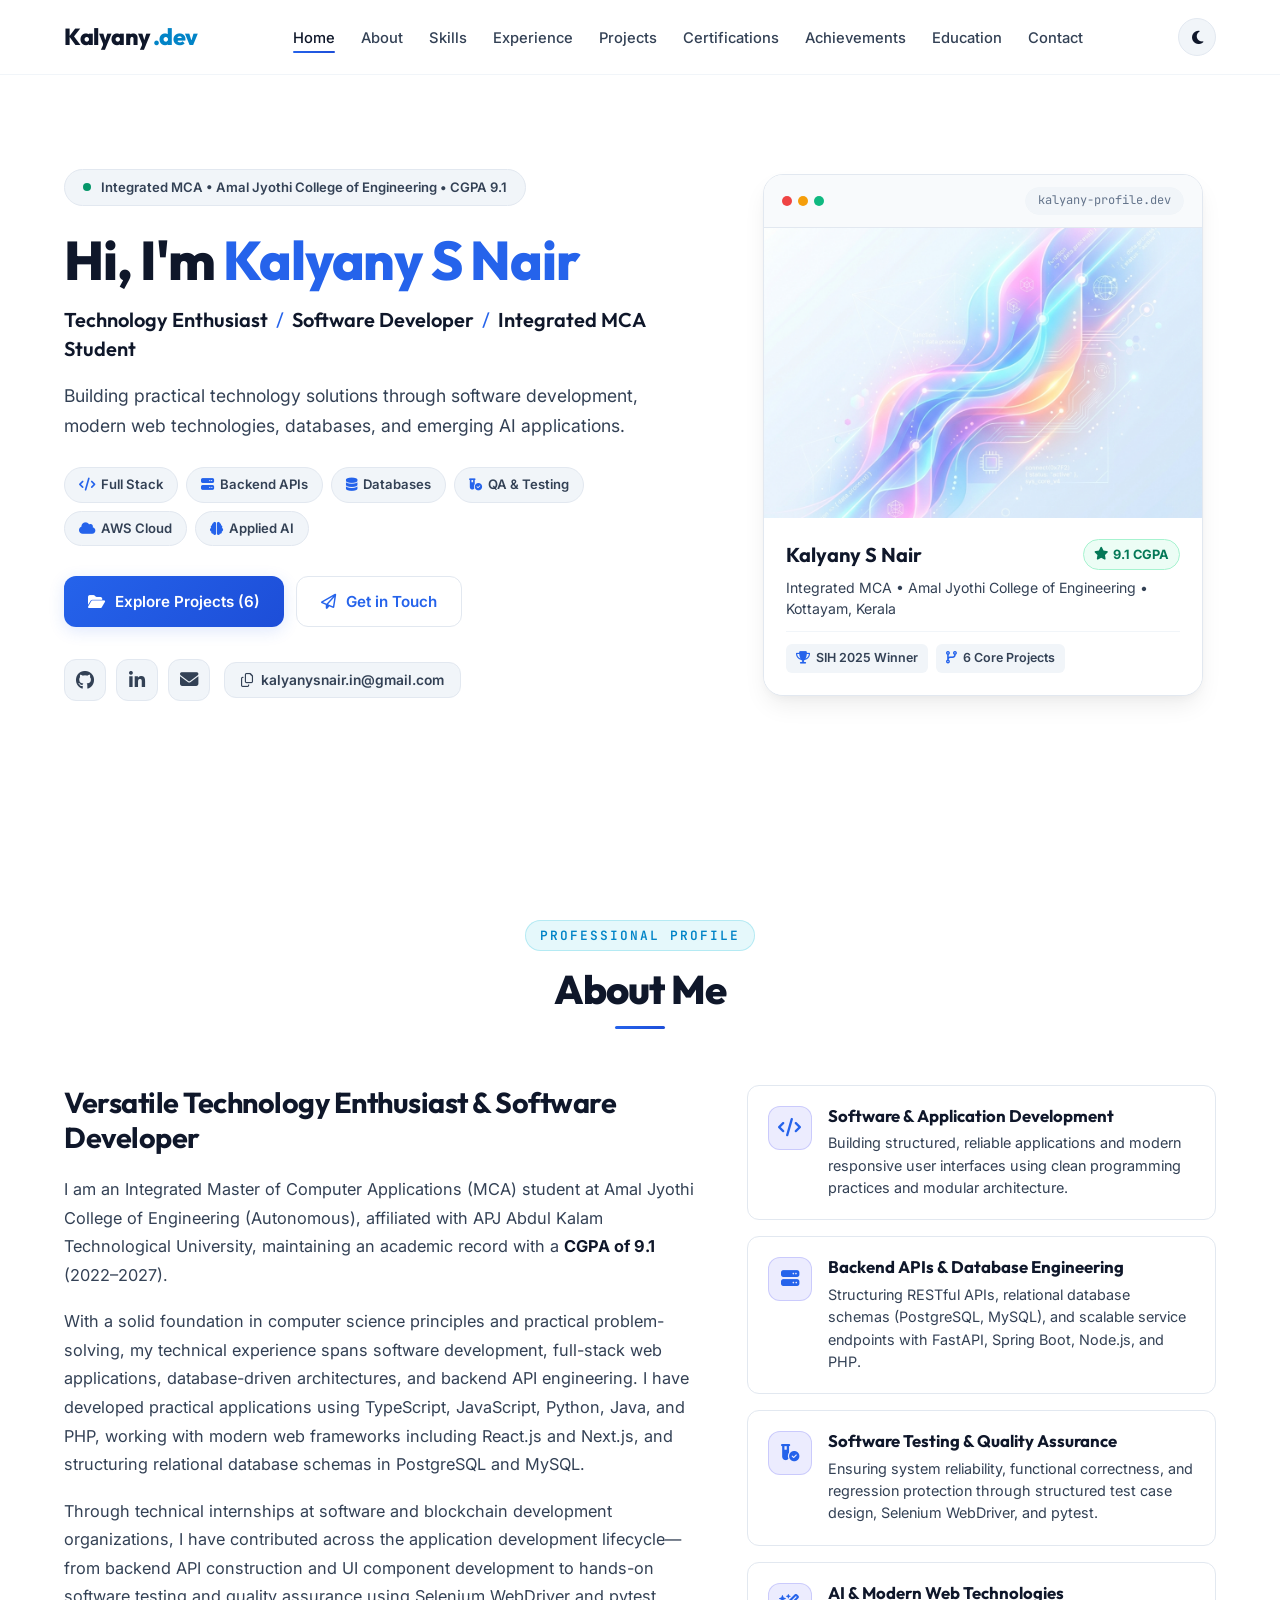
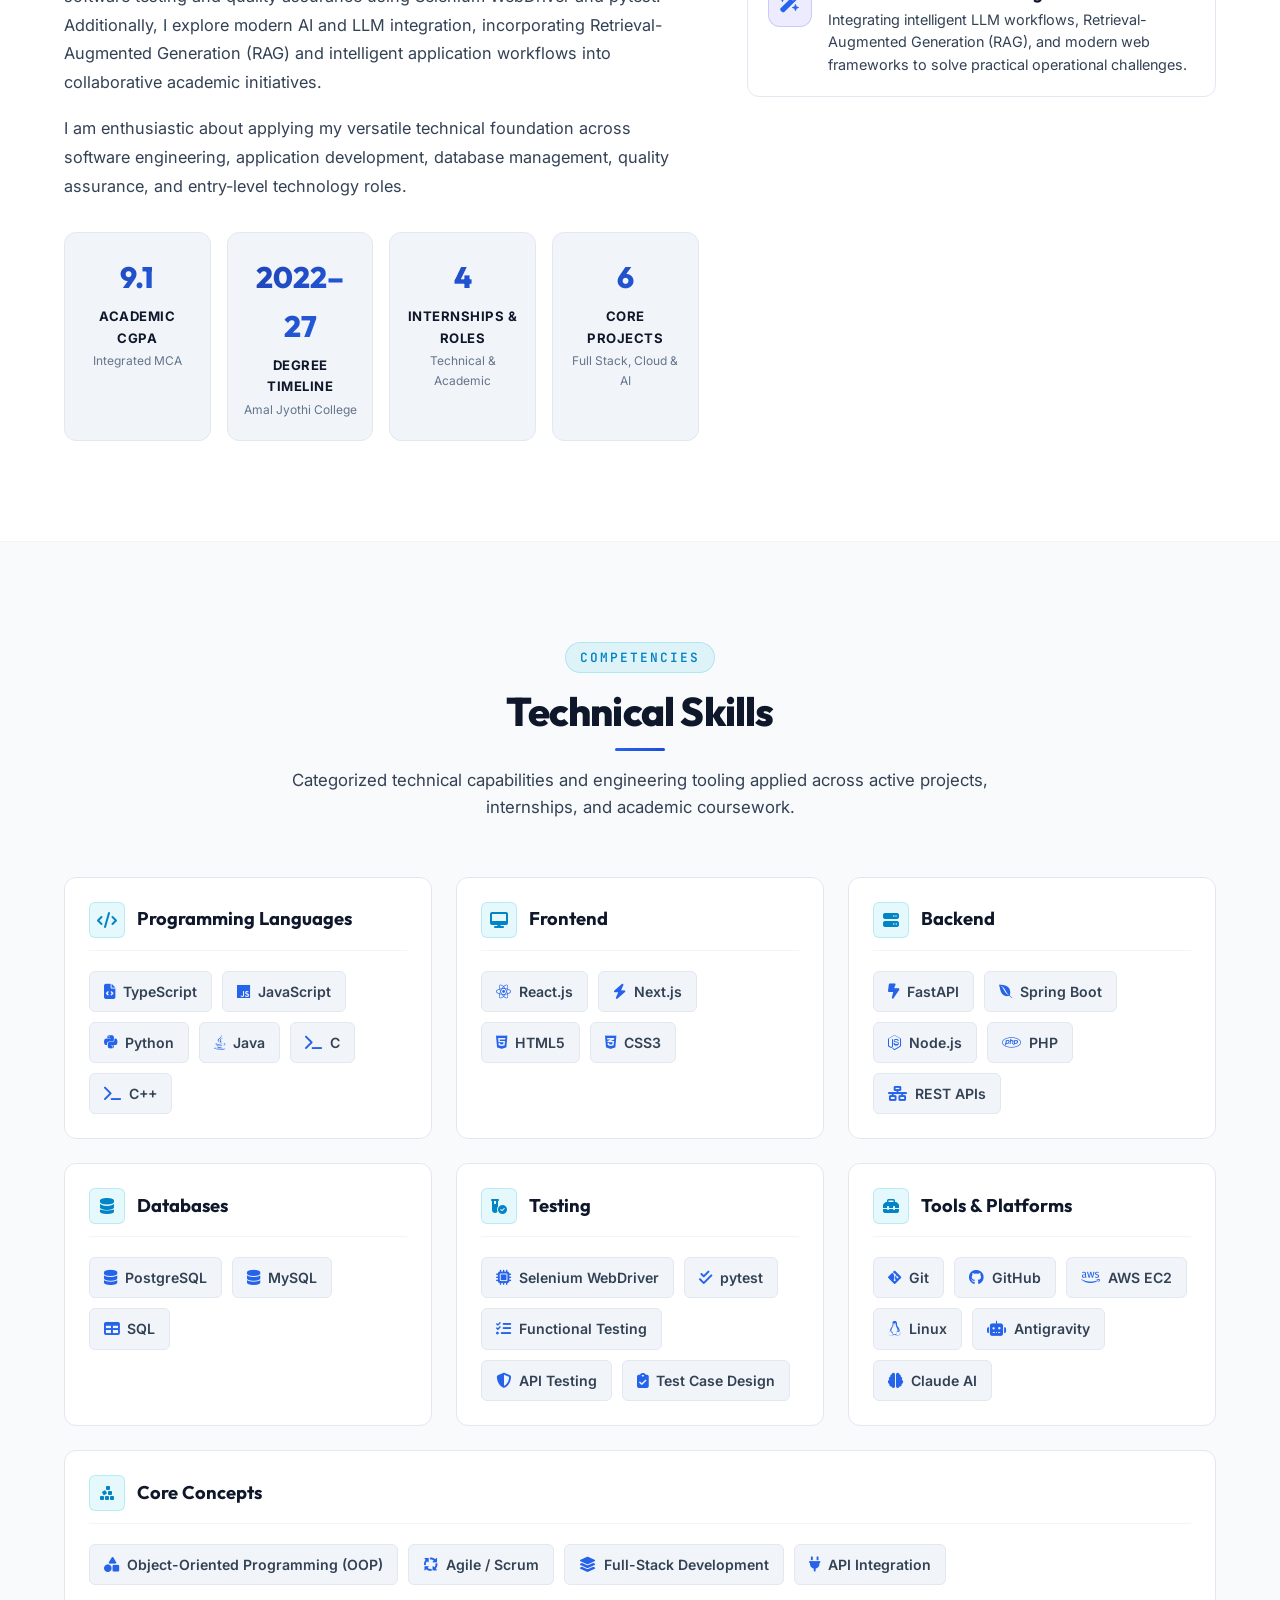
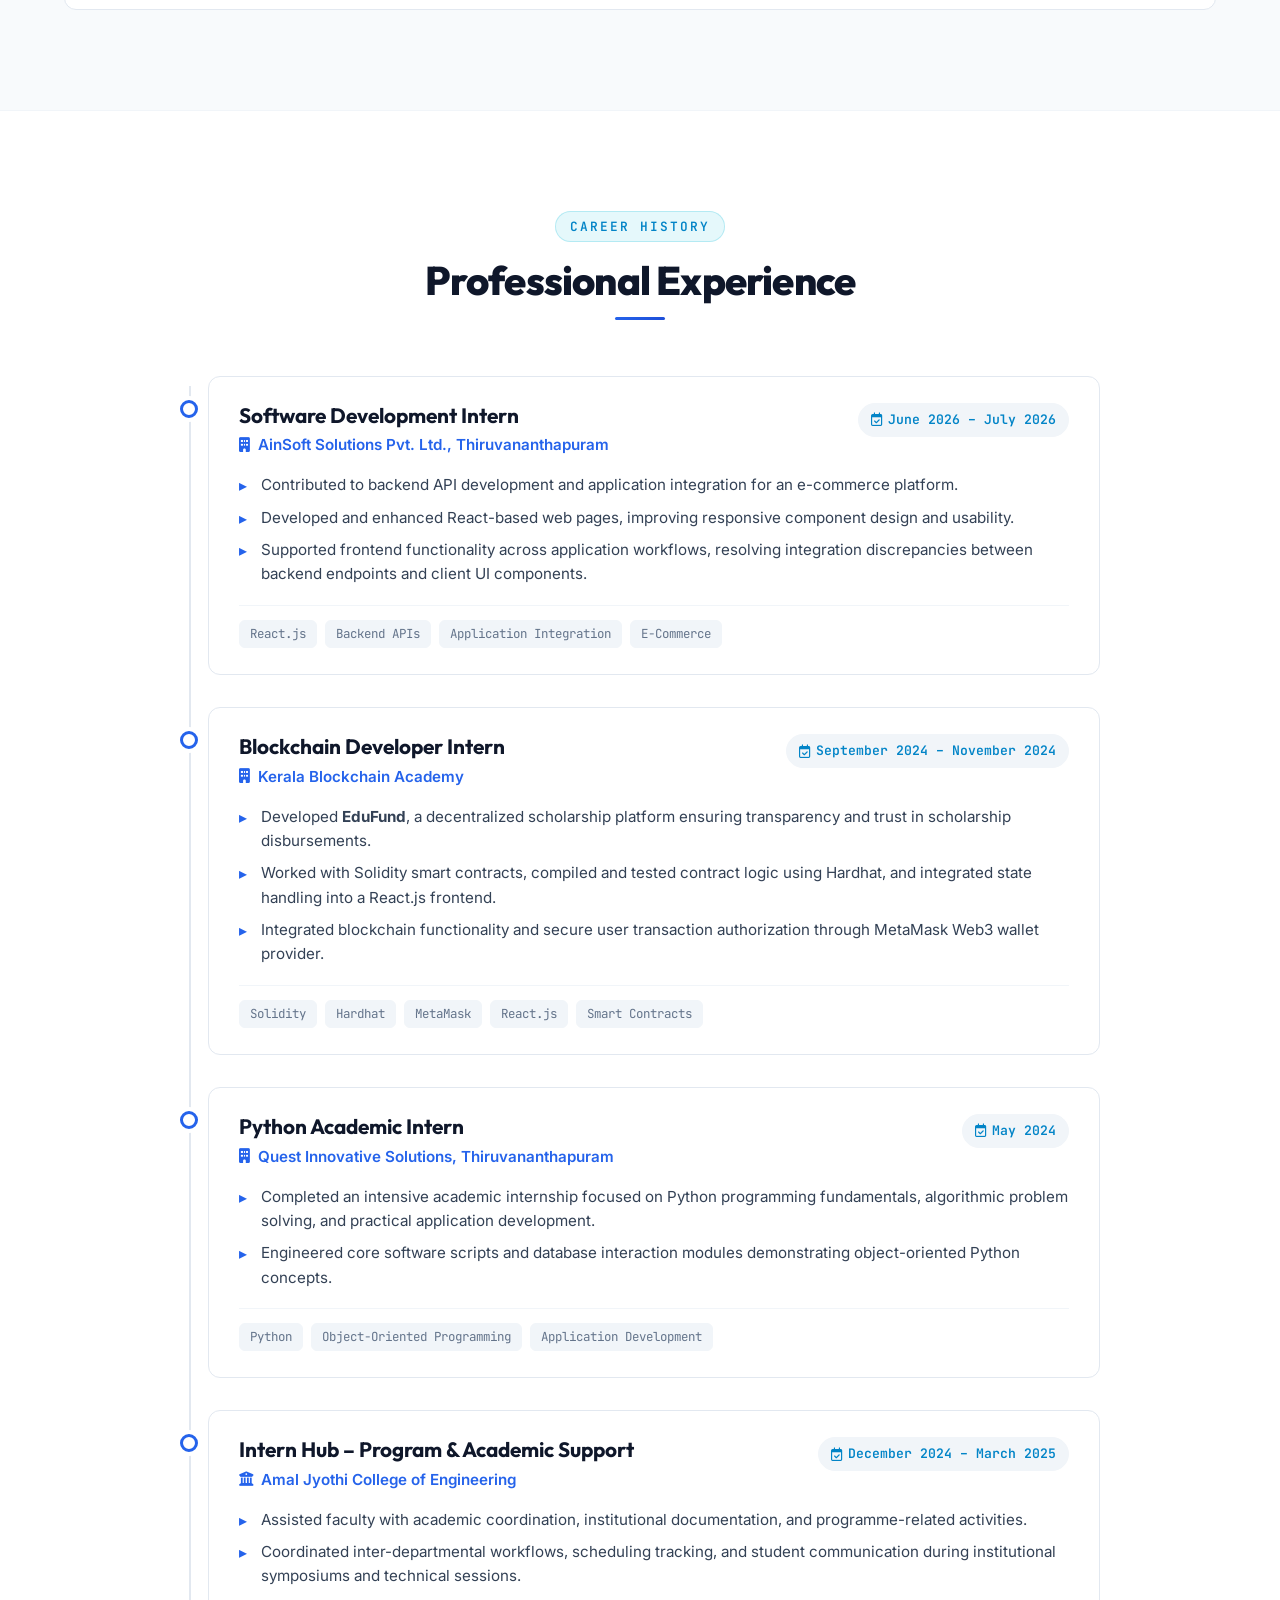
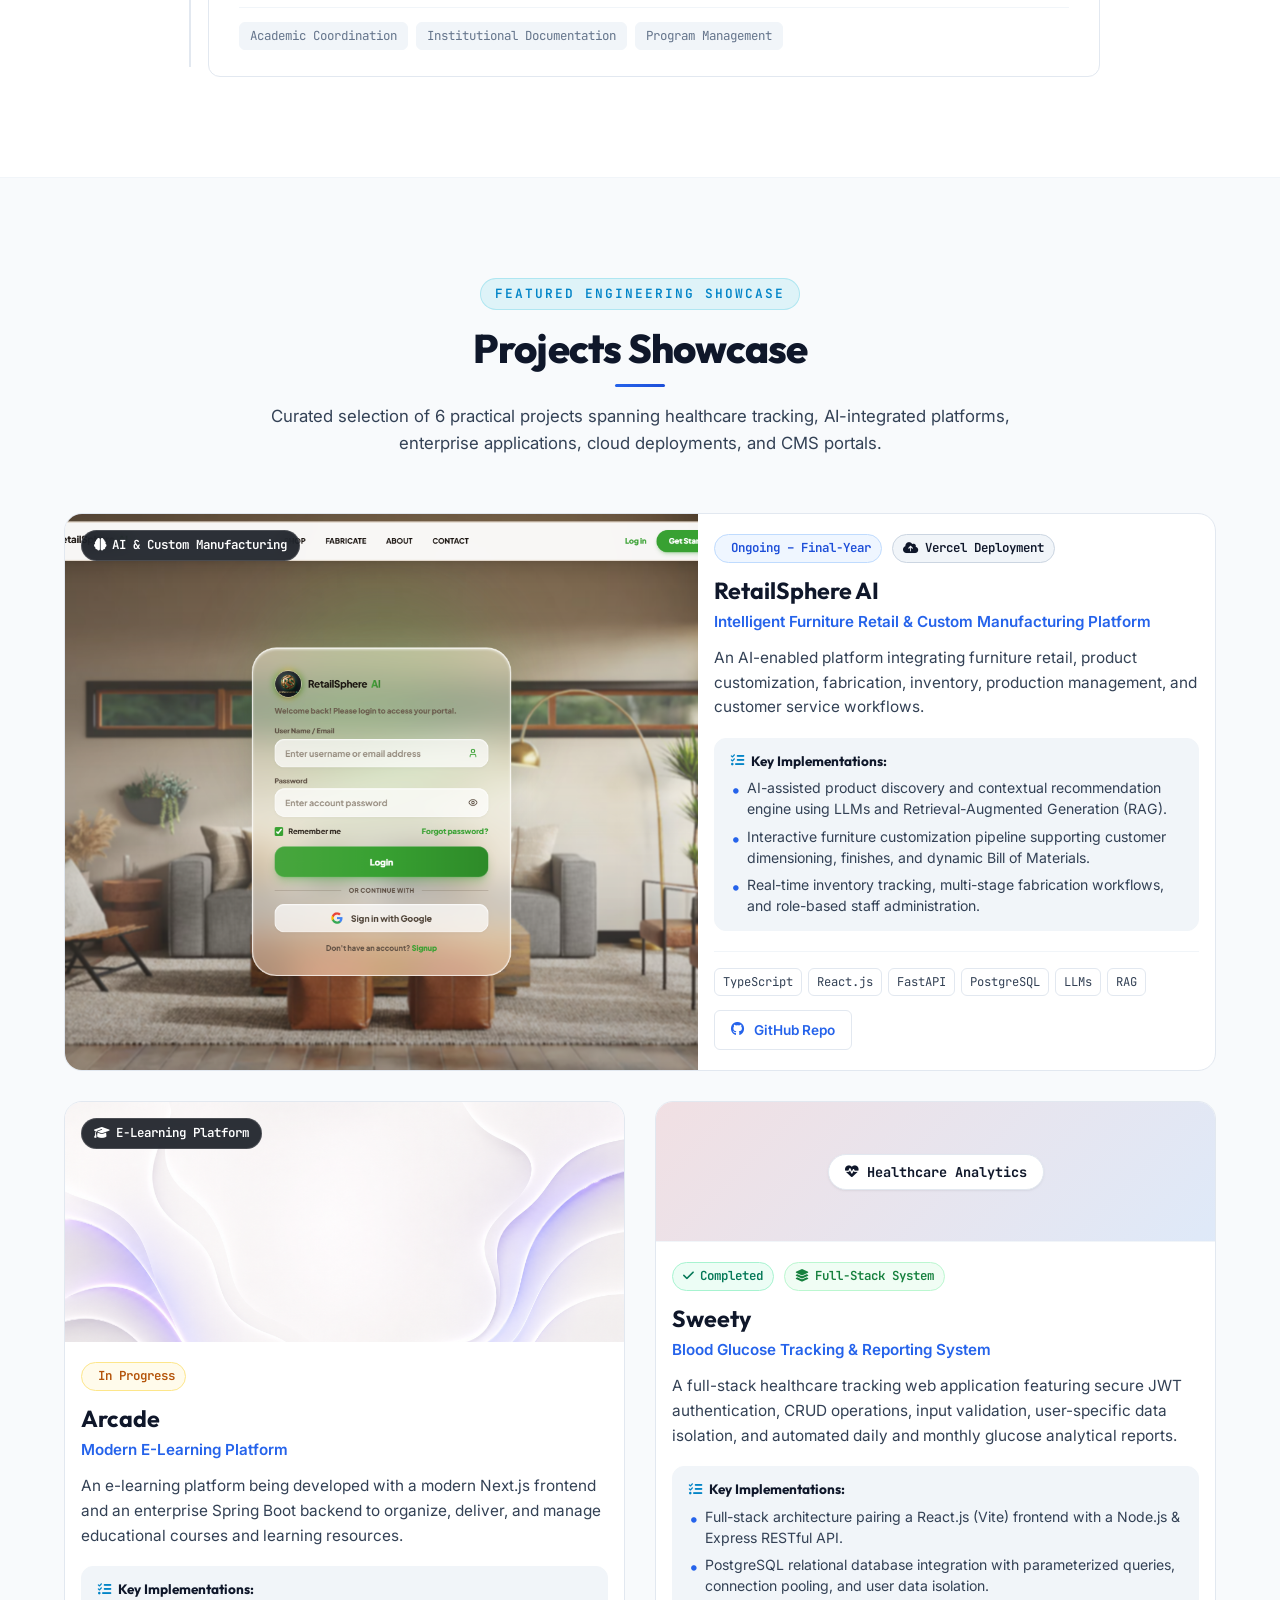
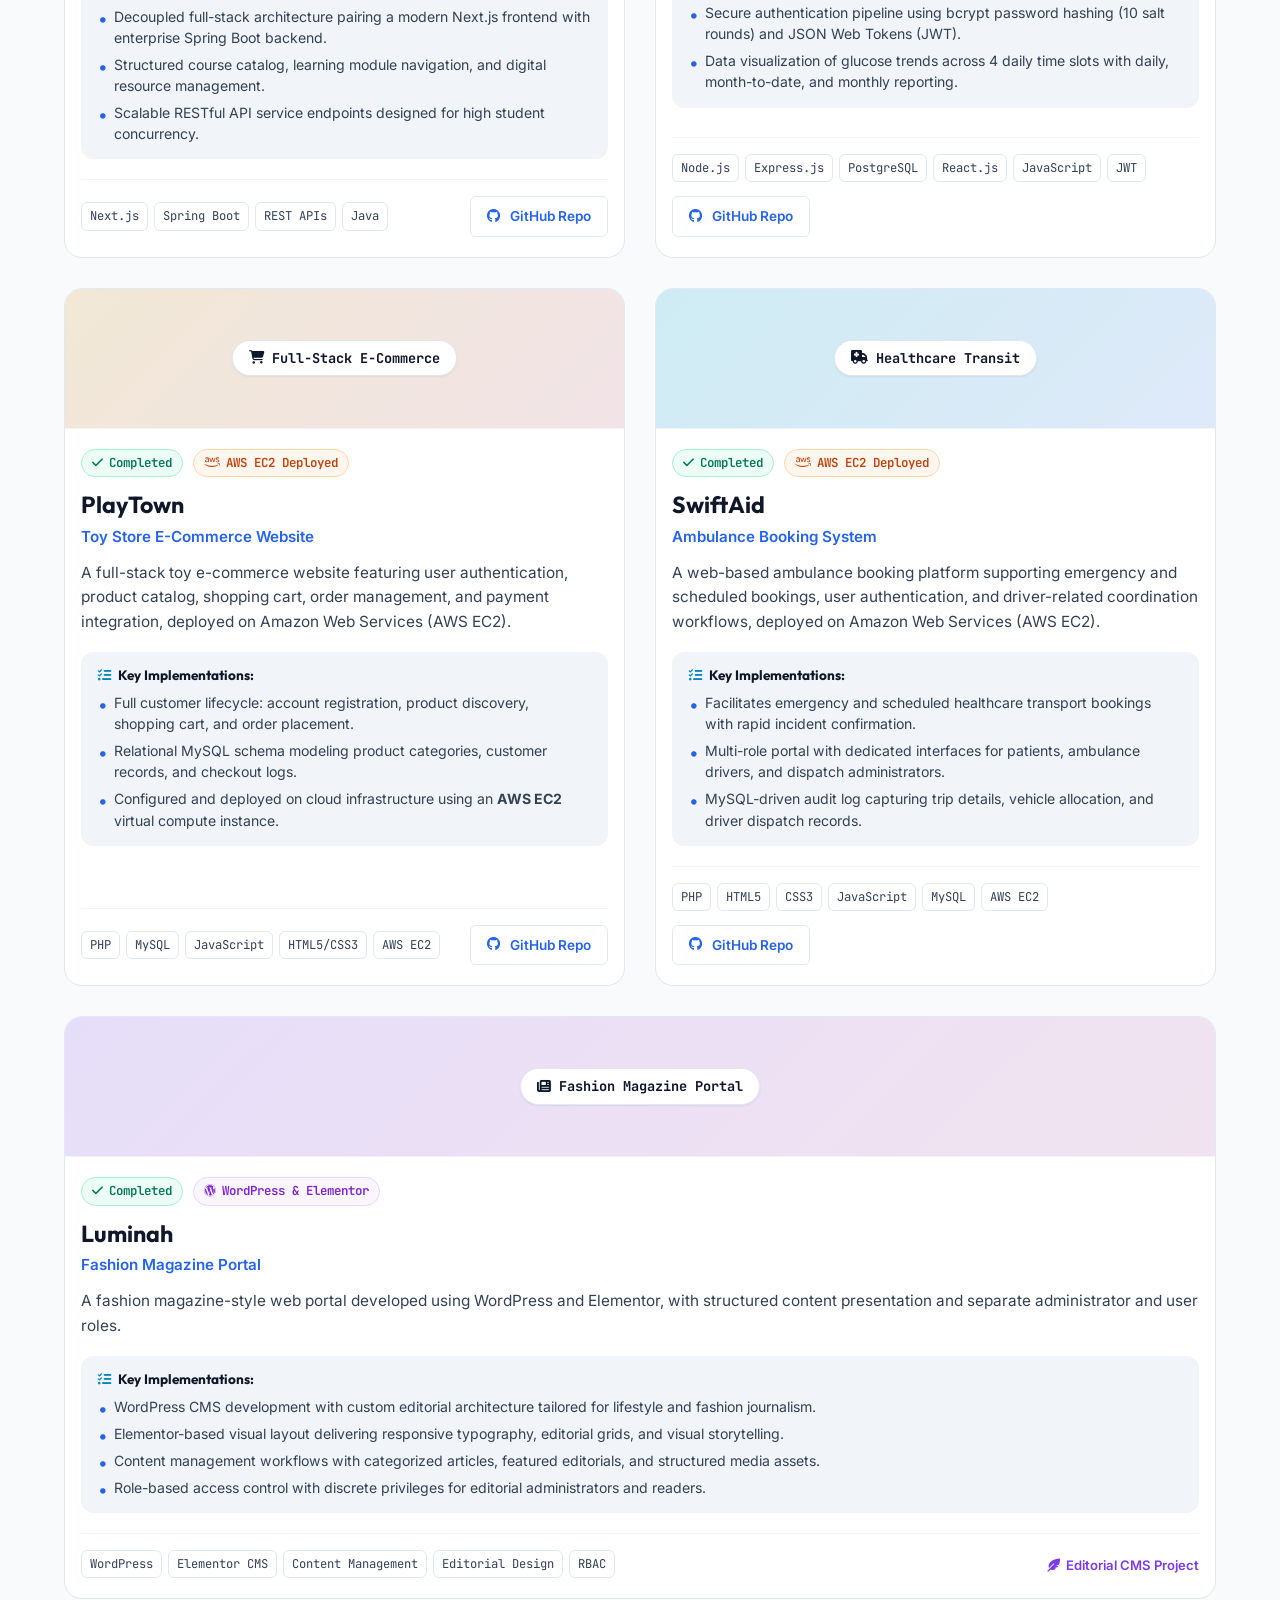
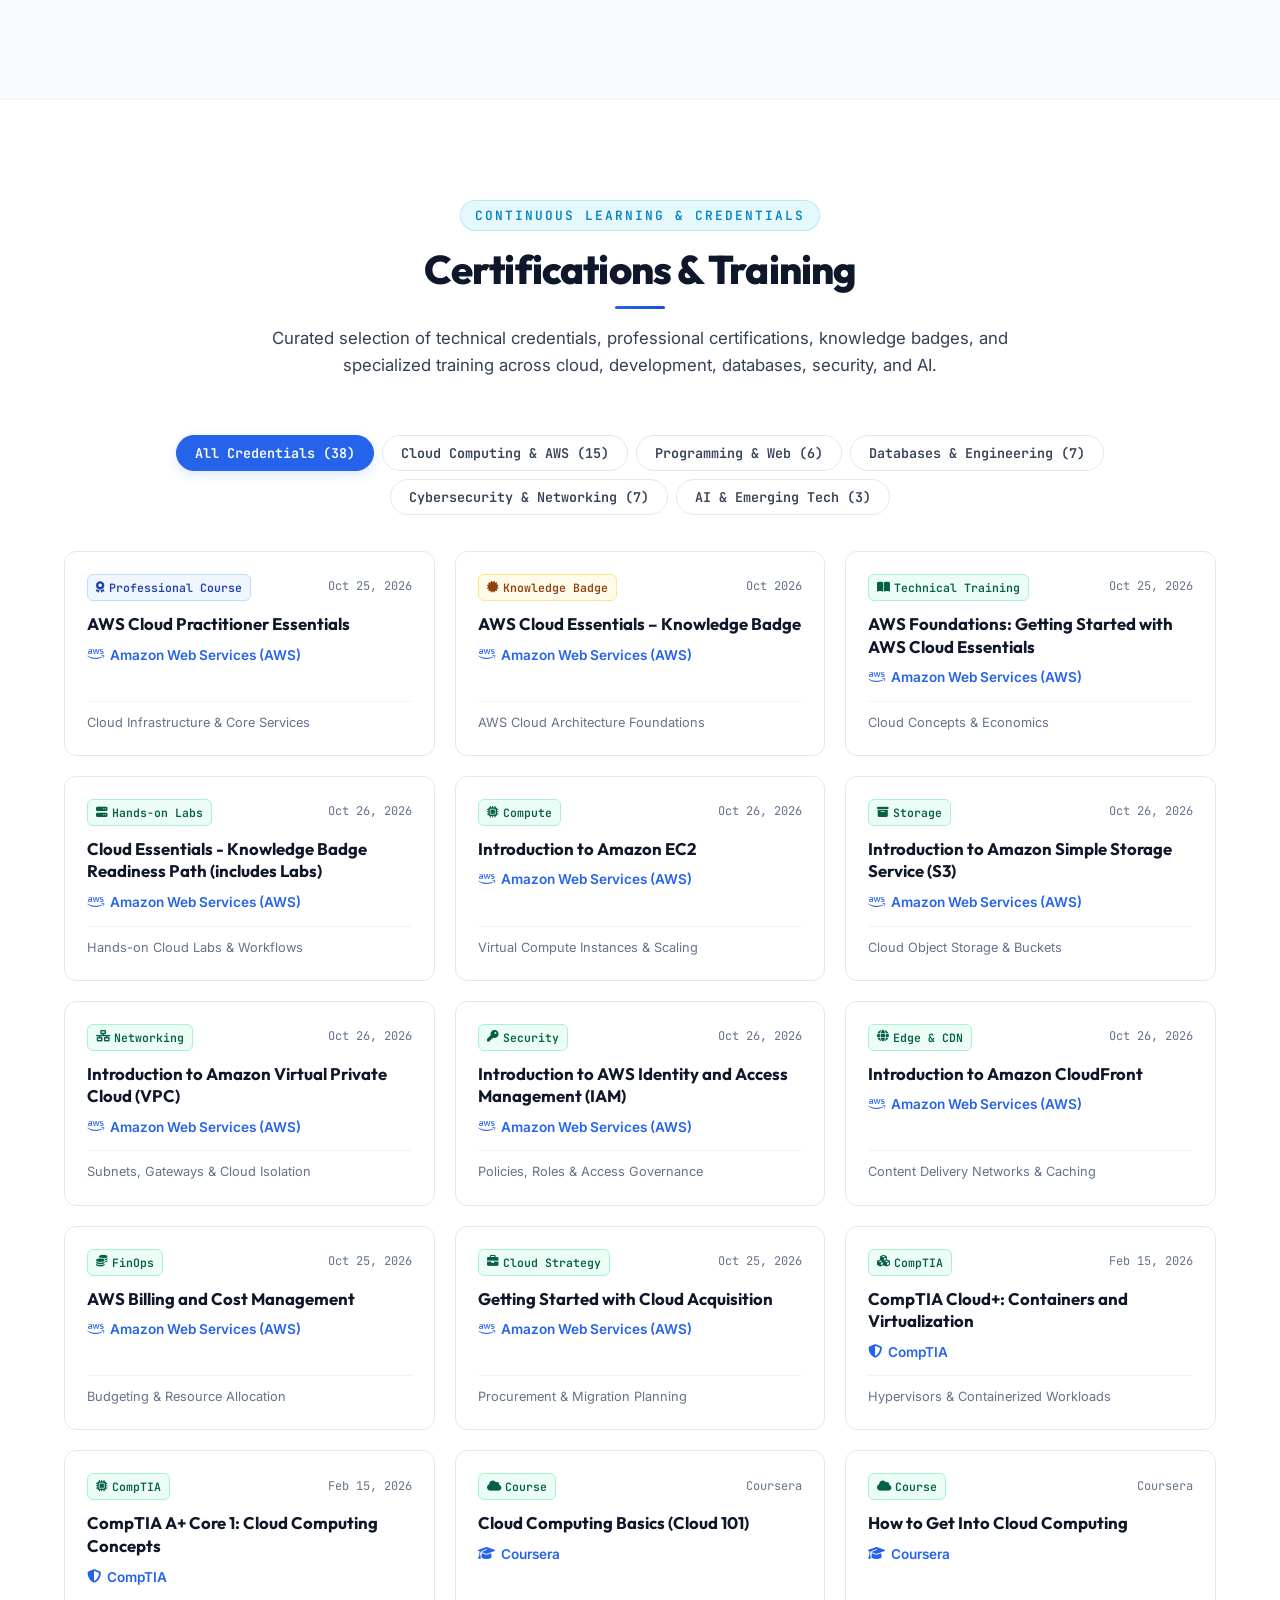
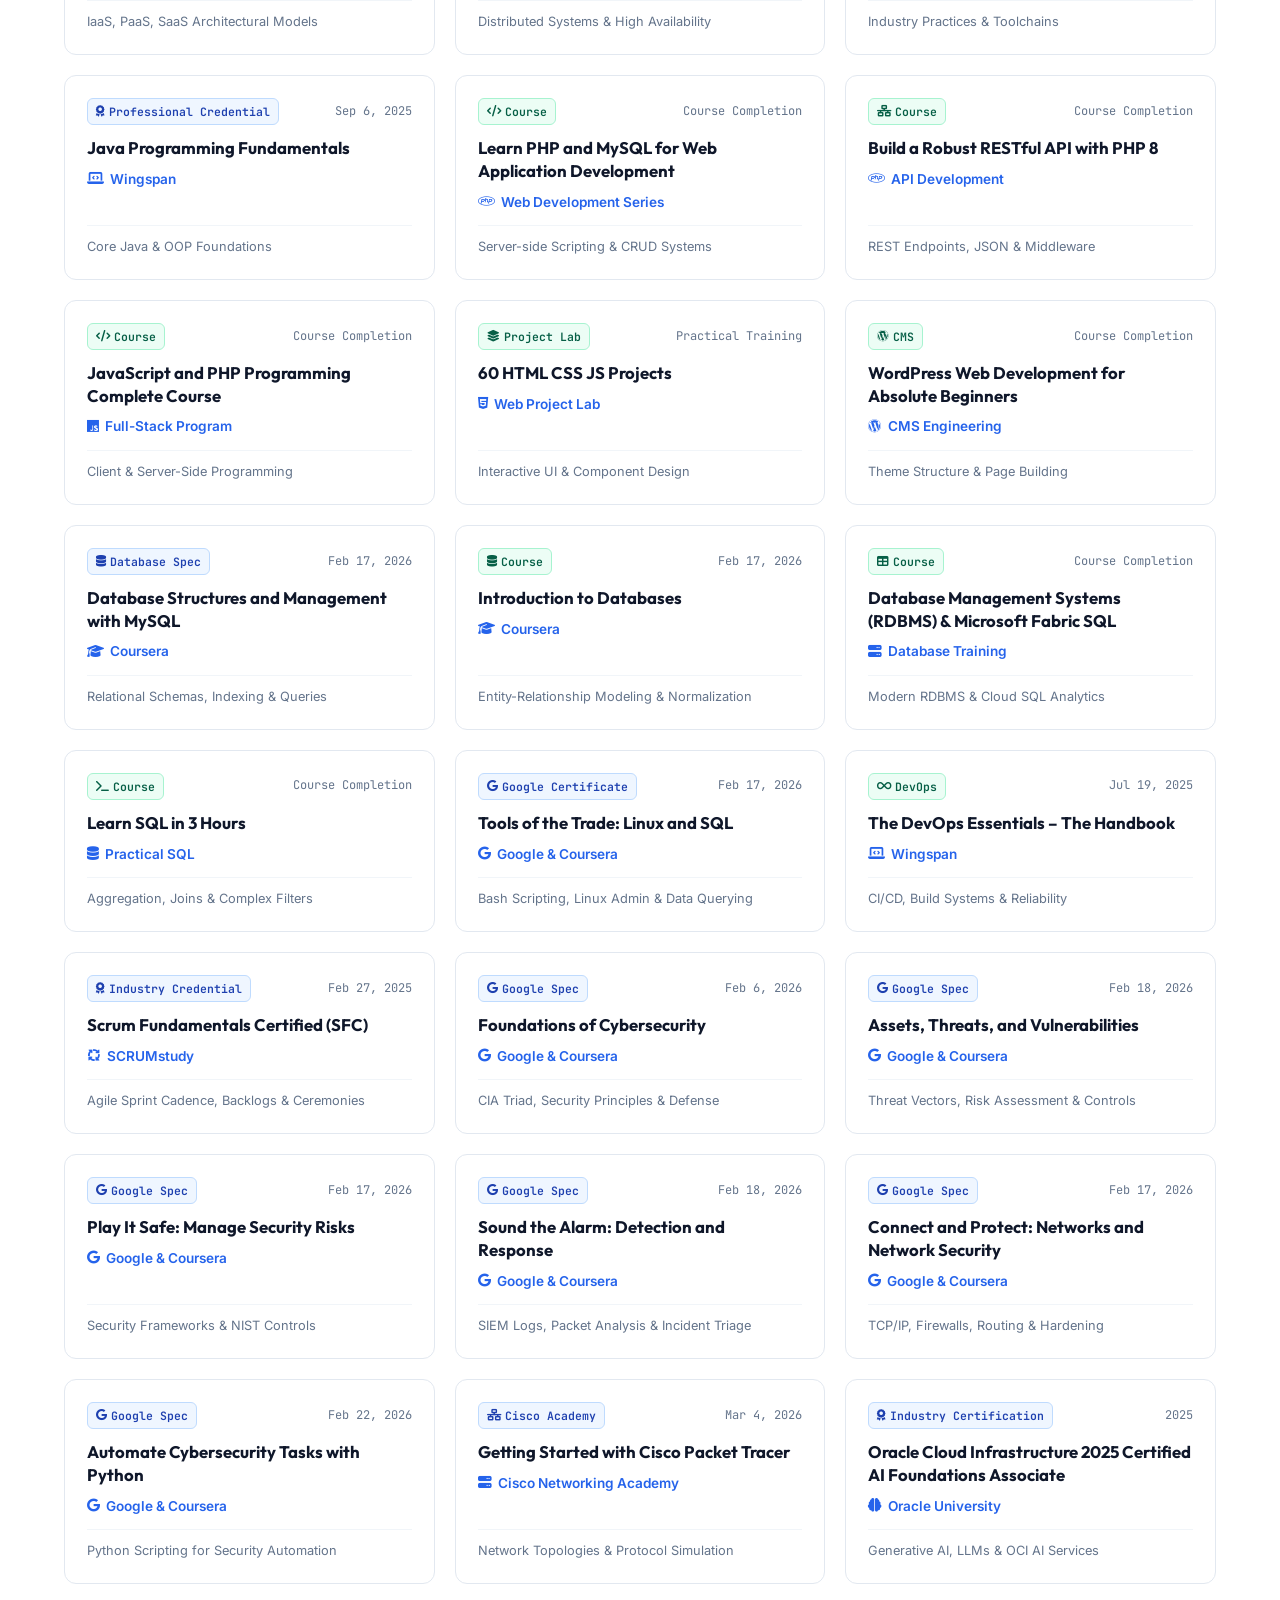
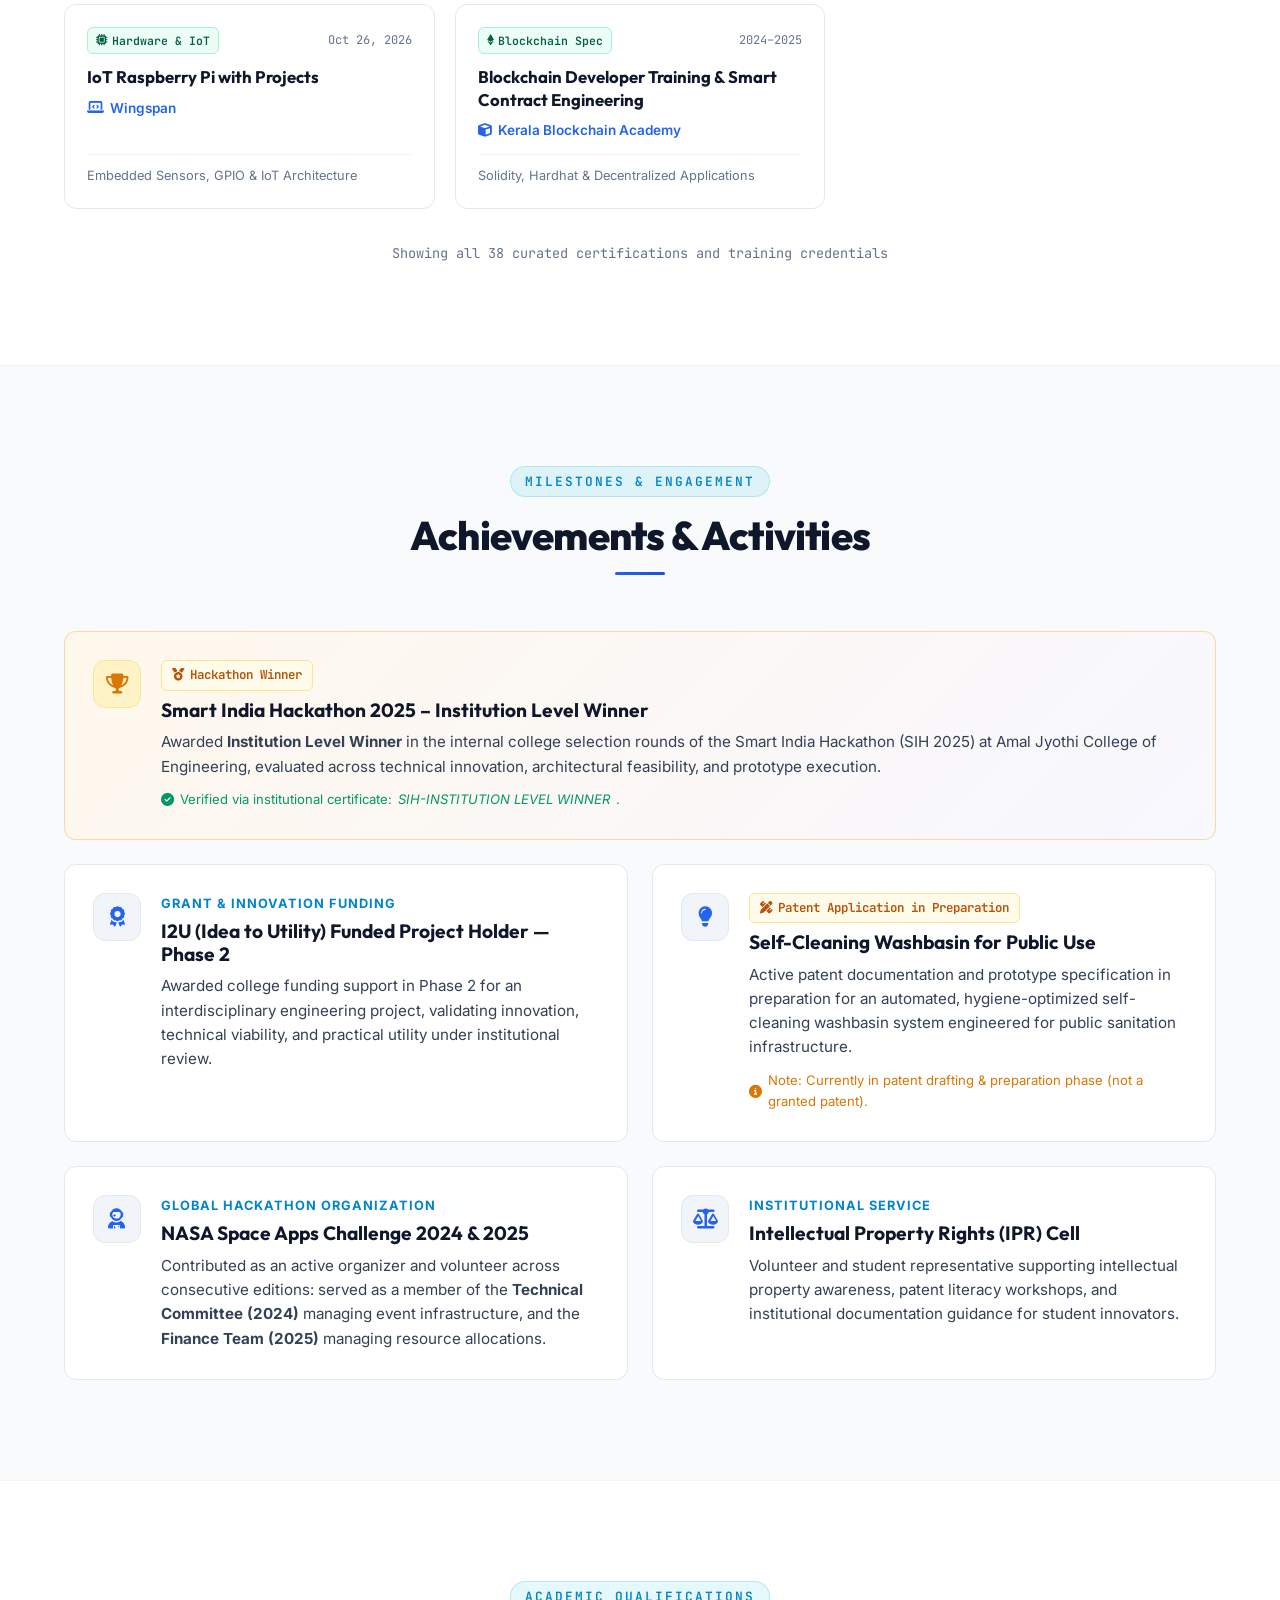
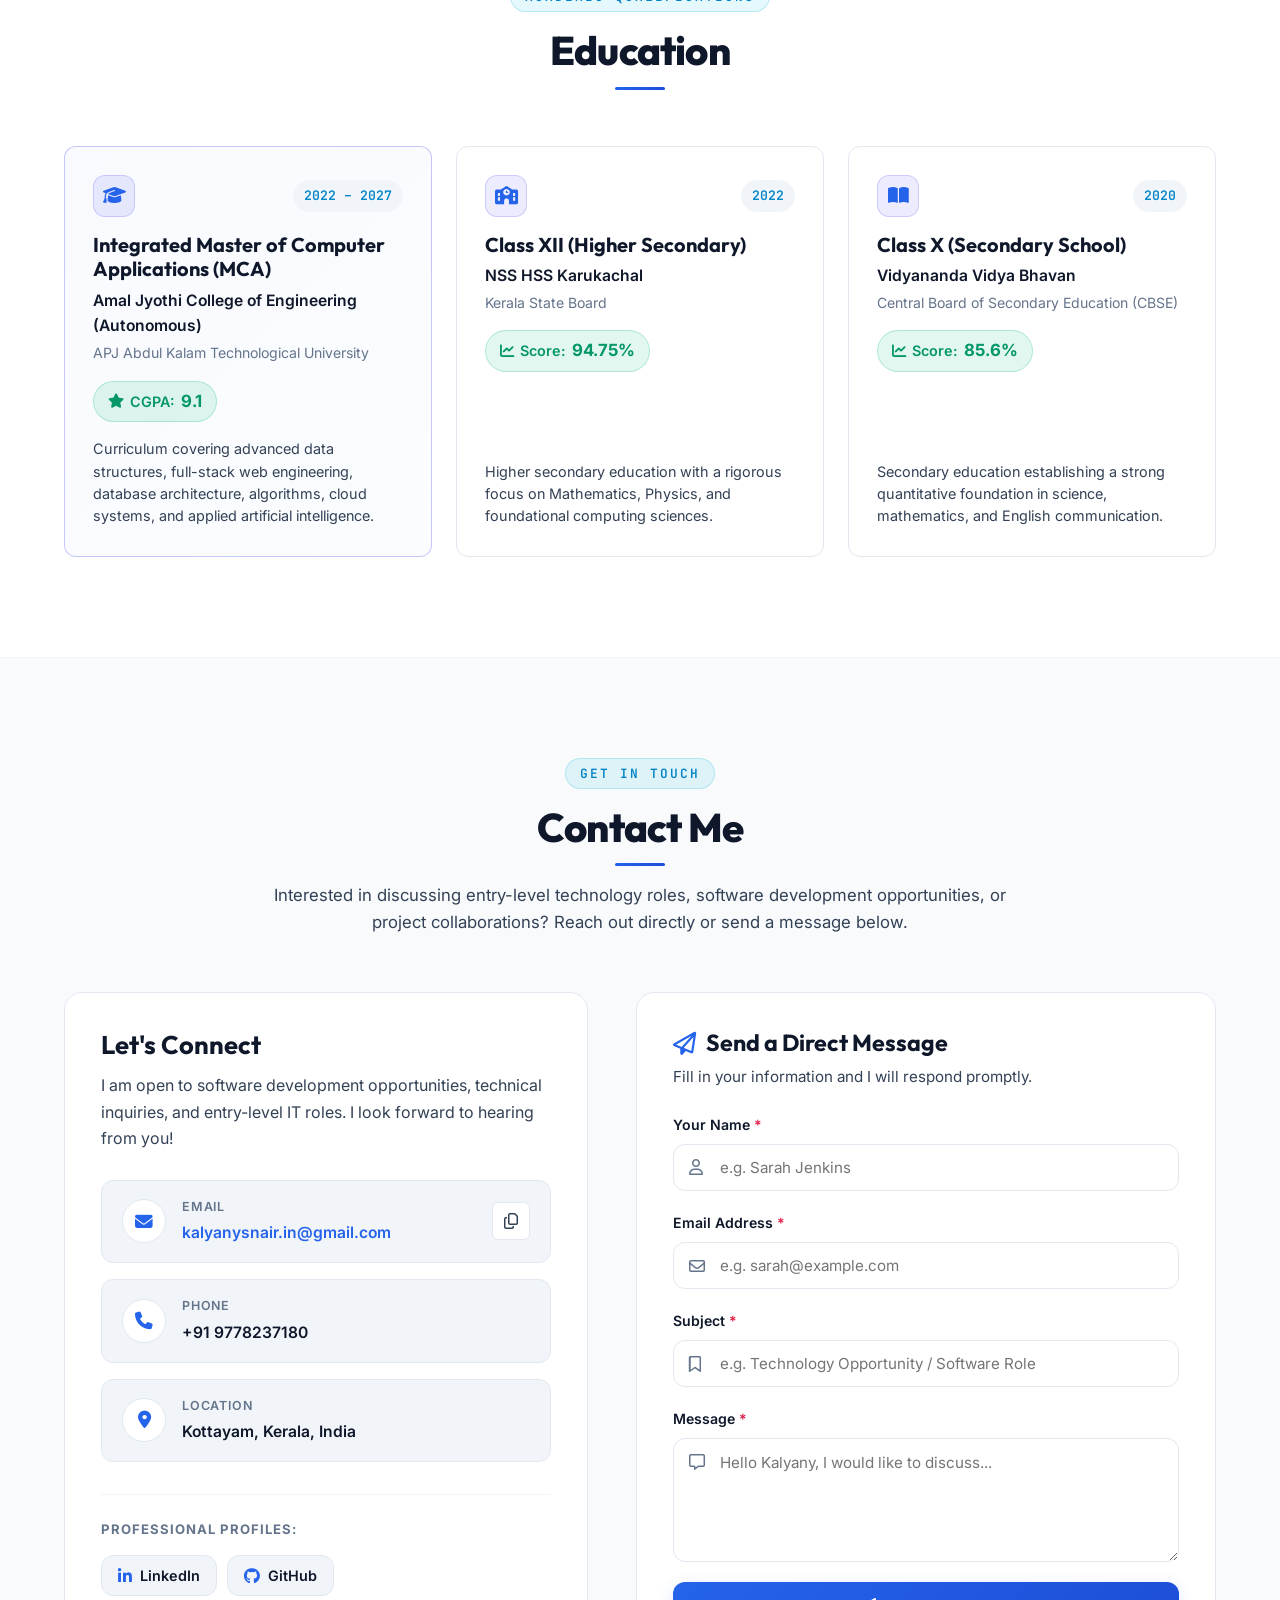
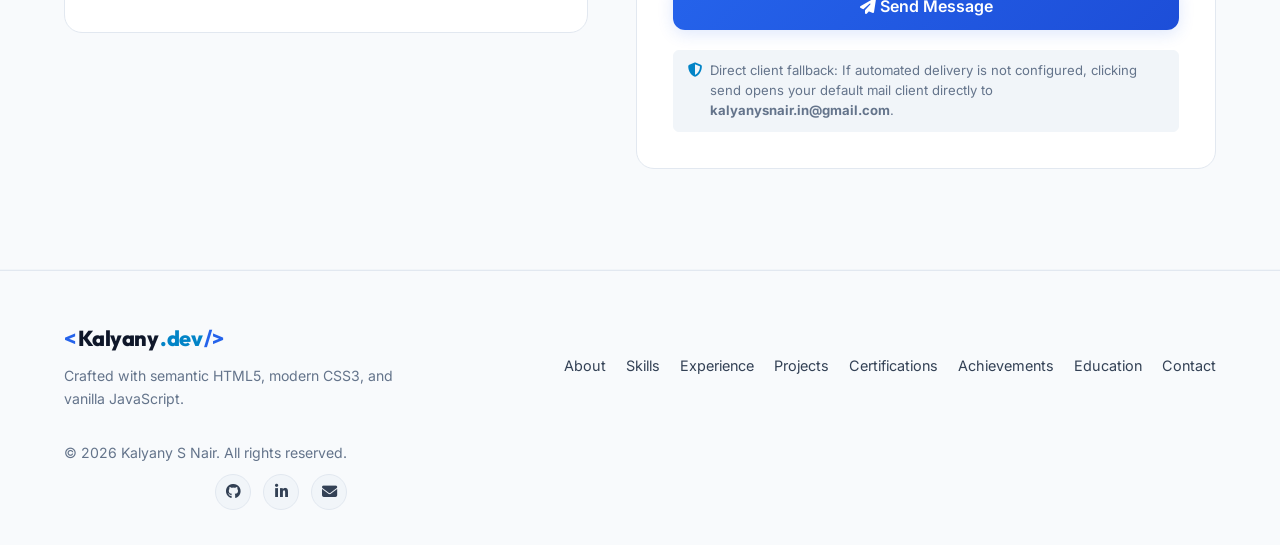
==== commit 63050442: "Refactor portfolio to clean light-theme default, add Sweety project, update Intern Hub dates, and re" ====
--- a/index.html
+++ b/index.html
@@ -1,5 +1,5 @@
 <!DOCTYPE html>
-<html lang="en" data-theme="dark">
+<html lang="en" data-theme="light">
 
 <head>
   <meta charset="UTF-8">
@@ -21,11 +21,11 @@
   <meta name="twitter:title" content="Kalyany S Nair | Technology Enthusiast &amp; Software Developer">
   <meta name="twitter:description"
     content="Building practical technology solutions through software development, modern web technologies, databases, and emerging AI applications.">
-  <meta name="theme-color" content="#090d16">
+  <meta name="theme-color" content="#ffffff">
 
   <!-- Favicon (Crisp SVG Terminal Icon) -->
   <link rel="icon" type="image/svg+xml"
-    href="data:image/svg+xml,<svg xmlns='http://www.w3.org/2000/svg' viewBox='0 0 32 32'><rect width='32' height='32' rx='7' fill='%236366f1'/><path d='M8 11l5 5-5 5M15 21h9' stroke='%23ffffff' stroke-width='2.5' stroke-linecap='round' stroke-linejoin='round'/></svg>">
+    href="data:image/svg+xml,<svg xmlns='http://www.w3.org/2000/svg' viewBox='0 0 32 32'><rect width='32' height='32' rx='7' fill='%232563eb'/><path d='M8 11l5 5-5 5M15 21h9' stroke='%23ffffff' stroke-width='2.5' stroke-linecap='round' stroke-linejoin='round'/></svg>">
 
   <!-- Google Fonts: Outfit, Inter & JetBrains Mono -->
   <link rel="preconnect" href="https://fonts.googleapis.com">
@@ -38,7 +38,7 @@
   <link rel="stylesheet" href="https://cdnjs.cloudflare.com/ajax/libs/font-awesome/6.5.1/css/all.min.css">
 
   <!-- Core Stylesheet -->
-  <link rel="stylesheet" href="index.css?v=3.0">
+  <link rel="stylesheet" href="index.css?v=3.1">
 </head>
 
 <body>
@@ -47,7 +47,7 @@
   <header class="header" id="header">
     <div class="container nav-container">
       <a href="#home" class="logo" aria-label="Kalyany S Nair Homepage">
-        <span class="logo-symbol">&lt;</span>Kalyany<span class="logo-accent">.dev</span><span class="logo-symbol"> /&gt;</span>
+        <span class="logo-text">Kalyany</span><span class="logo-accent">.dev</span>
       </a>
 
       <nav class="nav-menu" id="nav-menu">
@@ -65,16 +65,9 @@
       </nav>
 
       <div class="nav-actions">
-        <!-- Direct Resume Download in Header -->
-        <a href="assets/resume/Kalyany_S_Nair_Resume.pdf" class="btn btn-nav-resume"
-          download="Kalyany_S_Nair_Resume.pdf" target="_blank" rel="noopener noreferrer">
-          <i class="fa-solid fa-file-arrow-down"></i>
-          <span>Resume</span>
-        </a>
-
         <!-- Dark/Light Mode Switcher -->
-        <button class="theme-btn" id="theme-btn" aria-label="Switch between dark and light themes" title="Toggle Theme">
-          <i class="fa-solid fa-sun" id="theme-icon"></i>
+        <button class="theme-btn" id="theme-btn" aria-label="Switch to dark mode" title="Switch to dark mode">
+          <i class="fa-solid fa-moon" id="theme-icon"></i>
         </button>
 
         <!-- Mobile Menu Toggle Button -->
@@ -86,48 +79,27 @@
   </header>
 
   <main>
-    <!-- ================= REDESIGNED HERO LANDING PAGE ================= -->
+    <!-- ================= HUMAN-DESIGNED EDITORIAL HERO ================= -->
     <section class="hero" id="home">
-      <div class="hero-ambient-glow"></div>
-      <div class="container hero-composition">
-        
-        <!-- Top Telemetry & Location Ribbon -->
-        <div class="hero-telemetry-bar">
-          <div class="telemetry-item">
-            <span class="pulse-dot"></span>
-            <span class="telemetry-text">Open to Technology &amp; Software Opportunities</span>
-          </div>
-          <div class="telemetry-divider"></div>
-          <div class="telemetry-item location-item">
-            <i class="fa-solid fa-location-crosshairs"></i>
-            <span>Kottayam, Kerala, India</span>
-          </div>
-          <div class="telemetry-divider"></div>
-          <div class="telemetry-item edu-item">
-            <i class="fa-solid fa-graduation-cap"></i>
-            <span>Amal Jyothi College of Engg • CGPA 9.1</span>
-          </div>
-        </div>
-
-        <!-- Main Hero Composition: Asymmetric Architectural Layout -->
+      <div class="container hero-container">
         <div class="hero-layout">
           
-          <!-- Left Column: Core Identity, Typography, and Action Clustered -->
-          <div class="hero-typography-block">
-            <div class="hero-intro-lead">
-              <span class="intro-greeting">Welcome to my space —</span>
-              <span class="intro-bracket">{</span>
-              <span class="intro-id">kalyany_s_nair</span>
-              <span class="intro-bracket">}</span>
+          <!-- Left Column: Personal Introduction & Actions -->
+          <div class="hero-content">
+            
+            <!-- Clean, Tasteful Status Pill -->
+            <div class="hero-status-pill">
+              <span class="status-indicator-dot"></span>
+              <span class="status-pill-text">Integrated MCA &bull; Amal Jyothi College of Engineering &bull; CGPA 9.1</span>
             </div>
 
             <h1 class="hero-title">
-              Hi, I'm <span class="gradient-text">Kalyany S Nair</span>
+              Hi, I'm <span class="hero-name-accent">Kalyany S Nair</span>
             </h1>
 
             <!-- Exact Requested Main Headline -->
             <h2 class="hero-headline">
-              Technology Enthusiast <span class="headline-sep">/</span> Software Developer <span class="headline-sep">/</span> Integrated MCA Student
+              Technology Enthusiast <span class="headline-divider">/</span> Software Developer <span class="headline-divider">/</span> Integrated MCA Student
             </h2>
 
             <!-- Exact Requested Alternative Supporting Statement -->
@@ -135,36 +107,31 @@
               Building practical technology solutions through software development, modern web technologies, databases, and emerging AI applications.
             </p>
 
-            <!-- Key Quick Badges -->
-            <div class="hero-quick-badges">
-              <span class="badge-chip"><i class="fa-solid fa-code"></i> Software &amp; Web</span>
-              <span class="badge-chip"><i class="fa-solid fa-database"></i> Database Systems</span>
-              <span class="badge-chip"><i class="fa-solid fa-vial-circle-check"></i> QA &amp; Testing</span>
-              <span class="badge-chip"><i class="fa-solid fa-cloud"></i> Cloud Deployment</span>
-              <span class="badge-chip"><i class="fa-solid fa-brain"></i> Applied AI</span>
-            </div>
-
-            <!-- Action Buttons Cluster -->
+            <!-- Clean Core Focus Tags -->
+            <div class="hero-focus-tags">
+              <span class="focus-tag"><i class="fa-solid fa-code"></i> Full Stack</span>
+              <span class="focus-tag"><i class="fa-solid fa-server"></i> Backend APIs</span>
+              <span class="focus-tag"><i class="fa-solid fa-database"></i> Databases</span>
+              <span class="focus-tag"><i class="fa-solid fa-vial-circle-check"></i> QA &amp; Testing</span>
+              <span class="focus-tag"><i class="fa-solid fa-cloud"></i> AWS Cloud</span>
+              <span class="focus-tag"><i class="fa-solid fa-brain"></i> Applied AI</span>
+            </div>
+
+            <!-- Action Buttons -->
             <div class="hero-actions">
               <a href="#projects" class="btn btn-primary">
-                <i class="fa-solid fa-arrow-down-long"></i>
-                <span>Explore Projects (5)</span>
+                <i class="fa-solid fa-folder-open"></i>
+                <span>Explore Projects (6)</span>
               </a>
-              <a href="assets/resume/Kalyany_S_Nair_Resume.pdf" class="btn btn-secondary"
-                download="Kalyany_S_Nair_Resume.pdf" target="_blank" rel="noopener noreferrer">
-                <i class="fa-solid fa-file-arrow-down"></i>
-                <span>Download Resume</span>
-              </a>
-              <a href="#contact" class="btn btn-ghost">
-                <i class="fa-solid fa-paper-plane"></i>
-                <span>Contact Me</span>
+              <a href="#contact" class="btn btn-outline">
+                <i class="fa-regular fa-paper-plane"></i>
+                <span>Get in Touch</span>
               </a>
             </div>
 
             <!-- Social and Quick Copy Email Bar -->
             <div class="hero-connect-bar">
-              <span class="connect-label">Direct Connect:</span>
-              <div class="connect-links">
+              <div class="connect-social-group">
                 <a href="https://github.com/Kalyanysnair" target="_blank" rel="noopener noreferrer"
                   class="connect-icon-btn" aria-label="GitHub Profile" title="GitHub - Kalyanysnair">
                   <i class="fa-brands fa-github"></i>
@@ -177,85 +144,43 @@
                   title="Direct Email - kalyanysnair.in@gmail.com">
                   <i class="fa-solid fa-envelope"></i>
                 </a>
-                <button class="hero-copy-pill" id="hero-copy-email-btn" type="button" title="Copy email address">
-                  <i class="fa-regular fa-copy"></i>
-                  <span class="copy-email-text">kalyanysnair.in@gmail.com</span>
-                  <span class="hero-copy-tooltip" id="hero-copy-tooltip">Copied!</span>
-                </button>
-              </div>
-            </div>
-          </div>
-
-          <!-- Right Column: Reimagined Celestial Technical Orbital Core -->
-          <!-- (Elevated from the original portfolio's iconic planetary visual & hero-bg.png) -->
-          <div class="hero-orbital-stage">
-            <div class="orbital-system-container">
-              
-              <!-- Outer Orbital Ring with Rotating Tech Nodes -->
-              <div class="orbital-ring orbital-ring-outer">
-                <div class="orbital-node node-n" title="FastAPI &amp; Spring Boot"><i class="fa-solid fa-server"></i></div>
-                <div class="orbital-node node-e" title="PostgreSQL &amp; MySQL"><i class="fa-solid fa-database"></i></div>
-                <div class="orbital-node node-s" title="Selenium &amp; pytest"><i class="fa-solid fa-vial"></i></div>
-                <div class="orbital-node node-w" title="TypeScript &amp; React"><i class="fa-brands fa-react"></i></div>
-              </div>
-
-              <!-- Middle Coordinate Ring with Degree Ticks -->
-              <div class="orbital-ring orbital-ring-mid"></div>
-
-              <!-- Inner Morphing Visual Aperture (Features original assets/hero-bg.png) -->
-              <div class="orbital-core-aperture">
-                <div class="orbital-core-glow"></div>
-                <div class="aperture-visual">
-                  <img src="assets/hero-bg.png" alt="Kalyany S Nair - Technical Graphic Design" class="aperture-img">
-                </div>
-              </div>
-
-              <!-- Floating Anchored Metric Telemetries -->
-              <div class="telemetry-card card-academic">
-                <div class="telemetry-card-icon"><i class="fa-solid fa-star"></i></div>
-                <div class="telemetry-card-info">
-                  <span class="telemetry-val">9.1 CGPA</span>
-                  <span class="telemetry-lbl">Integrated MCA</span>
-                </div>
-              </div>
-
-              <div class="telemetry-card card-projects">
-                <div class="telemetry-card-icon"><i class="fa-solid fa-cubes"></i></div>
-                <div class="telemetry-card-info">
-                  <span class="telemetry-val">5 Featured</span>
-                  <span class="telemetry-lbl">Engineered Projects</span>
-                </div>
-              </div>
-
-              <div class="telemetry-card card-hackathon">
-                <div class="telemetry-card-icon"><i class="fa-solid fa-trophy"></i></div>
-                <div class="telemetry-card-info">
-                  <span class="telemetry-val">SIH 2025</span>
-                  <span class="telemetry-lbl">Institution Winner</span>
-                </div>
-              </div>
-            </div>
-          </div>
-        </div>
-
-        <!-- Bottom Competency Marquee Strip -->
-        <div class="hero-competency-strip">
-          <div class="strip-label">Core Domains:</div>
-          <div class="strip-items">
-            <span class="strip-pill"><i class="fa-solid fa-code"></i> Software Development</span>
-            <span class="strip-dot">•</span>
-            <span class="strip-pill"><i class="fa-solid fa-layer-group"></i> Full-Stack Engineering</span>
-            <span class="strip-dot">•</span>
-            <span class="strip-pill"><i class="fa-solid fa-database"></i> Database Architecture</span>
-            <span class="strip-dot">•</span>
-            <span class="strip-pill"><i class="fa-solid fa-vial-circle-check"></i> Software QA &amp; Testing</span>
-            <span class="strip-dot">•</span>
-            <span class="strip-pill"><i class="fa-brands fa-aws"></i> Cloud &amp; AWS EC2</span>
-            <span class="strip-dot">•</span>
-            <span class="strip-pill"><i class="fa-solid fa-brain"></i> AI &amp; RAG Pipelines</span>
-            <span class="strip-dot">•</span>
-            <span class="strip-pill"><i class="fa-brands fa-wordpress"></i> CMS Development</span>
-          </div>
+              </div>
+              <button class="hero-copy-pill" id="hero-copy-email-btn" type="button" title="Copy email address">
+                <i class="fa-regular fa-copy"></i>
+                <span class="copy-email-text">kalyanysnair.in@gmail.com</span>
+                <span class="hero-copy-tooltip" id="hero-copy-tooltip">Copied!</span>
+              </button>
+            </div>
+          </div>
+
+          <!-- Right Column: Clean Editorial Visual Showcase -->
+          <div class="hero-visual-column">
+            <div class="hero-profile-card">
+              <div class="card-browser-bar">
+                <div class="browser-dots">
+                  <span class="b-dot dot-red"></span>
+                  <span class="b-dot dot-amber"></span>
+                  <span class="b-dot dot-green"></span>
+                </div>
+                <div class="browser-address">kalyany-profile.dev</div>
+              </div>
+              <div class="card-image-box">
+                <img src="assets/hero-bg.png" alt="Kalyany S Nair" class="profile-hero-img">
+              </div>
+              <div class="card-caption">
+                <div class="caption-header">
+                  <span class="caption-name">Kalyany S Nair</span>
+                  <span class="caption-pill"><i class="fa-solid fa-star"></i> 9.1 CGPA</span>
+                </div>
+                <p class="caption-desc">Integrated MCA &bull; Amal Jyothi College of Engineering &bull; Kottayam, Kerala</p>
+                <div class="caption-meta">
+                  <span class="meta-item"><i class="fa-solid fa-trophy"></i> SIH 2025 Winner</span>
+                  <span class="meta-item"><i class="fa-solid fa-code-branch"></i> 6 Core Projects</span>
+                </div>
+              </div>
+            </div>
+          </div>
+
         </div>
       </div>
     </section>
@@ -305,7 +230,7 @@
                 <div class="metric-sub">Technical &amp; Academic</div>
               </div>
               <div class="metric-card">
-                <div class="metric-num">5</div>
+                <div class="metric-num">6</div>
                 <div class="metric-label">Core Projects</div>
                 <div class="metric-sub">Full Stack, Cloud &amp; AI</div>
               </div>
@@ -615,7 +540,7 @@
                 </div>
                 <div class="timeline-period-badge">
                   <i class="fa-regular fa-calendar-check"></i>
-                  <span>September 2024 – November 2024</span>
+                  <span>December 2024 – March 2025</span>
                 </div>
               </div>
               <ul class="timeline-bullet-list">
@@ -633,7 +558,7 @@
       </div>
     </section>
 
-    <!-- ================= FEATURED PROJECTS SECTION (5 PROJECTS) ================= -->
+    <!-- ================= FEATURED PROJECTS SECTION (6 PROJECTS) ================= -->
     <section class="section section-alt" id="projects">
       <div class="container">
         <div class="section-header">
@@ -641,7 +566,7 @@
           <h2 class="section-title">Projects Showcase</h2>
           <div class="section-title-bar"></div>
           <p class="section-subtitle">
-            Curated selection of 5 practical projects spanning AI-integrated platforms, enterprise applications, cloud deployments, and CMS portals.
+            Curated selection of 6 practical projects spanning healthcare tracking, AI-integrated platforms, enterprise applications, cloud deployments, and CMS portals.
           </p>
         </div>
 
@@ -751,7 +676,59 @@
             </div>
           </article>
 
-          <!-- Project 3: PlayTown (E-Commerce with AWS EC2 Deployment) -->
+          <!-- Project 3: Sweety (Blood Glucose Tracking & Reporting System) -->
+          <article class="project-card-editorial">
+            <div class="project-header-graphic graphic-sweety">
+              <div class="graphic-badge"><i class="fa-solid fa-heart-pulse"></i> Healthcare Analytics</div>
+            </div>
+
+            <div class="project-details-wrapper">
+              <div class="project-meta-top">
+                <span class="status-pill status-completed">
+                  <i class="fa-solid fa-check"></i> Completed
+                </span>
+                <span class="deployment-pill status-fullstack" title="Full-Stack Web Architecture">
+                  <i class="fa-solid fa-layer-group"></i> Full-Stack System
+                </span>
+              </div>
+
+              <h3 class="project-headline">Sweety</h3>
+              <div class="project-subhead">Blood Glucose Tracking &amp; Reporting System</div>
+              
+              <p class="project-summary">
+                A full-stack healthcare tracking web application featuring secure JWT authentication, CRUD operations, input validation, user-specific data isolation, and automated daily and monthly glucose analytical reports.
+              </p>
+
+              <div class="project-highlights">
+                <h4 class="highlights-title"><i class="fa-solid fa-list-check"></i> Key Implementations:</h4>
+                <ul class="highlights-list">
+                  <li>Full-stack architecture pairing a React.js (Vite) frontend with a Node.js &amp; Express RESTful API.</li>
+                  <li>PostgreSQL relational database integration with parameterized queries, connection pooling, and user data isolation.</li>
+                  <li>Secure authentication pipeline using bcrypt password hashing (10 salt rounds) and JSON Web Tokens (JWT).</li>
+                  <li>Data visualization of glucose trends across 4 daily time slots with daily, month-to-date, and monthly reporting.</li>
+                </ul>
+              </div>
+
+              <div class="project-footer">
+                <div class="project-tech-pills">
+                  <span class="tech-tag">Node.js</span>
+                  <span class="tech-tag">Express.js</span>
+                  <span class="tech-tag">PostgreSQL</span>
+                  <span class="tech-tag">React.js</span>
+                  <span class="tech-tag">JavaScript</span>
+                  <span class="tech-tag">JWT</span>
+                </div>
+                <div class="project-links">
+                  <a href="https://github.com/Kalyanysnair/Sweety-Blood-Glucose-Tracker" target="_blank" rel="noopener noreferrer"
+                    class="btn btn-sm btn-outline">
+                    <i class="fa-brands fa-github"></i> GitHub Repo
+                  </a>
+                </div>
+              </div>
+            </div>
+          </article>
+
+          <!-- Project 4: PlayTown (E-Commerce with AWS EC2 Deployment) -->
           <article class="project-card-editorial">
             <div class="project-header-graphic graphic-playtown">
               <div class="graphic-badge"><i class="fa-solid fa-cart-shopping"></i> Full-Stack E-Commerce</div>
@@ -801,7 +778,7 @@
             </div>
           </article>
 
-          <!-- Project 4: SwiftAid (Healthcare Ambulance Booking with AWS EC2 Deployment) -->
+          <!-- Project 5: SwiftAid (Healthcare Ambulance Booking with AWS EC2 Deployment) -->
           <article class="project-card-editorial">
             <div class="project-header-graphic graphic-swiftaid">
               <div class="graphic-badge"><i class="fa-solid fa-truck-medical"></i> Healthcare Transit</div>
@@ -852,7 +829,7 @@
             </div>
           </article>
 
-          <!-- Project 5: Luminah (Fashion Magazine Portal - WordPress CMS & Elementor) -->
+          <!-- Project 6: Luminah (Fashion Magazine Portal - WordPress CMS & Elementor) -->
           <article class="project-card-editorial project-card-cms">
             <div class="project-header-graphic graphic-luminah">
               <div class="graphic-badge"><i class="fa-solid fa-newspaper"></i> Fashion Magazine Portal</div>
@@ -1568,11 +1545,6 @@
                   <i class="fa-brands fa-github"></i>
                   <span>GitHub</span>
                 </a>
-                <a href="assets/resume/Kalyany_S_Nair_Resume.pdf" target="_blank" rel="noopener noreferrer"
-                  download="Kalyany_S_Nair_Resume.pdf" class="social-pill-btn" aria-label="Download Resume PDF">
-                  <i class="fa-solid fa-file-arrow-down"></i>
-                  <span>Resume</span>
-                </a>
               </div>
             </div>
           </div>
--- a/index.css
+++ b/index.css
@@ -1,55 +1,56 @@
 /* ==========================================================================
-   PORTFOLIO DESIGN SYSTEM & STYLESHEET (VERSION 3.0)
+   PORTFOLIO DESIGN SYSTEM & STYLESHEET (VERSION 3.1)
    Developer: Kalyany S Nair | Technology Enthusiast & Software Developer
+   Clean, Editorial, Recruiter-Ready Personal Portfolio
    ========================================================================== */
 
-/* --- ROOT VARIABLES: DARK THEME (PRIMARY DEFAULT) --- */
+/* --- ROOT VARIABLES: LIGHT THEME (PRIMARY DEFAULT) --- */
 :root,
-[data-theme="dark"] {
+[data-theme="light"] {
   /* Typography */
   --font-heading: 'Outfit', -apple-system, BlinkMacSystemFont, "Segoe UI", Roboto, sans-serif;
   --font-body: 'Inter', -apple-system, BlinkMacSystemFont, "Segoe UI", Roboto, sans-serif;
   --font-mono: 'JetBrains Mono', SFMono-Regular, Consolas, "Liberation Mono", Menlo, monospace;
 
-  /* Theme Surfaces */
-  --bg-primary: #090d16;
-  --bg-secondary: #0e1424;
-  --bg-tertiary: #131c33;
-  --bg-card: #111a2f;
-  --bg-card-hover: #16223e;
-  --bg-card-alt: #152038;
-  --bg-input: #0b1120;
-
-  /* Text Colors */
-  --text-primary: #f8fafc;
-  --text-secondary: #94a3b8;
-  --text-muted: #64748b;
-  --text-inverse: #090d16;
+  /* Theme Surfaces (Light Mode) */
+  --bg-primary: #ffffff;
+  --bg-secondary: #f8fafc;        /* Crisp Slate 50 */
+  --bg-tertiary: #f1f5f9;         /* Slate 100 */
+  --bg-card: #ffffff;
+  --bg-card-hover: #f8fafc;
+  --bg-card-alt: #f1f5f9;
+  --bg-input: #ffffff;
+
+  /* Text Colors (Light Mode) */
+  --text-primary: #0f172a;        /* Slate 900 - Deep, Authoritative Contrast */
+  --text-secondary: #334155;      /* Slate 700 - Warm, Readable Graphite */
+  --text-muted: #64748b;          /* Slate 500 */
+  --text-inverse: #ffffff;
 
   /* Brand Accents */
-  --accent-primary: #6366f1;       /* Electric Indigo */
-  --accent-primary-hover: #4f46e5;
-  --accent-secondary: #06b6d4;     /* Cyan */
-  --accent-emerald: #10b981;       /* Emerald */
-  --accent-amber: #f59e0b;         /* Amber */
-  --accent-rose: #f43f5e;          /* Rose */
-  --accent-purple: #a855f7;        /* Purple */
+  --accent-primary: #2563eb;       /* Royal Blue */
+  --accent-primary-hover: #1d4ed8;
+  --accent-secondary: #0284c7;     /* Sky Blue */
+  --accent-emerald: #059669;       /* Emerald */
+  --accent-amber: #d97706;         /* Amber */
+  --accent-rose: #e11d48;          /* Rose */
+  --accent-purple: #7c3aed;        /* Purple */
 
   /* Gradients */
-  --gradient-accent: linear-gradient(135deg, #6366f1 0%, #06b6d4 100%);
-  --gradient-text: linear-gradient(135deg, #818cf8 0%, #38bdf8 100%);
-  --gradient-card: linear-gradient(135deg, rgba(99, 102, 241, 0.08) 0%, rgba(6, 182, 212, 0.04) 100%);
-  --accent-glow: rgba(99, 102, 241, 0.22);
-  --accent-glow-subtle: rgba(99, 102, 241, 0.08);
-
-  /* Borders & Shadows */
-  --border-color: rgba(255, 255, 255, 0.09);
-  --border-light: rgba(255, 255, 255, 0.05);
-  --border-hover: rgba(99, 102, 241, 0.45);
-  --shadow-sm: 0 2px 8px rgba(0, 0, 0, 0.25);
-  --shadow-md: 0 8px 24px rgba(0, 0, 0, 0.35);
-  --shadow-lg: 0 16px 40px rgba(0, 0, 0, 0.45);
-  --shadow-glow: 0 0 30px rgba(99, 102, 241, 0.16);
+  --gradient-accent: linear-gradient(135deg, #2563eb 0%, #1d4ed8 100%);
+  --gradient-text: linear-gradient(135deg, #1e40af 0%, #2563eb 100%);
+  --gradient-card: linear-gradient(135deg, rgba(37, 99, 235, 0.03) 0%, rgba(2, 132, 199, 0.02) 100%);
+  --accent-glow: rgba(37, 99, 235, 0.15);
+  --accent-glow-subtle: rgba(37, 99, 235, 0.04);
+
+  /* Borders & Shadows (Subtle, Crisp & Human) */
+  --border-color: #e2e8f0;         /* Slate 200 */
+  --border-light: #f1f5f9;         /* Slate 100 */
+  --border-hover: #cbd5e1;         /* Slate 300 */
+  --shadow-sm: 0 1px 3px 0 rgba(0, 0, 0, 0.05), 0 1px 2px -1px rgba(0, 0, 0, 0.05);
+  --shadow-md: 0 4px 6px -1px rgba(0, 0, 0, 0.06), 0 2px 4px -2px rgba(0, 0, 0, 0.04);
+  --shadow-lg: 0 12px 24px -4px rgba(0, 0, 0, 0.08), 0 4px 8px -2px rgba(0, 0, 0, 0.03);
+  --shadow-glow: 0 0 20px rgba(37, 99, 235, 0.06);
 
   /* Geometry & Transitions */
   --radius-sm: 6px;
@@ -61,47 +62,47 @@
   --transition-slow: 0.5s cubic-bezier(0.4, 0, 0.2, 1);
 
   /* Navbar */
+  --nav-bg: rgba(255, 255, 255, 0.94);
+}
+
+/* --- DARK THEME OVERRIDES --- */
+[data-theme="dark"] {
+  --bg-primary: #090d16;
+  --bg-secondary: #0e1424;
+  --bg-tertiary: #131c33;
+  --bg-card: #111a2f;
+  --bg-card-hover: #16223e;
+  --bg-card-alt: #152038;
+  --bg-input: #0b1120;
+
+  --text-primary: #f8fafc;
+  --text-secondary: #94a3b8;
+  --text-muted: #64748b;
+  --text-inverse: #090d16;
+
+  --accent-primary: #6366f1;
+  --accent-primary-hover: #4f46e5;
+  --accent-secondary: #06b6d4;
+  --accent-emerald: #10b981;
+  --accent-amber: #f59e0b;
+  --accent-rose: #f43f5e;
+  --accent-purple: #a855f7;
+
+  --gradient-accent: linear-gradient(135deg, #6366f1 0%, #06b6d4 100%);
+  --gradient-text: linear-gradient(135deg, #818cf8 0%, #38bdf8 100%);
+  --gradient-card: linear-gradient(135deg, rgba(99, 102, 241, 0.08) 0%, rgba(6, 182, 212, 0.04) 100%);
+  --accent-glow: rgba(99, 102, 241, 0.22);
+  --accent-glow-subtle: rgba(99, 102, 241, 0.08);
+
+  --border-color: rgba(255, 255, 255, 0.09);
+  --border-light: rgba(255, 255, 255, 0.05);
+  --border-hover: rgba(99, 102, 241, 0.45);
+  --shadow-sm: 0 2px 8px rgba(0, 0, 0, 0.25);
+  --shadow-md: 0 8px 24px rgba(0, 0, 0, 0.35);
+  --shadow-lg: 0 16px 40px rgba(0, 0, 0, 0.45);
+  --shadow-glow: 0 0 30px rgba(99, 102, 241, 0.16);
+
   --nav-bg: rgba(9, 13, 22, 0.9);
-}
-
-/* --- LIGHT THEME VARIABLES --- */
-[data-theme="light"] {
-  --bg-primary: #f8fafc;
-  --bg-secondary: #ffffff;
-  --bg-tertiary: #f1f5f9;
-  --bg-card: #ffffff;
-  --bg-card-hover: #f8fafc;
-  --bg-card-alt: #f1f5f9;
-  --bg-input: #ffffff;
-
-  --text-primary: #0f172a;
-  --text-secondary: #475569;
-  --text-muted: #64748b;
-  --text-inverse: #ffffff;
-
-  --accent-primary: #4f46e5;
-  --accent-primary-hover: #4338ca;
-  --accent-secondary: #0891b2;
-  --accent-emerald: #059669;
-  --accent-amber: #d97706;
-  --accent-rose: #e11d48;
-  --accent-purple: #9333ea;
-
-  --gradient-accent: linear-gradient(135deg, #4f46e5 0%, #0891b2 100%);
-  --gradient-text: linear-gradient(135deg, #4338ca 0%, #0284c7 100%);
-  --gradient-card: linear-gradient(135deg, rgba(79, 70, 229, 0.05) 0%, rgba(8, 145, 178, 0.03) 100%);
-  --accent-glow: rgba(79, 70, 229, 0.12);
-  --accent-glow-subtle: rgba(79, 70, 229, 0.04);
-
-  --border-color: rgba(15, 23, 42, 0.1);
-  --border-light: rgba(15, 23, 42, 0.06);
-  --border-hover: rgba(79, 70, 229, 0.4);
-  --shadow-sm: 0 2px 8px rgba(15, 23, 42, 0.04);
-  --shadow-md: 0 8px 24px rgba(15, 23, 42, 0.07);
-  --shadow-lg: 0 16px 40px rgba(15, 23, 42, 0.1);
-  --shadow-glow: 0 0 30px rgba(79, 70, 229, 0.08);
-
-  --nav-bg: rgba(255, 255, 255, 0.94);
 }
 
 /* ==========================================================================
@@ -488,185 +489,142 @@
    REDESIGNED DISTINCTIVE HERO SECTION
    ========================================================================== */
 .hero {
-  min-height: 100vh;
+  min-height: calc(100vh - 80px);
   display: flex;
   flex-direction: column;
   justify-content: center;
-  padding: 130px 0 60px 0;
+  padding: 130px 0 80px 0;
   position: relative;
+  background-color: var(--bg-primary);
   overflow: hidden;
-  background: radial-gradient(circle at 10% 15%, rgba(99, 102, 241, 0.08) 0%, transparent 45%),
-              radial-gradient(circle at 90% 70%, rgba(6, 182, 212, 0.06) 0%, transparent 45%),
-              var(--bg-primary);
-}
-
-.hero-ambient-glow {
-  position: absolute;
-  top: 15%;
-  left: 50%;
-  transform: translateX(-50%);
-  width: 800px;
-  height: 400px;
-  background: radial-gradient(ellipse at center, rgba(99, 102, 241, 0.1) 0%, rgba(6, 182, 212, 0.04) 50%, transparent 80%);
-  filter: blur(80px);
-  pointer-events: none;
-  z-index: 0;
-}
-
-.hero-composition {
+}
+
+.hero-container {
   position: relative;
   z-index: 1;
+}
+
+.hero-layout {
+  display: grid;
+  grid-template-columns: 1.15fr 0.85fr;
+  gap: 56px;
+  align-items: center;
+}
+
+.hero-content {
   display: flex;
   flex-direction: column;
-  gap: 36px;
-}
-
-/* Top Telemetry Ribbon */
-.hero-telemetry-bar {
+  align-items: flex-start;
+}
+
+/* Tasteful Status Pill */
+.hero-status-pill {
   display: inline-flex;
   align-items: center;
-  gap: 16px;
-  background: var(--bg-card);
-  border: 1px solid var(--border-color);
-  padding: 8px 20px;
+  gap: 10px;
+  padding: 7px 18px;
+  background: var(--bg-tertiary);
+  border: 1px solid var(--border-color);
   border-radius: var(--radius-full);
-  width: fit-content;
-  box-shadow: var(--shadow-sm);
-  font-family: var(--font-mono);
-  font-size: 0.8rem;
-  color: var(--text-secondary);
-}
-
-.telemetry-item {
-  display: inline-flex;
-  align-items: center;
-  gap: 8px;
-}
-
-.telemetry-text strong {
-  color: var(--text-primary);
-  font-weight: 600;
-}
-
-.telemetry-divider {
-  width: 1px;
-  height: 14px;
-  background: var(--border-color);
-}
-
-.pulse-dot {
+  margin-bottom: 24px;
+  transition: all var(--transition-fast);
+}
+
+.hero-status-pill:hover {
+  border-color: var(--border-hover);
+  background: var(--bg-card-hover);
+}
+
+.status-indicator-dot {
   width: 8px;
   height: 8px;
   border-radius: var(--radius-full);
   background: var(--accent-emerald);
-  box-shadow: 0 0 0 0 rgba(16, 185, 129, 0.7);
-  animation: pulse-ring 2s infinite cubic-bezier(0.66, 0, 0, 1);
-}
-
-@keyframes pulse-ring {
-  0% { box-shadow: 0 0 0 0 rgba(16, 185, 129, 0.7); }
-  70% { box-shadow: 0 0 0 8px rgba(16, 185, 129, 0); }
-  100% { box-shadow: 0 0 0 0 rgba(16, 185, 129, 0); }
-}
-
-/* Main Hero Layout Grid */
-.hero-layout {
-  display: grid;
-  grid-template-columns: 1.15fr 0.85fr;
-  gap: 48px;
-  align-items: center;
-}
-
-.hero-typography-block {
-  display: flex;
-  flex-direction: column;
-  align-items: flex-start;
-}
-
-.hero-intro-lead {
-  display: inline-flex;
-  align-items: center;
-  gap: 6px;
-  font-family: var(--font-mono);
-  font-size: 0.88rem;
-  color: var(--accent-secondary);
-  margin-bottom: 12px;
-}
-
-.intro-bracket {
-  color: var(--accent-primary);
-  font-weight: 700;
-}
-
-.intro-id {
+}
+
+.status-pill-text {
+  font-size: 0.82rem;
+  font-weight: 600;
+  color: var(--text-secondary);
+}
+
+/* Typography */
+.hero-title {
+  font-size: 3.4rem;
+  font-weight: 800;
+  letter-spacing: -1.2px;
+  line-height: 1.12;
+  margin-bottom: 14px;
   color: var(--text-primary);
-  font-weight: 600;
-}
-
-.hero-title {
-  font-size: 3.6rem;
-  font-weight: 900;
-  letter-spacing: -1.6px;
-  line-height: 1.1;
-  margin-bottom: 16px;
+}
+
+.hero-name-accent {
+  color: var(--accent-primary);
 }
 
 .hero-headline {
-  font-size: 1.35rem;
+  font-size: 1.25rem;
   font-weight: 600;
   color: var(--text-primary);
+  line-height: 1.45;
   margin-bottom: 18px;
-  line-height: 1.4;
-}
-
-.headline-sep {
+}
+
+.headline-divider {
   color: var(--accent-primary);
   margin: 0 4px;
+  font-weight: 400;
 }
 
 .hero-statement {
-  font-size: 1.12rem;
+  font-size: 1.1rem;
   color: var(--text-secondary);
   line-height: 1.7;
-  max-width: 600px;
-  margin-bottom: 24px;
-}
-
-/* Quick Badges */
-.hero-quick-badges {
+  max-width: 580px;
+  margin-bottom: 26px;
+}
+
+/* Focus Tags */
+.hero-focus-tags {
   display: flex;
   flex-wrap: wrap;
   gap: 8px;
-  margin-bottom: 28px;
-}
-
-.badge-chip {
+  margin-bottom: 30px;
+}
+
+.focus-tag {
   display: inline-flex;
   align-items: center;
   gap: 6px;
   font-size: 0.82rem;
   font-weight: 600;
+  padding: 6px 14px;
   background: var(--bg-tertiary);
   border: 1px solid var(--border-color);
-  padding: 5px 12px;
   border-radius: var(--radius-full);
   color: var(--text-secondary);
-}
-
-.badge-chip i {
-  color: var(--accent-secondary);
-  font-size: 0.85rem;
-}
-
-/* Action Buttons Cluster */
+  transition: all var(--transition-fast);
+}
+
+.focus-tag i {
+  color: var(--accent-primary);
+  font-size: 0.82rem;
+}
+
+.focus-tag:hover {
+  border-color: var(--accent-primary);
+  color: var(--text-primary);
+}
+
+/* Action Buttons */
 .hero-actions {
   display: flex;
   flex-wrap: wrap;
-  gap: 14px;
-  margin-bottom: 30px;
-}
-
-/* Direct Connect Bar */
+  gap: 12px;
+  margin-bottom: 32px;
+}
+
+/* Connect Row */
 .hero-connect-bar {
   display: flex;
   align-items: center;
@@ -674,76 +632,73 @@
   flex-wrap: wrap;
 }
 
-.connect-label {
-  font-size: 0.85rem;
-  font-weight: 600;
-  text-transform: uppercase;
-  letter-spacing: 1px;
-  color: var(--text-muted);
-}
-
-.connect-links {
+.connect-social-group {
   display: flex;
   align-items: center;
   gap: 10px;
 }
 
 .connect-icon-btn {
-  width: 40px;
-  height: 40px;
+  width: 42px;
+  height: 42px;
   border-radius: var(--radius-md);
   background: var(--bg-tertiary);
   border: 1px solid var(--border-color);
   display: inline-flex;
   align-items: center;
   justify-content: center;
-  font-size: 1.1rem;
+  font-size: 1.15rem;
   color: var(--text-secondary);
   transition: all var(--transition-fast);
 }
 
 .connect-icon-btn:hover {
-  background: var(--bg-card-hover);
+  background: var(--bg-card);
   border-color: var(--accent-primary);
   color: var(--accent-primary);
   transform: translateY(-2px);
+  box-shadow: var(--shadow-sm);
 }
 
 .hero-copy-pill {
   display: inline-flex;
   align-items: center;
   gap: 8px;
-  padding: 8px 14px;
+  padding: 9px 16px;
   background: var(--bg-tertiary);
   border: 1px solid var(--border-color);
   border-radius: var(--radius-md);
-  font-size: 0.84rem;
+  font-size: 0.86rem;
   font-weight: 600;
   color: var(--text-secondary);
   position: relative;
   transition: all var(--transition-fast);
+  cursor: pointer;
 }
 
 .hero-copy-pill:hover {
   border-color: var(--accent-primary);
-  color: var(--text-primary);
-  background: var(--bg-card-hover);
+  color: var(--accent-primary);
+  background: var(--bg-card);
+  box-shadow: var(--shadow-sm);
 }
 
 .hero-copy-tooltip {
   position: absolute;
-  top: -30px;
+  top: -32px;
   left: 50%;
   transform: translateX(-50%);
   background: #0f172a;
   color: #ffffff;
-  font-size: 0.72rem;
-  padding: 3px 8px;
+  font-size: 0.74rem;
+  padding: 4px 10px;
   border-radius: var(--radius-sm);
   opacity: 0;
   visibility: hidden;
   transition: opacity var(--transition-fast), visibility var(--transition-fast);
   white-space: nowrap;
+  pointer-events: none;
+  box-shadow: var(--shadow-sm);
 }
 
 .hero-copy-tooltip.show {
@@ -752,239 +707,154 @@
 }
 
 /* ==========================================================================
-   REIMAGINED CELESTIAL TECHNICAL ORBITAL CORE (HERO VISUAL)
+   EDITORIAL PROFILE SHOWCASE CARD (HERO RIGHT COLUMN)
    ========================================================================== */
-.hero-orbital-stage {
+.hero-visual-column {
   display: flex;
   justify-content: center;
   align-items: center;
-  position: relative;
-  min-height: 440px;
-}
-
-.orbital-system-container {
-  width: 420px;
-  height: 420px;
-  position: relative;
-  display: flex;
-  justify-content: center;
-  align-items: center;
-}
-
-/* Outer Orbital Ring */
-.orbital-ring {
-  position: absolute;
+}
+
+.hero-profile-card {
+  width: 100%;
+  max-width: 440px;
+  background: var(--bg-card);
+  border: 1px solid var(--border-color);
+  border-radius: 20px;
+  overflow: hidden;
+  box-shadow: var(--shadow-lg);
+  transition: transform var(--transition-normal), box-shadow var(--transition-normal);
+}
+
+.hero-profile-card:hover {
+  transform: translateY(-4px);
+  box-shadow: 0 25px 35px -5px rgba(0, 0, 0, 0.1), 0 10px 10px -5px rgba(0, 0, 0, 0.04);
+}
+
+/* Browser Frame Header */
+.card-browser-bar {
+  display: flex;
+  align-items: center;
+  justify-content: space-between;
+  padding: 12px 18px;
+  background: var(--bg-secondary);
+  border-bottom: 1px solid var(--border-color);
+}
+
+.browser-dots {
+  display: flex;
+  gap: 6px;
+}
+
+.b-dot {
+  width: 10px;
+  height: 10px;
   border-radius: var(--radius-full);
 }
 
-.orbital-ring-outer {
-  width: 390px;
-  height: 390px;
-  border: 1px dashed rgba(99, 102, 241, 0.3);
-  animation: orbit-rotate 40s linear infinite;
-}
-
-.orbital-ring-mid {
-  width: 320px;
-  height: 320px;
-  border: 1px solid rgba(6, 182, 212, 0.2);
-  animation: orbit-rotate 28s linear infinite reverse;
-}
-
-/* Orbit Nodes placed around outer ring */
-.orbital-node {
-  position: absolute;
-  width: 34px;
-  height: 34px;
+.dot-red { background: #ef4444; }
+.dot-amber { background: #f59e0b; }
+.dot-green { background: #10b981; }
+
+.browser-address {
+  font-family: var(--font-mono);
+  font-size: 0.75rem;
+  color: var(--text-muted);
+  background: var(--bg-tertiary);
+  padding: 3px 12px;
   border-radius: var(--radius-full);
-  background: var(--bg-card);
-  border: 1px solid var(--accent-primary);
-  display: flex;
-  align-items: center;
-  justify-content: center;
-  color: var(--accent-secondary);
-  font-size: 0.95rem;
-  box-shadow: 0 4px 12px var(--accent-glow);
-  animation: orbit-node-counter 40s linear infinite;
-}
-
-.node-n { top: -17px; left: 50%; transform: translateX(-50%); }
-.node-e { right: -17px; top: 50%; transform: translateY(-50%); }
-.node-s { bottom: -17px; left: 50%; transform: translateX(-50%); }
-.node-w { left: -17px; top: 50%; transform: translateY(-50%); }
-
-@keyframes orbit-rotate {
-  from { transform: rotate(0deg); }
-  to { transform: rotate(360deg); }
-}
-
-@keyframes orbit-node-counter {
-  from { transform: rotate(0deg); }
-  to { transform: rotate(-360deg); }
-}
-
-/* Inner Morphing Visual Aperture holding hero-bg.png */
-.orbital-core-aperture {
-  width: 250px;
-  height: 250px;
-  position: relative;
-  display: flex;
-  align-items: center;
-  justify-content: center;
-}
-
-.orbital-core-glow {
-  position: absolute;
+  border: 1px solid var(--border-light);
+}
+
+/* Image Presentation Box */
+.card-image-box {
   width: 100%;
-  height: 100%;
-  border-radius: 30% 70% 70% 30% / 30% 30% 70% 70%;
-  background: var(--gradient-accent);
-  filter: blur(24px);
-  opacity: 0.4;
-  animation: morphing-shape 9s ease-in-out infinite alternate;
-}
-
-.aperture-visual {
-  width: 230px;
-  height: 230px;
-  border-radius: 30% 70% 70% 30% / 30% 30% 70% 70%;
+  height: 290px;
+  background: var(--bg-secondary);
   overflow: hidden;
   position: relative;
-  background: var(--bg-card);
-  border: 2px solid var(--accent-primary);
-  box-shadow: var(--shadow-lg), var(--shadow-glow);
-  animation: morphing-shape 9s ease-in-out infinite alternate;
-}
-
-.aperture-img {
+}
+
+.profile-hero-img {
   width: 100%;
   height: 100%;
   object-fit: cover;
-  mix-blend-mode: luminosity;
-  opacity: 0.92;
+  object-position: center;
   transition: transform var(--transition-slow);
 }
 
-.aperture-visual:hover .aperture-img {
-  transform: scale(1.06);
-}
-
-@keyframes morphing-shape {
-  0% { border-radius: 30% 70% 70% 30% / 30% 30% 70% 70%; }
-  50% { border-radius: 50% 50% 30% 70% / 50% 30% 70% 50%; }
-  100% { border-radius: 70% 30% 30% 70% / 70% 70% 30% 30%; }
-}
-
-/* Floating Anchored Telemetry Cards */
-.telemetry-card {
-  position: absolute;
+.hero-profile-card:hover .profile-hero-img {
+  transform: scale(1.03);
+}
+
+/* Card Caption / Identity */
+.card-caption {
+  padding: 20px 22px 22px 22px;
   background: var(--bg-card);
-  border: 1px solid var(--border-color);
-  padding: 10px 14px;
-  border-radius: var(--radius-md);
-  box-shadow: var(--shadow-md);
-  display: flex;
-  align-items: center;
-  gap: 10px;
-  backdrop-filter: blur(12px);
-  -webkit-backdrop-filter: blur(12px);
-  z-index: 3;
-  transition: transform var(--transition-fast);
-}
-
-.telemetry-card:hover {
-  transform: translateY(-3px);
-  border-color: var(--accent-primary);
-}
-
-.telemetry-card-icon {
-  width: 30px;
-  height: 30px;
+}
+
+.caption-header {
+  display: flex;
+  align-items: center;
+  justify-content: space-between;
+  margin-bottom: 6px;
+}
+
+.caption-name {
+  font-family: var(--font-heading);
+  font-size: 1.25rem;
+  font-weight: 700;
+  color: var(--text-primary);
+}
+
+.caption-pill {
+  font-size: 0.8rem;
+  font-weight: 700;
+  padding: 4px 10px;
+  border-radius: var(--radius-full);
+  background: #ecfdf5;
+  color: #047857;
+  border: 1px solid #a7f3d0;
+  display: inline-flex;
+  align-items: center;
+  gap: 5px;
+}
+
+[data-theme="dark"] .caption-pill {
+  background: rgba(16, 185, 129, 0.15);
+  color: #34d399;
+  border-color: rgba(16, 185, 129, 0.3);
+}
+
+.caption-desc {
+  font-size: 0.88rem;
+  color: var(--text-secondary);
+  line-height: 1.5;
+  margin-bottom: 12px;
+}
+
+.caption-meta {
+  display: flex;
+  flex-wrap: wrap;
+  gap: 8px;
+  padding-top: 12px;
+  border-top: 1px solid var(--border-light);
+}
+
+.meta-item {
+  font-size: 0.78rem;
+  font-weight: 600;
+  padding: 4px 10px;
   border-radius: var(--radius-sm);
-  background: rgba(99, 102, 241, 0.12);
-  display: flex;
-  align-items: center;
-  justify-content: center;
-  color: var(--accent-primary);
-  font-size: 0.9rem;
-}
-
-.telemetry-card-info {
-  display: flex;
-  flex-direction: column;
-}
-
-.telemetry-val {
-  font-family: var(--font-heading);
-  font-weight: 700;
-  font-size: 0.92rem;
-  color: var(--text-primary);
-  line-height: 1.2;
-}
-
-.telemetry-lbl {
-  font-size: 0.72rem;
-  color: var(--text-muted);
-}
-
-.card-academic {
-  top: 15px;
-  left: -20px;
-}
-
-.card-projects {
-  bottom: 25px;
-  left: -15px;
-}
-
-.card-hackathon {
-  right: -25px;
-  top: 45%;
-}
-
-/* Bottom Competency Strip */
-.hero-competency-strip {
-  border-top: 1px solid var(--border-light);
-  padding-top: 24px;
-  display: flex;
-  align-items: center;
-  gap: 16px;
-  flex-wrap: wrap;
-}
-
-.strip-label {
-  font-family: var(--font-mono);
-  font-size: 0.82rem;
-  font-weight: 700;
-  text-transform: uppercase;
-  letter-spacing: 1.2px;
-  color: var(--text-muted);
-}
-
-.strip-items {
-  display: flex;
-  align-items: center;
-  gap: 12px;
-  flex-wrap: wrap;
-}
-
-.strip-pill {
-  font-size: 0.85rem;
-  font-weight: 600;
+  background: var(--bg-tertiary);
   color: var(--text-secondary);
   display: inline-flex;
   align-items: center;
   gap: 6px;
 }
 
-.strip-pill i {
-  color: var(--accent-secondary);
-  font-size: 0.85rem;
-}
-
-.strip-dot {
-  color: var(--text-muted);
-  opacity: 0.4;
+.meta-item i {
+  color: var(--accent-primary);
 }
 
 /* ==========================================================================
@@ -1440,6 +1310,11 @@
   border-bottom: 1px solid var(--border-light);
 }
 
+.graphic-sweety {
+  background: linear-gradient(135deg, rgba(239, 68, 68, 0.12) 0%, rgba(59, 130, 246, 0.1) 100%), var(--bg-tertiary);
+  border-bottom: 1px solid var(--border-light);
+}
+
 .graphic-swiftaid {
   background: linear-gradient(135deg, rgba(6, 182, 212, 0.15) 0%, rgba(59, 130, 246, 0.1) 100%), var(--bg-tertiary);
   border-bottom: 1px solid var(--border-light);
@@ -1493,39 +1368,92 @@
 }
 
 .status-ongoing {
+  background: #eff6ff;
+  color: #1d4ed8;
+  border: 1px solid #bfdbfe;
+}
+
+.status-in-progress {
+  background: #fffbeb;
+  color: #b45309;
+  border: 1px solid #fde68a;
+}
+
+.status-completed {
+  background: #ecfdf5;
+  color: #047857;
+  border: 1px solid #a7f3d0;
+}
+
+.status-aws {
+  background: #fff7ed;
+  color: #c2410c;
+  border: 1px solid #fed7aa;
+}
+
+.status-vercel {
+  background: #f1f5f9;
+  color: #0f172a;
+  border: 1px solid #cbd5e1;
+}
+
+.status-cms {
+  background: #faf5ff;
+  color: #7e22ce;
+  border: 1px solid #e9d5ff;
+}
+
+.status-fullstack {
+  background: #f0fdf4;
+  color: #15803d;
+  border: 1px solid #bbf7d0;
+}
+
+/* Dark Theme Overrides for Project Status Pills */
+[data-theme="dark"] .status-ongoing {
   background: rgba(99, 102, 241, 0.12);
   color: #818cf8;
   border: 1px solid rgba(99, 102, 241, 0.3);
 }
 
-.status-in-progress {
+[data-theme="dark"] .status-in-progress {
   background: rgba(245, 158, 11, 0.12);
   color: #fbbf24;
   border: 1px solid rgba(245, 158, 11, 0.3);
 }
 
-.status-completed {
+[data-theme="dark"] .status-completed {
   background: rgba(16, 185, 129, 0.12);
   color: #34d399;
   border: 1px solid rgba(16, 185, 129, 0.3);
 }
 
-.status-aws {
+[data-theme="dark"] .status-aws {
   background: rgba(245, 158, 11, 0.15);
   color: #fbbf24;
   border: 1px solid rgba(245, 158, 11, 0.35);
 }
 
-.status-vercel {
+[data-theme="dark"] .status-vercel {
   background: rgba(255, 255, 255, 0.08);
   color: #f1f5f9;
   border: 1px solid rgba(255, 255, 255, 0.2);
 }
 
-.status-cms {
+[data-theme="dark"] .status-cms {
   background: rgba(168, 85, 247, 0.12);
   color: #c084fc;
   border: 1px solid rgba(168, 85, 247, 0.3);
+}
+
+[data-theme="dark"] .status-fullstack {
+  background: rgba(34, 197, 94, 0.12);
+  color: #4ade80;
+  border: 1px solid rgba(34, 197, 94, 0.3);
+}
+
+.project-card-cms {
+  grid-column: span 2;
 }
 
 .project-headline {
@@ -1643,17 +1571,19 @@
   font-family: var(--font-mono);
   font-size: 0.84rem;
   font-weight: 600;
-  padding: 8px 16px;
+  padding: 8px 18px;
   border-radius: var(--radius-full);
   background: var(--bg-card);
   border: 1px solid var(--border-color);
   color: var(--text-secondary);
   transition: all var(--transition-fast);
+  cursor: pointer;
 }
 
 .cert-tab-btn:hover {
   border-color: var(--accent-primary);
-  color: var(--text-primary);
+  color: var(--accent-primary);
+  background: var(--bg-card-hover);
 }
 
 .cert-tab-btn.active {
@@ -1708,21 +1638,40 @@
 }
 
 .type-prof {
+  background: #eff6ff;
+  color: #1e40af;
+  border: 1px solid #bfdbfe;
+}
+
+.type-badge {
+  background: #fffbeb;
+  color: #92400e;
+  border: 1px solid #fde68a;
+}
+
+.type-course {
+  background: #ecfdf5;
+  color: #065f46;
+  border: 1px solid #a7f3d0;
+}
+
+/* Dark Theme Overrides for Cert Badges */
+[data-theme="dark"] .type-prof {
   background: rgba(99, 102, 241, 0.15);
   color: #818cf8;
-  border: 1px solid rgba(99, 102, 241, 0.3);
-}
-
-.type-badge {
+  border-color: rgba(99, 102, 241, 0.3);
+}
+
+[data-theme="dark"] .type-badge {
   background: rgba(245, 158, 11, 0.15);
   color: #fbbf24;
-  border: 1px solid rgba(245, 158, 11, 0.3);
-}
-
-.type-course {
+  border-color: rgba(245, 158, 11, 0.3);
+}
+
+[data-theme="dark"] .type-course {
   background: rgba(6, 182, 212, 0.12);
   color: #22d3ee;
-  border: 1px solid rgba(6, 182, 212, 0.3);
+  border-color: rgba(6, 182, 212, 0.3);
 }
 
 .cert-date-tag {
@@ -1802,21 +1751,21 @@
 }
 
 .sih-icon {
-  background: rgba(245, 158, 11, 0.15) !important;
-  color: #fbbf24 !important;
-  border-color: rgba(245, 158, 11, 0.3) !important;
+  background: #fef3c7 !important;
+  color: #d97706 !important;
+  border-color: #fde68a !important;
 }
 
 .sih-badge {
-  background: rgba(245, 158, 11, 0.15);
-  border: 1px solid rgba(245, 158, 11, 0.35);
-  color: #fbbf24;
+  background: #fffbeb;
+  border: 1px solid #fde68a;
+  color: #b45309;
 }
 
 .achievement-verified-note {
   margin-top: 10px;
   font-size: 0.82rem;
-  color: #34d399;
+  color: #059669;
   display: flex;
   align-items: center;
   gap: 6px;
@@ -1826,8 +1775,8 @@
   width: 48px;
   height: 48px;
   border-radius: var(--radius-md);
-  background: rgba(99, 102, 241, 0.12);
-  border: 1px solid rgba(99, 102, 241, 0.25);
+  background: var(--bg-tertiary);
+  border: 1px solid var(--border-color);
   display: flex;
   align-items: center;
   justify-content: center;
@@ -1862,6 +1811,29 @@
 }
 
 .patent-prep-badge {
+  background: #fffbeb;
+  border: 1px solid #fde68a;
+  color: #b45309;
+}
+
+/* Dark Theme Overrides for Achievements */
+[data-theme="dark"] .sih-icon {
+  background: rgba(245, 158, 11, 0.15) !important;
+  color: #fbbf24 !important;
+  border-color: rgba(245, 158, 11, 0.3) !important;
+}
+
+[data-theme="dark"] .sih-badge {
+  background: rgba(245, 158, 11, 0.15);
+  border: 1px solid rgba(245, 158, 11, 0.35);
+  color: #fbbf24;
+}
+
+[data-theme="dark"] .achievement-verified-note {
+  color: #34d399;
+}
+
+[data-theme="dark"] .patent-prep-badge {
   background: rgba(245, 158, 11, 0.15);
   border: 1px solid rgba(245, 158, 11, 0.35);
   color: #fbbf24;
@@ -2488,11 +2460,11 @@
 @media (max-width: 1024px) {
   .hero-layout {
     grid-template-columns: 1fr;
-    gap: 40px;
+    gap: 48px;
     text-align: center;
   }
 
-  .hero-typography-block {
+  .hero-content {
     align-items: center;
   }
 
@@ -2501,7 +2473,7 @@
     margin-right: auto;
   }
 
-  .hero-quick-badges,
+  .hero-focus-tags,
   .hero-actions,
   .hero-connect-bar {
     justify-content: center;
@@ -2520,7 +2492,8 @@
     grid-column: span 2;
   }
 
-  .project-card-featured {
+  .project-card-featured,
+  .project-card-cms {
     grid-column: span 1;
     grid-template-columns: 1fr;
   }
@@ -2545,6 +2518,10 @@
 @media (max-width: 768px) {
   .section {
     padding: 70px 0;
+  }
+
+  .hero {
+    padding: 110px 0 60px 0;
   }
 
   .hero-title {
@@ -2596,33 +2573,12 @@
     width: 100%;
   }
 
-  .orbital-system-container {
-    width: 320px;
-    height: 320px;
-  }
-
-  .orbital-ring-outer {
-    width: 300px;
-    height: 300px;
-  }
-
-  .orbital-ring-mid {
-    width: 240px;
-    height: 240px;
-  }
-
-  .orbital-core-aperture {
-    width: 190px;
-    height: 190px;
-  }
-
-  .aperture-visual {
-    width: 180px;
-    height: 180px;
-  }
-
-  .telemetry-card {
-    display: none; /* Hide floating metric cards on mobile to prevent clutter */
+  .hero-profile-card {
+    max-width: 380px;
+  }
+
+  .card-image-box {
+    height: 250px;
   }
 
   .metrics-grid {
@@ -2670,24 +2626,27 @@
 
 @media (max-width: 480px) {
   .hero-title {
-    font-size: 2.25rem;
+    font-size: 2.3rem;
   }
 
   .hero-headline {
     font-size: 1.05rem;
   }
 
-  .hero-telemetry-bar {
-    flex-direction: column;
-    align-items: center;
-    border-radius: var(--radius-md);
-    gap: 8px;
-    padding: 10px 14px;
-    text-align: center;
-  }
-
-  .telemetry-divider {
-    display: none;
+  .hero-status-pill {
+    padding: 6px 12px;
+  }
+
+  .status-pill-text {
+    font-size: 0.75rem;
+  }
+
+  .hero-profile-card {
+    max-width: 100%;
+  }
+
+  .card-image-box {
+    height: 220px;
   }
 
   .hero-actions {
@@ -2720,3 +2679,15 @@
     padding: 20px 16px;
   }
 }
+    grid-template-columns: 1fr;
+  }
+
+  .contact-info-panel,
+  .contact-form-panel {
+    padding: 24px 18px;
+  }
+
+  .project-details-wrapper {
+    padding: 20px 16px;
+  }
+}
